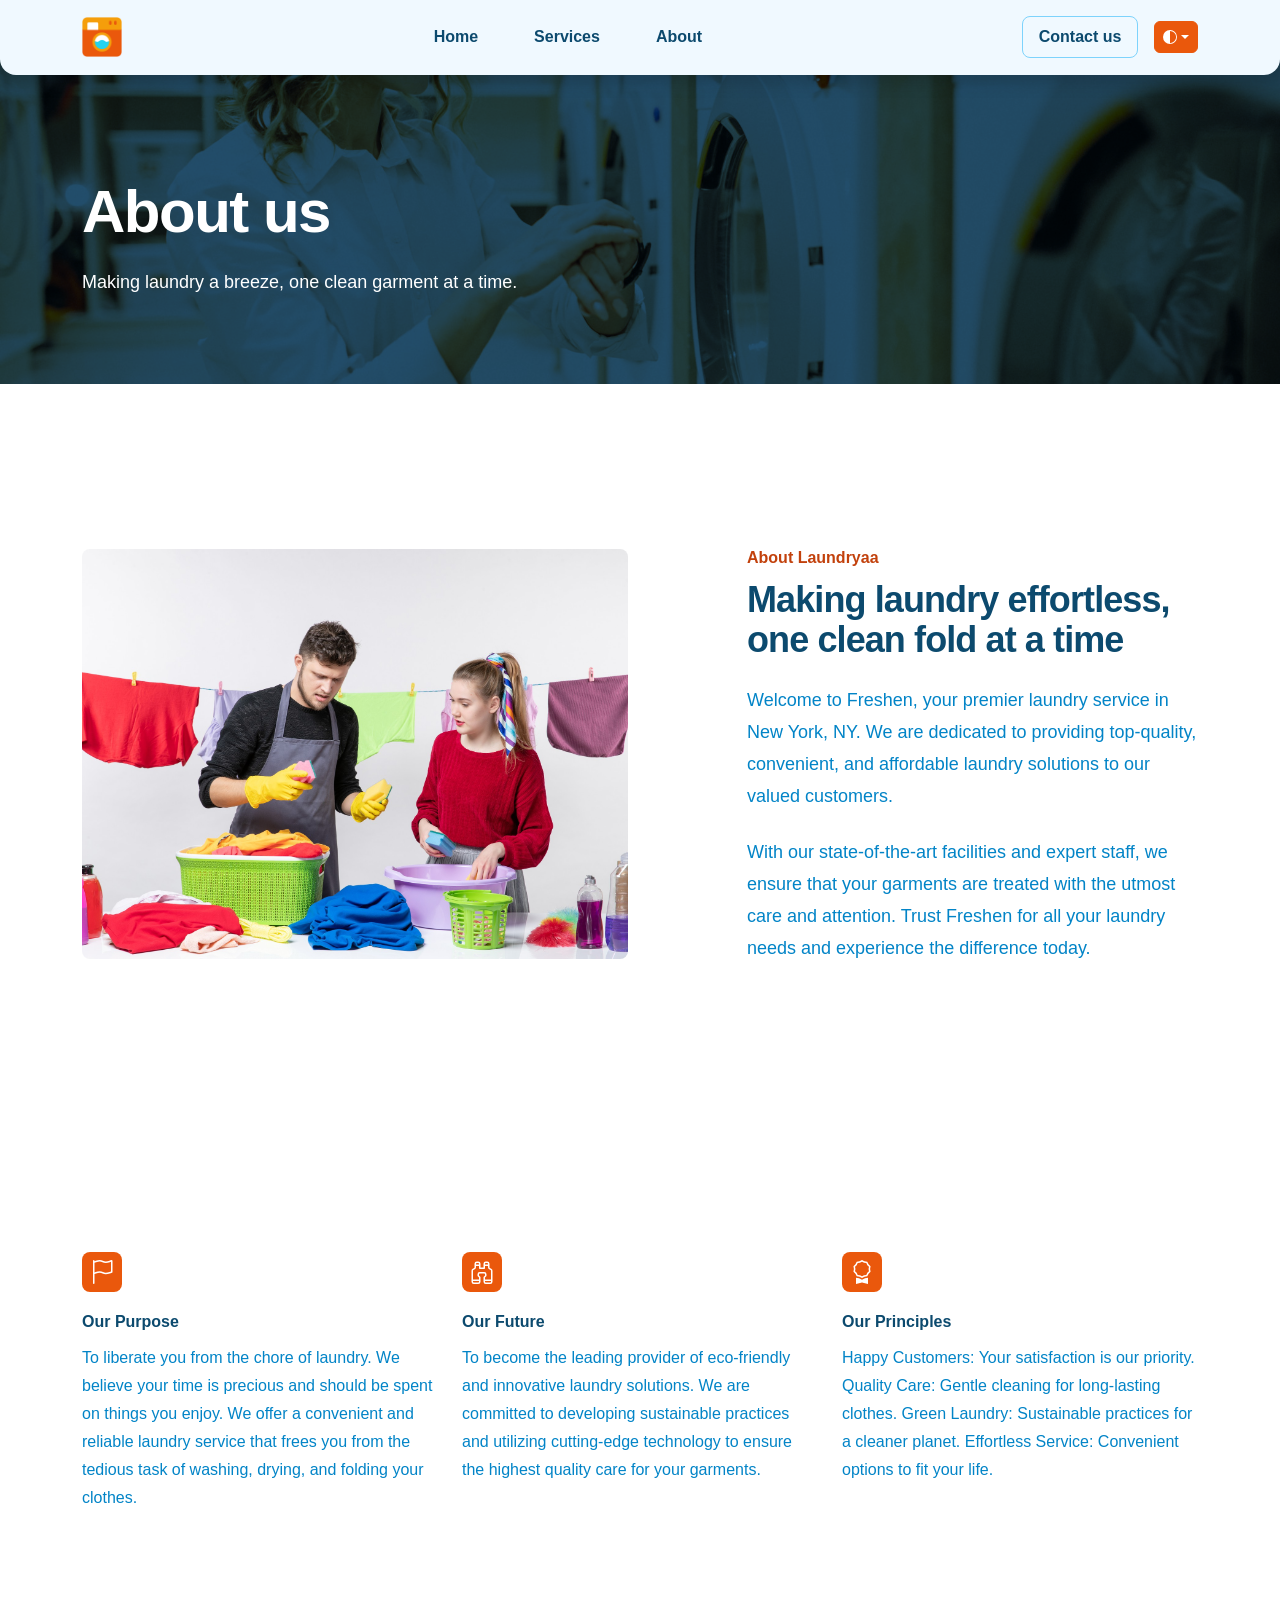
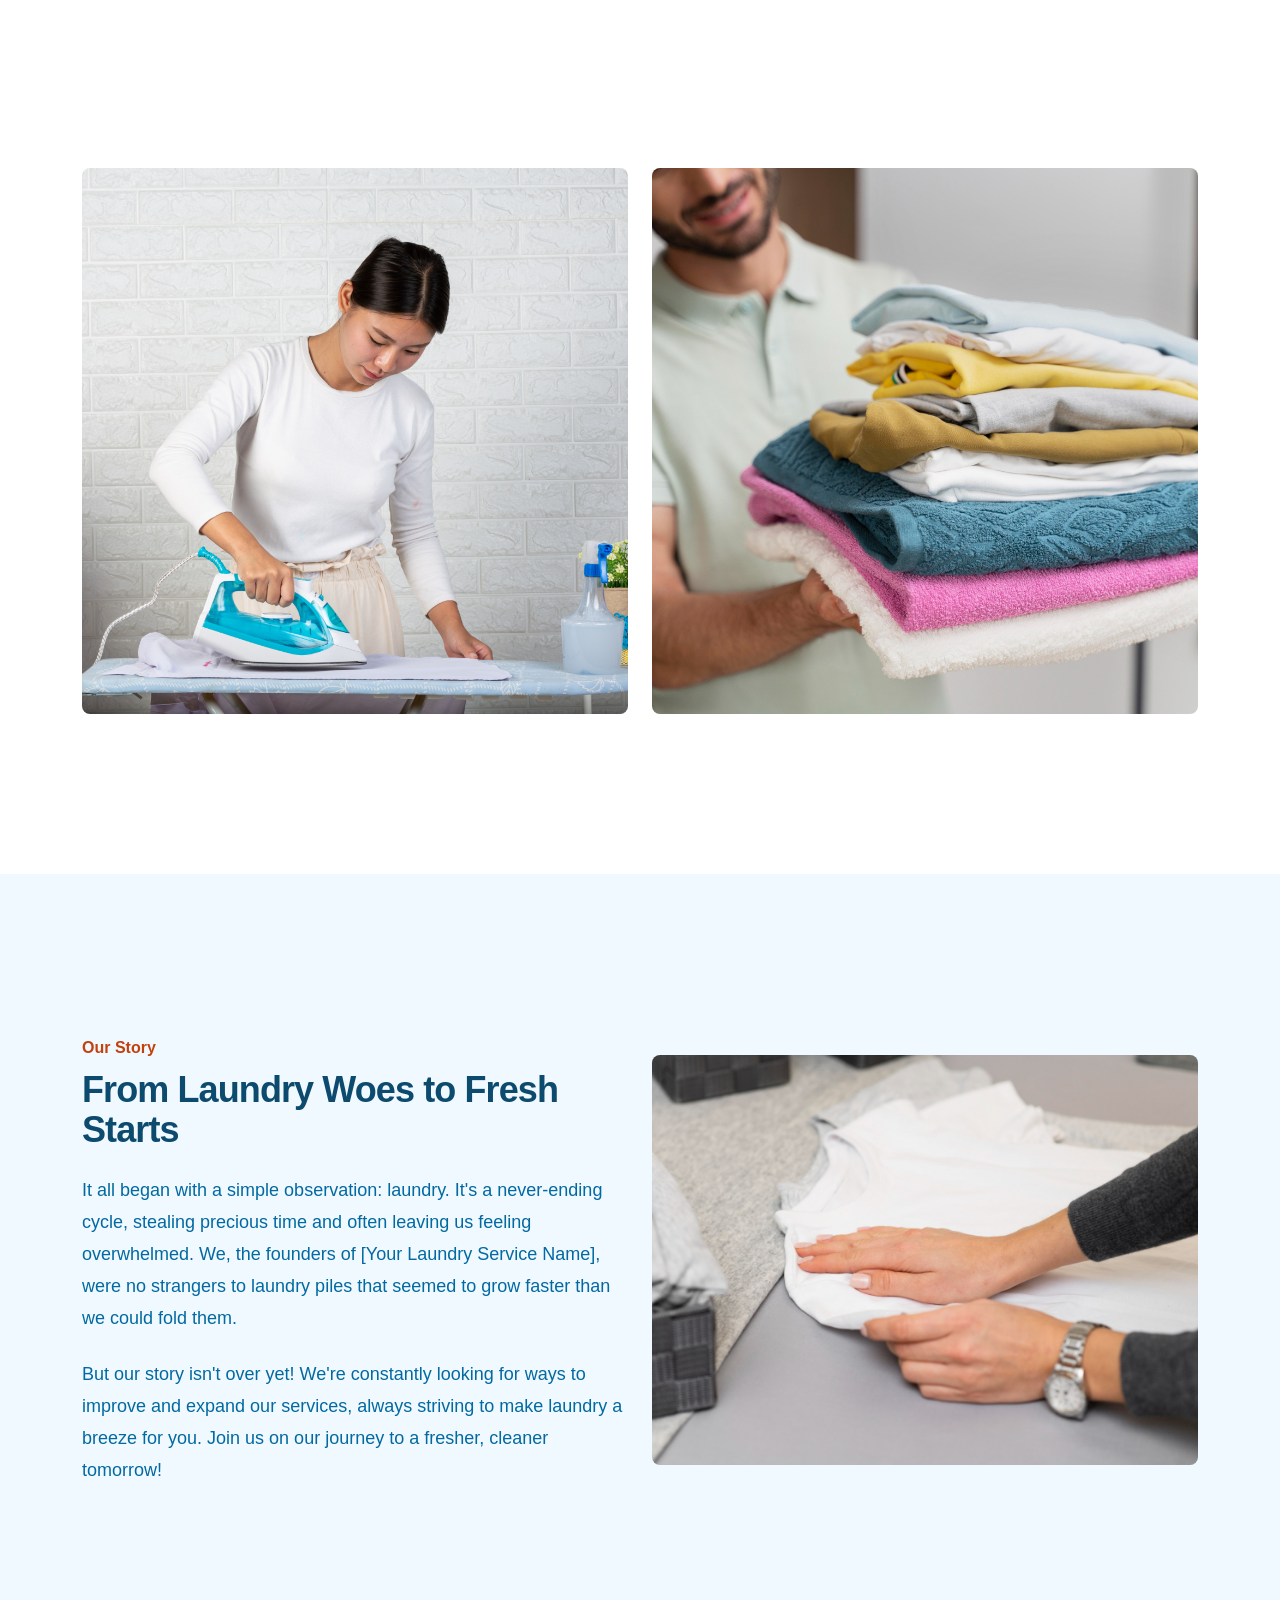
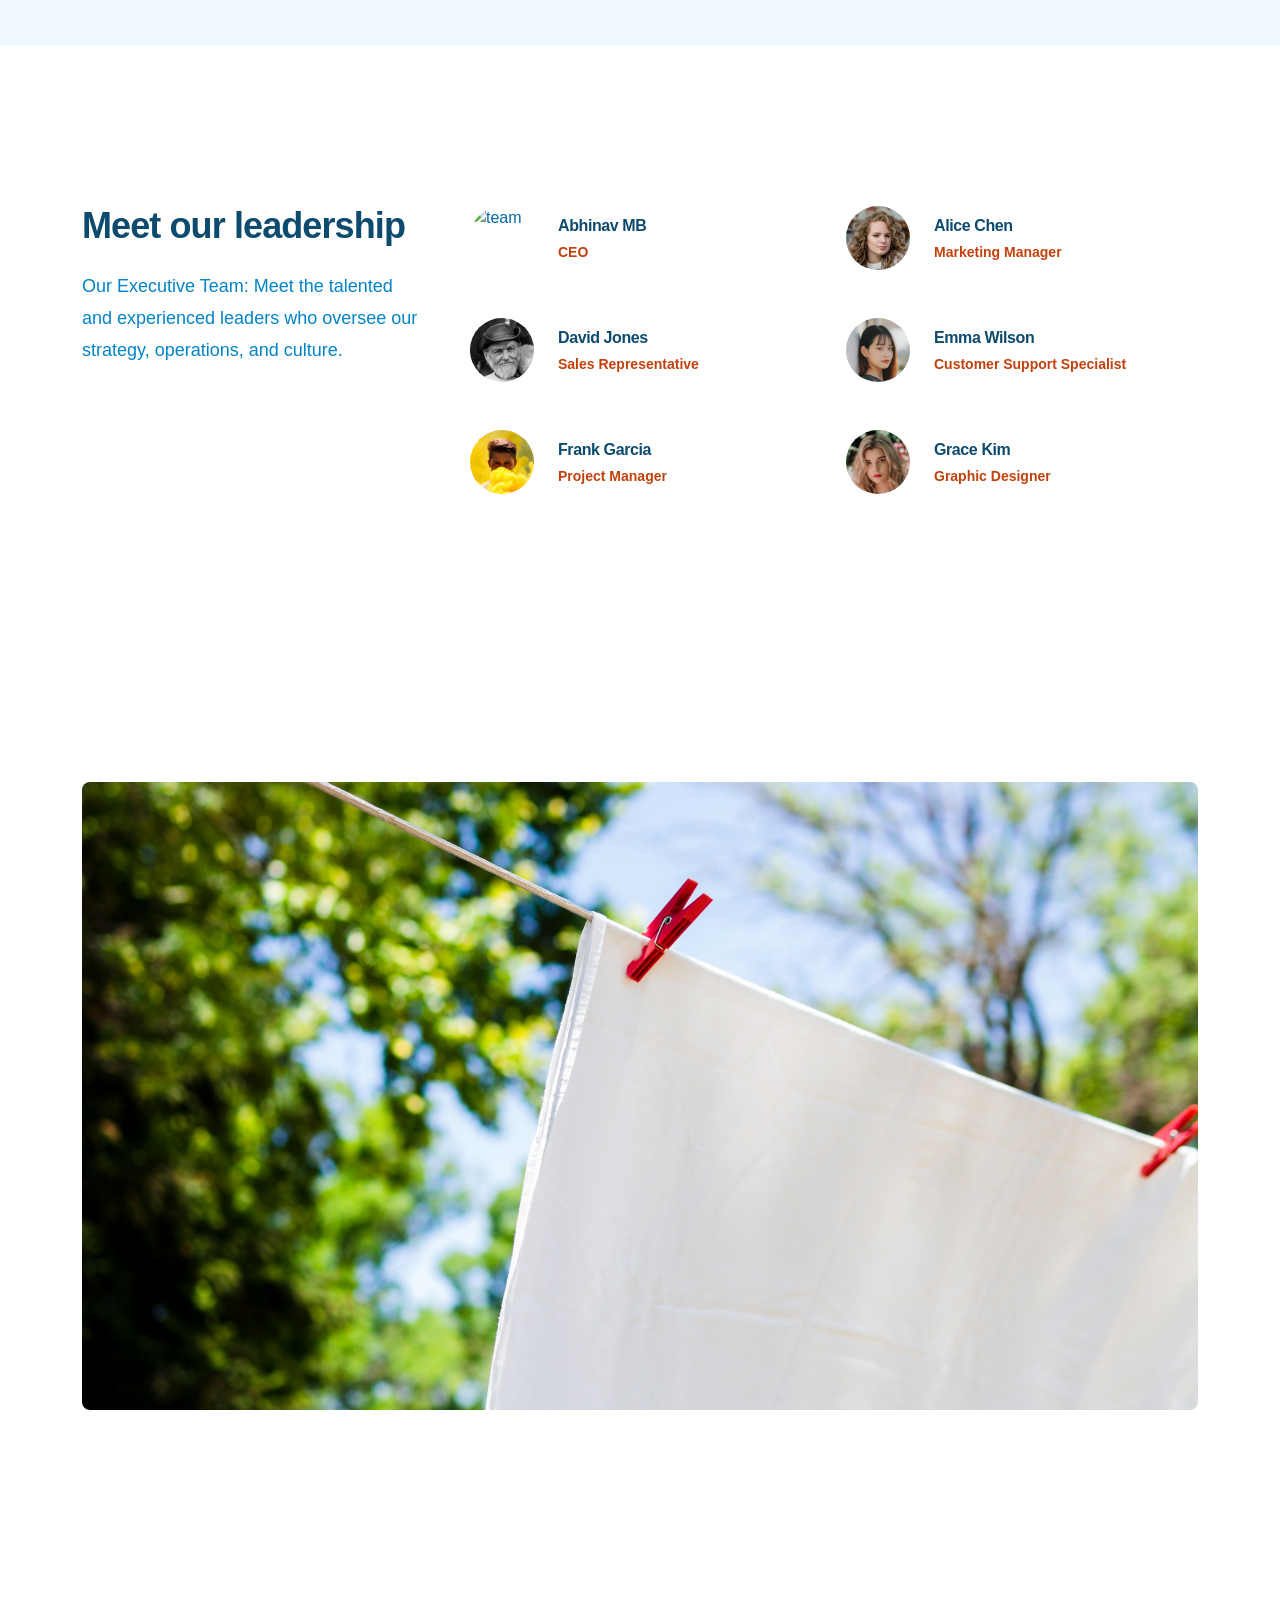
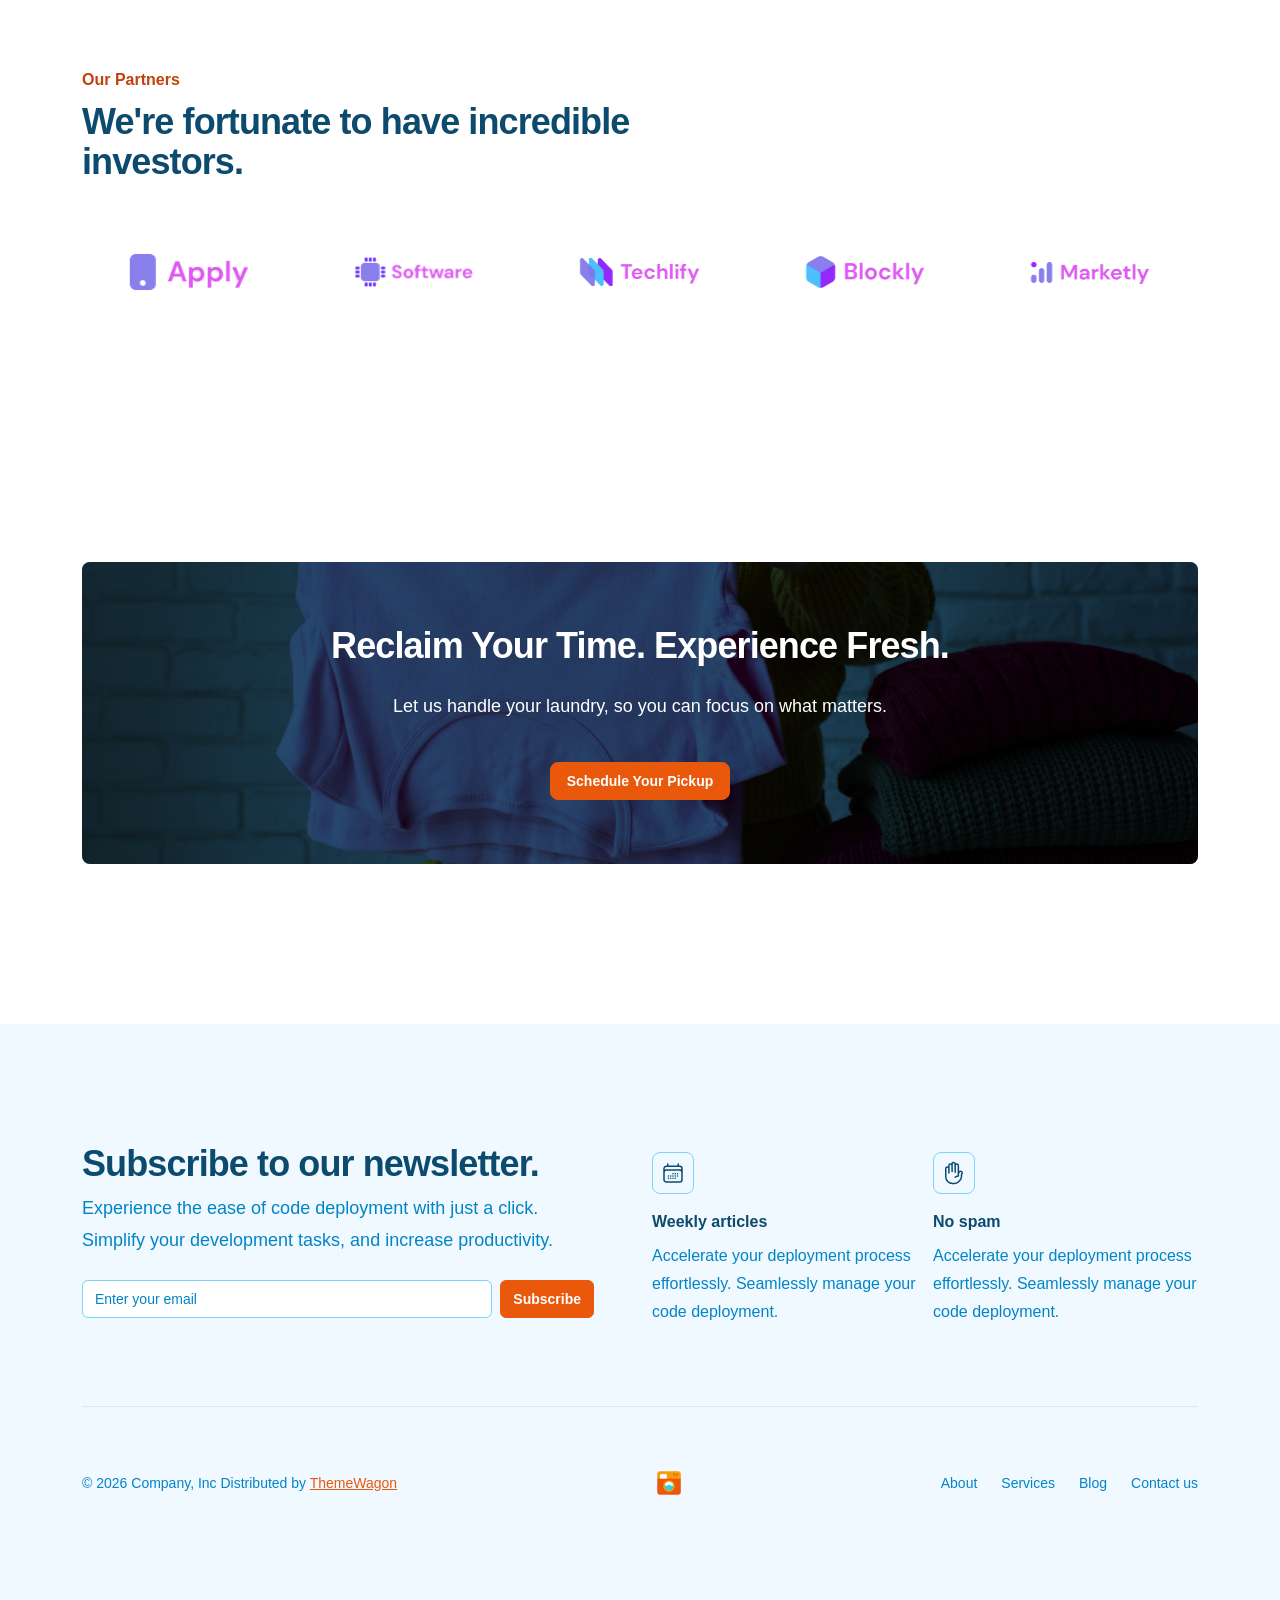
==== about.html @ f2976bae "initial commit" ====
<!doctype html>
<html lang="en" dir="ltr" data-bs-theme="auto">
<head>
     
    <!-- Include JavaScript for color modes -->
    <script src="./assets/js/color-modes.js"></script>

    <meta charset="utf-8">
    <meta name="viewport" content="width=device-width, initial-scale=1">

    <!-- Update the 'content' attribute to reflect the actual content description -->
    <meta name="description" content="your_description_goes_here">

    <!-- Modify the 'content' attribute to include appropriate keywords -->
    <meta name="keywords" content="your_keywords_goes_here">

    <meta name="author" content="tigmatemplate">
    <meta name="generator" content="Bootstrap">

    <!-- Change the text within the <title> tag to match the webpage's content -->
    <title> Laundryaa </title>

    <!-- 
        Set the website's favicon and Apple touch icon using the files in the assets/logo folder. You can change these files to your own icons by replacing them with the same names and sizes.

        Be careful if you change the site.webmanifest file, as you need to update the src attribute of the icons array to match the new path of your icon files. Otherwise, your icons may not display correctly on some devices. 
    -->
	<link rel="apple-touch-icon" sizes="180x180" href="./assets/logo/apple-touch-icon.png">
	<link rel="icon" type="image/png" sizes="32x32" href="./assets/logo/favicon-32x32.png">
	<link rel="icon" type="image/png" sizes="16x16" href="./assets/logo/favicon-16x16.png">
	<link rel="icon" type="image/x-icon" href="./assets/logo/favicon.ico">
	<link rel="manifest" href="./assets/logo/site.webmanifest">

    <!-- Stylesheets -->
    <link rel="stylesheet" href="./assets/libraries/glide/css/glide.core.min.css">
    <link rel="stylesheet" href="./assets/libraries/aos/aos.css">
    <link rel="stylesheet" href="./assets/css/main.min.css">
    <link rel="stylesheet" href="./assets/css/style.css">

    <!-- Open Graph Meta Tags for Social Sharing -->
    <!-- Update the 'title' and 'description' content below to enhance social sharing -->
    <meta property="og:title" content="your_title_goes_here">
    <meta property="og:description" content="your_description_goes_here">
    <!-- Update with actual absolute image URL like: https://example.com/main.jpg -->
    <meta property="og:image" content="your_absolute_image_url_goes_here">
    <!-- Update with the absolute URL of the content like: https://example.com/index.html -->
    <meta property="og:url" content="your_absolute_content_url_goes_here">
    <!-- Update with the type of object you’re sharing. (e.g., article, website, etc.) -->
    <meta property="og:type" content="website">
    <!-- Defines the content language -->
    <meta property="og:locale" content="en_US">

    
    <!-- X/Twitter Card Meta Tags for Social Sharing -->
    <meta name="twitter:card" content="summary_large_image">
    <!-- Update with your X/Twitter handle -->
    <meta name="twitter:site" content="@yourtwitterhandle"> 
    <!-- Update the 'title' and 'description' content below to enhance social sharing -->
    <meta name="twitter:title" content="your_title_goes_here"> 
    <meta name="twitter:description" content="your_description_goes_here">
    <!-- Update with actual absolute image URL like: https://example.com/main.jpg -->
    <meta name="twitter:image" content="your_absolute_image_url_goes_here"> 
    
    <!-- 
        The following line specifies the canonical URL for this page.
        Replace your_canonical_url_goes_here with the actual canonical URL if needed like: https://example.com/index.html
        Or just remove it!!!!
    -->
    <link rel="canonical" href="your_canonical_url_goes_here">

</head>
<body>


    <!-- loader-wrapper -->
    <div class="loader-wrapper">
        <div class="spinner-border text-primary p-5" role="status">
            <span class="visually-hidden">Loading...</span>
        </div>
    </div>



	<!-- header top -->
	<header class="navigation position-absolute w-100 bg-body-tertiary shadow border-bottom border-light border-opacity-10 rounded-bottom-3 rounded-bottom-sm-4">
	    <nav class="navbar navbar-expand-xl" aria-label="Offcanvas navbar large">
	        <div class="container py-1">
	            <a href="./index.html" class="navbar-brand">
	                <img src="./assets/logo/logo.png" height="40" alt="logo">
	            </a>

	            <div class="dropdown ms-3 order-last">
	                <svg xmlns="http://www.w3.org/2000/svg" class="d-none">
	                    <symbol id="check2" viewBox="0 0 16 16">
	                        <path d="M13.854 3.646a.5.5 0 0 1 0 .708l-7 7a.5.5 0 0 1-.708 0l-3.5-3.5a.5.5 0 1 1 .708-.708L6.5 10.293l6.646-6.647a.5.5 0 0 1 .708 0z"/>
	                    </symbol>
	                    <symbol id="circle-half" viewBox="0 0 16 16">
	                        <path d="M8 15A7 7 0 1 0 8 1v14zm0 1A8 8 0 1 1 8 0a8 8 0 0 1 0 16z"/>
	                    </symbol>
	                    <symbol id="moon-stars-fill" viewBox="0 0 16 16">
	                        <path d="M6 .278a.768.768 0 0 1 .08.858 7.208 7.208 0 0 0-.878 3.46c0 4.021 3.278 7.277 7.318 7.277.527 0 1.04-.055 1.533-.16a.787.787 0 0 1 .81.316.733.733 0 0 1-.031.893A8.349 8.349 0 0 1 8.344 16C3.734 16 0 12.286 0 7.71 0 4.266 2.114 1.312 5.124.06A.752.752 0 0 1 6 .278z"/>
	                        <path d="M10.794 3.148a.217.217 0 0 1 .412 0l.387 1.162c.173.518.579.924 1.097 1.097l1.162.387a.217.217 0 0 1 0 .412l-1.162.387a1.734 1.734 0 0 0-1.097 1.097l-.387 1.162a.217.217 0 0 1-.412 0l-.387-1.162A1.734 1.734 0 0 0 9.31 6.593l-1.162-.387a.217.217 0 0 1 0-.412l1.162-.387a1.734 1.734 0 0 0 1.097-1.097l.387-1.162zM13.863.099a.145.145 0 0 1 .274 0l.258.774c.115.346.386.617.732.732l.774.258a.145.145 0 0 1 0 .274l-.774.258a1.156 1.156 0 0 0-.732.732l-.258.774a.145.145 0 0 1-.274 0l-.258-.774a1.156 1.156 0 0 0-.732-.732l-.774-.258a.145.145 0 0 1 0-.274l.774-.258c.346-.115.617-.386.732-.732L13.863.1z"/>
	                    </symbol>
	                    <symbol id="sun-fill" viewBox="0 0 16 16">
	                        <path d="M8 12a4 4 0 1 0 0-8 4 4 0 0 0 0 8zM8 0a.5.5 0 0 1 .5.5v2a.5.5 0 0 1-1 0v-2A.5.5 0 0 1 8 0zm0 13a.5.5 0 0 1 .5.5v2a.5.5 0 0 1-1 0v-2A.5.5 0 0 1 8 13zm8-5a.5.5 0 0 1-.5.5h-2a.5.5 0 0 1 0-1h2a.5.5 0 0 1 .5.5zM3 8a.5.5 0 0 1-.5.5h-2a.5.5 0 0 1 0-1h2A.5.5 0 0 1 3 8zm10.657-5.657a.5.5 0 0 1 0 .707l-1.414 1.415a.5.5 0 1 1-.707-.708l1.414-1.414a.5.5 0 0 1 .707 0zm-9.193 9.193a.5.5 0 0 1 0 .707L3.05 13.657a.5.5 0 0 1-.707-.707l1.414-1.414a.5.5 0 0 1 .707 0zm9.193 2.121a.5.5 0 0 1-.707 0l-1.414-1.414a.5.5 0 0 1 .707-.707l1.414 1.414a.5.5 0 0 1 0 .707zM4.464 4.465a.5.5 0 0 1-.707 0L2.343 3.05a.5.5 0 1 1 .707-.707l1.414 1.414a.5.5 0 0 1 0 .708z"/>
	                    </symbol>
	                </svg>

	                <button class="btn btn-primary text-white btn-sm rounded dropdown-toggle d-flex align-items-center"
	                    id="bd-theme" type="button" aria-expanded="false" data-bs-toggle="dropdown"
	                    aria-label="Toggle theme (auto)">
	                    <svg fill="currentColor" class="bi my-1 theme-icon-active" width="1em" height="1em"><use href="#circle-half"></use></svg>
	                    <span class="visually-hidden" id="bd-theme-text">Toggle theme</span>
	                </button>

	                <ul class="p-1 dropdown-menu dropdown-menu-end dropdown-menu-hover end-0 rounded-3 shadow bg-body-tertiary"
	                    style="--bs-dropdown-min-width: 9rem;" aria-labelledby="bd-theme-text">

	                    <li style="color: var(--bs-tertiary-bg);">
	                        <svg xmlns="http://www.w3.org/2000/svg" width="20" height="20" fill="currentColor"
	                            class="mt-n1 d-inline-block position-absolute top-0 end-0 translate-middle" viewBox="0 0 16 16">
	                            <path class="carret-dropdown-path" d="m7.247 4.86-4.796 5.481c-.566.647-.106 1.659.753 1.659h9.592a1 1 0 0 0 .753-1.659l-4.796-5.48a1 1 0 0 0-1.506 0z"/>
	                        </svg>
	                    </li>

	                    <li>
	                        <button type="button" class="dropdown-item d-flex align-items-center rounded-1" data-bs-theme-value="light" aria-pressed="false">
	                            <svg fill="currentColor" class="bi me-2 theme-icon" width="1em" height="1em"><use href="#sun-fill"></use></svg>
	                            Light
	                            <svg fill="currentColor" class="bi ms-auto d-none active-check" width="1em" height="1em"><use href="#check2"></use></svg>
	                        </button>
	                    </li>

	                    <li>
	                        <button type="button" class="my-1 dropdown-item d-flex align-items-center rounded-1" data-bs-theme-value="dark" aria-pressed="false">
	                            <svg fill="currentColor" class="bi me-2 theme-icon" width="1em" height="1em"><use href="#moon-stars-fill"></use></svg>
	                            Dark
	                            <svg fill="currentColor" class="bi ms-auto d-none active-check" width="1em" height="1em"><use href="#check2"></use></svg>
	                        </button>
	                    </li>

	                    <li>
	                        <button type="button" class="dropdown-item d-flex align-items-center rounded-1 active" data-bs-theme-value="auto" aria-pressed="true">
	                            <svg fill="currentColor" class="bi me-2 theme-icon" width="1em" height="1em"><use href="#circle-half"></use></svg>
	                            Auto
	                            <svg fill="currentColor" class="bi ms-auto d-none active-check" width="1em" height="1em"><use href="#check2"></use></svg>
	                        </button>
	                    </li>
	                </ul>
	            </div>

	            <button class="navbar-toggler ms-auto" type="button" data-bs-toggle="offcanvas" data-bs-target="#offcanvasNavbar2" aria-controls="offcanvasNavbar2" aria-label="Toggle navigation">
	                <span class="navbar-toggler-icon"></span>
	            </button>

	            <div class="offcanvas offcanvas-end border-0 rounded-start-0 rounded-start-sm-4" tabindex="-1" id="offcanvasNavbar2" aria-labelledby="offcanvasNavbar2Label">
	                <div class="offcanvas-header" style="padding: 2rem 2rem 1.5rem 2rem;">
	                    <h5 class="offcanvas-title m-0" id="offcanvasNavbar2Label">
	                        <a class="navbar-brand" href="javascript:;">
	                            <img src="./assets/logo/logo.png" height="32" alt="logo">
	                        </a>
	                    </h5>
	                    <button type="button" class="btn-close text-body-emphasis" data-bs-dismiss="offcanvas" aria-label="Close"></button>
	                </div>

	                <div class="offcanvas-body">
	                    <ul class="navbar-nav align-items-xl-center flex-grow-1 column-gap-4 row-gap-4 row-gap-xl-2">
	                        <li class="nav-item ms-xl-auto">
	                            <a href="./home.html" class="px-3 text-body-emphasis bg-body-secondary-hover nav-link rounded-3 text-base leading-6 fw-semibold" aria-current="page">
	                                Home
	                            </a>
	                        </li>

	                        <li class="nav-item">
	                            <a href="./services.html" class="px-3 text-body-emphasis bg-body-secondary-hover nav-link rounded-3 text-base leading-6 fw-semibold">
	                                Services
	                            </a>
	                        </li>

	                        <li class="nav-item">
	                            <a href="./about.html" class="px-3 text-body-emphasis bg-body-secondary-hover nav-link rounded-3 text-base leading-6 fw-semibold">
	                                About
	                            </a>
	                        </li>

	                        

	                        <li class="nav-item ms-xl-auto">
	                            <a href="./contact.html" class="px-3 text-body-emphasis bg-body-secondary-hover border nav-link rounded-3 text-base leading-6 fw-semibold text-center">
	                                Contact us
	                            </a>
	                        </li>
	                    </ul>
	                </div>
	            </div>
	        </div>
	    </nav>
	</header>



	<!-- header body -->
	<div class="overflow-hidden py-9 py-xl-10 position-relative">
	   	<img src="./assets/img/bg/bg1.jpg" class="position-absolute z-n1 top-0 h-100 w-100 object-fit-cover" alt="Meeting">

	   	<div class="position-absolute z-n1 top-0 h-100 w-100 bg-dark"
	        style="opacity: 0.85; mix-blend-mode: multiply; filter: contrast(1.15) brightness(0.85);">
	    </div>

	    <div class="position-absolute z-0 top-0 h-100 w-100">
		    <div class="container h-100 d-flex align-items-center">
                <div class="max-w-2xl mx-auto mx-xl-0 text-center text-xl-start">
                    <h1 class="m-0 mt-7 text-white tracking-tight text-6xl fw-bold" data-aos-delay="0" data-aos="fade" data-aos-duration="3000">
                        About us
                    </h1>
                    <p class="m-0 mt-4 text-white text-lg leading-8" data-aos-delay="100" data-aos="fade" data-aos-duration="3000">
                        Making laundry a breeze, one clean garment at a time.
                    </p>
                </div>
		    </div>
	    </div>
	</div>	



	<!-- About Us -->
	<div class="overflow-hidden py-7 py-sm-8 py-xl-9">
		<div class="container">
			<div class="row gy-5 align-items-center justify-content-between">
				<div class="col-12 col-xl-5 order-first order-xl-last">
					<div class="mx-auto max-w-2xl">
						<h2 class="m-0 text-primary-emphasis text-base leading-7 fw-semibold">
							About Laundryaa
						</h2>
						<p class="m-0 mt-2 text-body-emphasis text-4xl tracking-tight fw-bold">
							Making laundry effortless, one clean fold at a time
						</p>
						<p class="m-0 mt-4 text-body-secondary text-lg leading-8">
							Welcome to Freshen, your premier laundry service in New York, NY. We are dedicated to providing top-quality, convenient, and affordable laundry solutions to our valued customers.
						</p>
						<p class="m-0 mt-4 text-body-secondary text-lg leading-8">
							With our state-of-the-art facilities and expert staff, we ensure that your garments are treated with the utmost care and attention. Trust Freshen for all your laundry needs and experience the difference today.
						</p>
					</div>
				</div>

				<div class="col-12 col-xl-6">
					<div class="mx-auto max-w-2xl">
                        <div class="ratio ratio-4x3" data-aos-delay="200" data-aos="fade" data-aos-duration="3000">
                            <img src="./assets/img/bg/bg5.jpg" class="object-fit-cover rounded-3" alt="presentation">
                        </div>
					</div>
				</div>
			</div>		
		</div>
	</div>



	<!-- Our purpose our future Our Principles -->
	<div class="overflow-hidden py-6 py-sm-7 py-xl-8">
		<div class="container">
			<div class="row gy-5 row-cols-1 row-cols-lg-3">
				<div class="col" data-aos-delay="0" data-aos="fade-left" data-aos-duration="3000">
					<div class="bg-primary rounded-3 d-inline-flex align-items-center justify-content-center"
	                     style="width: 2.5rem; height: 2.5rem;">
                        <svg xmlns="http://www.w3.org/2000/svg" width="1.5rem" height="1.5rem" fill="currentColor" class="text-white bi bi-flag" viewBox="0 0 16 16"> <path d="M14.778.085A.5.5 0 0 1 15 .5V8a.5.5 0 0 1-.314.464L14.5 8l.186.464-.003.001-.006.003-.023.009a12 12 0 0 1-.397.15c-.264.095-.631.223-1.047.35-.816.252-1.879.523-2.71.523-.847 0-1.548-.28-2.158-.525l-.028-.01C7.68 8.71 7.14 8.5 6.5 8.5c-.7 0-1.638.23-2.437.477A20 20 0 0 0 3 9.342V15.5a.5.5 0 0 1-1 0V.5a.5.5 0 0 1 1 0v.282c.226-.079.496-.17.79-.26C4.606.272 5.67 0 6.5 0c.84 0 1.524.277 2.121.519l.043.018C9.286.788 9.828 1 10.5 1c.7 0 1.638-.23 2.437-.477a20 20 0 0 0 1.349-.476l.019-.007.004-.002h.001M14 1.221c-.22.078-.48.167-.766.255-.81.252-1.872.523-2.734.523-.886 0-1.592-.286-2.203-.534l-.008-.003C7.662 1.21 7.139 1 6.5 1c-.669 0-1.606.229-2.415.478A21 21 0 0 0 3 1.845v6.433c.22-.078.48-.167.766-.255C4.576 7.77 5.638 7.5 6.5 7.5c.847 0 1.548.28 2.158.525l.028.01C9.32 8.29 9.86 8.5 10.5 8.5c.668 0 1.606-.229 2.415-.478A21 21 0 0 0 14 7.655V1.222z"/> </svg>
                    </div>

					<h3 class="m-0 mt-3 text-body-emphasis text-base leading-7 fw-semibold">
						Our Purpose
					</h3>
					<p class="m-0 mt-2 text-body-secondary text-base leading-7 max-w-lg">
						To liberate you from the chore of laundry. We believe your time is precious and should be spent on things you enjoy. We offer a convenient and reliable laundry service that frees you from the tedious task of washing, drying, and folding your clothes.
					</p>
				</div>

				<div class="col" data-aos-delay="100" data-aos="fade-left" data-aos-duration="3000">
					<div class="bg-primary rounded-3 d-inline-flex align-items-center justify-content-center"
	                     style="width: 2.5rem; height: 2.5rem;">
                        <svg xmlns="http://www.w3.org/2000/svg" width="1.5rem" height="1.5rem" fill="currentColor" class="text-white bi bi-binoculars" viewBox="0 0 16 16"> <path d="M3 2.5A1.5 1.5 0 0 1 4.5 1h1A1.5 1.5 0 0 1 7 2.5V5h2V2.5A1.5 1.5 0 0 1 10.5 1h1A1.5 1.5 0 0 1 13 2.5v2.382a.5.5 0 0 0 .276.447l.895.447A1.5 1.5 0 0 1 15 7.118V14.5a1.5 1.5 0 0 1-1.5 1.5h-3A1.5 1.5 0 0 1 9 14.5v-3a.5.5 0 0 1 .146-.354l.854-.853V9.5a.5.5 0 0 0-.5-.5h-3a.5.5 0 0 0-.5.5v.793l.854.853A.5.5 0 0 1 7 11.5v3A1.5 1.5 0 0 1 5.5 16h-3A1.5 1.5 0 0 1 1 14.5V7.118a1.5 1.5 0 0 1 .83-1.342l.894-.447A.5.5 0 0 0 3 4.882zM4.5 2a.5.5 0 0 0-.5.5V3h2v-.5a.5.5 0 0 0-.5-.5zM6 4H4v.882a1.5 1.5 0 0 1-.83 1.342l-.894.447A.5.5 0 0 0 2 7.118V13h4v-1.293l-.854-.853A.5.5 0 0 1 5 10.5v-1A1.5 1.5 0 0 1 6.5 8h3A1.5 1.5 0 0 1 11 9.5v1a.5.5 0 0 1-.146.354l-.854.853V13h4V7.118a.5.5 0 0 0-.276-.447l-.895-.447A1.5 1.5 0 0 1 12 4.882V4h-2v1.5a.5.5 0 0 1-.5.5h-3a.5.5 0 0 1-.5-.5zm4-1h2v-.5a.5.5 0 0 0-.5-.5h-1a.5.5 0 0 0-.5.5zm4 11h-4v.5a.5.5 0 0 0 .5.5h3a.5.5 0 0 0 .5-.5zm-8 0H2v.5a.5.5 0 0 0 .5.5h3a.5.5 0 0 0 .5-.5z"/> </svg>
                    </div>

					<h3 class="m-0 mt-3 text-body-emphasis text-base leading-7 fw-semibold">
						Our Future
					</h3>
					<p class="m-0 mt-2 text-body-secondary text-base leading-7 max-w-lg">
						To become the leading provider of eco-friendly and innovative laundry solutions. We are committed to developing sustainable practices and utilizing cutting-edge technology to ensure the highest quality care for your garments.
					</p>
				</div>

				<div class="col" data-aos-delay="200" data-aos="fade-left" data-aos-duration="3000">
					<div class="bg-primary rounded-3 d-inline-flex align-items-center justify-content-center"
	                     style="width: 2.5rem; height: 2.5rem;">
                        <svg xmlns="http://www.w3.org/2000/svg" width="1.5rem" height="1.5rem" fill="currentColor" class="text-white bi bi-award" viewBox="0 0 16 16"> <path d="M9.669.864 8 0 6.331.864l-1.858.282-.842 1.68-1.337 1.32L2.6 6l-.306 1.854 1.337 1.32.842 1.68 1.858.282L8 12l1.669-.864 1.858-.282.842-1.68 1.337-1.32L13.4 6l.306-1.854-1.337-1.32-.842-1.68zm1.196 1.193.684 1.365 1.086 1.072L12.387 6l.248 1.506-1.086 1.072-.684 1.365-1.51.229L8 10.874l-1.355-.702-1.51-.229-.684-1.365-1.086-1.072L3.614 6l-.25-1.506 1.087-1.072.684-1.365 1.51-.229L8 1.126l1.356.702z"/> <path d="M4 11.794V16l4-1 4 1v-4.206l-2.018.306L8 13.126 6.018 12.1z"/> </svg>
                    </div>

					<h3 class="m-0 mt-3 text-body-emphasis text-base leading-7 fw-semibold">
						Our Principles
					</h3>
					<p class="m-0 mt-2 text-body-secondary text-base leading-7 max-w-lg">
						Happy Customers: Your satisfaction is our priority.
						Quality Care: Gentle cleaning for long-lasting clothes.
						Green Laundry: Sustainable practices for a cleaner planet.
						Effortless Service: Convenient options to fit your life.
					</p>
				</div>
			</div>
		</div>
	</div>



 	<!-- 2 landscap images -->
 	<div class="overflow-hidden pt-6 pt-sm-7 pt-xl-8 pb-7 pb-sm-8 pb-xl-9">
		<div class="container">
			<div class="row gx-lg-4 row-cols-1 row-cols-lg-2">
				<div class="col">
                    <div class="ratio ratio-1x1" data-aos-delay="0" data-aos="fade" data-aos-duration="1000">
                        <img src="./assets/img/bg/bg3.jpg" class="object-fit-cover rounded-3" alt="presentation" loading="lazy">
                    </div>
				</div>

				<div class="col d-none d-lg-block">
                    <div class="ratio ratio-1x1" data-aos-delay="100" data-aos="fade" data-aos-duration="1000">
                        <img src="./assets/img/bg/bg4.jpg" class="object-fit-cover rounded-3" alt="presentation" loading="lazy">
                    </div>
				</div>
			</div>
		</div>
	</div>



	<!-- Our Story -->
	<div class="overflow-hidden py-7 py-sm-8 py-xl-9 bg-body-tertiary">
		<div class="container">
			<div class="row gy-5 justify-content-between align-items-center">
				<div class="col-12 col-xl-6 col-xxl-5">
					<div class="mx-auto mx-xl-0 max-w-2xl">
						<h2 class="m-0 text-primary-emphasis text-base leading-7 fw-semibold">
							Our Story
						</h2>
						<p class="m-0 mt-2 text-body-emphasis text-4xl tracking-tight fw-bold">
							From Laundry Woes to Fresh Starts
						</p>
						<p class="m-0 mt-4 text-body text-lg leading-8">
							It all began with a simple observation: laundry. It's a never-ending cycle, stealing precious time and often leaving us feeling overwhelmed. We, the founders of [Your Laundry Service Name], were no strangers to laundry piles that seemed to grow faster than we could fold them.
						</p>
						<p class="m-0 mt-4 text-body text-lg leading-8">
							But our story isn't over yet! We're constantly looking for ways to improve and expand our services, always striving to make laundry a breeze for you.
							Join us on our journey to a fresher, cleaner tomorrow!
						</p>
					</div>
				</div>
				<div class="col-12 col-xl-6">
					<div class="mx-auto mx-xl-0 max-w-2xl">
                        <div class="ratio ratio-4x3" data-aos-delay="0" data-aos="fade" data-aos-duration="3000">
                            <img src="./assets/img/bg/bg2.jpg" class="object-fit-cover rounded-3" alt="presentation" loading="lazy">
                        </div>
	                </div>
				</div>
			</div>
		</div>
	</div>


    <!-- Team -->
	<div class="overflow-hidden py-7 py-sm-8 py-xl-9">
	    <div class="container">
	        <div class="row gx-sm-5 gy-5">
	            <div class="col-12 col-xl-4">
	                <div class="max-w-2xl">
	                    <h2 class="m-0 text-body-emphasis tracking-tight text-4xl fw-bold">
	                        Meet our leadership
	                    </h2>
	                    <p class="m-0 mt-4 text-body-secondary text-lg leading-8">
	                        Our Executive Team: Meet the talented and experienced leaders who oversee our strategy, operations, and culture.
	                    </p>
	                </div>
	            </div>

	            <div class="col-12 col-xl-8">
	                <div class="row gx-sm-4 gy-5">
	                    <div class="col-12 col-md-6">
	                        <div class="d-flex align-items-center gap-4">
	                            <img class="rounded-circle" src="E:\photo_2025-03-26_13-16-00.jpg" width="64" height="64" alt="team" loading="lazy">
	                            <div>
	                                <h3 class="m-0 text-body-emphasis text-base leading-7 tracking-tight fw-semibold">
                                     Abhinav MB
                                    </h3>
	                                <p class="m-0 text-primary-emphasis text-sm leading-6 fw-semibold">
	                                    CEO
	                                </p>
	                            </div>
	                        </div>
	                    </div>

	                    <div class="col-12 col-md-6">
	                        <div class="d-flex align-items-center gap-4">
	                            <img class="rounded-circle" src="./assets/img/small-team/st2.jpg" width="64" height="64" alt="team" loading="lazy">
	                            <div>
	                                <h3 class="m-0 text-body-emphasis text-base leading-7 tracking-tight fw-semibold">
	                                    Alice Chen
	                                </h3>
	                                <p class="m-0 text-primary-emphasis text-sm leading-6 fw-semibold">
	                                    Marketing Manager
	                                </p>
	                            </div>
	                        </div>
	                    </div>

	                    <div class="col-12 col-md-6">
	                        <div class="d-flex align-items-center gap-4">
	                            <img class="rounded-circle" src="./assets/img/small-team/st3.jpg" width="64" height="64" alt="team" loading="lazy">
	                            <div>
	                                <h3 class="m-0 text-body-emphasis text-base leading-7 tracking-tight fw-semibold">
	                                    David Jones
	                                </h3>
	                                <p class="m-0 text-primary-emphasis text-sm leading-6 fw-semibold">
	                                    Sales Representative
	                                </p>
	                            </div>
	                        </div>
	                    </div>

	                    <div class="col-12 col-md-6">
	                        <div class="d-flex align-items-center gap-4">
	                            <img class="rounded-circle" src="./assets/img/small-team/st4.jpg" width="64" height="64" alt="team" loading="lazy">
	                            <div>
	                                <h3 class="m-0 text-body-emphasis text-base leading-7 tracking-tight fw-semibold">
	                                    Emma Wilson
	                                </h3>
	                                <p class="m-0 text-primary-emphasis text-sm leading-6 fw-semibold">
	                                    Customer Support Specialist
	                                </p>
	                            </div>
	                        </div>
	                    </div>

	                    <div class="col-12 col-md-6">
	                        <div class="d-flex align-items-center gap-4">
	                            <img class="rounded-circle" src="./assets/img/small-team/st5.jpg" width="64" height="64" alt="team" loading="lazy">
	                            <div>
	                                <h3 class="m-0 text-body-emphasis text-base leading-7 tracking-tight fw-semibold">
	                                    Frank Garcia
	                                </h3>
	                                <p class="m-0 text-primary-emphasis text-sm leading-6 fw-semibold">
	                                    Project Manager
	                                </p>
	                            </div>
	                        </div>
	                    </div>

	                    <div class="col-12 col-md-6">
	                        <div class="d-flex align-items-center gap-4">
	                            <img class="rounded-circle" src="./assets/img/small-team/st6.jpg" width="64" height="64" alt="team" loading="lazy">
	                            <div>
	                                <h3 class="m-0 text-body-emphasis text-base leading-7 tracking-tight fw-semibold">
	                                    Grace Kim
	                                </h3>
	                                <p class="m-0 text-primary-emphasis text-sm leading-6 fw-semibold">
	                                    Graphic Designer
	                                </p>
	                            </div>
	                        </div>
	                    </div>
	                </div>
	            </div>
	        </div>
	    </div>  
	</div>


	<!-- big centered image -->
	<div class="overflow-hidden py-6 py-sm-7 py-xl-8">
		<div class="container">
            <div class="ratio ratio-16x9">
                <img src="./assets/img/bg/bg8.jpg" class="object-fit-cover rounded-3" alt="presentation" loading="lazy">
            </div>
		</div>
	</div>



	<!-- Partners -->
	<div class="overflow-hidden py-6 py-sm-7 py-xl-8">
		<div class="container">
			<div class="max-w-2xl">
				<h2 class="m-0 text-primary-emphasis text-base leading-7 fw-semibold">
					Our Partners
				</h2>
				<div class="m-0 mt-2 text-body-emphasis text-4xl tracking-tight fw-bold">
					We're fortunate to have incredible investors.
				</div>
			</div>

			<div class="mt-4">
				<div class="glide glideHighLinear">
					<div class="glide__track" data-glide-el="track">
						<ul class="glide__slides align-items-center">
							<li class="glide__slide">
								<div class="p-5">
									<img src="./assets/img/partners/logo1.png" class="img-fluid" alt="partners">
								</div>
							</li>
							<li class="glide__slide">
								<div class="p-5">
									<img src="./assets/img/partners/logo2.png" class="img-fluid" alt="partners">
								</div>
							</li>
							<li class="glide__slide">
								<div class="p-5">
									<img src="./assets/img/partners/logo3.png" class="img-fluid" alt="partners">
								</div>
							</li>
							<li class="glide__slide">
								<div class="p-5">
									<img src="./assets/img/partners/logo4.png" class="img-fluid" alt="partners">
								</div>
							</li>
							<li class="glide__slide">
								<div class="p-5">
									<img src="./assets/img/partners/logo5.png" class="img-fluid" alt="partners">
								</div>
							</li>
							<li class="glide__slide">
								<div class="p-5">
									<img src="./assets/img/partners/logo6.png" class="img-fluid" alt="partners">
								</div>
							</li>
							<li class="glide__slide">
								<div class="p-5">
									<img src="./assets/img/partners/logo7.png" class="img-fluid" alt="partners">
								</div>
							</li>
							<li class="glide__slide">
								<div class="p-5">
									<img src="./assets/img/partners/logo8.png" class="img-fluid" alt="partners">
								</div>
							</li>
							<li class="glide__slide">
								<div class="p-5">
									<img src="./assets/img/partners/logo9.png" class="img-fluid" alt="partners">
								</div>
							</li>		
						</ul>
					</div>
				</div>
			</div>
		</div>
	</div>



	<!-- Call to action -->
	<div class="pb-9 pt-7">
		<div class="container">
			<div class="py-6 position-relative text-white rounded-3">
				<img src="./assets/img/bg/bg10.jpg" class="position-absolute z-n1 top-0 h-100 w-100 object-fit-cover rounded-3" loading="lazy" alt="Meeting">

			   	<div class="position-absolute z-n1 top-0 h-100 w-100 bg-dark rounded-3"
			        style="opacity: 0.85; mix-blend-mode: multiply; filter: contrast(1.15) brightness(0.85);">
			    </div>

				<div class="px-6">
					<div class="mx-auto max-w-2xl">
						<h2 class="m-0 tracking-tight text-4xl fw-bold text-center">
							Reclaim Your Time. Experience Fresh.
						</h2>
						<p class="m-0 mt-4 text-lg leading-8 text-center">
							Let us handle your laundry, so you can focus on what matters.
						</p>
						<div class="mt-4 pt-3 text-center">
							<a href="javascript:;" class="btn btn-lg btn-primary text-white text-sm fw-semibold">
								Schedule Your Pickup
							</a>
						</div>
					</div>
				</div>
			</div>
		</div>
	</div>



	<footer class="overflow-hidden py-6 py-sm-7 py-xl-8 bg-body-tertiary">
	    <div class="container">
	        <div class="row gy-5">
	            <div class="col-12 col-xl-6">
	                <div class="pb-3 max-w-lg position-relative">
	                    <form method="post" target="_blank" novalidate class="mc-embedded-subscribe-form">

	                        <h2 class="text-body-emphasis leading-6 text-4xl tracking-tight fw-bold">
	                            Subscribe to our newsletter.
	                        </h2>
	                        <p class="m-0 mt-3 text-body-secondary text-lg leading-8">
	                            Experience the ease of code deployment with just a click. Simplify your development tasks, and increase productivity.
	                        </p>

	                        <div class="mt-4 mb-2 d-flex flex-column flex-sm-row w-100 gap-2 js-form-inputs">
	                            <label for="emailSubscribe1" class="visually-hidden">Email address</label>
	                            <input type="email" name="EMAIL" id="emailSubscribe1" value="" class="form-control leading-6 text-sm max-w-xl" placeholder="Enter your email">
	                            <button type="submit" name="subscribe" class="btn btn-primary text-white fw-semibold text-sm">Subscribe</button>
	                        </div>

	                        <!-- This div is related to Mailchimp integration and handled by a function in our scripts.js file, so no need to worry about it. -->
	                        <div style="position: absolute; left: -5000px;" aria-hidden="true">
	                            <input type="text" class="js-validate-robot" name="b_a4752870f583bb49a02427b3c_143fa46c21" tabindex="-1" value="">
	                        </div>

	                        <!-- response -->
	                        <div class="js-subscribe-response"></div>

	                    </form>
	                </div>
	            </div>

	            <div class="col-12 col-xl-6">
	                <div class="row row-cols-1 row-cols-sm-2 gx-3 gy-5">
	                    <div class="d-flex flex-column align-items-start">
	                        <div class="p-2 bg-body-tertiary rounded-3 border">
	                            <svg class="text-body-emphasis" width="24" height="24" fill="none" viewBox="0 0 24 24" stroke-width="1.5" stroke="currentColor" aria-hidden="true">
	                                <path stroke-linecap="round" stroke-linejoin="round" d="M6.75 3v2.25M17.25 3v2.25M3 18.75V7.5a2.25 2.25 0 012.25-2.25h13.5A2.25 2.25 0 0121 7.5v11.25m-18 0A2.25 2.25 0 005.25 21h13.5A2.25 2.25 0 0021 18.75m-18 0v-7.5A2.25 2.25 0 015.25 9h13.5A2.25 2.25 0 0121 11.25v7.5m-9-6h.008v.008H12v-.008zM12 15h.008v.008H12V15zm0 2.25h.008v.008H12v-.008zM9.75 15h.008v.008H9.75V15zm0 2.25h.008v.008H9.75v-.008zM7.5 15h.008v.008H7.5V15zm0 2.25h.008v.008H7.5v-.008zm6.75-4.5h.008v.008h-.008v-.008zm0 2.25h.008v.008h-.008V15zm0 2.25h.008v.008h-.008v-.008zm2.25-4.5h.008v.008H16.5v-.008zm0 2.25h.008v.008H16.5V15z" />
	                            </svg>
	                        </div>
	                        <div class="m-0 mt-3 text-body-emphasis fw-semibold">
	                            Weekly articles
	                        </div>
	                        <div class="m-0 mt-2 text-body-secondary leading-7">
	                            Accelerate your deployment process effortlessly. Seamlessly manage your code deployment.
	                        </div>
	                    </div>

	                    <div class="d-flex flex-column align-items-start">
	                        <div class="p-2 bg-body-tertiary rounded-3 border">
	                            <svg class="text-body-emphasis" width="24" height="24" fill="none" viewBox="0 0 24 24" stroke-width="1.5" stroke="currentColor" aria-hidden="true">
	                                <path stroke-linecap="round" stroke-linejoin="round" d="M10.05 4.575a1.575 1.575 0 10-3.15 0v3m3.15-3v-1.5a1.575 1.575 0 013.15 0v1.5m-3.15 0l.075 5.925m3.075.75V4.575m0 0a1.575 1.575 0 013.15 0V15M6.9 7.575a1.575 1.575 0 10-3.15 0v8.175a6.75 6.75 0 006.75 6.75h2.018a5.25 5.25 0 003.712-1.538l1.732-1.732a5.25 5.25 0 001.538-3.712l.003-2.024a.668.668 0 01.198-.471 1.575 1.575 0 10-2.228-2.228 3.818 3.818 0 00-1.12 2.687M6.9 7.575V12m6.27 4.318A4.49 4.49 0 0116.35 15m.002 0h-.002" />
	                            </svg>
	                        </div>
	                        <div class="m-0 mt-3 text-body-emphasis fw-semibold">
	                            No spam
	                        </div>
	                        <div class="m-0 mt-2 text-body-secondary leading-7">
	                            Accelerate your deployment process effortlessly. Seamlessly manage your code deployment.
	                        </div>
	                    </div>
	                </div>
	            </div>
	        </div>
	    </div>

	    

	    <div class="container">
	    	<hr class="my-6 text-body-emphasis opacity-10">

	        <div class="d-flex flex-column flex-xl-row gap-5 justify-content-between align-items-xl-center">
	            <div class="order-first order-xl-last">
	                <ul class="nav row gy-4 gx-sm-4 row-cols-2 row-cols-sm-auto">
	                    <li class="nav-item">
	                        <a href="./about.html" class="p-0 text-body-secondary nav-link leading-6 text-sm"> About </a>
	                    </li>
	                    <li class="nav-item">
	                        <a href="./services.html" class="p-0 text-body-secondary nav-link leading-6 text-sm"> Services </a>
	                    </li>
	                    <li class="nav-item">
	                        <a href="./blog.html" class="p-0 text-body-secondary nav-link leading-6 text-sm"> Blog </a>
	                    </li>
	                    <li class="nav-item">
	                        <a href="./contact.html" class="p-0 text-body-secondary nav-link leading-6 text-sm"> Contact us </a>
	                    </li>
	                </ul>
	            </div>

	            <div class="">
	                <a href="./index.html" class="link-body-emphasis d-flex align-items-center text-decoration-none">
	                    <img src="./assets/logo/logo.png" height="24" alt="logo" loading="lazy">
	                </a>
	            </div>

	            <div class="order-last order-xl-first">
	                <p class="mb-0 text-body-secondary leading-6 text-sm">
	                    © 
	                    <span class="current-year"></span> 
	                    Company, Inc Distributed by <a href="https://themewagon.com">ThemeWagon</a>
	                </p>
	            </div>
	        </div>
	    </div>  
	</footer>



	<!-- Back to top button -->
	<button type="button" class="btn btn-primary btn-back-to-top rounded-circle justify-content-center align-items-center p-2 text-white">
		<svg xmlns="http://www.w3.org/2000/svg" width="20" height="20" fill="currentColor" class="bi bi-caret-up-fill" viewBox="0 0 16 16"> <path d="m7.247 4.86-4.796 5.481c-.566.647-.106 1.659.753 1.659h9.592a1 1 0 0 0 .753-1.659l-4.796-5.48a1 1 0 0 0-1.506 0z"/> </svg>
	</button>



	<!-- Bootstrap JavaScript: Bundle with Popper -->
	<script src="./assets/libraries/bootstrap/js/bootstrap.bundle.min.js"></script>
	<script src="./assets/libraries/glide/glide.min.js"></script>
	<script src="./assets/libraries/aos/aos.js"></script>
	<script src="./assets/js/scripts.js"></script>



</body>
</html>
---- assets/css/style.css ----
/*  
  -------------------------------------------
  -----      CSS for the font used      -----
  -------------------------------------------
*/

@import url('./font/inter.css');

body {
    font-family: 'Inter var', sans-serif;
    font-feature-settings: "cv02","cv03","cv04","cv11";
}



/*  
  ------------------------------------------- 
  -----      CSS for the preloader      -----
  -------------------------------------------
*/

.loader-wrapper {
    position: fixed !important;
    top: 0 !important;
    left: 0 !important;
    bottom: 0 !important;
    right: 0 !important;
    background-color: rgba(var(--bs-body-bg-rgb), 1) !important;
    display:flex;
    justify-content: center !important;
    align-items: center !important;
    z-index: 2000 !important;
}



/*  
  -------------------------------------------------------------------------------- 
  -----      CSS for the default styles for both directions RTL and LTR      -----
  --------------------------------------------------------------------------------
*/

.left-to-right {
    display: none !important;
}
.right-to-left {
    display: none !important;
}
[dir="ltr"] .left-to-right {
    display: inline !important;
}
[dir="rtl"] .right-to-left {
    display: inline !important;
}

[dir="rtl"] .rtl-flip {
    transform: scaleX(-1) !important;
}

[dir="rtl"] .breadcrumb-item + .breadcrumb-item::before {
    transform: scaleX(-1);
}



/*  
  -------------------------------------------  
  -----      CSS for the AOS's RTL      -----
  -------------------------------------------
*/

[dir="rtl"] [data-aos=fade-left] {
    transform: translate3d(-100px, 0, 0);
}
[dir="rtl"] [data-aos=fade-right] {
    transform: translate3d(100px, 0, 0); 
}

[dir="rtl"] [data-aos=fade-up-left] {
    transform: translate3d(-100px, 100px, 0); 
}
[dir="rtl"] [data-aos=fade-up-right] {
    transform: translate3d(100px, 100px, 0); 
}

[dir="rtl"] [data-aos=fade-down-left] {
    transform: translate3d(-100px,-100px,0); 
}
[dir="rtl"] [data-aos=fade-down-right] {
    transform: translate3d(100px, -100px, 0); 
}

[dir="rtl"] [data-aos=flip-right] {
    transform: perspective(2500px) rotateY(-100deg);
}
[dir="rtl"] [data-aos=flip-left] {
    transform: perspective(2500px) rotateY(100deg);
}
[dir="rtl"] [data-aos=flip-right].aos-animate {
    transform: perspective(2500px) rotateY(0);
}
[dir="rtl"] [data-aos=flip-left].aos-animate {
    transform: perspective(2500px) rotateY(0);
}

[dir="rtl"] [data-aos=slide-left] {
    transform: translate3d(-100%,0,0);
}
[dir="rtl"] [data-aos=slide-right] {
    transform: translate3d(100%,0,0);
}

[dir="rtl"] [data-aos=zoom-in-right] {
    transform: translate3d(100px,0,0) scale(.6);
}
[dir="rtl"] [data-aos=zoom-in-left] {
    transform: translate3d(-100px,0,0) scale(.6);
}

[dir="rtl"] [data-aos=zoom-out-right] {
    transform: translate3d(100px,0,0) scale(1.2);
}
[dir="rtl"] [data-aos=zoom-out-left] {
    transform: translate3d(-100px,0,0) scale(1.2);
}





/*  
  ----------------------------------------------------  
  -----      CSS for the button back to top      -----
  ----------------------------------------------------
*/

.btn-back-to-top {
    position: fixed;
    bottom: 20px;
    display: none;
    z-index: 10;
}

[dir="ltr"] .btn-back-to-top {
    right: 20px;
}

[dir="rtl"] .btn-back-to-top {
    left: 20px;
}



/*  
  ------------------------------------------------
  -----      CSS for the top navigation      -----
  ------------------------------------------------
*/

.navigation {
    z-index: 1030;
}



/*  
  -----------------------------------------------------  
  -----      CSS for the pulsing play button      -----
  -----------------------------------------------------
*/

.video-play-button {
    position: absolute;
    z-index: 10;
    top: 50%;
    box-sizing: content-box;
    display: block;
    width: calc(32px + 30px);
    height: calc(44px + 30px);
    border-radius: 50%;
    padding: 18px 20px 18px 28px;
}


[dir="ltr"] .video-play-button {
    left: 50%;
    transform: translateX(-50%) translateY(-50%);
}

[dir="rtl"] .video-play-button {
    right: 50%;
    transform: translateX(50%) translateY(-50%);
}

.video-play-button:before {
    content: "";
    position: absolute;
    z-index: 0;
    left: 50%;
    top: 50%;
    transform: translateX(-50%) translateY(-50%);
    display: block;
    width: calc(65px + 30px);
    height: calc(65px + 30px);
    background: var(--bs-primary);
    border-radius: 50%;
    animation: pulseBorder 1500ms ease-out infinite;
}

.video-play-button:after {
    content: "";
    position: absolute;
    z-index: 1;
    left: 50%;
    top: 50%;
    transform: translateX(-50%) translateY(-50%);
    display: block;
    width: calc(50px + 30px);
    height: calc(50px + 30px);
    background: var(--bs-primary);
    border-radius: 50%;
    transition: all 200ms;
}

.video-play-button:hover:after {
    background: rgba(var(--bs-primary-rgb), 0.8);
}

.video-play-button span {
    display: block;
    position: relative;
    z-index: 3;
    width: 0;
    height: 0;
    border-left: calc(16px + 5px) solid white;
    border-top: calc(11px + 5px) solid transparent;
    border-bottom: calc(11px + 5px) solid transparent;
}


@keyframes pulseBorder {
    0% {
        transform: translateX(-50%) translateY(-50%) translateZ(0) scale(1);
        opacity: 1;
    }

    100% {
        transform: translateX(-50%) translateY(-50%) translateZ(0) scale(1.5);
        opacity: 0;
    }
}
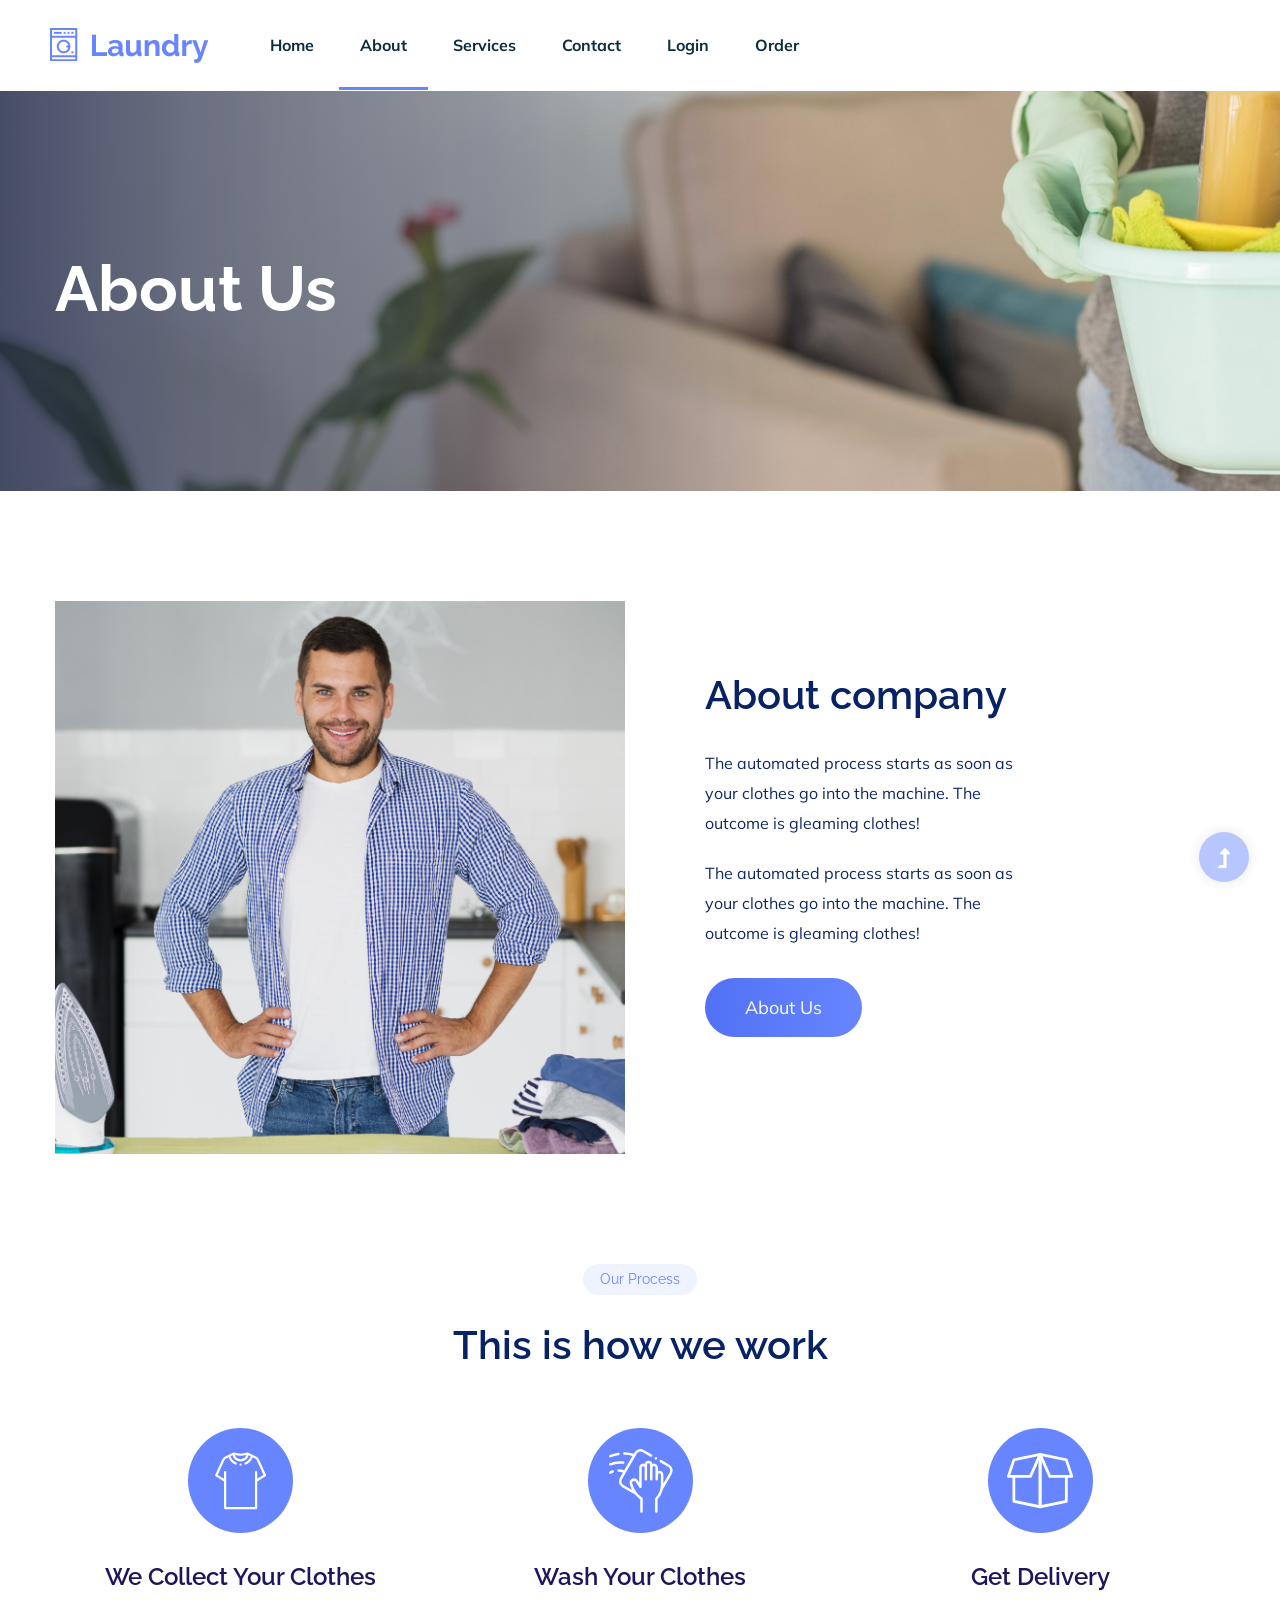
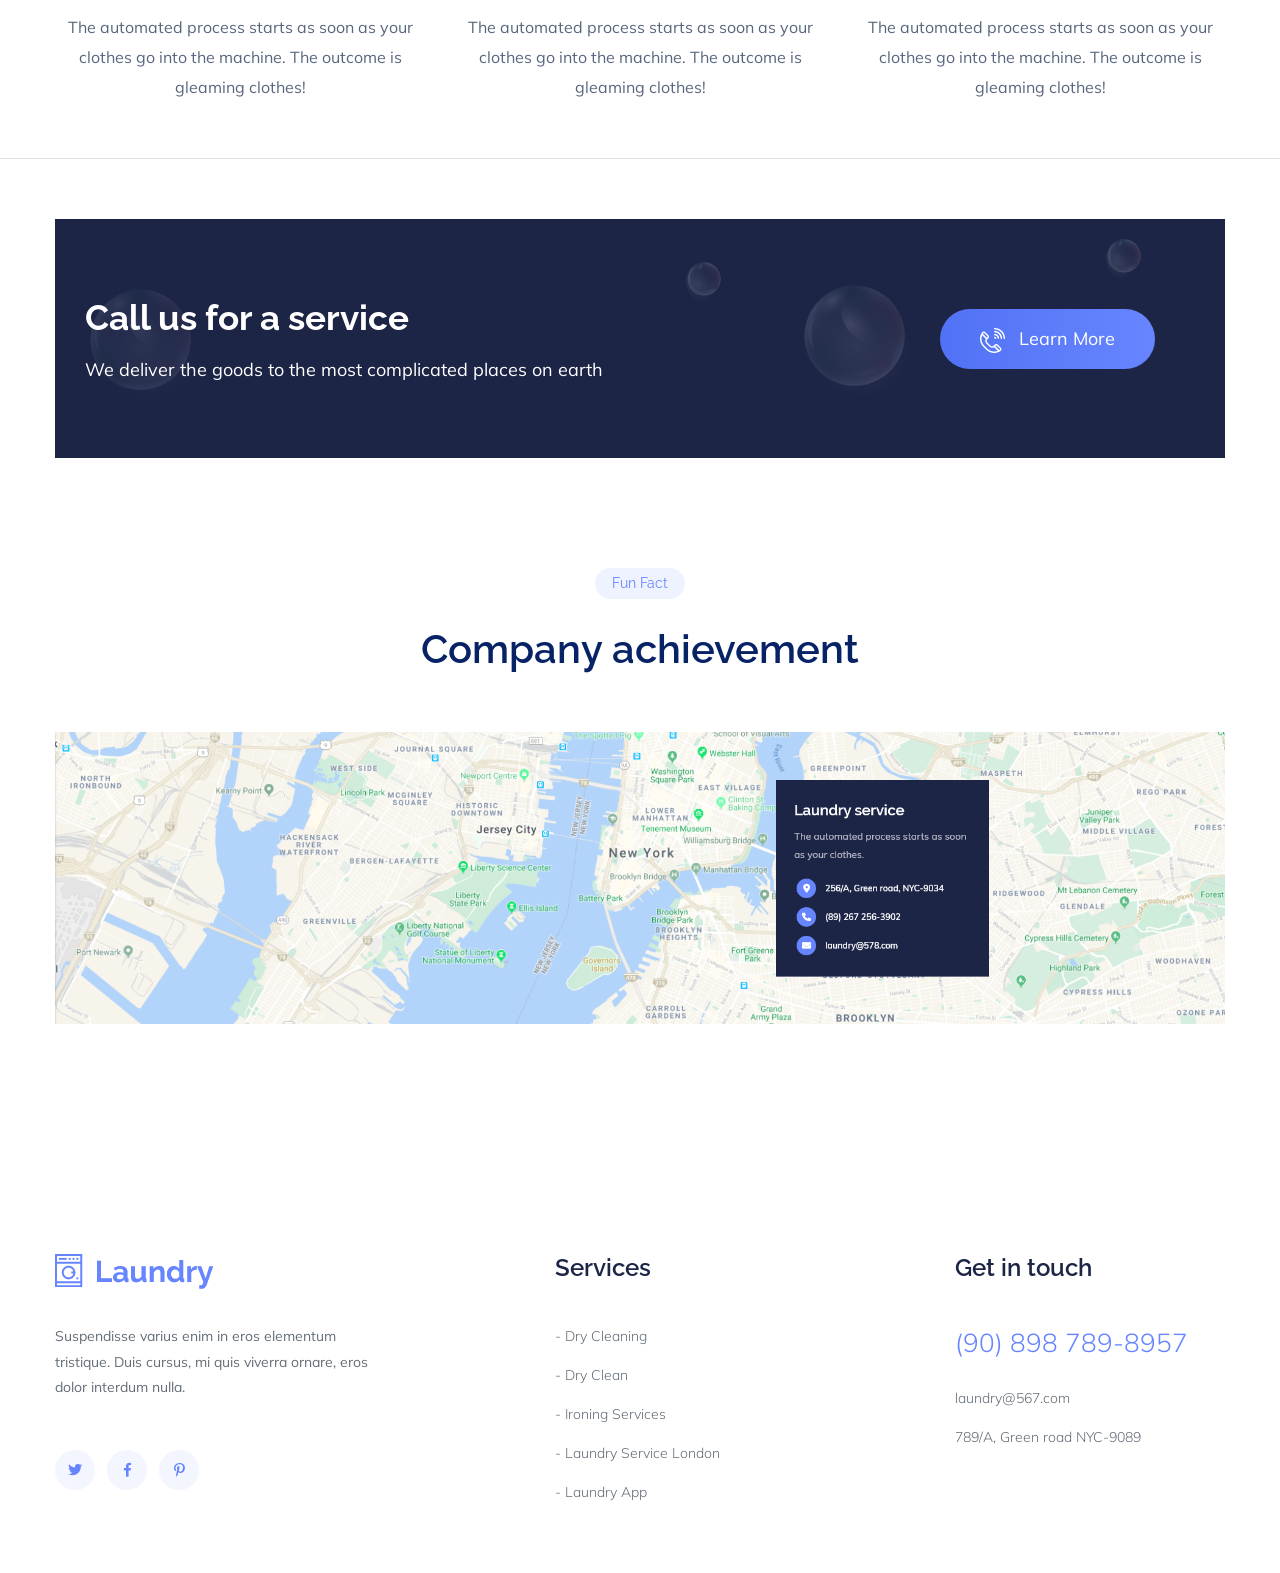
==== commit 98f74d95: "fullchanded" ====
--- a/about.html
+++ b/about.html
@@ -1,711 +1,315 @@
 <!doctype html>
-<html lang="en" dir="ltr" data-bs-theme="auto">
+<html class="no-js" lang="zxx">
 <head>
-     
-    <!-- Include JavaScript for color modes -->
-    <script src="./assets/js/color-modes.js"></script>
-
     <meta charset="utf-8">
+    <meta http-equiv="x-ua-compatible" content="ie=edge">
+    <title>Laundryl | Teamplate</title>
+    <meta name="description" content="">
     <meta name="viewport" content="width=device-width, initial-scale=1">
-
-    <!-- Update the 'content' attribute to reflect the actual content description -->
-    <meta name="description" content="your_description_goes_here">
-
-    <!-- Modify the 'content' attribute to include appropriate keywords -->
-    <meta name="keywords" content="your_keywords_goes_here">
-
-    <meta name="author" content="tigmatemplate">
-    <meta name="generator" content="Bootstrap">
-
-    <!-- Change the text within the <title> tag to match the webpage's content -->
-    <title> Laundryaa </title>
-
-    <!-- 
-        Set the website's favicon and Apple touch icon using the files in the assets/logo folder. You can change these files to your own icons by replacing them with the same names and sizes.
-
-        Be careful if you change the site.webmanifest file, as you need to update the src attribute of the icons array to match the new path of your icon files. Otherwise, your icons may not display correctly on some devices. 
-    -->
-	<link rel="apple-touch-icon" sizes="180x180" href="./assets/logo/apple-touch-icon.png">
-	<link rel="icon" type="image/png" sizes="32x32" href="./assets/logo/favicon-32x32.png">
-	<link rel="icon" type="image/png" sizes="16x16" href="./assets/logo/favicon-16x16.png">
-	<link rel="icon" type="image/x-icon" href="./assets/logo/favicon.ico">
-	<link rel="manifest" href="./assets/logo/site.webmanifest">
-
-    <!-- Stylesheets -->
-    <link rel="stylesheet" href="./assets/libraries/glide/css/glide.core.min.css">
-    <link rel="stylesheet" href="./assets/libraries/aos/aos.css">
-    <link rel="stylesheet" href="./assets/css/main.min.css">
-    <link rel="stylesheet" href="./assets/css/style.css">
-
-    <!-- Open Graph Meta Tags for Social Sharing -->
-    <!-- Update the 'title' and 'description' content below to enhance social sharing -->
-    <meta property="og:title" content="your_title_goes_here">
-    <meta property="og:description" content="your_description_goes_here">
-    <!-- Update with actual absolute image URL like: https://example.com/main.jpg -->
-    <meta property="og:image" content="your_absolute_image_url_goes_here">
-    <!-- Update with the absolute URL of the content like: https://example.com/index.html -->
-    <meta property="og:url" content="your_absolute_content_url_goes_here">
-    <!-- Update with the type of object you’re sharing. (e.g., article, website, etc.) -->
-    <meta property="og:type" content="website">
-    <!-- Defines the content language -->
-    <meta property="og:locale" content="en_US">
-
-    
-    <!-- X/Twitter Card Meta Tags for Social Sharing -->
-    <meta name="twitter:card" content="summary_large_image">
-    <!-- Update with your X/Twitter handle -->
-    <meta name="twitter:site" content="@yourtwitterhandle"> 
-    <!-- Update the 'title' and 'description' content below to enhance social sharing -->
-    <meta name="twitter:title" content="your_title_goes_here"> 
-    <meta name="twitter:description" content="your_description_goes_here">
-    <!-- Update with actual absolute image URL like: https://example.com/main.jpg -->
-    <meta name="twitter:image" content="your_absolute_image_url_goes_here"> 
-    
-    <!-- 
-        The following line specifies the canonical URL for this page.
-        Replace your_canonical_url_goes_here with the actual canonical URL if needed like: https://example.com/index.html
-        Or just remove it!!!!
-    -->
-    <link rel="canonical" href="your_canonical_url_goes_here">
-
+    <link rel="manifest" href="site.webmanifest">
+    <link rel="shortcut icon" type="image/x-icon" href="assets/img/favicon.ico">
+
+    <!-- CSS here -->
+    <link rel="stylesheet" href="assets/css/bootstrap.min.css">
+    <link rel="stylesheet" href="assets/css/owl.carousel.min.css">
+    <link rel="stylesheet" href="assets/css/slicknav.css">
+    <link rel="stylesheet" href="assets/css/flaticon.css">
+    <link rel="stylesheet" href="assets/css/progressbar_barfiller.css">
+    <link rel="stylesheet" href="assets/css/gijgo.css">
+    <link rel="stylesheet" href="assets/css/animate.min.css">
+    <link rel="stylesheet" href="assets/css/animated-headline.css">
+    <link rel="stylesheet" href="assets/css/magnific-popup.css">
+    <link rel="stylesheet" href="assets/css/fontawesome-all.min.css">
+    <link rel="stylesheet" href="assets/css/themify-icons.css">
+    <link rel="stylesheet" href="assets/css/slick.css">
+    <link rel="stylesheet" href="assets/css/nice-select.css">
+    <link rel="stylesheet" href="assets/css/style.css">
 </head>
 <body>
-
-
-    <!-- loader-wrapper -->
-    <div class="loader-wrapper">
-        <div class="spinner-border text-primary p-5" role="status">
-            <span class="visually-hidden">Loading...</span>
+    <!-- ? Preloader Start -->
+    <div id="preloader-active">
+        <div class="preloader d-flex align-items-center justify-content-center">
+            <div class="preloader-inner position-relative">
+                <div class="preloader-circle"></div>
+                <div class="preloader-img pere-text">
+                    <img src="assets/img/logo/loder.png" alt="">
+                </div>
+            </div>
         </div>
     </div>
-
-
-
-	<!-- header top -->
-	<header class="navigation position-absolute w-100 bg-body-tertiary shadow border-bottom border-light border-opacity-10 rounded-bottom-3 rounded-bottom-sm-4">
-	    <nav class="navbar navbar-expand-xl" aria-label="Offcanvas navbar large">
-	        <div class="container py-1">
-	            <a href="./index.html" class="navbar-brand">
-	                <img src="./assets/logo/logo.png" height="40" alt="logo">
-	            </a>
-
-	            <div class="dropdown ms-3 order-last">
-	                <svg xmlns="http://www.w3.org/2000/svg" class="d-none">
-	                    <symbol id="check2" viewBox="0 0 16 16">
-	                        <path d="M13.854 3.646a.5.5 0 0 1 0 .708l-7 7a.5.5 0 0 1-.708 0l-3.5-3.5a.5.5 0 1 1 .708-.708L6.5 10.293l6.646-6.647a.5.5 0 0 1 .708 0z"/>
-	                    </symbol>
-	                    <symbol id="circle-half" viewBox="0 0 16 16">
-	                        <path d="M8 15A7 7 0 1 0 8 1v14zm0 1A8 8 0 1 1 8 0a8 8 0 0 1 0 16z"/>
-	                    </symbol>
-	                    <symbol id="moon-stars-fill" viewBox="0 0 16 16">
-	                        <path d="M6 .278a.768.768 0 0 1 .08.858 7.208 7.208 0 0 0-.878 3.46c0 4.021 3.278 7.277 7.318 7.277.527 0 1.04-.055 1.533-.16a.787.787 0 0 1 .81.316.733.733 0 0 1-.031.893A8.349 8.349 0 0 1 8.344 16C3.734 16 0 12.286 0 7.71 0 4.266 2.114 1.312 5.124.06A.752.752 0 0 1 6 .278z"/>
-	                        <path d="M10.794 3.148a.217.217 0 0 1 .412 0l.387 1.162c.173.518.579.924 1.097 1.097l1.162.387a.217.217 0 0 1 0 .412l-1.162.387a1.734 1.734 0 0 0-1.097 1.097l-.387 1.162a.217.217 0 0 1-.412 0l-.387-1.162A1.734 1.734 0 0 0 9.31 6.593l-1.162-.387a.217.217 0 0 1 0-.412l1.162-.387a1.734 1.734 0 0 0 1.097-1.097l.387-1.162zM13.863.099a.145.145 0 0 1 .274 0l.258.774c.115.346.386.617.732.732l.774.258a.145.145 0 0 1 0 .274l-.774.258a1.156 1.156 0 0 0-.732.732l-.258.774a.145.145 0 0 1-.274 0l-.258-.774a1.156 1.156 0 0 0-.732-.732l-.774-.258a.145.145 0 0 1 0-.274l.774-.258c.346-.115.617-.386.732-.732L13.863.1z"/>
-	                    </symbol>
-	                    <symbol id="sun-fill" viewBox="0 0 16 16">
-	                        <path d="M8 12a4 4 0 1 0 0-8 4 4 0 0 0 0 8zM8 0a.5.5 0 0 1 .5.5v2a.5.5 0 0 1-1 0v-2A.5.5 0 0 1 8 0zm0 13a.5.5 0 0 1 .5.5v2a.5.5 0 0 1-1 0v-2A.5.5 0 0 1 8 13zm8-5a.5.5 0 0 1-.5.5h-2a.5.5 0 0 1 0-1h2a.5.5 0 0 1 .5.5zM3 8a.5.5 0 0 1-.5.5h-2a.5.5 0 0 1 0-1h2A.5.5 0 0 1 3 8zm10.657-5.657a.5.5 0 0 1 0 .707l-1.414 1.415a.5.5 0 1 1-.707-.708l1.414-1.414a.5.5 0 0 1 .707 0zm-9.193 9.193a.5.5 0 0 1 0 .707L3.05 13.657a.5.5 0 0 1-.707-.707l1.414-1.414a.5.5 0 0 1 .707 0zm9.193 2.121a.5.5 0 0 1-.707 0l-1.414-1.414a.5.5 0 0 1 .707-.707l1.414 1.414a.5.5 0 0 1 0 .707zM4.464 4.465a.5.5 0 0 1-.707 0L2.343 3.05a.5.5 0 1 1 .707-.707l1.414 1.414a.5.5 0 0 1 0 .708z"/>
-	                    </symbol>
-	                </svg>
-
-	                <button class="btn btn-primary text-white btn-sm rounded dropdown-toggle d-flex align-items-center"
-	                    id="bd-theme" type="button" aria-expanded="false" data-bs-toggle="dropdown"
-	                    aria-label="Toggle theme (auto)">
-	                    <svg fill="currentColor" class="bi my-1 theme-icon-active" width="1em" height="1em"><use href="#circle-half"></use></svg>
-	                    <span class="visually-hidden" id="bd-theme-text">Toggle theme</span>
-	                </button>
-
-	                <ul class="p-1 dropdown-menu dropdown-menu-end dropdown-menu-hover end-0 rounded-3 shadow bg-body-tertiary"
-	                    style="--bs-dropdown-min-width: 9rem;" aria-labelledby="bd-theme-text">
-
-	                    <li style="color: var(--bs-tertiary-bg);">
-	                        <svg xmlns="http://www.w3.org/2000/svg" width="20" height="20" fill="currentColor"
-	                            class="mt-n1 d-inline-block position-absolute top-0 end-0 translate-middle" viewBox="0 0 16 16">
-	                            <path class="carret-dropdown-path" d="m7.247 4.86-4.796 5.481c-.566.647-.106 1.659.753 1.659h9.592a1 1 0 0 0 .753-1.659l-4.796-5.48a1 1 0 0 0-1.506 0z"/>
-	                        </svg>
-	                    </li>
-
-	                    <li>
-	                        <button type="button" class="dropdown-item d-flex align-items-center rounded-1" data-bs-theme-value="light" aria-pressed="false">
-	                            <svg fill="currentColor" class="bi me-2 theme-icon" width="1em" height="1em"><use href="#sun-fill"></use></svg>
-	                            Light
-	                            <svg fill="currentColor" class="bi ms-auto d-none active-check" width="1em" height="1em"><use href="#check2"></use></svg>
-	                        </button>
-	                    </li>
-
-	                    <li>
-	                        <button type="button" class="my-1 dropdown-item d-flex align-items-center rounded-1" data-bs-theme-value="dark" aria-pressed="false">
-	                            <svg fill="currentColor" class="bi me-2 theme-icon" width="1em" height="1em"><use href="#moon-stars-fill"></use></svg>
-	                            Dark
-	                            <svg fill="currentColor" class="bi ms-auto d-none active-check" width="1em" height="1em"><use href="#check2"></use></svg>
-	                        </button>
-	                    </li>
-
-	                    <li>
-	                        <button type="button" class="dropdown-item d-flex align-items-center rounded-1 active" data-bs-theme-value="auto" aria-pressed="true">
-	                            <svg fill="currentColor" class="bi me-2 theme-icon" width="1em" height="1em"><use href="#circle-half"></use></svg>
-	                            Auto
-	                            <svg fill="currentColor" class="bi ms-auto d-none active-check" width="1em" height="1em"><use href="#check2"></use></svg>
-	                        </button>
-	                    </li>
-	                </ul>
-	            </div>
-
-	            <button class="navbar-toggler ms-auto" type="button" data-bs-toggle="offcanvas" data-bs-target="#offcanvasNavbar2" aria-controls="offcanvasNavbar2" aria-label="Toggle navigation">
-	                <span class="navbar-toggler-icon"></span>
-	            </button>
-
-	            <div class="offcanvas offcanvas-end border-0 rounded-start-0 rounded-start-sm-4" tabindex="-1" id="offcanvasNavbar2" aria-labelledby="offcanvasNavbar2Label">
-	                <div class="offcanvas-header" style="padding: 2rem 2rem 1.5rem 2rem;">
-	                    <h5 class="offcanvas-title m-0" id="offcanvasNavbar2Label">
-	                        <a class="navbar-brand" href="javascript:;">
-	                            <img src="./assets/logo/logo.png" height="32" alt="logo">
-	                        </a>
-	                    </h5>
-	                    <button type="button" class="btn-close text-body-emphasis" data-bs-dismiss="offcanvas" aria-label="Close"></button>
-	                </div>
-
-	                <div class="offcanvas-body">
-	                    <ul class="navbar-nav align-items-xl-center flex-grow-1 column-gap-4 row-gap-4 row-gap-xl-2">
-	                        <li class="nav-item ms-xl-auto">
-	                            <a href="./home.html" class="px-3 text-body-emphasis bg-body-secondary-hover nav-link rounded-3 text-base leading-6 fw-semibold" aria-current="page">
-	                                Home
-	                            </a>
-	                        </li>
-
-	                        <li class="nav-item">
-	                            <a href="./services.html" class="px-3 text-body-emphasis bg-body-secondary-hover nav-link rounded-3 text-base leading-6 fw-semibold">
-	                                Services
-	                            </a>
-	                        </li>
-
-	                        <li class="nav-item">
-	                            <a href="./about.html" class="px-3 text-body-emphasis bg-body-secondary-hover nav-link rounded-3 text-base leading-6 fw-semibold">
-	                                About
-	                            </a>
-	                        </li>
-
-	                        
-
-	                        <li class="nav-item ms-xl-auto">
-	                            <a href="./contact.html" class="px-3 text-body-emphasis bg-body-secondary-hover border nav-link rounded-3 text-base leading-6 fw-semibold text-center">
-	                                Contact us
-	                            </a>
-	                        </li>
-	                    </ul>
-	                </div>
-	            </div>
-	        </div>
-	    </nav>
-	</header>
-
-
-
-	<!-- header body -->
-	<div class="overflow-hidden py-9 py-xl-10 position-relative">
-	   	<img src="./assets/img/bg/bg1.jpg" class="position-absolute z-n1 top-0 h-100 w-100 object-fit-cover" alt="Meeting">
-
-	   	<div class="position-absolute z-n1 top-0 h-100 w-100 bg-dark"
-	        style="opacity: 0.85; mix-blend-mode: multiply; filter: contrast(1.15) brightness(0.85);">
-	    </div>
-
-	    <div class="position-absolute z-0 top-0 h-100 w-100">
-		    <div class="container h-100 d-flex align-items-center">
-                <div class="max-w-2xl mx-auto mx-xl-0 text-center text-xl-start">
-                    <h1 class="m-0 mt-7 text-white tracking-tight text-6xl fw-bold" data-aos-delay="0" data-aos="fade" data-aos-duration="3000">
-                        About us
-                    </h1>
-                    <p class="m-0 mt-4 text-white text-lg leading-8" data-aos-delay="100" data-aos="fade" data-aos-duration="3000">
-                        Making laundry a breeze, one clean garment at a time.
-                    </p>
-                </div>
-		    </div>
-	    </div>
-	</div>	
-
-
-
-	<!-- About Us -->
-	<div class="overflow-hidden py-7 py-sm-8 py-xl-9">
-		<div class="container">
-			<div class="row gy-5 align-items-center justify-content-between">
-				<div class="col-12 col-xl-5 order-first order-xl-last">
-					<div class="mx-auto max-w-2xl">
-						<h2 class="m-0 text-primary-emphasis text-base leading-7 fw-semibold">
-							About Laundryaa
-						</h2>
-						<p class="m-0 mt-2 text-body-emphasis text-4xl tracking-tight fw-bold">
-							Making laundry effortless, one clean fold at a time
-						</p>
-						<p class="m-0 mt-4 text-body-secondary text-lg leading-8">
-							Welcome to Freshen, your premier laundry service in New York, NY. We are dedicated to providing top-quality, convenient, and affordable laundry solutions to our valued customers.
-						</p>
-						<p class="m-0 mt-4 text-body-secondary text-lg leading-8">
-							With our state-of-the-art facilities and expert staff, we ensure that your garments are treated with the utmost care and attention. Trust Freshen for all your laundry needs and experience the difference today.
-						</p>
-					</div>
-				</div>
-
-				<div class="col-12 col-xl-6">
-					<div class="mx-auto max-w-2xl">
-                        <div class="ratio ratio-4x3" data-aos-delay="200" data-aos="fade" data-aos-duration="3000">
-                            <img src="./assets/img/bg/bg5.jpg" class="object-fit-cover rounded-3" alt="presentation">
-                        </div>
-					</div>
-				</div>
-			</div>		
-		</div>
-	</div>
-
-
-
-	<!-- Our purpose our future Our Principles -->
-	<div class="overflow-hidden py-6 py-sm-7 py-xl-8">
-		<div class="container">
-			<div class="row gy-5 row-cols-1 row-cols-lg-3">
-				<div class="col" data-aos-delay="0" data-aos="fade-left" data-aos-duration="3000">
-					<div class="bg-primary rounded-3 d-inline-flex align-items-center justify-content-center"
-	                     style="width: 2.5rem; height: 2.5rem;">
-                        <svg xmlns="http://www.w3.org/2000/svg" width="1.5rem" height="1.5rem" fill="currentColor" class="text-white bi bi-flag" viewBox="0 0 16 16"> <path d="M14.778.085A.5.5 0 0 1 15 .5V8a.5.5 0 0 1-.314.464L14.5 8l.186.464-.003.001-.006.003-.023.009a12 12 0 0 1-.397.15c-.264.095-.631.223-1.047.35-.816.252-1.879.523-2.71.523-.847 0-1.548-.28-2.158-.525l-.028-.01C7.68 8.71 7.14 8.5 6.5 8.5c-.7 0-1.638.23-2.437.477A20 20 0 0 0 3 9.342V15.5a.5.5 0 0 1-1 0V.5a.5.5 0 0 1 1 0v.282c.226-.079.496-.17.79-.26C4.606.272 5.67 0 6.5 0c.84 0 1.524.277 2.121.519l.043.018C9.286.788 9.828 1 10.5 1c.7 0 1.638-.23 2.437-.477a20 20 0 0 0 1.349-.476l.019-.007.004-.002h.001M14 1.221c-.22.078-.48.167-.766.255-.81.252-1.872.523-2.734.523-.886 0-1.592-.286-2.203-.534l-.008-.003C7.662 1.21 7.139 1 6.5 1c-.669 0-1.606.229-2.415.478A21 21 0 0 0 3 1.845v6.433c.22-.078.48-.167.766-.255C4.576 7.77 5.638 7.5 6.5 7.5c.847 0 1.548.28 2.158.525l.028.01C9.32 8.29 9.86 8.5 10.5 8.5c.668 0 1.606-.229 2.415-.478A21 21 0 0 0 14 7.655V1.222z"/> </svg>
-                    </div>
-
-					<h3 class="m-0 mt-3 text-body-emphasis text-base leading-7 fw-semibold">
-						Our Purpose
-					</h3>
-					<p class="m-0 mt-2 text-body-secondary text-base leading-7 max-w-lg">
-						To liberate you from the chore of laundry. We believe your time is precious and should be spent on things you enjoy. We offer a convenient and reliable laundry service that frees you from the tedious task of washing, drying, and folding your clothes.
-					</p>
-				</div>
-
-				<div class="col" data-aos-delay="100" data-aos="fade-left" data-aos-duration="3000">
-					<div class="bg-primary rounded-3 d-inline-flex align-items-center justify-content-center"
-	                     style="width: 2.5rem; height: 2.5rem;">
-                        <svg xmlns="http://www.w3.org/2000/svg" width="1.5rem" height="1.5rem" fill="currentColor" class="text-white bi bi-binoculars" viewBox="0 0 16 16"> <path d="M3 2.5A1.5 1.5 0 0 1 4.5 1h1A1.5 1.5 0 0 1 7 2.5V5h2V2.5A1.5 1.5 0 0 1 10.5 1h1A1.5 1.5 0 0 1 13 2.5v2.382a.5.5 0 0 0 .276.447l.895.447A1.5 1.5 0 0 1 15 7.118V14.5a1.5 1.5 0 0 1-1.5 1.5h-3A1.5 1.5 0 0 1 9 14.5v-3a.5.5 0 0 1 .146-.354l.854-.853V9.5a.5.5 0 0 0-.5-.5h-3a.5.5 0 0 0-.5.5v.793l.854.853A.5.5 0 0 1 7 11.5v3A1.5 1.5 0 0 1 5.5 16h-3A1.5 1.5 0 0 1 1 14.5V7.118a1.5 1.5 0 0 1 .83-1.342l.894-.447A.5.5 0 0 0 3 4.882zM4.5 2a.5.5 0 0 0-.5.5V3h2v-.5a.5.5 0 0 0-.5-.5zM6 4H4v.882a1.5 1.5 0 0 1-.83 1.342l-.894.447A.5.5 0 0 0 2 7.118V13h4v-1.293l-.854-.853A.5.5 0 0 1 5 10.5v-1A1.5 1.5 0 0 1 6.5 8h3A1.5 1.5 0 0 1 11 9.5v1a.5.5 0 0 1-.146.354l-.854.853V13h4V7.118a.5.5 0 0 0-.276-.447l-.895-.447A1.5 1.5 0 0 1 12 4.882V4h-2v1.5a.5.5 0 0 1-.5.5h-3a.5.5 0 0 1-.5-.5zm4-1h2v-.5a.5.5 0 0 0-.5-.5h-1a.5.5 0 0 0-.5.5zm4 11h-4v.5a.5.5 0 0 0 .5.5h3a.5.5 0 0 0 .5-.5zm-8 0H2v.5a.5.5 0 0 0 .5.5h3a.5.5 0 0 0 .5-.5z"/> </svg>
-                    </div>
-
-					<h3 class="m-0 mt-3 text-body-emphasis text-base leading-7 fw-semibold">
-						Our Future
-					</h3>
-					<p class="m-0 mt-2 text-body-secondary text-base leading-7 max-w-lg">
-						To become the leading provider of eco-friendly and innovative laundry solutions. We are committed to developing sustainable practices and utilizing cutting-edge technology to ensure the highest quality care for your garments.
-					</p>
-				</div>
-
-				<div class="col" data-aos-delay="200" data-aos="fade-left" data-aos-duration="3000">
-					<div class="bg-primary rounded-3 d-inline-flex align-items-center justify-content-center"
-	                     style="width: 2.5rem; height: 2.5rem;">
-                        <svg xmlns="http://www.w3.org/2000/svg" width="1.5rem" height="1.5rem" fill="currentColor" class="text-white bi bi-award" viewBox="0 0 16 16"> <path d="M9.669.864 8 0 6.331.864l-1.858.282-.842 1.68-1.337 1.32L2.6 6l-.306 1.854 1.337 1.32.842 1.68 1.858.282L8 12l1.669-.864 1.858-.282.842-1.68 1.337-1.32L13.4 6l.306-1.854-1.337-1.32-.842-1.68zm1.196 1.193.684 1.365 1.086 1.072L12.387 6l.248 1.506-1.086 1.072-.684 1.365-1.51.229L8 10.874l-1.355-.702-1.51-.229-.684-1.365-1.086-1.072L3.614 6l-.25-1.506 1.087-1.072.684-1.365 1.51-.229L8 1.126l1.356.702z"/> <path d="M4 11.794V16l4-1 4 1v-4.206l-2.018.306L8 13.126 6.018 12.1z"/> </svg>
-                    </div>
-
-					<h3 class="m-0 mt-3 text-body-emphasis text-base leading-7 fw-semibold">
-						Our Principles
-					</h3>
-					<p class="m-0 mt-2 text-body-secondary text-base leading-7 max-w-lg">
-						Happy Customers: Your satisfaction is our priority.
-						Quality Care: Gentle cleaning for long-lasting clothes.
-						Green Laundry: Sustainable practices for a cleaner planet.
-						Effortless Service: Convenient options to fit your life.
-					</p>
-				</div>
-			</div>
-		</div>
-	</div>
-
-
-
- 	<!-- 2 landscap images -->
- 	<div class="overflow-hidden pt-6 pt-sm-7 pt-xl-8 pb-7 pb-sm-8 pb-xl-9">
-		<div class="container">
-			<div class="row gx-lg-4 row-cols-1 row-cols-lg-2">
-				<div class="col">
-                    <div class="ratio ratio-1x1" data-aos-delay="0" data-aos="fade" data-aos-duration="1000">
-                        <img src="./assets/img/bg/bg3.jpg" class="object-fit-cover rounded-3" alt="presentation" loading="lazy">
-                    </div>
-				</div>
-
-				<div class="col d-none d-lg-block">
-                    <div class="ratio ratio-1x1" data-aos-delay="100" data-aos="fade" data-aos-duration="1000">
-                        <img src="./assets/img/bg/bg4.jpg" class="object-fit-cover rounded-3" alt="presentation" loading="lazy">
-                    </div>
-				</div>
-			</div>
-		</div>
-	</div>
-
-
-
-	<!-- Our Story -->
-	<div class="overflow-hidden py-7 py-sm-8 py-xl-9 bg-body-tertiary">
-		<div class="container">
-			<div class="row gy-5 justify-content-between align-items-center">
-				<div class="col-12 col-xl-6 col-xxl-5">
-					<div class="mx-auto mx-xl-0 max-w-2xl">
-						<h2 class="m-0 text-primary-emphasis text-base leading-7 fw-semibold">
-							Our Story
-						</h2>
-						<p class="m-0 mt-2 text-body-emphasis text-4xl tracking-tight fw-bold">
-							From Laundry Woes to Fresh Starts
-						</p>
-						<p class="m-0 mt-4 text-body text-lg leading-8">
-							It all began with a simple observation: laundry. It's a never-ending cycle, stealing precious time and often leaving us feeling overwhelmed. We, the founders of [Your Laundry Service Name], were no strangers to laundry piles that seemed to grow faster than we could fold them.
-						</p>
-						<p class="m-0 mt-4 text-body text-lg leading-8">
-							But our story isn't over yet! We're constantly looking for ways to improve and expand our services, always striving to make laundry a breeze for you.
-							Join us on our journey to a fresher, cleaner tomorrow!
-						</p>
-					</div>
-				</div>
-				<div class="col-12 col-xl-6">
-					<div class="mx-auto mx-xl-0 max-w-2xl">
-                        <div class="ratio ratio-4x3" data-aos-delay="0" data-aos="fade" data-aos-duration="3000">
-                            <img src="./assets/img/bg/bg2.jpg" class="object-fit-cover rounded-3" alt="presentation" loading="lazy">
-                        </div>
-	                </div>
-				</div>
-			</div>
-		</div>
-	</div>
-
-
-    <!-- Team -->
-	<div class="overflow-hidden py-7 py-sm-8 py-xl-9">
-	    <div class="container">
-	        <div class="row gx-sm-5 gy-5">
-	            <div class="col-12 col-xl-4">
-	                <div class="max-w-2xl">
-	                    <h2 class="m-0 text-body-emphasis tracking-tight text-4xl fw-bold">
-	                        Meet our leadership
-	                    </h2>
-	                    <p class="m-0 mt-4 text-body-secondary text-lg leading-8">
-	                        Our Executive Team: Meet the talented and experienced leaders who oversee our strategy, operations, and culture.
-	                    </p>
-	                </div>
-	            </div>
-
-	            <div class="col-12 col-xl-8">
-	                <div class="row gx-sm-4 gy-5">
-	                    <div class="col-12 col-md-6">
-	                        <div class="d-flex align-items-center gap-4">
-	                            <img class="rounded-circle" src="E:\photo_2025-03-26_13-16-00.jpg" width="64" height="64" alt="team" loading="lazy">
-	                            <div>
-	                                <h3 class="m-0 text-body-emphasis text-base leading-7 tracking-tight fw-semibold">
-                                     Abhinav MB
-                                    </h3>
-	                                <p class="m-0 text-primary-emphasis text-sm leading-6 fw-semibold">
-	                                    CEO
-	                                </p>
-	                            </div>
-	                        </div>
-	                    </div>
-
-	                    <div class="col-12 col-md-6">
-	                        <div class="d-flex align-items-center gap-4">
-	                            <img class="rounded-circle" src="./assets/img/small-team/st2.jpg" width="64" height="64" alt="team" loading="lazy">
-	                            <div>
-	                                <h3 class="m-0 text-body-emphasis text-base leading-7 tracking-tight fw-semibold">
-	                                    Alice Chen
-	                                </h3>
-	                                <p class="m-0 text-primary-emphasis text-sm leading-6 fw-semibold">
-	                                    Marketing Manager
-	                                </p>
-	                            </div>
-	                        </div>
-	                    </div>
-
-	                    <div class="col-12 col-md-6">
-	                        <div class="d-flex align-items-center gap-4">
-	                            <img class="rounded-circle" src="./assets/img/small-team/st3.jpg" width="64" height="64" alt="team" loading="lazy">
-	                            <div>
-	                                <h3 class="m-0 text-body-emphasis text-base leading-7 tracking-tight fw-semibold">
-	                                    David Jones
-	                                </h3>
-	                                <p class="m-0 text-primary-emphasis text-sm leading-6 fw-semibold">
-	                                    Sales Representative
-	                                </p>
-	                            </div>
-	                        </div>
-	                    </div>
-
-	                    <div class="col-12 col-md-6">
-	                        <div class="d-flex align-items-center gap-4">
-	                            <img class="rounded-circle" src="./assets/img/small-team/st4.jpg" width="64" height="64" alt="team" loading="lazy">
-	                            <div>
-	                                <h3 class="m-0 text-body-emphasis text-base leading-7 tracking-tight fw-semibold">
-	                                    Emma Wilson
-	                                </h3>
-	                                <p class="m-0 text-primary-emphasis text-sm leading-6 fw-semibold">
-	                                    Customer Support Specialist
-	                                </p>
-	                            </div>
-	                        </div>
-	                    </div>
-
-	                    <div class="col-12 col-md-6">
-	                        <div class="d-flex align-items-center gap-4">
-	                            <img class="rounded-circle" src="./assets/img/small-team/st5.jpg" width="64" height="64" alt="team" loading="lazy">
-	                            <div>
-	                                <h3 class="m-0 text-body-emphasis text-base leading-7 tracking-tight fw-semibold">
-	                                    Frank Garcia
-	                                </h3>
-	                                <p class="m-0 text-primary-emphasis text-sm leading-6 fw-semibold">
-	                                    Project Manager
-	                                </p>
-	                            </div>
-	                        </div>
-	                    </div>
-
-	                    <div class="col-12 col-md-6">
-	                        <div class="d-flex align-items-center gap-4">
-	                            <img class="rounded-circle" src="./assets/img/small-team/st6.jpg" width="64" height="64" alt="team" loading="lazy">
-	                            <div>
-	                                <h3 class="m-0 text-body-emphasis text-base leading-7 tracking-tight fw-semibold">
-	                                    Grace Kim
-	                                </h3>
-	                                <p class="m-0 text-primary-emphasis text-sm leading-6 fw-semibold">
-	                                    Graphic Designer
-	                                </p>
-	                            </div>
-	                        </div>
-	                    </div>
-	                </div>
-	            </div>
-	        </div>
-	    </div>  
-	</div>
-
-
-	<!-- big centered image -->
-	<div class="overflow-hidden py-6 py-sm-7 py-xl-8">
-		<div class="container">
-            <div class="ratio ratio-16x9">
-                <img src="./assets/img/bg/bg8.jpg" class="object-fit-cover rounded-3" alt="presentation" loading="lazy">
-            </div>
-		</div>
-	</div>
-
-
-
-	<!-- Partners -->
-	<div class="overflow-hidden py-6 py-sm-7 py-xl-8">
-		<div class="container">
-			<div class="max-w-2xl">
-				<h2 class="m-0 text-primary-emphasis text-base leading-7 fw-semibold">
-					Our Partners
-				</h2>
-				<div class="m-0 mt-2 text-body-emphasis text-4xl tracking-tight fw-bold">
-					We're fortunate to have incredible investors.
-				</div>
-			</div>
-
-			<div class="mt-4">
-				<div class="glide glideHighLinear">
-					<div class="glide__track" data-glide-el="track">
-						<ul class="glide__slides align-items-center">
-							<li class="glide__slide">
-								<div class="p-5">
-									<img src="./assets/img/partners/logo1.png" class="img-fluid" alt="partners">
-								</div>
-							</li>
-							<li class="glide__slide">
-								<div class="p-5">
-									<img src="./assets/img/partners/logo2.png" class="img-fluid" alt="partners">
-								</div>
-							</li>
-							<li class="glide__slide">
-								<div class="p-5">
-									<img src="./assets/img/partners/logo3.png" class="img-fluid" alt="partners">
-								</div>
-							</li>
-							<li class="glide__slide">
-								<div class="p-5">
-									<img src="./assets/img/partners/logo4.png" class="img-fluid" alt="partners">
-								</div>
-							</li>
-							<li class="glide__slide">
-								<div class="p-5">
-									<img src="./assets/img/partners/logo5.png" class="img-fluid" alt="partners">
-								</div>
-							</li>
-							<li class="glide__slide">
-								<div class="p-5">
-									<img src="./assets/img/partners/logo6.png" class="img-fluid" alt="partners">
-								</div>
-							</li>
-							<li class="glide__slide">
-								<div class="p-5">
-									<img src="./assets/img/partners/logo7.png" class="img-fluid" alt="partners">
-								</div>
-							</li>
-							<li class="glide__slide">
-								<div class="p-5">
-									<img src="./assets/img/partners/logo8.png" class="img-fluid" alt="partners">
-								</div>
-							</li>
-							<li class="glide__slide">
-								<div class="p-5">
-									<img src="./assets/img/partners/logo9.png" class="img-fluid" alt="partners">
-								</div>
-							</li>		
-						</ul>
-					</div>
-				</div>
-			</div>
-		</div>
-	</div>
-
-
-
-	<!-- Call to action -->
-	<div class="pb-9 pt-7">
-		<div class="container">
-			<div class="py-6 position-relative text-white rounded-3">
-				<img src="./assets/img/bg/bg10.jpg" class="position-absolute z-n1 top-0 h-100 w-100 object-fit-cover rounded-3" loading="lazy" alt="Meeting">
-
-			   	<div class="position-absolute z-n1 top-0 h-100 w-100 bg-dark rounded-3"
-			        style="opacity: 0.85; mix-blend-mode: multiply; filter: contrast(1.15) brightness(0.85);">
-			    </div>
-
-				<div class="px-6">
-					<div class="mx-auto max-w-2xl">
-						<h2 class="m-0 tracking-tight text-4xl fw-bold text-center">
-							Reclaim Your Time. Experience Fresh.
-						</h2>
-						<p class="m-0 mt-4 text-lg leading-8 text-center">
-							Let us handle your laundry, so you can focus on what matters.
-						</p>
-						<div class="mt-4 pt-3 text-center">
-							<a href="javascript:;" class="btn btn-lg btn-primary text-white text-sm fw-semibold">
-								Schedule Your Pickup
-							</a>
-						</div>
-					</div>
-				</div>
-			</div>
-		</div>
-	</div>
-
-
-
-	<footer class="overflow-hidden py-6 py-sm-7 py-xl-8 bg-body-tertiary">
-	    <div class="container">
-	        <div class="row gy-5">
-	            <div class="col-12 col-xl-6">
-	                <div class="pb-3 max-w-lg position-relative">
-	                    <form method="post" target="_blank" novalidate class="mc-embedded-subscribe-form">
-
-	                        <h2 class="text-body-emphasis leading-6 text-4xl tracking-tight fw-bold">
-	                            Subscribe to our newsletter.
-	                        </h2>
-	                        <p class="m-0 mt-3 text-body-secondary text-lg leading-8">
-	                            Experience the ease of code deployment with just a click. Simplify your development tasks, and increase productivity.
-	                        </p>
-
-	                        <div class="mt-4 mb-2 d-flex flex-column flex-sm-row w-100 gap-2 js-form-inputs">
-	                            <label for="emailSubscribe1" class="visually-hidden">Email address</label>
-	                            <input type="email" name="EMAIL" id="emailSubscribe1" value="" class="form-control leading-6 text-sm max-w-xl" placeholder="Enter your email">
-	                            <button type="submit" name="subscribe" class="btn btn-primary text-white fw-semibold text-sm">Subscribe</button>
-	                        </div>
-
-	                        <!-- This div is related to Mailchimp integration and handled by a function in our scripts.js file, so no need to worry about it. -->
-	                        <div style="position: absolute; left: -5000px;" aria-hidden="true">
-	                            <input type="text" class="js-validate-robot" name="b_a4752870f583bb49a02427b3c_143fa46c21" tabindex="-1" value="">
-	                        </div>
-
-	                        <!-- response -->
-	                        <div class="js-subscribe-response"></div>
-
-	                    </form>
-	                </div>
-	            </div>
-
-	            <div class="col-12 col-xl-6">
-	                <div class="row row-cols-1 row-cols-sm-2 gx-3 gy-5">
-	                    <div class="d-flex flex-column align-items-start">
-	                        <div class="p-2 bg-body-tertiary rounded-3 border">
-	                            <svg class="text-body-emphasis" width="24" height="24" fill="none" viewBox="0 0 24 24" stroke-width="1.5" stroke="currentColor" aria-hidden="true">
-	                                <path stroke-linecap="round" stroke-linejoin="round" d="M6.75 3v2.25M17.25 3v2.25M3 18.75V7.5a2.25 2.25 0 012.25-2.25h13.5A2.25 2.25 0 0121 7.5v11.25m-18 0A2.25 2.25 0 005.25 21h13.5A2.25 2.25 0 0021 18.75m-18 0v-7.5A2.25 2.25 0 015.25 9h13.5A2.25 2.25 0 0121 11.25v7.5m-9-6h.008v.008H12v-.008zM12 15h.008v.008H12V15zm0 2.25h.008v.008H12v-.008zM9.75 15h.008v.008H9.75V15zm0 2.25h.008v.008H9.75v-.008zM7.5 15h.008v.008H7.5V15zm0 2.25h.008v.008H7.5v-.008zm6.75-4.5h.008v.008h-.008v-.008zm0 2.25h.008v.008h-.008V15zm0 2.25h.008v.008h-.008v-.008zm2.25-4.5h.008v.008H16.5v-.008zm0 2.25h.008v.008H16.5V15z" />
-	                            </svg>
-	                        </div>
-	                        <div class="m-0 mt-3 text-body-emphasis fw-semibold">
-	                            Weekly articles
-	                        </div>
-	                        <div class="m-0 mt-2 text-body-secondary leading-7">
-	                            Accelerate your deployment process effortlessly. Seamlessly manage your code deployment.
-	                        </div>
-	                    </div>
-
-	                    <div class="d-flex flex-column align-items-start">
-	                        <div class="p-2 bg-body-tertiary rounded-3 border">
-	                            <svg class="text-body-emphasis" width="24" height="24" fill="none" viewBox="0 0 24 24" stroke-width="1.5" stroke="currentColor" aria-hidden="true">
-	                                <path stroke-linecap="round" stroke-linejoin="round" d="M10.05 4.575a1.575 1.575 0 10-3.15 0v3m3.15-3v-1.5a1.575 1.575 0 013.15 0v1.5m-3.15 0l.075 5.925m3.075.75V4.575m0 0a1.575 1.575 0 013.15 0V15M6.9 7.575a1.575 1.575 0 10-3.15 0v8.175a6.75 6.75 0 006.75 6.75h2.018a5.25 5.25 0 003.712-1.538l1.732-1.732a5.25 5.25 0 001.538-3.712l.003-2.024a.668.668 0 01.198-.471 1.575 1.575 0 10-2.228-2.228 3.818 3.818 0 00-1.12 2.687M6.9 7.575V12m6.27 4.318A4.49 4.49 0 0116.35 15m.002 0h-.002" />
-	                            </svg>
-	                        </div>
-	                        <div class="m-0 mt-3 text-body-emphasis fw-semibold">
-	                            No spam
-	                        </div>
-	                        <div class="m-0 mt-2 text-body-secondary leading-7">
-	                            Accelerate your deployment process effortlessly. Seamlessly manage your code deployment.
-	                        </div>
-	                    </div>
-	                </div>
-	            </div>
-	        </div>
-	    </div>
-
-	    
-
-	    <div class="container">
-	    	<hr class="my-6 text-body-emphasis opacity-10">
-
-	        <div class="d-flex flex-column flex-xl-row gap-5 justify-content-between align-items-xl-center">
-	            <div class="order-first order-xl-last">
-	                <ul class="nav row gy-4 gx-sm-4 row-cols-2 row-cols-sm-auto">
-	                    <li class="nav-item">
-	                        <a href="./about.html" class="p-0 text-body-secondary nav-link leading-6 text-sm"> About </a>
-	                    </li>
-	                    <li class="nav-item">
-	                        <a href="./services.html" class="p-0 text-body-secondary nav-link leading-6 text-sm"> Services </a>
-	                    </li>
-	                    <li class="nav-item">
-	                        <a href="./blog.html" class="p-0 text-body-secondary nav-link leading-6 text-sm"> Blog </a>
-	                    </li>
-	                    <li class="nav-item">
-	                        <a href="./contact.html" class="p-0 text-body-secondary nav-link leading-6 text-sm"> Contact us </a>
-	                    </li>
-	                </ul>
-	            </div>
-
-	            <div class="">
-	                <a href="./index.html" class="link-body-emphasis d-flex align-items-center text-decoration-none">
-	                    <img src="./assets/logo/logo.png" height="24" alt="logo" loading="lazy">
-	                </a>
-	            </div>
-
-	            <div class="order-last order-xl-first">
-	                <p class="mb-0 text-body-secondary leading-6 text-sm">
-	                    © 
-	                    <span class="current-year"></span> 
-	                    Company, Inc Distributed by <a href="https://themewagon.com">ThemeWagon</a>
-	                </p>
-	            </div>
-	        </div>
-	    </div>  
-	</footer>
-
-
-
-	<!-- Back to top button -->
-	<button type="button" class="btn btn-primary btn-back-to-top rounded-circle justify-content-center align-items-center p-2 text-white">
-		<svg xmlns="http://www.w3.org/2000/svg" width="20" height="20" fill="currentColor" class="bi bi-caret-up-fill" viewBox="0 0 16 16"> <path d="m7.247 4.86-4.796 5.481c-.566.647-.106 1.659.753 1.659h9.592a1 1 0 0 0 .753-1.659l-4.796-5.48a1 1 0 0 0-1.506 0z"/> </svg>
-	</button>
-
-
-
-	<!-- Bootstrap JavaScript: Bundle with Popper -->
-	<script src="./assets/libraries/bootstrap/js/bootstrap.bundle.min.js"></script>
-	<script src="./assets/libraries/glide/glide.min.js"></script>
-	<script src="./assets/libraries/aos/aos.js"></script>
-	<script src="./assets/js/scripts.js"></script>
-
-
+    <!-- Preloader Start -->
+    <header>
+        <!-- Header Start -->
+        <div class="header-area">
+            <div class="main-header header-sticky">
+                <!-- Logo -->
+                <div class="header-left">
+                    <div class="logo">
+                        <a href="home.html"><img src="assets/img/logo/logo.png" alt=""></a>
+                    </div>
+                    <div class="menu-wrapper  d-flex align-items-center">
+                        <!-- Main-menu -->
+                        <div class="main-menu d-none d-lg-block">
+                            <nav> 
+                                <ul id="navigation">                                                                                          
+                                    <li><a href="home.html">Home</a></li>
+                                    <li class="active"><a href="about.html">About</a></li>
+                                    <li><a href="services.html">Services</a></li>
+                                    <li><a href="contact.html">Contact</a></li>
+                                    <li><a href="newlongin.html">Login</a></li>
+                                    <li><a href="order.html">order</a></li>
+                                </ul>
+                            </nav>
+                        </div>
+                    </div>
+                </div> 
+                <!-- Mobile Menu -->
+                <div class="col-12">
+                    <div class="mobile_menu d-block d-lg-none"></div>
+                </div>
+            </div>
+        </div>
+        <!-- Header End -->
+    </header>
+    <main>
+        <!--? Hero Start -->
+        <div class="slider-area2 section-bg2 hero-overly" data-background="assets/img/hero/hero2.png">
+            <div class="slider-height2 d-flex align-items-center">
+                <div class="container">
+                    <div class="row">
+                        <div class="col-xl-12">
+                            <div class="hero-cap hero-cap2">
+                                <h2>About us</h2>
+                            </div>
+                        </div>
+                    </div>
+                </div>
+            </div>
+        </div>
+        <!-- Hero End -->
+        <!--? About Area  -->
+        <section class="about-area2 section-padding40">
+            <div class="container">
+                <div class="row align-items-center">
+                    <div class="col-lg-6 col-md-12">
+                        <!-- about-img -->
+                        <div class="about-img ">
+                            <img src="assets/img/gallery/about1.png" alt="">
+                        </div>
+                    </div>
+                    <div class="col-lg-4 col-md-12">
+                        <div class="about-caption mb-50">
+                            <!-- Section Tittle -->
+                            <div class="section-tittle mb-25">
+                                <h2>About company</h2>
+                            </div>
+                            <p class="mb-20">
+                                The automated process starts as soon as your clothes go into the machine. The outcome is gleaming clothes!
+                            </p>
+                            <p class="mb-30">The automated process starts as soon as your clothes go into the machine. The outcome is gleaming clothes!</p>
+
+                            <a href="about.html" class="btn">About Us</a>
+                        </div>
+                    </div>
+                </div>
+            </div>
+        </section>
+        <!-- About Area End -->
+        <!--? Services Area Start -->
+        <section class="services-area border-bottom pb-20 mb-60">
+            <div class="container">
+                <div class="row justify-content-center">
+                    <div class="col-xl-7 col-lg-8">
+                        <div class="section-tittle text-center mb-55">
+                            <span class="element">Our Process</span>
+                            <h2>This is how we work</h2>
+                        </div>
+                    </div>
+                </div>
+                <div class="row">
+                    <div class="col-lg-4 col-md-6 col-sm-6">
+                        <div class="single-cat text-center">
+                            <div class="cat-icon">
+                                <img src="assets/img/icon/services-icon1.svg" alt="">
+                            </div>
+                            <div class="cat-cap">
+                                <h5><a href="services.html">We collect your clothes</a></h5>
+                                <p>The automated process starts as soon as your clothes go into the machine. The outcome is gleaming clothes!</p>
+                            </div>
+                        </div>
+                    </div>
+                    <div class="col-lg-4 col-md-6 col-sm-6">
+                        <div class="single-cat text-center">
+                            <div class="cat-icon">
+                                <img src="assets/img/icon/services-icon2.svg" alt="">
+                            </div>
+                            <div class="cat-cap">
+                                <h5><a href="services.html">Wash your clothes</a></h5>
+                                <p>The automated process starts as soon as your clothes go into the machine. The outcome is gleaming clothes!</p>
+                            </div>
+                        </div>
+                    </div>
+                    <div class="col-lg-4 col-md-6 col-sm-6">
+                        <div class="single-cat text-center">
+                            <div class="cat-icon">
+                                <img src="assets/img/icon/services-icon3.svg" alt="">
+                            </div>
+                            <div class="cat-cap">
+                                <h5><a href="services.html">Get delivery</a></h5>
+                                <p>The automated process starts as soon as your clothes go into the machine. The outcome is gleaming clothes!</p>
+                            </div>
+                        </div>
+                    </div>
+                </div>
+            </div>
+        </section>
+        <!-- Services End -->
+        <!--? Want To work -->
+        <section class="container">
+            <section class="wantToWork-area" data-background="assets/img/gallery/section_bg01.png">
+                <div class="wants-wrapper w-padding2">
+                    <div class="row align-items-center justify-content-between">
+                        <div class="col-xl-8 col-lg-9 col-md-7">
+                            <div class="wantToWork-caption wantToWork-caption2">
+                                <h2>Call us for a service</h2>
+                                <p>We deliver the goods to the most complicated places on earth</p>
+                            </div>
+                        </div>
+                        <div class="col-xl-3 col-lg-3 col-md-5">
+                            <a href="#" class="btn wantToWork-btn"><img src="assets/img/icon/call2.png" alt=""> Learn More</a>
+                        </div>
+                    </div>
+                </div>
+            </section>
+        </section>
+       
+                    </div>
+                </div>
+            </div>
+        </section>
+        <!-- Testimonials_end -->
+        <!--? Company achievement Start -->
+        <section class="services-area section-padding40 fix">
+            <div class="container">
+                <div class="row justify-content-center">
+                    <div class="col-xl-7 col-lg-8">
+                        <div class="section-tittle text-center mb-55">
+                            <span class="element">Fun Fact</span>
+                            <h2>Company achievement</h2>
+                        </div>
+                    </div>
+                </div>
+    
+                    
+        <!--?  Map Area start  -->
+        <div class="Map-area">
+            <img src="assets/img/gallery/Map.png" alt="" class="w-100">
+        </div>
+        <!-- Map Area End -->
+    </main>
+    <footer>
+        <!-- Footer Start-->
+        <div class="footer-area footer-padding">
+            <div class="container">
+                <div class="row d-flex justify-content-between">
+                    <div class="col-xl-4 col-lg-4 col-md-4 col-sm-6">
+                     <div class="single-footer-caption mb-50">
+                       <div class="single-footer-caption mb-30">
+                        <!-- logo -->
+                        <div class="footer-logo mb-35">
+                            <a href="home.html"><img src="assets/img/logo/logo2_footer.png" alt=""></a>
+                        </div>
+                        <div class="footer-tittle">
+                            <div class="footer-pera">
+                                <p>Suspendisse varius enim in eros elementum tristique. Duis cursus, mi quis viverra ornare, eros dolor interdum nulla.</p>
+                            </div>
+                        </div>
+                        <!-- social -->
+                        <div class="footer-social">
+                            <a href="#"><i class="fab fa-twitter"></i></a>
+                            <a href="https://bit.ly/sai4ull"><i class="fab fa-facebook-f"></i></a>
+                            <a href="#"><i class="fab fa-pinterest-p"></i></a>
+                        </div>
+                    </div>
+                </div>
+            </div>
+            <div class="col-xl-3 col-lg-4 col-md-4 col-sm-6">
+                <div class="single-footer-caption mb-50">
+                    <div class="footer-tittle">
+                        <h4>Services </h4>
+                        <ul>
+                            <li><a href="#">- Dry Cleaning</a></li>
+                            <li><a href="#">- Dry Clean</a></li>
+                            <li><a href="#">- Ironing Services</a></li>
+                            <li><a href="#">- Laundry Service London</a></li>
+                            <li><a href="#">- Laundry App</a></li>
+                        </ul>
+                    </div>
+                </div>
+            </div>
+            <div class="col-xl-3 col-lg-4 col-md-4 col-sm-6">
+                <div class="single-footer-caption mb-50">
+                    <div class="footer-tittle">
+                        <h4>Get in touch</h4>
+                        <ul>
+                            <li class="number"><a href="#">(90) 898 789-8957</a></li>
+                            <li><a href="#">laundry@567.com</a></li>
+                            <li><a href="#">789/A, Green road NYC-9089</a></li>
+                        </ul>
+                    </div>
+                </div>
+            </div>
+        </div>
+    </div>
+
+</footer>
+<!-- Scroll Up -->
+<div id="back-top" >
+    <a title="Go to Top" href="#"> <i class="fas fa-level-up-alt"></i></a>
+</div>
+
+<!-- JS here -->
+
+<script src="./assets/js/vendor/modernizr-3.5.0.min.js"></script>
+<!-- Jquery, Popper, Bootstrap -->
+<script src="./assets/js/vendor/jquery-1.12.4.min.js"></script>
+<script src="./assets/js/popper.min.js"></script>
+<script src="./assets/js/bootstrap.min.js"></script>
+<!-- Jquery Mobile Menu -->
+<script src="./assets/js/jquery.slicknav.min.js"></script>
+
+<!-- Jquery Slick , Owl-Carousel Plugins -->
+<script src="./assets/js/owl.carousel.min.js"></script>
+<script src="./assets/js/slick.min.js"></script>
+<!-- One Page, Animated-HeadLin -->
+<script src="./assets/js/wow.min.js"></script>
+<script src="./assets/js/animated.headline.js"></script>
+<script src="./assets/js/jquery.magnific-popup.js"></script>
+
+<!-- Date Picker -->
+<script src="./assets/js/gijgo.min.js"></script>
+<!-- Nice-select, sticky -->
+<script src="./assets/js/jquery.nice-select.min.js"></script>
+<script src="./assets/js/jquery.sticky.js"></script>
+<!-- Progress -->
+<script src="./assets/js/jquery.barfiller.js"></script>
+
+<!-- counter , waypoint,Hover Direction -->
+<script src="./assets/js/jquery.counterup.min.js"></script>
+<script src="./assets/js/waypoints.min.js"></script>
+<script src="./assets/js/jquery.countdown.min.js"></script>
+<script src="./assets/js/hover-direction-snake.min.js"></script>
+
+<!-- contact js -->
+<script src="./assets/js/contact.js"></script>
+<script src="./assets/js/jquery.form.js"></script>
+<script src="./assets/js/jquery.validate.min.js"></script>
+<script src="./assets/js/mail-script.js"></script>
+<script src="./assets/js/jquery.ajaxchimp.min.js"></script>
+
+<!-- Jquery Plugins, main Jquery -->	
+<script src="./assets/js/plugins.js"></script>
+<script src="./assets/js/main.js"></script>
 
 </body>
 </html>
--- a/assets/css/progressbar_barfiller.css
+++ b/assets/css/progressbar_barfiller.css
@@ -0,0 +1,98 @@
+
+
+/* Custom Code skills */
+.single-skill{
+  display: flex;
+}
+
+.single-skill span {
+	color: #79838b;
+	font-size: 13px;
+	font-weight: 300;
+	letter-spacing: 0;
+	margin-bottom: 14px;
+	display: block;
+}
+.single-skill .bar-progress {
+	width: 100%;
+}
+.single-skill .bar-title {
+  width: 20%;
+  margin-bottom: 19px;
+}
+
+.skills-content {
+  padding-top: 200px;
+  padding-left: 70px;
+}
+
+.skills-shape-bg {
+  height: 651px;
+  width: 868px;
+  position: absolute;
+  content: "";
+  border: 2px solid #4d4d4d;
+  left: 40%;
+  top: 255px;
+}
+
+.skills-shape-bg::before {
+  position: absolute;
+  content: "";
+  height: 465px;
+  width: 300px;
+  border: 2px solid #4d4d4d;
+  left: -35%;
+  top: 50%;
+  transform: translateY(-50%);
+  border-right: 0;
+}
+
+
+
+/* Default */
+.barfiller {
+	width: 100%;
+	height: 10px;
+	background: #f6f9fc;
+  position: relative;
+  border-radius: 5px;
+}
+
+.barfiller .fill {
+  display: block;
+  position: relative;
+  width: 0px;
+  height: 100%;
+  background: #333;
+  z-index: 1;
+  border-radius: 5px;
+}
+
+.barfiller .tipWrap { display: none; }
+
+.barfiller .tip {
+  margin-top: -28px;
+  padding: 2px 4px;
+  font-size: 16px;
+  color: #09cc7f;
+  left: 0px;
+  position: absolute;
+  z-index: 2;
+  background: transparent;
+  font-weight: 800;
+}
+
+.barfiller .tip:after {
+  border: solid;
+  border-color: rgba(0,0,0,.8) transparent;
+  border-width: 6px 6px 0 6px;
+  content: "";
+  display: block;
+  position: absolute;
+  left: 9px;
+  top: 100%;
+  z-index: 9;
+  display: none;
+  
+}
--- a/assets/css/gijgo.css
+++ b/assets/css/gijgo.css
@@ -0,0 +1,2698 @@
+.gj-button {
+    background-color: #f5f5f5;
+    border: 1px solid #ddd;
+    color: #000;
+    border-radius: 3px;
+    padding: 6px 10px;
+    cursor: pointer;
+}
+
+.gj-unselectable {
+    -webkit-touch-callout: none;
+    -webkit-user-select: none;
+    -khtml-user-select: none;
+    -moz-user-select: none;
+    -ms-user-select: none;
+    user-select: none;
+}
+
+.gj-row {
+    display: -webkit-box;
+    display: -ms-flexbox;
+    display: flex;
+    -ms-flex-wrap: wrap;
+    flex-wrap: wrap;
+}
+
+.gj-margin-left-5 {
+    margin-left: 5px;
+}
+
+.gj-margin-left-10 {
+    margin-left: 10px;
+}
+
+.gj-width-full {
+    width: 100%;
+}
+
+.gj-cursor-pointer {
+    cursor: pointer;
+}
+
+.gj-text-align-center {
+    text-align: center;
+}
+
+.gj-font-size-16 {
+    font-size: 16px;
+}
+
+.gj-hidden {
+    display: none;
+}
+
+/** Material Design */
+.gj-button-md {
+    background: 0 0;
+    border: none;
+    border-radius: 2px;
+    color: rgba(0, 0, 0, 0.87);
+    position: relative;
+    height: 36px;
+    margin: 0;
+    min-width: 64px;
+    padding: 0 16px;
+    display: inline-block;
+    font-family: "Roboto","Helvetica","Arial",sans-serif;
+    font-size: 1rem;
+    font-weight: 500;
+    text-transform: uppercase;
+    letter-spacing: 0;
+    overflow: hidden;
+    will-change: box-shadow;
+    transition: box-shadow .2s cubic-bezier(.4,0,1,1),background-color .2s cubic-bezier(.4,0,.2,1),color .2s cubic-bezier(.4,0,.2,1);
+    outline: none;
+    cursor: pointer;
+    text-decoration: none;
+    text-align: center;
+    line-height: 36px;
+    vertical-align: middle;
+    overflow: hidden;
+    -webkit-user-select: none;
+    -moz-user-select: none;
+    -ms-user-select: none;
+    user-select: none;
+}
+
+.gj-button-md:hover {
+    background-color: rgba(158,158,158,.2);
+}
+
+.gj-button-md:disabled {
+    color: rgba(0,0,0,.26);
+    background: 0 0;
+}
+
+.gj-button-md .material-icons,
+.gj-button-md .gj-icon {
+    vertical-align: middle;
+    /*font-size: 1.3rem;
+    margin-right: 4px;*/
+}
+
+.gj-button-md.gj-button-md-icon {
+    width: 24px;
+    height: 31px;
+    min-width: 24px;
+    padding: 0px;
+    display: table;
+}
+
+.gj-button-md.gj-button-md-icon .material-icons,
+.gj-button-md.gj-button-md-icon .gj-icon {
+    display: table-cell;
+    margin-right: 0px;
+    width: 24px;
+    height: 24px;
+}
+
+.gj-button-md.active {
+    background-color: rgba(158,158,158,.4);
+}
+
+.gj-button-md-group {
+    position: relative;
+    display: inline-block;
+    vertical-align: middle;
+}
+.gj-textbox-md {
+	/* border: none; */
+	/* border-bottom: 1px solid rgba(0,0,0,.42); */
+	display: block;
+	font-family: "Helvetica","Arial",sans-serif;
+	font-size: 16px;
+	line-height: 16px;
+	/* padding: 4px 0px; */
+	margin: 0;
+	/* width: 100%; */
+	background: 0 0;
+	/* text-align: ; */
+	color: rgba(0,0,0,.87);
+	padding-left: 44px;
+	border: 1px solid #dca73a;
+	/* padding: 15px 15px; */
+	/* text-align: center; */
+	width: 177px;
+	height: 55px;
+	border-radius: 5px;
+}
+.gj-textbox-md:focus,
+.gj-textbox-md:active {
+    /* border-bottom: 2px solid rgba(0,0,0,.42); */
+    outline: none;
+}
+
+.gj-textbox-md::placeholder {
+    color: #8e8e8e;
+}
+
+.gj-textbox-md:-ms-input-placeholder {
+    color: #8e8e8e;
+}
+
+.gj-textbox-md::-ms-input-placeholder {
+    color: #8e8e8e;
+}
+
+.gj-md-spacer-24 {
+    min-width: 24px;
+    width: 24px;
+    display: inline-block;
+}
+
+.gj-md-spacer-32 {
+    min-width: 32px;
+    width: 32px;
+    display: inline-block;
+}
+
+.gj-modal {
+    position: fixed;
+    top: 0;
+    right: 0;
+    bottom: 0;
+    left: 0;
+    z-index: 1203;
+    display: none;
+    overflow: hidden;
+    -webkit-overflow-scrolling: touch;
+    outline: 0;
+    background-color: rgba(0, 0, 0, 0.54118);
+    transition: 200ms ease opacity;
+    will-change: opacity;
+}
+
+/* List */
+ul.gj-list li [data-role="wrapper"] {
+    display: table;
+    width: 100%;
+}
+
+ul.gj-list li [data-role="checkbox"] {
+    display: table-cell;
+    vertical-align:middle;
+    text-align:center;
+}
+
+ul.gj-list li [data-role="image"] {
+    display: table-cell;
+    vertical-align:middle;
+    text-align:center;
+}
+
+ul.gj-list li [data-role="display"] {
+    display: table-cell;
+    vertical-align:middle;
+    cursor: pointer;
+}
+
+ul.gj-list li [data-role="display"]:empty:before {
+  content: "\200b"; /* unicode zero width space character */
+}
+
+/* List - Bootstrap */
+ul.gj-list-bootstrap {
+    padding-left: 0px;
+    margin-bottom: 0px;
+}
+
+ul.gj-list-bootstrap li {
+    padding: 0px;
+}
+
+ul.gj-list-bootstrap li [data-role="wrapper"] {
+    padding: 0px 10px;
+}
+
+ul.gj-list-bootstrap li [data-role="checkbox"] {
+    width: 24px;
+    padding: 3px;
+}
+
+ul.gj-list-bootstrap li [data-role="image"] {
+    width: 24px;
+    height: 24px;
+}
+
+ul.gj-list-bootstrap li [data-role="display"] {
+    padding: 8px 0px 8px 4px;
+}
+
+.list-group-item.active ul li, .list-group-item.active:focus ul li, .list-group-item.active:hover ul li {
+    text-shadow: none;
+    color:initial;
+}
+
+/* List - Material Design */
+ul.gj-list-md {
+    padding: 0px;
+    list-style: none;
+    list-style-type: none;
+    line-height: 24px;
+    letter-spacing: 0;
+    color: #616161; /* Gray 700 */
+}
+
+ul.gj-list-md li {
+    display: list-item;
+    list-style-type: none;
+    padding: 0px;
+    min-height: unset;
+    box-sizing: border-box;
+    align-items: center;
+    cursor: default;
+    overflow: hidden;
+
+    font-family: "Roboto","Helvetica","Arial",sans-serif;
+    font-size: 16px;
+    font-weight: 400;
+    letter-spacing: .04em;
+    line-height: 1;
+    
+    -webkit-flex-direction: row;
+    -ms-flex-direction: row;
+    flex-direction: row;
+    -webkit-flex-wrap: nowrap;
+    -ms-flex-wrap: nowrap;
+    flex-wrap: nowrap;
+}
+
+ul.gj-list-md li [data-role="checkbox"] {
+    height: 24px;
+    width: 24px;
+}
+
+ul.gj-list-md li [data-role="image"] {
+    height: 24px;
+    width: 24px;
+}
+
+ul.gj-list-md li [data-role="display"] {
+    padding: 8px 0px 8px 5px;
+    order: 0;
+    flex-grow: 2;
+    text-decoration: none;
+    box-sizing: border-box;
+    align-items: center;
+    text-align: left;
+    color: rgba(0,0,0,.87);
+}
+
+ul.gj-list-md li.disabled>[data-role="wrapper"]>[data-role="display"] {
+    color: #9E9E9E; /* Gray 500 */
+}
+
+.gj-list-md-active {
+    background: #e0e0e0;
+    color: #3f51b5;
+}
+
+
+/* Picker */
+.gj-picker {
+    position: absolute;
+    z-index: 1203;
+    background-color: #fff;
+}
+
+.gj-picker .selected {
+    color: #fff;
+}
+
+/* Material Design */
+.gj-picker-md {
+    font-family: "Roboto","Helvetica","Arial",sans-serif;
+    font-size: 16px;
+    font-weight: 400;
+    letter-spacing: .04em;
+    line-height: 1;
+    color: rgba(0,0,0,.87);
+    border: 1px solid #E0E0E0;
+}
+
+.gj-modal .gj-picker-md {
+    border: 0px;
+}
+
+.gj-picker-md [role="header"] {
+    color: rgba(255, 255, 255, 0.54);
+    display: flex;
+    background: #2196f3;
+    align-items: baseline;
+    user-select: none;
+    justify-content: center;
+}
+
+.gj-picker-md [role="footer"] {
+    float: right;
+    padding: 10px;
+}
+
+.gj-picker-md [role="footer"] button.gj-button-md {
+    color: #2196f3;
+    font-weight: bold;
+    font-size: 13px;
+}
+
+/* Bootstrap */
+.gj-picker-bootstrap {
+    border-radius: 4px;
+    border: 1px solid #E0E0E0;
+}
+
+.gj-picker-bootstrap .selected {
+    color: #888;
+}
+
+.gj-picker-bootstrap [role="header"] {
+    background: #eee;
+    color: #AAA;
+}
+@font-face {
+    font-family: 'gijgo-material';
+    src: url('../fonts/gijgo-material.eot?235541');
+    src: url('../fonts/gijgo-material.eot?235541#iefix') format('embedded-opentype'), url('../fonts/gijgo-material.ttf?235541') format('truetype'), url('../fonts/gijgo-material.woff?235541') format('woff'), url('../fonts/gijgo-material.svg?235541#gijgo-material') format('svg');
+    font-weight: normal;
+    font-style: normal;
+}
+
+.gj-icon {
+    /* use !important to prevent issues with browser extensions that change fonts */
+    font-family: 'gijgo-material' !important;
+    font-size: 24px;
+    speak: none;
+    font-style: normal;
+    font-weight: normal;
+    font-variant: normal;
+    text-transform: none;
+    line-height: 1;
+    /* Enable Ligatures ================ */
+    letter-spacing: 0;
+    -webkit-font-feature-settings: "liga";
+    -moz-font-feature-settings: "liga=1";
+    -moz-font-feature-settings: "liga";
+    -ms-font-feature-settings: "liga" 1;
+    font-feature-settings: "liga";
+    -webkit-font-variant-ligatures: discretionary-ligatures;
+    font-variant-ligatures: discretionary-ligatures;
+    /* Better Font Rendering =========== */
+    -webkit-font-smoothing: antialiased;
+    -moz-osx-font-smoothing: grayscale;
+}
+
+.gj-icon.undo:before {
+    content: "\e900";
+}
+
+.gj-icon.vertical-align-top:before {
+    content: "\e901";
+}
+
+.gj-icon.vertical-align-center:before {
+    content: "\e902";
+}
+
+.gj-icon.vertical-align-bottom:before {
+    content: "\e903";
+}
+
+.gj-icon.arrow-dropup:before {
+    content: "\e904";
+}
+
+.gj-icon.clock:before {
+    content: "\e905";
+}
+
+.gj-icon.refresh:before {
+    content: "\e906";
+}
+
+.gj-icon.last-page:before {
+    content: "\e907";
+}
+
+.gj-icon.first-page:before {
+    content: "\e908";
+}
+
+.gj-icon.cancel:before {
+    content: "\e909";
+}
+
+.gj-icon.clear:before {
+    content: "\e90a";
+}
+
+.gj-icon.check-circle:before {
+    content: "\e90b";
+}
+
+.gj-icon.delete:before {
+    content: "\e90c";
+}
+
+.gj-icon.arrow-upward:before {
+    content: "\e90d";
+}
+
+.gj-icon.arrow-forward:before {
+    content: "\e90e";
+}
+
+.gj-icon.arrow-downward:before {
+    content: "\e90f";
+}
+
+.gj-icon.arrow-back:before {
+    content: "\e910";
+}
+
+.gj-icon.list-numbered:before {
+    content: "\e911";
+}
+
+.gj-icon.list-bulleted:before {
+    content: "\e912";
+}
+
+.gj-icon.indent-increase:before {
+    content: "\e913";
+}
+
+.gj-icon.indent-decrease:before {
+    content: "\e914";
+}
+
+.gj-icon.redo:before {
+    content: "\e915";
+}
+
+.gj-icon.align-right:before {
+    content: "\e916";
+}
+
+.gj-icon.align-left:before {
+    content: "\e917";
+}
+
+.gj-icon.align-justify:before {
+    content: "\e918";
+}
+
+.gj-icon.align-center:before {
+    content: "\e919";
+}
+
+.gj-icon.strikethrough:before {
+    content: "\e91a";
+}
+
+.gj-icon.italic:before {
+    content: "\e91b";
+}
+
+.gj-icon.underlined:before {
+    content: "\e91c";
+}
+
+.gj-icon.bold:before {
+    content: "\e91d";
+}
+
+.gj-icon.arrow-dropdown:before {
+    content: "\e91e";
+}
+
+.gj-icon.done:before {
+    content: "\e91f";
+}
+
+.gj-icon.pencil:before {
+    content: "\e920";
+}
+
+.gj-icon.minus:before {
+    content: "\e921";
+}
+
+.gj-icon.plus:before {
+    content: "\e922";
+}
+
+.gj-icon.chevron-up:before {
+    content: "\e923";
+}
+
+.gj-icon.chevron-right:before {
+    content: "\e924";
+}
+
+.gj-icon.chevron-down:before {
+    content: "\e925";
+}
+
+.gj-icon.chevron-left:before {
+    content: "\e926";
+}
+
+.gj-icon.event:before {
+    content: "\e927";
+}
+.gj-draggable {
+    cursor: move;
+}
+.gj-resizable-handle {
+    position: absolute;
+    font-size: 0.1px;
+    display: block;
+    -ms-touch-action: none;
+    touch-action: none;
+    z-index: 1203;
+}
+
+.gj-resizable-n {
+    cursor: n-resize;
+    height: 7px;
+    width: 100%;
+    top: -5px;
+    left: 0;
+}
+.gj-resizable-e {
+    cursor: e-resize;
+    width: 7px;
+    right: -5px;
+    top: 0;
+    height: 100%;
+}
+.gj-resizable-s {
+    cursor: s-resize;
+    height: 7px;
+    width: 100%;
+    bottom: -5px;
+    left: 0;
+}
+.gj-resizable-w {
+	cursor: w-resize;
+	width: 7px;
+	left: -5px;
+	top: 0;
+	height: 100%;
+}
+.gj-resizable-se {
+	cursor: se-resize;
+	width: 12px;
+	height: 12px;
+	right: 1px;
+	bottom: 1px;
+}
+.gj-resizable-sw {
+	cursor: sw-resize;
+	width: 9px;
+	height: 9px;
+	left: -5px;
+	bottom: -5px;
+}
+.gj-resizable-nw {
+	cursor: nw-resize;
+	width: 9px;
+	height: 9px;
+	left: -5px;
+	top: -5px;
+}
+.gj-resizable-ne {
+	cursor: ne-resize;
+	width: 9px;
+	height: 9px;
+	right: -5px;
+	top: -5px;
+}
+
+.gj-dialog-footer {
+    position: absolute;
+    bottom: 0px;
+    width: 100%;
+    margin-top: 0px;
+}
+
+.gj-dialog-scrollable [data-role="body"] {
+    overflow-x: hidden;
+    overflow-y: scroll;
+}
+
+/** Bootstrap 3 **/
+.gj-dialog-bootstrap {
+    overflow: hidden;
+    z-index: 1202;
+}
+
+.gj-dialog-bootstrap [data-role="title"] {
+    display: inline;
+}
+.gj-dialog-bootstrap [data-role="close"] {
+    line-height: 1.42857143;
+}
+
+/** Bootstrap 4 **/
+.gj-dialog-bootstrap4 {
+    overflow: hidden;
+    z-index: 1202;
+}
+
+.gj-dialog-bootstrap4 [data-role="title"] {
+    display: inline;
+}
+.gj-dialog-bootstrap4 [data-role="close"] {
+    line-height: 1.5;
+}
+
+/** Material Design **/
+.gj-dialog-md {
+    background-color: #FFF;
+    overflow: hidden;
+    border: none;
+    box-shadow: 0 11px 15px -7px rgba(0,0,0,.2), 0 24px 38px 3px rgba(0,0,0,.14), 0 9px 46px 8px rgba(0,0,0,.12);
+    box-sizing: border-box;
+    position: relative;
+    display: -webkit-box;
+    display: -webkit-flex;
+    display: -ms-flexbox;
+    display: flex;
+    -webkit-box-orient: vertical;
+    -webkit-box-direction: normal;
+    -webkit-flex-direction: column;
+    -ms-flex-direction: column;
+    flex-direction: column;
+    -webkit-background-clip: padding-box;
+    background-clip: padding-box;
+    outline: 0;
+    z-index: 1202;
+}
+
+.gj-dialog-md-header {
+    padding: 24px 24px 0px 24px;
+    font-family: "Roboto","Helvetica","Arial",sans-serif;
+}
+
+.gj-dialog-md-title {
+    margin: 0;
+    font-weight: 400;
+    display: inline;
+    line-height: 28px;
+    font-size: 20px;
+}
+
+.gj-dialog-md-close {
+    -webkit-appearance: none;
+    padding: 0;
+    cursor: pointer;
+    background: 0 0;
+    border: 0;
+    float: right;
+    line-height: 28px;
+    font-size: 28px;
+}
+
+.gj-dialog-md-body {
+    padding: 20px 24px 24px 24px;
+    color: rgba(0,0,0,.54);
+    font-family: "Helvetica","Arial",sans-serif;
+    font-size: 14px;
+    font-weight: 400;
+    line-height: 20px;
+}
+
+.gj-dialog-md-footer {
+    padding: 8px 8px 8px 24px;
+    display: -webkit-flex;
+    display: -ms-flexbox;
+    display: flex;
+    -webkit-flex-direction: row-reverse;
+    -ms-flex-direction: row-reverse;
+    flex-direction: row-reverse;
+    -webkit-flex-wrap: wrap;
+    -ms-flex-wrap: wrap;
+    flex-wrap: wrap;
+
+    box-sizing: border-box;
+}
+
+.gj-dialog-md-footer>*:first-child {
+    margin-right: 0;
+}
+
+.gj-dialog-md-footer>* {
+    margin-right: 8px;
+    height: 36px;
+}
+DIV.gj-grid-wrapper {
+    margin: auto;
+    position: relative;
+    clear:both;
+    z-index: 1;
+}
+
+TABLE.gj-grid {
+    margin: auto;    
+    border-collapse: collapse;
+    width: 100%;
+    table-layout: fixed;
+}
+
+TABLE.gj-grid THEAD TH [data-role="selectAll"] {
+    margin: auto;
+}
+
+TABLE.gj-grid THEAD TH [data-role="title"] {
+    display: inline-block;
+}
+
+TABLE.gj-grid THEAD TH [data-role="sorticon"] {
+    display: inline-block;
+}
+
+TABLE.gj-grid THEAD TH {
+    overflow: hidden;
+    text-overflow: ellipsis;
+}
+
+TABLE.gj-grid.autogrow-header-row THEAD TH {
+    overflow: auto;
+    text-overflow: initial;
+    white-space: pre-wrap;
+    -ms-word-break: break-word;
+    word-break: break-word;
+}
+
+TABLE.gj-grid > tbody > tr > td {
+    overflow: hidden;
+    position: relative;
+}
+
+table.gj-grid tbody div[data-role="display"] {
+    vertical-align: middle;
+    text-indent: 0;
+    white-space: pre-wrap;
+    -ms-word-break: break-word;
+    word-break: break-word;
+}
+
+table.gj-grid.fixed-body-rows tbody div[data-role="display"] {
+    overflow: hidden;
+    text-overflow: ellipsis;
+    white-space: nowrap;
+    -ms-word-break: initial;
+    word-break: initial;
+}
+
+table.gj-grid tfoot DIV[data-role="display"] {
+    vertical-align: middle;
+    text-indent: 0;
+    display: flex;
+}
+
+TABLE.gj-grid .fa {
+    padding: 2px;
+}
+
+TABLE.gj-grid > tbody > tr > td > div {
+    padding: 2px;
+    overflow: hidden;
+}
+
+DIV.gj-grid-wrapper DIV.gj-grid-loading-cover
+{
+    background: #BBBBBB;
+    opacity: 0.5;
+    position: absolute;
+    vertical-align: middle;
+}
+
+DIV.gj-grid-wrapper DIV.gj-grid-loading-text
+{
+    position: absolute;
+    font-weight: bold;
+}
+
+/* Bootstrap Theme */
+table.gj-grid-bootstrap thead th {
+    background-color: #f5f5f5;
+    vertical-align:middle;
+}
+
+table.gj-grid-bootstrap thead th [data-role="sorticon"] {
+    margin-left: 5px;
+}
+
+table.gj-grid-bootstrap thead th [data-role="sorticon"] i.gj-icon,
+table.gj-grid-bootstrap thead th [data-role="sorticon"] i.material-icons {
+    position: absolute;
+    font-size: 20px;
+    top: 15px;
+}
+
+table.gj-grid-bootstrap tbody tr td div[data-role="display"] {
+    padding: 0px;
+}
+
+.gj-grid-bootstrap-4 .gj-checkbox-bootstrap {
+    display: inline-block;
+    padding-top: 2px;
+}
+
+.gj-grid-bootstrap-4 tbody tr.active {
+    background-color: rgba(0,0,0,.075);
+}
+
+/* Material Design Theme */
+.gj-grid-md {
+    position: relative;
+    border: 1px solid #e0e0e0;
+    border-collapse: collapse;
+    white-space: nowrap;
+    font-size: 13px;
+    font-family: "Roboto","Helvetica","Arial",sans-serif;
+    background-color: #fff;
+}
+
+.gj-grid-md td:first-of-type, .gj-grid-md th:first-of-type {
+    padding-left: 24px;
+}
+
+.gj-grid-md th {
+    position: relative;
+    vertical-align: bottom;
+    font-weight: 700;
+    line-height: 31px;
+    letter-spacing: 0;
+    height: 56px;
+    font-size: 12px;
+    color: rgba(0,0,0,.54);
+    padding-bottom: 8px;
+    box-sizing: border-box;
+    padding: 12px 18px;
+    text-align: right;
+}
+
+.gj-grid-md td {
+    position: relative;
+    height: 48px;
+    border-top: 1px solid #e0e0e0;
+    border-bottom: 1px solid #e0e0e0;
+    padding: 12px 18px;
+    box-sizing: border-box;
+    text-align: left;
+    color: rgba(0,0,0,.87);
+}
+
+.gj-grid-md tbody tr {
+    position: relative;
+    height: 48px;
+    transition-duration: .28s;
+    transition-timing-function: cubic-bezier(.4,0,.2,1);
+    transition-property: background-color;
+}
+
+.gj-grid-md tbody tr:hover {
+    background-color: #EEEEEE; /* Gray 200 */
+}
+
+.gj-grid-md tbody tr.gj-grid-md-select {
+    background-color: #F5F5F5; /* Grey 100 */
+}
+
+
+table.gj-grid-md thead th [data-role="sorticon"] {
+    margin-left: 5px;
+}
+
+table.gj-grid-md thead th [data-role="sorticon"] i.gj-icon,
+table.gj-grid-md thead th [data-role="sorticon"] i.material-icons {
+    position: absolute;
+    font-size: 16px;
+    top: 19px;
+}
+
+table.gj-grid-md thead th.gj-grid-select-all {
+    padding-bottom: 3px;
+}
+/* Hide all prioritized columns by default */
+@media only all {
+	th.display-1120,
+	td.display-1120,
+	th.display-960,
+	td.display-960,
+	th.display-800,
+	td.display-800,
+	th.display-640,
+	td.display-640,
+	th.display-480,
+	td.display-480,
+	th.display-320,
+	td.display-320 {
+		display: none;
+	}
+}
+
+/* Show at 320px (20em x 16px) */
+@media screen and (min-width: 20em) {
+	TABLE.gj-grid-bootstrap th.display-320,
+	TABLE.gj-grid-bootstrap td.display-320 {
+		display: table-cell;
+	}
+}
+/* Show at 480px (30em x 16px) */
+@media screen and (min-width: 30em) {
+	TABLE.gj-grid-bootstrap th.display-480,
+	TABLE.gj-grid-bootstrap td.display-480 {
+		display: table-cell;
+	}
+}
+/* Show at 640px (40em x 16px) */
+@media screen and (min-width: 40em) {
+	TABLE.gj-grid-bootstrap th.display-640,
+	TABLE.gj-grid-bootstrap td.display-640 {
+		display: table-cell;
+	}
+}
+/* Show at 800px (50em x 16px) */
+@media screen and (min-width: 50em) {
+	TABLE.gj-grid-bootstrap th.display-800,
+	TABLE.gj-grid-bootstrap td.display-800 {
+		display: table-cell;
+	}
+}
+/* Show at 960px (60em x 16px) */
+@media screen and (min-width: 60em) {
+	TABLE.gj-grid-bootstrap th.display-960,
+	TABLE.gj-grid-bootstrap td.display-960 {
+		display: table-cell;
+	}
+}
+/* Show at 1,120px (70em x 16px) */
+@media screen and (min-width: 70em) {
+	TABLE.gj-grid-bootstrap th.display-1120,
+	TABLE.gj-grid-bootstrap td.display-1120 {
+		display: table-cell;
+	}
+}
+
+/* Material Design Theme */
+.gj-grid-md tfoot tr th {
+    padding-right: 14px;
+}
+
+.gj-grid-md tfoot tr[data-role="pager"] .gj-grid-mdl-pager-label {
+    padding-left: 5px;
+    padding-right: 5px;
+}
+
+.gj-grid-md tfoot tr[data-role="pager"] .gj-dropdown-md {
+    margin-left: 12px;
+}
+
+.gj-grid-md tfoot tr[data-role="pager"] .gj-dropdown-md [role="presenter"] {
+    font-size: 12px;
+    font-weight: bold;
+    color: rgba(0,0,0,.54);
+}
+
+.gj-grid-md tfoot tr[data-role="pager"] .gj-dropdown-md [role="presenter"] [role="display"] {
+    text-align: right;
+}
+
+.gj-grid-md tfoot tr[data-role="pager"] .gj-grid-md-limit-select {
+    margin-left: 10px;
+    font-size: 12px;
+    font-weight: bold;
+    color: rgba(0,0,0,.54);
+}
+
+/* Bootstrap */
+.gj-grid-bootstrap tfoot tr[data-role="pager"] th {
+    line-height: 30px;
+    background-color: #f5f5f5;
+}
+
+.gj-grid-bootstrap tfoot tr[data-role="pager"] th > div > div {
+    margin-right: 5px;
+}
+
+.gj-grid-bootstrap tfoot tr[data-role="pager"] th > div > button {
+    margin-right: 5px;
+}
+
+.gj-grid-bootstrap-4 tfoot tr[data-role="pager"] th > div button {
+    height: 34px;
+}
+
+.gj-grid-bootstrap-4 tfoot tr[data-role="pager"] th div .gj-dropdown-bootstrap-4 .gj-dropdown-expander-mi .gj-icon {
+    top: 5px;
+}
+
+.gj-grid-bootstrap-3 tfoot tr[data-role="pager"] th > div > input {
+    margin-right: 5px;
+    width: 40px;
+    text-align: right;
+    display: inline-block;
+    font-weight: bold;
+}
+
+.gj-grid-bootstrap-4 tfoot tr[data-role="pager"] th > div > div.input-group {
+    width: 40px;
+}
+
+.gj-grid-bootstrap-4 tfoot tr[data-role="pager"] th > div > div.input-group input {
+    text-align: right;
+    font-weight: bold;
+    height: 34px;
+    padding-top: 2px;
+    padding-bottom: 6px;
+}
+
+.gj-grid-bootstrap tfoot tr[data-role="pager"] th > div > select {
+    display: inline-block;
+    margin-right: 5px;
+    width: 60px;
+}
+
+.gj-grid-bootstrap tfoot tr[data-role="pager"] th .gj-dropdown-bootstrap .gj-list-bootstrap [data-role="display"] {
+    line-height: 14px;
+}
+
+.gj-grid-bootstrap tfoot tr[data-role="pager"] th .gj-dropdown-bootstrap [role="presenter"] [role="display"] {
+    font-weight: bold;
+}
+
+.gj-grid-bootstrap tfoot tr[data-role="pager"] th .gj-dropdown-bootstrap-3 [role="presenter"] {
+    padding: 2px 8px;
+}
+
+.gj-grid-bootstrap tfoot tr[data-role="pager"] th .gj-dropdown-bootstrap-4 [role="presenter"] {
+    padding: 1px 8px;
+}
+.gj-grid thead tr th div.gj-grid-column-resizer-wrapper {
+    position: relative;
+    width: 100%;
+    height: 0px; 
+    top: 0px; 
+    left: 0px; 
+    padding: 0px;
+}
+
+span.gj-grid-column-resizer {
+    position: absolute;
+    right: 0px;
+    width: 10px;
+    top: -100px;
+    height: 300px;
+    z-index: 1203;
+    cursor: e-resize;
+}
+
+.gj-grid-resize-cursor {
+    cursor: e-resize;
+}
+.gj-grid-md tbody tr.gj-grid-top-border td {
+  border-top: 2px solid #777;
+}
+.gj-grid-md tbody tr.gj-grid-bottom-border td {
+  border-bottom: 2px solid #777;
+}
+
+.gj-grid-bootstrap tbody tr.gj-grid-top-border td {
+  border-top: 2px solid #777;
+}
+.gj-grid-bootstrap tbody tr.gj-grid-bottom-border td {
+  border-bottom: 2px solid #777;
+}
+.gj-grid-md thead tr th.gj-grid-left-border,
+.gj-grid-md tbody tr td.gj-grid-left-border
+{
+    border-left: 3px solid #777;
+}
+.gj-grid-md thead tr th.gj-grid-right-border,
+.gj-grid-md tbody tr td.gj-grid-right-border
+{
+    border-right: 3px solid #777;
+}
+
+.gj-grid-bootstrap thead tr th.gj-grid-left-border,
+.gj-grid-bootstrap tbody tr td.gj-grid-left-border
+{
+    border-left: 5px solid #ddd;
+}
+.gj-grid-bootstrap thead tr th.gj-grid-right-border,
+.gj-grid-bootstrap tbody tr td.gj-grid-right-border
+{
+    border-right: 5px solid #ddd;
+}
+.gj-dirty {
+    position: absolute;
+    top: 0px;
+    left: 0px;
+    border-style: solid;
+    border-width: 3px;
+    border-color: #f00 transparent transparent #f00;
+    padding: 0;
+    overflow: hidden;
+    vertical-align: top;
+}
+
+/* Material Design */
+.gj-grid-md tbody tr td.gj-grid-management-column {
+    padding: 3px;
+}
+
+.gj-grid-md tbody tr td[data-mode="edit"] {
+    padding: 0px 18px;
+}
+
+.gj-grid-md tbody .gj-dropdown-md [role="presenter"] [role="display"] {
+    padding: 0px;
+}
+
+/* Bootstrap */
+.gj-grid-bootstrap tbody tr td[data-mode="edit"] {
+    padding: 0px;
+}
+
+.gj-grid-bootstrap tbody tr td[data-mode="edit"] [data-role="edit"] {
+    padding: 0px;
+}
+
+/* Bootstrap 3 */
+.gj-grid-bootstrap-3 tbody tr td.gj-grid-management-column {
+    padding: 3px;
+}
+
+.gj-grid-bootstrap-3 tbody tr td[data-mode="edit"] {
+    height: 38px;
+}
+
+.gj-grid-bootstrap-3 tbody tr td[data-mode="edit"] [data-role="edit"] input[type="text"] {
+    height: 37px;
+    padding: 8px;
+}
+
+.gj-grid-bootstrap-3 tbody tr td[data-mode="edit"] .gj-dropdown-bootstrap [role="presenter"] {
+    border: 0px;
+    border-radius: 0px;
+    height: 37px;
+    padding-left: 8px;
+}
+
+.gj-grid-bootstrap-3 tbody tr td[data-mode="edit"] .gj-datepicker-bootstrap {
+    height: 37px;
+}
+
+.gj-grid-bootstrap-3 tbody tr td[data-mode="edit"] .gj-datepicker-bootstrap [role="input"] {
+    height: 37px;
+    border:0px;
+    border-radius: 0px;
+}
+
+.gj-grid-bootstrap-3 tbody tr td[data-mode="edit"] .gj-datepicker-bootstrap [role="right-icon"] {
+    border:0px;
+    border-radius: 0px;
+}
+
+.gj-grid-bootstrap-3 tbody tr td[data-mode="edit"] .gj-checkbox-bootstrap {
+    display: inline-block;
+    padding-top: 10px;
+    height: 32px;
+}
+
+/* Bootstrap 4 */
+.gj-grid-bootstrap-4 tbody tr td.gj-grid-management-column {
+    padding: 6px;
+}
+
+.gj-grid-bootstrap-4 tbody tr td[data-mode="edit"] [data-role="edit"] input[type="text"] {
+    height: 48px;
+    padding-left: 12px;
+}
+
+.gj-grid-bootstrap-4 tbody tr td[data-mode="edit"] .gj-dropdown-bootstrap [role="presenter"] {
+    border: 0px;
+    border-radius: 0px;
+    height: 48px;
+    padding-left: 12px;
+    font-family: -apple-system,system-ui,BlinkMacSystemFont,"Segoe UI",Roboto,"Helvetica Neue",Arial,sans-serif;
+}
+
+.gj-grid-bootstrap-4 tbody tr td[data-mode="edit"] .gj-dropdown-bootstrap-4 [role="expander"].gj-dropdown-expander-mi .gj-icon,
+.gj-grid-bootstrap-4 tbody tr td[data-mode="edit"] .gj-dropdown-bootstrap-4 [role="expander"].gj-dropdown-expander-mi .material-icons {
+    top: 13px;
+}
+
+.gj-grid-bootstrap-4 tbody tr td[data-mode="edit"] .gj-datepicker-bootstrap {
+    height: 48px;
+}
+
+.gj-grid-bootstrap-4 tbody tr td[data-mode="edit"] .gj-datepicker-bootstrap [role="input"] {
+    height: 48px;
+    border:0px;
+    border-radius: 0px;
+}
+
+.gj-grid-bootstrap-4 tbody tr td[data-mode="edit"] .gj-datepicker-bootstrap [role="right-icon"] {
+    background-color: #fff;
+}
+
+.gj-grid-bootstrap-4 tbody tr td[data-mode="edit"] .gj-datepicker-bootstrap [role="right-icon"] button {
+    border: 0px;
+    border-radius: 0px;
+    width: 43px;
+    position: relative;
+}
+
+.gj-grid-bootstrap-4 tbody tr td[data-mode="edit"] .gj-datepicker-bootstrap [role="right-icon"] .gj-icon,
+.gj-grid-bootstrap-4 tbody tr td[data-mode="edit"] .gj-datepicker-bootstrap [role="right-icon"] .material-icons {
+    top: 13px;
+    left: 10px;
+    font-size: 24px;
+}
+
+.gj-grid-bootstrap-4 tbody tr td[data-mode="edit"] .gj-checkbox-bootstrap {
+    display: inline-block;
+    padding-top: 15px;
+    height: 42px;
+}
+.gj-grid-md thead tr[data-role="filter"] th {
+    border-top: 1px solid #e0e0e0;
+}
+
+div.gj-grid-wrapper div.gj-grid-bootstrap-toolbar {
+    background-color: #f5f5f5;
+    padding: 8px;
+    font-weight: bold;
+    border: 1px solid #ddd;
+}
+
+div.gj-grid-wrapper div.gj-grid-bootstrap-4-toolbar {
+    background-color: #f5f5f5;
+    padding: 12px;
+    font-weight: bold;
+    border: 1px solid #ddd;
+}
+
+div.gj-grid-wrapper div.gj-grid-md-toolbar {
+    font-weight: bold;
+    font-size: 24px;
+    font-family: "Helvetica","Arial",sans-serif;
+    background-color: rgb(255, 255, 255);
+    
+    border-top: 1px solid #e0e0e0;
+    border-left: 1px solid #e0e0e0;
+    border-right: 1px solid #e0e0e0;
+    border-bottom: 0px;
+    border-collapse: collapse;
+
+    padding: 0 18px 0px 18px;
+    line-height: 56px;
+}
+table.gj-grid-scrollable tbody {
+    overflow-y: auto;
+    overflow-x: hidden;
+    display: block;
+}
+
+/* Material Design */
+table.gj-grid-md.gj-grid-scrollable {
+    border-bottom: 0px;
+}
+
+table.gj-grid-md.gj-grid-scrollable tbody {
+    border-right: 1px solid #e0e0e0;
+    border-bottom: 1px solid #e0e0e0;
+}
+
+table.gj-grid-md.gj-grid-scrollable tfoot {
+    border-bottom: 1px solid #e0e0e0;
+}
+
+/* Bootstrap 3 */
+table.gj-grid-bootstrap.gj-grid-scrollable {
+    border-bottom: 0px;
+}
+
+table.gj-grid-bootstrap.gj-grid-scrollable tbody {
+    border-right: 1px solid #ddd;
+    border-bottom: 1px solid #ddd;
+}
+
+table.gj-grid-bootstrap.gj-grid-scrollable tbody tr[data-role="row"]:first-child td {
+    border-top: 0px;
+}
+
+table.gj-grid-bootstrap.gj-grid-scrollable tbody tr[data-role="row"] td:first-child {
+    border-left: 0px;
+}
+
+table.gj-grid-bootstrap.gj-grid-scrollable tbody tr[data-role="row"] td:last-child {
+    border-right: 0px;
+}
+
+table.gj-grid-bootstrap.gj-grid-scrollable tfoot {
+    border-bottom: 1px solid #ddd;
+}
+
+ul.gj-list li [data-role="spacer"] {
+    display: table-cell;
+}
+
+ul.gj-list li [data-role="expander"] {
+    display: table-cell;
+    vertical-align:middle;
+    text-align:center;
+    cursor: pointer;
+}
+
+[data-type="tree"] ul li [data-role="expander"].gj-tree-material-icons-expander {
+    width: 24px;
+}
+
+[data-type="tree"] ul li [data-role="expander"].gj-tree-font-awesome-expander {
+    width: 24px;
+}
+
+[data-type="tree"] ul li [data-role="expander"].gj-tree-glyphicons-expander {
+    width: 24px;
+}
+
+[data-type="tree"] ul li [data-role="expander"].gj-tree-glyphicons-expander .glyphicon {
+    top: 4px;
+    height: 24px;
+}
+
+/* Bootstrap Theme */
+.gj-tree-bootstrap-3 ul.gj-list-bootstrap li {
+    border: 0px;
+    border-radius: 0px;
+    color: #333;
+}
+
+.gj-tree-bootstrap-3 ul.gj-list-bootstrap li.active {
+    color: #fff;
+}
+
+.gj-tree-bootstrap-3 ul.gj-list-bootstrap li.disabled {
+    color: #777;
+    background-color: #eee;
+}
+
+.gj-tree-bootstrap-4 ul.gj-list-bootstrap li {
+    border: 0px;
+    border-radius: 0px;
+    color: #212529;
+}
+
+.gj-tree-bootstrap-4 ul.gj-list-bootstrap li.active {
+    color: #fff;
+}
+
+.gj-tree-bootstrap-4 ul.gj-list-bootstrap li.disabled {
+    color: #868e96;
+}
+
+.gj-tree-bootstrap-4 ul.gj-list-bootstrap li ul.gj-list-bootstrap {
+    width: 100%;
+}
+
+.gj-tree-bootstrap-border ul.gj-list-bootstrap li {
+    border: 1px solid #ddd;
+}
+
+.gj-tree-bootstrap-border ul.gj-list-bootstrap li ul.gj-list-bootstrap li {
+    border-left: 0px;
+    border-right: 0px;
+}
+
+.gj-tree-bootstrap-border ul.gj-list-bootstrap li:first-child {
+    border-top-left-radius: 4px;
+    border-top-right-radius: 4px;
+}
+
+.gj-tree-bootstrap-border ul.gj-list-bootstrap li:last-child {
+    border-bottom-left-radius: 4px;
+    border-bottom-right-radius: 4px;
+}
+
+.gj-tree-bootstrap-border ul.gj-list-bootstrap li ul.gj-list-bootstrap li:first-child {
+    border-top-left-radius: 0px;
+    border-top-right-radius: 0px;
+}
+
+.gj-tree-bootstrap-border ul.gj-list-bootstrap li ul.gj-list-bootstrap li:last-child {
+    border-bottom: 0px;
+    border-bottom-left-radius: 0px;
+    border-bottom-right-radius: 0px;
+}
+
+ul.gj-list-bootstrap li [data-role="expander"].gj-tree-material-icons-expander {
+    padding-top: 8px;
+    padding-bottom: 4px;
+}
+
+ul.gj-list-bootstrap li [data-role="expander"].gj-tree-material-icons-expander .gj-icon {
+    width: 24px;
+    height: 24px;
+}
+
+/* Material Design Theme */
+ul.gj-list-md li.disabled > [data-role="wrapper"] > [data-role="expander"] {
+    color: #9E9E9E; /* Gray 500 */
+}
+
+.gj-tree-md-border ul.gj-list-md li {
+    border: 1px solid #616161; /* Gray 700 */
+    margin-bottom: -1px;
+}
+
+.gj-tree-md-border ul.gj-list-md li ul.gj-list-md li {
+    border-left: 0px;
+    border-right: 0px;
+}
+
+.gj-tree-md-border ul.gj-list-md li ul.gj-list-md li:last-child {
+    border-bottom: 0px;
+}
+.gj-tree-drop-above {    
+    border-top: 1px solid #000;
+}
+
+.gj-tree-drop-below {
+    border-bottom: 1px solid #000;
+}
+
+.gj-tree-bootstrap-3 ul.gj-list-bootstrap li [data-role="wrapper"].drop-above {
+    border-top: 2px solid #000;
+}
+
+.gj-tree-bootstrap-3 ul.gj-list-bootstrap li [data-role="wrapper"].drop-below {
+    border-bottom: 2px solid #000;
+}
+
+.gj-tree-bootstrap-4 ul.gj-list-bootstrap li [data-role="wrapper"].drop-above {
+    border-top: 2px solid #000;
+}
+
+.gj-tree-bootstrap-4 ul.gj-list-bootstrap li [data-role="wrapper"].drop-below {
+    border-bottom: 2px solid #000;
+}
+
+.gj-tree-drag-el {
+    padding: 0px;
+    margin: 0px;
+    z-index: 1203;
+}
+
+.gj-tree-drag-el li {
+    padding: 0px;
+    margin: 0px;
+}
+
+.gj-tree-drag-el [data-role="wrapper"] {
+    cursor: move;
+    display: table;
+}
+
+.gj-tree-drag-el [data-role="indicator"] {
+    width: 14px;
+    padding: 0px 3px;
+    display: table-cell;
+    vertical-align: middle;
+    text-align: center;
+}
+
+.gj-tree-bootstrap-drag-el li.list-group-item {
+    border: 0px;
+    background: unset;
+}
+
+.gj-tree-bootstrap-drag-el [data-role="indicator"] {
+    width: 24px;
+    height: 24px;
+    padding: 0px;
+}
+
+.gj-tree-md-drag-el [data-role="indicator"] {
+    width: 24px;
+    height: 24px;
+    padding: 0px;
+}
+/* Bootstrap */
+.gj-checkbox-bootstrap {
+    min-width: 0;
+    font-size: 0;
+    font-weight: normal;
+    margin: 0px;
+    text-align: center;
+    width: 18px;
+    height: 18px;
+    position: relative;
+    display: inline;
+}
+
+.gj-checkbox-bootstrap input[type="checkbox"] {
+    display: none;
+    margin-bottom: -12px;
+}
+
+.gj-checkbox-bootstrap span {
+    background: #fff;
+    display: block;
+    content: " ";
+    width: 18px;
+    height: 18px;
+    line-height: 11px;
+    font-size: 11px;
+    padding: 2px;
+    color: #555555;
+    border: 1px solid #CCCCCC;
+    border-radius: 3px;
+    transition: box-shadow 0.2s linear, border-color 0.2s linear;
+    cursor: pointer;
+    margin: auto;
+}
+
+.gj-checkbox-bootstrap input[type="checkbox"]:focus + span:before {
+    outline: 0;
+    box-shadow: 0 0 0 0 #66afe9, 0 0 6px rgba(102, 175, 233, .6);
+    border-color: #66afe9;
+}
+
+.gj-checkbox-bootstrap input[type="checkbox"][disabled] + span {
+    opacity: 0.6;
+    cursor: not-allowed;
+}
+
+/* Bootstrap 4 */
+.gj-checkbox-bootstrap.gj-checkbox-bootstrap-4 span {
+    line-height: 16px;
+    padding: 0px;
+}
+
+.gj-checkbox-bootstrap-4.gj-checkbox-material-icons input[type="checkbox"]:checked + span:after {
+    font-size: 16px;
+}
+
+.gj-checkbox-bootstrap-4.gj-checkbox-material-icons input[type="checkbox"]:indeterminate + span:after {
+    font-size: 16px;
+}
+
+/* Material Design */
+.gj-checkbox-md {
+    min-width: 0;
+    font-size: 0;
+    font-weight: normal;
+    margin: 0px;
+    text-align: center;
+    width: 16px;
+    height: 16px;
+    position: relative;
+}
+
+.gj-checkbox-md input[type="checkbox"] {
+    display: none;
+    margin-bottom: -12px;
+}
+
+.gj-checkbox-md span {
+    display: inline-block;
+    box-sizing: border-box;
+    width: 16px;
+    height: 16px;
+    margin: 0;
+    cursor: pointer;
+    overflow: hidden;
+    border: 2px solid #616161; /* Gray 700 */
+    border-radius: 2px;
+    z-index: 2;
+}
+
+.gj-checkbox-md input[type="checkbox"]:checked + span {
+    border: 2px solid #536DFE; /* Indigo A200 */
+}
+
+.gj-checkbox-md input[type="checkbox"]:checked + span:after {
+    color: #FFF;
+    background-color: #536DFE; /* Indigo A200 */
+    position: absolute;
+    left: 1px;
+    top: -15px;
+}
+
+.gj-checkbox-md input[type="checkbox"]:indeterminate + span {
+    border: 2px solid #616161; /* Gray 700 */
+}
+
+.gj-checkbox-md input[type="checkbox"]:indeterminate + span:after {    
+    color: #616161;/*color: rgba(0, 0, 0, 1);*/
+    position: absolute;
+    left: 1px;
+    top: -15px;
+}
+
+.gj-checkbox-md input[type="checkbox"][disabled] + span {
+    border: 2px solid #9E9E9E;
+}
+
+.gj-checkbox-md input[type="checkbox"][disabled] + span:after {
+    background-color: #9E9E9E;
+}
+
+.gj-checkbox-md input[type="checkbox"][disabled]:indeterminate + span:after {
+    color: #FFFFFF;
+}
+
+/* Material Icons */
+.gj-checkbox-material-icons input[type="checkbox"]:checked + span:after {
+    content: "\e91f";
+    font-size: 14px;
+    font-weight: bold;
+    white-space: pre;
+}
+
+.gj-checkbox-material-icons input[type="checkbox"]:indeterminate + span:after {
+    content: "\e921";
+    font-size: 14px;
+    font-weight: bold;
+    white-space: pre;
+}
+
+/* Glyphicons */
+.gj-checkbox-glyphicons input[type="checkbox"]:checked + span:after {
+    display: inline-block;
+    font-family: 'Glyphicons Halflings';
+    content: "\e013 ";
+}
+
+.gj-checkbox-glyphicons input[type="checkbox"]:indeterminate + span:after {
+    display: inline-block;
+    font-family: 'Glyphicons Halflings';
+    content: "\2212 ";
+    padding-right: 1px;
+}
+
+/* fontawesome */
+.gj-checkbox-fontawesome .fa {
+    font-size: 14px;
+}
+.gj-checkbox-bootstrap.gj-checkbox-fontawesome .fa {
+    line-height: 18px;
+}
+
+.gj-checkbox-fontawesome input[type="checkbox"]:checked + span:before {
+    content: "\f00c ";
+}
+
+.gj-checkbox-fontawesome input[type="checkbox"]:indeterminate + span:before {
+    content: "\f068 ";
+}
+.gj-editor [role="body"] {
+    overflow: auto;
+    outline: 0px solid transparent;
+    box-sizing: border-box;
+}
+
+/* Material Design */
+.gj-editor-md {
+    padding: 7px;
+    font-family: "Roboto","Helvetica","Arial",sans-serif;
+    font-size: 14px;
+    font-weight: 500;
+    letter-spacing: 0;
+    border: 1px solid rgba(158,158,158,.2);
+}
+
+.gj-editor-md [role="toolbar"] {
+    margin-bottom: 7px;
+}
+
+.gj-editor-md [role="toolbar"] .gj-button-md {
+    min-width: 54px;
+    margin-right: 5px;
+}
+
+.gj-editor-md [role="toolbar"] .gj-button-md .gj-icon {
+    width: 24px;
+    height: 24px;
+}
+
+.gj-editor-md [role="body"] {
+    border: 1px solid rgba(158,158,158,.2);
+}
+
+.gj-editor-md p {
+    margin: 0;
+    padding: 0;
+}
+
+.gj-editor-md blockquote {
+    font-size: 14px;
+}
+
+/* Bootstrap */
+.gj-editor-bootstrap {
+    padding: 7px;
+    border: 1px solid #eceeef;
+}
+
+.gj-editor-bootstrap [role="toolbar"] {
+    margin-bottom: 7px;
+}
+
+.gj-editor-bootstrap [role="toolbar"] .btn-group {
+    margin-right: 10px;
+}
+
+.gj-editor-bootstrap [role="toolbar"] button {
+    height: 36px;
+}
+
+.gj-editor-bootstrap [role="body"] {
+    border: 1px solid #eceeef;
+}
+
+.gj-editor-bootstrap p {
+    margin: 0;
+    padding: 0;
+}
+
+.gj-editor-bootstrap blockquote {
+    font-size: 14px;
+}
+.gj-dropdown {
+    position: relative;
+    border-collapse: separate;
+}
+
+.gj-dropdown [role="presenter"] {
+    display: table;
+    cursor: pointer;
+    outline: none;
+    position: relative;
+}
+
+.gj-dropdown [role="presenter"] [role="display"] {
+    display: table-cell;
+    text-align: left;
+    width: 100%;
+}
+
+.gj-dropdown [role="presenter"] [role="expander"] {
+    display: table-cell;
+    vertical-align:middle;
+    text-align:center;
+    width: 24px;
+    height: 24px;
+}
+
+/* Material Design */
+.gj-dropdown-md [role="presenter"] {
+    font-family: "Roboto","Helvetica","Arial",sans-serif;
+    font-size: 16px;
+    font-weight: 400;
+    letter-spacing: .04em;
+    line-height: 1;
+    color: rgba(0,0,0,.87);
+    padding: 0px;
+    border: 0px;
+    border-bottom: 1px solid rgba(0,0,0,.42);
+    background: transparent;
+}
+
+.gj-dropdown-md [role="presenter"]:focus,
+.gj-dropdown-md [role="presenter"]:active {
+    border-bottom: 2px solid rgba(0,0,0,.42);
+}
+
+.gj-dropdown-md [role="presenter"] [role="display"] {
+    padding: 4px 0px;
+    line-height: 18px;
+}
+
+.gj-dropdown-md [role="presenter"] [role="display"] .placeholder {
+    color: #8e8e8e;
+}
+
+.gj-dropdown-list-md {
+    position: absolute;
+    top: 0px;
+    left: 0px;
+    background-color: #f5f5f5;
+    color: #000;
+    margin: 0px;
+    z-index: 1203;
+}
+
+.gj-dropdown-list-md li:hover, .gj-dropdown-list-md li.active {
+    background-color: #eee;
+}
+
+/* Bootstrap */
+.gj-dropdown-bootstrap [role="presenter"] [role="display"] {
+    padding-right: 5px;
+}
+
+.gj-dropdown-bootstrap [role="presenter"] [role="expander"] {
+    padding-left: 5px;
+}
+
+.gj-dropdown-bootstrap [role="presenter"] [role="expander"].gj-dropdown-expander-mi {
+    width: 24px;
+}
+
+.gj-dropdown-bootstrap-3 [role="presenter"] [role="display"] {
+    line-height: 20px;
+}
+
+.gj-dropdown-bootstrap-3 [role="presenter"] [role="display"] .placeholder {
+    color: #9999b3;
+}
+
+.gj-dropdown-bootstrap-3 [role="presenter"] [role="expander"] {
+    width: 20px;
+    height: 20px;
+}
+
+.gj-dropdown-bootstrap-3 [role="presenter"] [role="expander"].gj-dropdown-expander-mi .gj-icon,
+.gj-dropdown-bootstrap-3 [role="presenter"] [role="expander"].gj-dropdown-expander-mi .material-icons {
+    top: 5px;
+    right: 10px;
+    position: absolute;
+}
+
+.gj-dropdown-bootstrap-4 [role="presenter"] {
+    border: 1px solid #ced4da;
+}
+
+.gj-dropdown-bootstrap-4 [role="presenter"] [role="display"] {
+    line-height: 24px;
+}
+
+.gj-dropdown-bootstrap-4 [role="presenter"] [role="expander"].gj-dropdown-expander-mi .gj-icon,
+.gj-dropdown-bootstrap-4 [role="presenter"] [role="expander"].gj-dropdown-expander-mi .material-icons {
+    top: 7px;
+    right: 10px;
+    position: absolute;
+}
+
+.gj-dropdown-list-bootstrap {
+    position: absolute;
+    top: 32px;
+    left: 0px;
+    margin: 0px;
+    z-index: 1203;
+}
+.gj-datepicker [role="input"]::-ms-clear {
+    display: none;
+}
+
+.gj-datepicker [role="right-icon"] {
+    cursor: pointer;
+}
+
+.gj-picker div[role="navigator"] {
+    display: -webkit-box;
+    display: -ms-flexbox;
+    display: flex;
+    -ms-flex-wrap: wrap;
+    flex-wrap: wrap;
+}
+
+.gj-picker div[role="navigator"] div {
+    cursor: pointer;
+    position: relative;
+    flex-basis: 0;
+    -webkit-box-flex: 1;
+    -ms-flex-positive: 1;
+    flex-grow: 1;
+    max-width: 100%;
+}
+
+.gj-picker div[role="navigator"] div[role="period"] {
+    width: 100%;
+    text-align: center;
+}
+
+/* Material Design */
+.gj-datepicker-md {
+	font-family: "Roboto","Helvetica","Arial",sans-serif;
+	font-size: 16px;
+	font-weight: 400;
+	letter-spacing: .04em;
+	line-height: 1;
+	color: #9d9d9d;
+    position: relative;
+    /* background-image: url(../img/logo/date-picker-icon.png); */
+}
+.gj-datepicker-md [role="right-icon"] {
+	position: absolute;
+	left: 13px;
+	top: 16px;
+	font-size: 24px;
+}
+
+.gj-datepicker-md.small .gj-textbox-md {
+    font-size: 14px;
+}
+
+.gj-datepicker-md.small .gj-icon {
+    font-size: 22px;
+}
+
+.gj-datepicker-md.large .gj-textbox-md {
+    font-size: 18px;
+}
+
+.gj-datepicker-md.large .gj-icon {
+    font-size: 28px;
+}
+
+.gj-picker-md.datepicker [role="header"] {
+    padding: 20px 20px;
+    display: block;
+}
+
+.gj-picker-md.datepicker [role="header"] [role="year"] {
+    font-size: 17px;
+    padding-bottom: 5px;
+    cursor: pointer;
+}
+
+.gj-picker-md.datepicker [role="header"] [role="date"] {
+    font-size: 36px;
+    cursor: pointer;
+}
+
+.gj-picker-md div[role="navigator"] {
+    height: 42px;
+    line-height: 42px;
+}
+
+.gj-picker div[role="navigator"] div[role="period"] {
+    font-weight: bold;
+    font-size: 15px;
+}
+
+.gj-picker-md div[role="navigator"] div:first-child {
+    max-width: 42px;
+}
+
+.gj-picker-md div[role="navigator"] div:last-child {
+    max-width: 42px;
+}
+
+.gj-picker-md div[role="navigator"] div i.gj-icon,
+.gj-picker-md div[role="navigator"] div i.material-icons {
+    position: absolute;
+    top: 8px;
+}
+
+.gj-picker-md div[role="navigator"] div:first-child i.gj-icon,
+.gj-picker-md div[role="navigator"] div:first-child i.material-icons {
+    left: 10px;
+}
+
+.gj-picker-md div[role="navigator"] div:last-child i.gj-icon,
+.gj-picker-md div[role="navigator"] div:last-child i.material-icons {
+    right: 11px;
+}
+
+.gj-picker-md table thead {
+    color: #9E9E9E; /* Gray 500 */
+}
+
+.gj-picker-md table tr th div,
+.gj-picker-md table tr td div {
+    display: block;
+    width: 40px;
+    height: 40px;
+    line-height: 40px;
+    font-size: 13px;
+    text-align: center;
+    vertical-align: middle;
+}
+
+[type="year"].gj-picker-md table tr td div,
+[type="decade"].gj-picker-md table tr td div,
+[type="century"].gj-picker-md table tr td div {
+    width: 73px;
+    height: 73px;
+    line-height: 73px;
+    cursor: pointer;
+}
+
+.gj-picker-md table tr td.gj-cursor-pointer div:hover {
+    background: #EEEEEE;
+    border-radius: 50%;
+    color: rgba(0,0,0,.87);
+}
+
+.gj-picker-md table tr td.other-month div,
+.gj-picker-md table tr td.disabled div {
+    color: #BDBDBD; /* Gray 400 */
+}
+
+.gj-picker-md table tr td.focused div {
+    background: #E0E0E0; /* Gray 300 */
+    border-radius: 50%;
+}
+
+.gj-picker-md table tr td.today div {
+    color: #1976D2;
+}
+
+.gj-picker-md table tr td.selected.gj-cursor-pointer div {
+    color: #FFFFFF;
+    background: #1976D2; /* Blue 700 */
+    border-radius: 50%;
+}
+
+.gj-picker-md table tr td.calendar-week div {
+    font-weight: bold;
+}
+
+/* Bootstrap */
+.gj-datepicker-bootstrap :focus,
+.gj-datepicker-bootstrap :active {
+    box-shadow: none;
+}
+
+.gj-picker-bootstrap {
+    border: 1px solid rgba(0,0,0,0.15);
+    border-radius: 4px;
+    padding: 4px;
+}
+
+.gj-modal .gj-picker-bootstrap {
+    padding: 0px;
+}
+
+.gj-picker-bootstrap.datepicker [role="header"] {
+    padding: 10px 20px;
+    display: block;
+}
+
+.gj-picker-bootstrap.datepicker [role="header"] [role="year"] {
+    font-size: 15px;
+    cursor: pointer;
+}
+
+.gj-picker-bootstrap [role="header"] [role="date"] {
+    font-size: 24px;
+    cursor: pointer;
+}
+
+.gj-modal .gj-picker-bootstrap.datepicker [role="body"] {
+    padding: 15px;
+}
+
+.gj-picker-bootstrap div[role="navigator"] {
+    height: 30px;
+    line-height: 30px;
+    text-align: center;
+}
+
+.gj-picker-bootstrap div[role="navigator"] div:first-child {
+    max-width: 30px;
+}
+
+.gj-picker-bootstrap div[role="navigator"] div:last-child {
+    max-width: 30px;
+}
+
+.gj-picker-bootstrap table tr td div,
+.gj-picker-bootstrap table tr th div {
+    display: block;
+    width: 30px;
+    height: 30px;
+    line-height: 30px;
+    text-align: center;
+    vertical-align: middle;
+}
+
+[type="year"].gj-picker-bootstrap table tr td div,
+[type="decade"].gj-picker-bootstrap table tr td div,
+[type="century"].gj-picker-bootstrap table tr td div {
+    width: 53px;
+    height: 53px;
+    line-height: 53px;
+    cursor: pointer;
+}
+
+.gj-picker-bootstrap table tr th div i,
+.gj-picker-bootstrap table tr th div span {
+    line-height: 30px;
+}
+
+.gj-picker-bootstrap div[role="navigator"] .gj-icon,
+.gj-picker-bootstrap div[role="navigator"] .material-icons {
+    margin: 3px;
+}
+
+.gj-picker-bootstrap table tr td.focused div,
+.gj-picker-bootstrap table tr td.gj-cursor-pointer div:hover {
+    background: #EEEEEE;
+    border-radius: 4px;
+    color: #212529;
+}
+
+.gj-picker-bootstrap table tr td.today div {
+    color: #204d74;
+    font-weight: bold;
+}
+
+.gj-picker-bootstrap table tr td.selected.gj-cursor-pointer div {
+    color: #fff;
+    background-color: #204d74;
+    border-color: #122b40;
+    border-radius: 4px;
+}
+
+.gj-picker-bootstrap table tr td.other-month div,
+.gj-picker-bootstrap table tr td.disabled div {
+    color: #777;
+}
+
+/* Bootstrap 3 */
+.gj-datepicker-bootstrap span[role="right-icon"].input-group-addon {
+    border-top-left-radius: 0px;
+    border-bottom-left-radius: 0px;
+    border-top-right-radius: 4px;
+    border-bottom-right-radius: 4px;
+    border-left: 0px;
+    position: relative;
+    /*width: 38px;*/
+}
+
+.gj-datepicker-bootstrap span[role="right-icon"].input-group-addon .gj-icon,
+.gj-datepicker-bootstrap span[role="right-icon"].input-group-addon .material-icons {
+    position: absolute;
+    top: 7px;
+    left: 7px;
+}
+
+/* Bootstrap 4 */
+.gj-datepicker-bootstrap [role="right-icon"] button {
+    width: 38px;
+    position: relative;
+    border: 1px solid #ced4da;
+}
+
+.gj-datepicker-bootstrap [role="right-icon"] button:hover {
+    color: #6c757d;
+    background-color: transparent;
+}
+
+.gj-datepicker-bootstrap.input-group-sm [role="right-icon"] button {
+    width: 30px;
+}
+
+.gj-datepicker-bootstrap.input-group-lg [role="right-icon"] button {
+    width: 48px;
+}
+
+.gj-datepicker-bootstrap [role="right-icon"] button .gj-icon,
+.gj-datepicker-bootstrap [role="right-icon"] button .material-icons {
+    position: absolute;
+    font-size: 21px;
+    top: 9px;
+    left: 9px;
+}
+
+.gj-datepicker-bootstrap.input-group-sm [role="right-icon"] button .gj-icon,
+.gj-datepicker-bootstrap.input-group-sm [role="right-icon"] button .material-icons {
+    top: 6px;
+    left: 6px;
+    font-size: 19px;
+}
+
+.gj-datepicker-bootstrap.input-group-lg [role="right-icon"] button .gj-icon,
+.gj-datepicker-bootstrap.input-group-lg [role="right-icon"] button .material-icons {
+    font-size: 27px;
+    top: 10px;
+    left: 10px;
+}
+.gj-timepicker [role="input"]::-ms-clear {
+    display: none;
+}
+
+.gj-timepicker [role="right-icon"] {
+    cursor: pointer;
+}
+
+.gj-picker.timepicker [role="header"] {
+    font-size: 58px;
+    padding: 20px 0;
+    line-height: 58px;
+
+    display: flex;
+    align-items: baseline;
+    user-select: none;
+    justify-content: center;
+}
+
+.gj-picker.timepicker [role="header"] div {
+    cursor: pointer;
+    width: 66px;
+    text-align: right;
+}
+
+.gj-picker [role="header"] [role="mode"] {
+    position: relative;
+    width: 0px;
+}
+
+.gj-picker [role="header"] [role="mode"] span {
+    position: absolute;
+    left: 7px;
+    line-height: 18px;
+    font-size: 18px;
+}
+
+.gj-picker [role="header"] [role="mode"] span[role="am"] {
+    top: 7px;
+}
+
+.gj-picker [role="header"] [role="mode"] span[role="pm"] {
+    bottom: 7px;
+}
+
+.gj-picker [role="body"] [role="dial"] {
+    width: 256px;
+    color: rgba(0, 0, 0, 0.87);
+    height: 256px;
+    position: relative;
+    background: #eeeeee;
+    border-radius: 50%;
+    margin: 10px;
+}
+
+.gj-picker [role="body"] [role="hour"] {
+    top: calc(50% - 16px);
+    left: calc(50% - 16px);
+    width: 32px;
+    height: 32px;
+    cursor: pointer;
+    position: absolute;
+    font-size: 14px;
+    text-align: center;
+    line-height: 32px;
+    user-select: none;
+    pointer-events: none;
+}
+
+.gj-picker [role="body"] [role="hour"].selected {
+    color: rgba(255, 255, 255, 1);
+}
+
+.gj-picker [role="body"] [role="arrow"] {
+    top: calc(50% - 1px);
+    left: 50%;
+    width: calc(50% - 20px);
+    height: 2px;
+    position: absolute;
+    pointer-events: none;
+    transform-origin: left center;
+    transition: all 250ms cubic-bezier(0.4, 0, 0.2, 1);
+    width: calc(50% - 52px);
+}
+
+.gj-picker .arrow-begin {
+    top: -3px;
+    left: -4px;
+    width: 8px;
+    height: 8px;
+    position: absolute;
+    border-radius: 50%;
+}
+
+.gj-picker .arrow-end {
+    top: -15px;
+    right: -16px;
+    width: 0;
+    height: 0;
+    position: absolute;
+    box-sizing: content-box;
+    border-width: 16px;
+    border-radius: 50%;
+}
+
+/* Material Design */
+.gj-timepicker-md {
+    font-family: "Roboto","Helvetica","Arial",sans-serif;
+    font-size: 16px;
+    font-weight: 400;
+    letter-spacing: .04em;
+    line-height: 1;
+    color: rgba(0,0,0,.87);
+    position: relative;
+}
+
+.gj-timepicker-md.small .gj-textbox-md {
+    font-size: 14px;
+}
+
+.gj-timepicker-md.small .gj-icon {
+    font-size: 22px;
+}
+
+.gj-timepicker-md.large .gj-textbox-md {
+    font-size: 18px;
+}
+
+.gj-timepicker-md.large .gj-icon {
+    font-size: 28px;
+}
+
+.gj-timepicker-md [role="right-icon"] {
+    cursor: pointer;
+    position: absolute;
+    right: 0px;
+    top: 0px;
+    font-size: 24px;
+}
+
+.gj-picker-md .arrow-begin {
+    background-color: #2196f3;
+}
+.gj-picker-md .arrow-end {
+    border: 16px solid #2196f3;
+}
+
+.gj-picker-md [role="body"] [role="arrow"] {
+    background-color: #2196f3;
+}
+
+/* Bootstrap */
+.gj-timepicker-bootstrap :focus,
+.gj-timepicker-bootstrap :active {
+    box-shadow: none;
+}
+
+.gj-picker-bootstrap [role="body"] [role="arrow"] {
+    background-color: #888;
+}
+
+.gj-picker-bootstrap .arrow-begin {
+    background-color: #888;
+}
+
+.gj-picker-bootstrap .arrow-end {
+    border: 16px solid #888;
+}
+
+/* Bootstrap 3 */
+.gj-timepicker-bootstrap .input-group-addon {
+    border-top-left-radius: 0px;
+    border-bottom-left-radius: 0px;
+    border-top-right-radius: 4px;
+    border-bottom-right-radius: 4px;
+    border-left: 0px;
+    position: relative;
+    width: 38px;
+}
+
+.gj-timepicker-bootstrap.input-group-sm .input-group-addon {
+    width: 30px;
+}
+
+.gj-timepicker-bootstrap.input-group-lg .input-group-addon {
+    width: 46px;
+}
+
+.gj-timepicker-bootstrap .input-group-addon .gj-icon,
+.gj-timepicker-bootstrap .input-group-addon .material-icons {
+    position: absolute;
+    font-size: 21px;
+    top: 6px;
+    left: 8px;
+}
+
+.gj-timepicker-bootstrap.input-group-sm .input-group-addon .gj-icon,
+.gj-timepicker-bootstrap.input-group-sm .input-group-addon .material-icons {
+    font-size: 19px;
+    top: 5px;
+    left: 5px;
+}
+
+.gj-timepicker-bootstrap.input-group-lg .input-group-addon .gj-icon,
+.gj-timepicker-bootstrap.input-group-lg .input-group-addon .material-icons {
+    font-size: 27px;
+    top: 10px;
+    left: 10px;
+}
+
+/* Bootstrap 4 */
+.gj-timepicker-bootstrap [role="right-icon"] button {
+    width: 38px;
+    position: relative;
+}
+
+.gj-timepicker-bootstrap.input-group-sm [role="right-icon"] button {
+    width: 30px;
+}
+
+.gj-timepicker-bootstrap.input-group-lg [role="right-icon"] button {
+    width: 48px;
+}
+
+.gj-timepicker-bootstrap [role="right-icon"] button .gj-icon,
+.gj-timepicker-bootstrap [role="right-icon"] button .material-icons {
+    position: absolute;
+    font-size: 21px;
+    top: 7px;
+    left: 9px;
+}
+
+.gj-timepicker-bootstrap.input-group-sm [role="right-icon"] button .gj-icon,
+.gj-timepicker-bootstrap.input-group-sm [role="right-icon"] button .material-icons {
+    top: 4px;
+    left: 6px;
+    font-size: 19px;
+}
+
+.gj-timepicker-bootstrap.input-group-lg [role="right-icon"] button .gj-icon,
+.gj-timepicker-bootstrap.input-group-lg [role="right-icon"] button .material-icons {
+    font-size: 27px;
+    top: 8px;
+    left: 10px;
+}
+.gj-picker.datetimepicker [role="header"] [role="date"] {
+    padding-bottom: 5px;
+    text-align: center;
+    cursor: pointer;
+}
+
+.gj-picker [role="switch"] {
+    align-items: baseline;
+    user-select: none;
+    position: relative;
+}
+
+.gj-picker [role="switch"] [role="calendarMode"] {
+    cursor: pointer;
+    position: absolute;
+    bottom: 2px;
+    left: 0px;
+}
+
+.gj-picker [role="switch"] [role="time"] {
+    width: 100%;
+    text-align: center;
+}
+
+.gj-picker [role="switch"] [role="time"] div {
+    display: inline;
+    cursor: pointer;
+}
+
+.gj-picker [role="switch"] [role="calendarMode"] {
+    cursor: pointer;
+}
+
+.gj-picker [role="switch"] [role="clockMode"] {
+    position: absolute;
+    right: 0px;
+    bottom: 3px;
+    cursor: pointer;
+}
+
+/* Material Design */
+.gj-picker-md.datetimepicker [role="header"] {
+    font-size: 36px;
+    padding: 10px 20px;
+    display: block;
+}
+
+.gj-picker-md [role="switch"] {
+    color: rgba(255, 255, 255, 0.54);
+    background: #2196f3;
+    font-size: 32px;
+}
+
+/* Bootstrap */
+.gj-picker-bootstrap.datetimepicker [role="header"] {
+    font-size: 36px;
+    padding: 10px 20px;
+    display: block;
+}
+
+.gj-picker-bootstrap.datetimepicker [role="header"] [role="time"] {
+    font-size: 22px;
+}
+
+.gj-slider {
+    position: relative;
+    padding: 8px 6px;
+}
+
+.gj-slider [role="track"] {
+    width: 100%;
+}
+
+.gj-slider [role="progress"] {
+    position: absolute;
+    z-index: 1203;
+}
+
+.gj-slider [role="handle"] {
+    position: absolute;
+}
+
+.gj-slider-md [role="track"] {
+    display: -webkit-box;
+    display: -ms-flexbox;
+    display: flex;
+    -webkit-box-orient: vertical;
+    -webkit-box-direction: normal;
+    -ms-flex-direction: column;
+    flex-direction: column;
+    -webkit-box-pack: center;
+    -ms-flex-pack: center;
+    justify-content: center;
+    color: #fff;
+    text-align: center;
+    background-color: #e9ecef;
+    height: 2px;
+    background-color: rgba(0,0,0,.26);
+}
+
+.gj-slider-md [role="progress"] {
+    display: -webkit-box;
+    display: -ms-flexbox;
+    display: flex;
+    -webkit-box-orient: vertical;
+    -webkit-box-direction: normal;
+    -ms-flex-direction: column;
+    flex-direction: column;
+    -webkit-box-pack: center;
+    -ms-flex-pack: center;
+    justify-content: center;
+    color: #fff;
+    text-align: center;
+    height: 2px;
+    background-color: #536DFE; /* Indigo A200 */
+    top: 8px;
+    left: 6px;
+}
+
+.gj-slider-md [role="handle"] {
+    top: 3px;
+    left: 0px;
+    width: 12px;
+    height: 12px;
+    background-color: #536DFE; /* Indigo A200 */
+    filter: progid:DXImageTransform.Microsoft.gradient(startColorstr='#ff337ab7', endColorstr='#ff2e6da4', GradientType=0);
+    filter: none;
+    -webkit-box-shadow: inset 0 1px 0 rgba(255,255,255,.2), 0 1px 2px rgba(0,0,0,.05);
+    box-shadow: inset 0 1px 0 rgba(255,255,255,.2), 0 1px 2px rgba(0,0,0,.05);
+    border: 0px solid transparent;
+    border-radius: 50%;
+    cursor: pointer;
+    z-index: 1204;
+}
+
+/* Bootstrap */
+.gj-slider-bootstrap [role="track"] {
+    border-radius: 4px;
+    height: 10px;
+}
+
+.gj-slider-bootstrap [role="progress"] {
+    height: 10px;
+    border-radius: 4px;
+    top: 8px;
+    left: 6px;
+    transition: none;
+}
+
+.gj-slider-bootstrap [role="handle"] {
+    top: 2px;
+    left: 0px;
+    width: 20px;
+    height: 20px;
+    filter: progid:DXImageTransform.Microsoft.gradient(startColorstr='#ff337ab7', endColorstr='#ff2e6da4', GradientType=0);
+    filter: none;
+    -webkit-box-shadow: inset 0 1px 0 rgba(255,255,255,.2), 0 1px 2px rgba(0,0,0,.05);
+    box-shadow: inset 0 1px 0 rgba(255,255,255,.2), 0 1px 2px rgba(0,0,0,.05);
+    border: 0px solid transparent;
+    border-radius: 50%;
+    cursor: pointer;
+    z-index: 1204;
+}
+
+.gj-slider-bootstrap-3 [role="handle"] {
+    background-color: #337ab7;
+    background-image: -webkit-linear-gradient(top, #337ab7 0%, #2e6da4 100%);
+    background-image: -o-linear-gradient(top, #337ab7 0%, #2e6da4 100%);
+    background-image: linear-gradient(to bottom, #337ab7 0%, #2e6da4 100%);
+    background-repeat: repeat-x;
+}
+
+.gj-slider-bootstrap-4 [role="handle"] {
+    background-color: #007bff;
+    background-image: -webkit-linear-gradient(top, #007bff 0%, #2e6da4 100%);
+    background-image: -o-linear-gradient(top, #007bff 0%, #2e6da4 100%);
+    background-image: linear-gradient(to bottom, #007bff 0%, #2e6da4 100%);
+    background-repeat: repeat-x;
+}
+
+
+.gj-colorpicker [role="right-icon"] {
+    cursor: pointer;
+}
+
+
+/* Material Design */
+.gj-colorpicker-md {
+    font-family: "Roboto","Helvetica","Arial",sans-serif;
+    font-size: 16px;
+    font-weight: 400;
+    letter-spacing: .04em;
+    line-height: 1;
+    color: rgba(0,0,0,.87);
+    position: relative;
+}
+
+.gj-colorpicker-md [role="right-icon"] {
+    position: absolute;
+    right: 0px;
+    top: 0px;
+    font-size: 24px;
+}
--- a/assets/css/animated-headline.css
+++ b/assets/css/animated-headline.css
@@ -0,0 +1,1264 @@
+/* -------------------------------- 
+
+Primary style
+
+-------------------------------- */
+*, *::after, *::before {
+  -webkit-box-sizing: border-box;
+  -moz-box-sizing: border-box;
+  box-sizing: border-box;
+}
+
+html * {
+  -webkit-font-smoothing: antialiased;
+  -moz-osx-font-smoothing: grayscale;
+}
+
+html {
+  font-size: 62.5%;
+}
+
+
+a {
+  text-decoration: none;
+}
+
+.cd-title {
+  position: relative;
+  height: 160px;
+  line-height: 230px;
+  text-align: center;
+}
+.cd-title h1 {
+  font-size: 2.4rem;
+  font-weight: 700;
+}
+@media only screen and (min-width: 768px) {
+  .cd-title {
+    line-height: 250px;
+  }
+}
+@media only screen and (min-width: 1170px) {
+  .cd-title {
+    height: 200px;
+    line-height: 300px;
+  }
+  .cd-title h1 {
+    font-size: 3rem;
+  }
+}
+
+.cd-intro {
+  width: 90%;
+  max-width: 768px;
+  text-align: center;
+}
+
+.cd-intro {
+  margin: 4em auto;
+}
+@media only screen and (min-width: 768px) {
+  .cd-intro {
+    margin: 5em auto;
+  }
+}
+@media only screen and (min-width: 1170px) {
+  .cd-intro {
+    margin: 6em auto;
+  }
+}
+
+.cd-headline {
+  font-size: 3rem;
+  line-height: 1.2;
+}
+@media only screen and (min-width: 768px) {
+  .cd-headline {
+    font-size: 4.4rem;
+    font-weight: 300;
+  }
+}
+@media only screen and (min-width: 1170px) {
+  .cd-headline {
+    font-size: 6rem;
+  }
+}
+
+.cd-words-wrapper {
+  display: inline-block;
+  position: relative;
+  text-align: left;
+}
+.cd-words-wrapper b {
+  display: inline-block;
+  position: absolute;
+  white-space: nowrap;
+  left: 0;
+  top: 0;
+}
+.cd-words-wrapper b.is-visible {
+  position: relative;
+}
+.no-js .cd-words-wrapper b {
+  opacity: 0;
+}
+.no-js .cd-words-wrapper b.is-visible {
+  opacity: 1;
+}
+
+/* -------------------------------- 
+
+xrotate-1 
+
+-------------------------------- */
+.cd-headline.rotate-1 .cd-words-wrapper {
+  -webkit-perspective: 300px;
+  -moz-perspective: 300px;
+  perspective: 300px;
+}
+.cd-headline.rotate-1 b {
+  opacity: 0;
+  -webkit-transform-origin: 50% 100%;
+  -moz-transform-origin: 50% 100%;
+  -ms-transform-origin: 50% 100%;
+  -o-transform-origin: 50% 100%;
+  transform-origin: 50% 100%;
+  -webkit-transform: rotateX(180deg);
+  -moz-transform: rotateX(180deg);
+  -ms-transform: rotateX(180deg);
+  -o-transform: rotateX(180deg);
+  transform: rotateX(180deg);
+}
+.cd-headline.rotate-1 b.is-visible {
+  opacity: 1;
+  -webkit-transform: rotateX(0deg);
+  -moz-transform: rotateX(0deg);
+  -ms-transform: rotateX(0deg);
+  -o-transform: rotateX(0deg);
+  transform: rotateX(0deg);
+  -webkit-animation: cd-rotate-1-in 1.2s;
+  -moz-animation: cd-rotate-1-in 1.2s;
+  animation: cd-rotate-1-in 1.2s;
+}
+.cd-headline.rotate-1 b.is-hidden {
+  -webkit-transform: rotateX(180deg);
+  -moz-transform: rotateX(180deg);
+  -ms-transform: rotateX(180deg);
+  -o-transform: rotateX(180deg);
+  transform: rotateX(180deg);
+  -webkit-animation: cd-rotate-1-out 1.2s;
+  -moz-animation: cd-rotate-1-out 1.2s;
+  animation: cd-rotate-1-out 1.2s;
+}
+
+@-webkit-keyframes cd-rotate-1-in {
+  0% {
+    -webkit-transform: rotateX(180deg);
+    opacity: 0;
+  }
+  35% {
+    -webkit-transform: rotateX(120deg);
+    opacity: 0;
+  }
+  65% {
+    opacity: 0;
+  }
+  100% {
+    -webkit-transform: rotateX(360deg);
+    opacity: 1;
+  }
+}
+@-moz-keyframes cd-rotate-1-in {
+  0% {
+    -moz-transform: rotateX(180deg);
+    opacity: 0;
+  }
+  35% {
+    -moz-transform: rotateX(120deg);
+    opacity: 0;
+  }
+  65% {
+    opacity: 0;
+  }
+  100% {
+    -moz-transform: rotateX(360deg);
+    opacity: 1;
+  }
+}
+@keyframes cd-rotate-1-in {
+  0% {
+    -webkit-transform: rotateX(180deg);
+    -moz-transform: rotateX(180deg);
+    -ms-transform: rotateX(180deg);
+    -o-transform: rotateX(180deg);
+    transform: rotateX(180deg);
+    opacity: 0;
+  }
+  35% {
+    -webkit-transform: rotateX(120deg);
+    -moz-transform: rotateX(120deg);
+    -ms-transform: rotateX(120deg);
+    -o-transform: rotateX(120deg);
+    transform: rotateX(120deg);
+    opacity: 0;
+  }
+  65% {
+    opacity: 0;
+  }
+  100% {
+    -webkit-transform: rotateX(360deg);
+    -moz-transform: rotateX(360deg);
+    -ms-transform: rotateX(360deg);
+    -o-transform: rotateX(360deg);
+    transform: rotateX(360deg);
+    opacity: 1;
+  }
+}
+@-webkit-keyframes cd-rotate-1-out {
+  0% {
+    -webkit-transform: rotateX(0deg);
+    opacity: 1;
+  }
+  35% {
+    -webkit-transform: rotateX(-40deg);
+    opacity: 1;
+  }
+  65% {
+    opacity: 0;
+  }
+  100% {
+    -webkit-transform: rotateX(180deg);
+    opacity: 0;
+  }
+}
+@-moz-keyframes cd-rotate-1-out {
+  0% {
+    -moz-transform: rotateX(0deg);
+    opacity: 1;
+  }
+  35% {
+    -moz-transform: rotateX(-40deg);
+    opacity: 1;
+  }
+  65% {
+    opacity: 0;
+  }
+  100% {
+    -moz-transform: rotateX(180deg);
+    opacity: 0;
+  }
+}
+@keyframes cd-rotate-1-out {
+  0% {
+    -webkit-transform: rotateX(0deg);
+    -moz-transform: rotateX(0deg);
+    -ms-transform: rotateX(0deg);
+    -o-transform: rotateX(0deg);
+    transform: rotateX(0deg);
+    opacity: 1;
+  }
+  35% {
+    -webkit-transform: rotateX(-40deg);
+    -moz-transform: rotateX(-40deg);
+    -ms-transform: rotateX(-40deg);
+    -o-transform: rotateX(-40deg);
+    transform: rotateX(-40deg);
+    opacity: 1;
+  }
+  65% {
+    opacity: 0;
+  }
+  100% {
+    -webkit-transform: rotateX(180deg);
+    -moz-transform: rotateX(180deg);
+    -ms-transform: rotateX(180deg);
+    -o-transform: rotateX(180deg);
+    transform: rotateX(180deg);
+    opacity: 0;
+  }
+}
+/* -------------------------------- 
+
+xtype 
+
+-------------------------------- */
+.cd-headline.type .cd-words-wrapper {
+  vertical-align: top;
+  overflow: hidden;
+}
+.cd-headline.type .cd-words-wrapper::after {
+  /* vertical bar */
+  content: '';
+  position: absolute;
+  right: 0;
+  top: 50%;
+  bottom: auto;
+  -webkit-transform: translateY(-50%);
+  -moz-transform: translateY(-50%);
+  -ms-transform: translateY(-50%);
+  -o-transform: translateY(-50%);
+  transform: translateY(-50%);
+  height: 90%;
+  width: 1px;
+  background-color: #aebcb9;
+}
+.cd-headline.type .cd-words-wrapper.waiting::after {
+  -webkit-animation: cd-pulse 1s infinite;
+  -moz-animation: cd-pulse 1s infinite;
+  animation: cd-pulse 1s infinite;
+}
+.cd-headline.type .cd-words-wrapper.selected {
+  background-color: #aebcb9;
+}
+.cd-headline.type .cd-words-wrapper.selected::after {
+  visibility: hidden;
+}
+.cd-headline.type .cd-words-wrapper.selected b {
+  color: #0d0d0d;
+}
+.cd-headline.type b {
+  visibility: hidden;
+}
+.cd-headline.type b.is-visible {
+  visibility: visible;
+}
+.cd-headline.type i {
+  position: absolute;
+  visibility: hidden;
+}
+.cd-headline.type i.in {
+  position: relative;
+  visibility: visible;
+}
+
+@-webkit-keyframes cd-pulse {
+  0% {
+    -webkit-transform: translateY(-50%) scale(1);
+    opacity: 1;
+  }
+  40% {
+    -webkit-transform: translateY(-50%) scale(0.9);
+    opacity: 0;
+  }
+  100% {
+    -webkit-transform: translateY(-50%) scale(0);
+    opacity: 0;
+  }
+}
+@-moz-keyframes cd-pulse {
+  0% {
+    -moz-transform: translateY(-50%) scale(1);
+    opacity: 1;
+  }
+  40% {
+    -moz-transform: translateY(-50%) scale(0.9);
+    opacity: 0;
+  }
+  100% {
+    -moz-transform: translateY(-50%) scale(0);
+    opacity: 0;
+  }
+}
+@keyframes cd-pulse {
+  0% {
+    -webkit-transform: translateY(-50%) scale(1);
+    -moz-transform: translateY(-50%) scale(1);
+    -ms-transform: translateY(-50%) scale(1);
+    -o-transform: translateY(-50%) scale(1);
+    transform: translateY(-50%) scale(1);
+    opacity: 1;
+  }
+  40% {
+    -webkit-transform: translateY(-50%) scale(0.9);
+    -moz-transform: translateY(-50%) scale(0.9);
+    -ms-transform: translateY(-50%) scale(0.9);
+    -o-transform: translateY(-50%) scale(0.9);
+    transform: translateY(-50%) scale(0.9);
+    opacity: 0;
+  }
+  100% {
+    -webkit-transform: translateY(-50%) scale(0);
+    -moz-transform: translateY(-50%) scale(0);
+    -ms-transform: translateY(-50%) scale(0);
+    -o-transform: translateY(-50%) scale(0);
+    transform: translateY(-50%) scale(0);
+    opacity: 0;
+  }
+}
+/* -------------------------------- 
+
+xrotate-2 
+
+-------------------------------- */
+.cd-headline.rotate-2 .cd-words-wrapper {
+  -webkit-perspective: 300px;
+  -moz-perspective: 300px;
+  perspective: 300px;
+}
+.cd-headline.rotate-2 i, .cd-headline.rotate-2 em {
+  display: inline-block;
+  -webkit-backface-visibility: hidden;
+  backface-visibility: hidden;
+}
+.cd-headline.rotate-2 b {
+  opacity: 0;
+}
+.cd-headline.rotate-2 i {
+  -webkit-transform-style: preserve-3d;
+  -moz-transform-style: preserve-3d;
+  -ms-transform-style: preserve-3d;
+  -o-transform-style: preserve-3d;
+  transform-style: preserve-3d;
+  -webkit-transform: translateZ(-20px) rotateX(90deg);
+  -moz-transform: translateZ(-20px) rotateX(90deg);
+  -ms-transform: translateZ(-20px) rotateX(90deg);
+  -o-transform: translateZ(-20px) rotateX(90deg);
+  transform: translateZ(-20px) rotateX(90deg);
+  opacity: 0;
+}
+.is-visible .cd-headline.rotate-2 i {
+  opacity: 1;
+}
+.cd-headline.rotate-2 i.in {
+  -webkit-animation: cd-rotate-2-in 0.4s forwards;
+  -moz-animation: cd-rotate-2-in 0.4s forwards;
+  animation: cd-rotate-2-in 0.4s forwards;
+}
+.cd-headline.rotate-2 i.out {
+  -webkit-animation: cd-rotate-2-out 0.4s forwards;
+  -moz-animation: cd-rotate-2-out 0.4s forwards;
+  animation: cd-rotate-2-out 0.4s forwards;
+}
+.cd-headline.rotate-2 em {
+  -webkit-transform: translateZ(20px);
+  -moz-transform: translateZ(20px);
+  -ms-transform: translateZ(20px);
+  -o-transform: translateZ(20px);
+  transform: translateZ(20px);
+}
+
+.no-csstransitions .cd-headline.rotate-2 i {
+  -webkit-transform: rotateX(0deg);
+  -moz-transform: rotateX(0deg);
+  -ms-transform: rotateX(0deg);
+  -o-transform: rotateX(0deg);
+  transform: rotateX(0deg);
+  opacity: 0;
+}
+.no-csstransitions .cd-headline.rotate-2 i em {
+  -webkit-transform: scale(1);
+  -moz-transform: scale(1);
+  -ms-transform: scale(1);
+  -o-transform: scale(1);
+  transform: scale(1);
+}
+
+.no-csstransitions .cd-headline.rotate-2 .is-visible i {
+  opacity: 1;
+}
+
+@-webkit-keyframes cd-rotate-2-in {
+  0% {
+    opacity: 0;
+    -webkit-transform: translateZ(-20px) rotateX(90deg);
+  }
+  60% {
+    opacity: 1;
+    -webkit-transform: translateZ(-20px) rotateX(-10deg);
+  }
+  100% {
+    opacity: 1;
+    -webkit-transform: translateZ(-20px) rotateX(0deg);
+  }
+}
+@-moz-keyframes cd-rotate-2-in {
+  0% {
+    opacity: 0;
+    -moz-transform: translateZ(-20px) rotateX(90deg);
+  }
+  60% {
+    opacity: 1;
+    -moz-transform: translateZ(-20px) rotateX(-10deg);
+  }
+  100% {
+    opacity: 1;
+    -moz-transform: translateZ(-20px) rotateX(0deg);
+  }
+}
+@keyframes cd-rotate-2-in {
+  0% {
+    opacity: 0;
+    -webkit-transform: translateZ(-20px) rotateX(90deg);
+    -moz-transform: translateZ(-20px) rotateX(90deg);
+    -ms-transform: translateZ(-20px) rotateX(90deg);
+    -o-transform: translateZ(-20px) rotateX(90deg);
+    transform: translateZ(-20px) rotateX(90deg);
+  }
+  60% {
+    opacity: 1;
+    -webkit-transform: translateZ(-20px) rotateX(-10deg);
+    -moz-transform: translateZ(-20px) rotateX(-10deg);
+    -ms-transform: translateZ(-20px) rotateX(-10deg);
+    -o-transform: translateZ(-20px) rotateX(-10deg);
+    transform: translateZ(-20px) rotateX(-10deg);
+  }
+  100% {
+    opacity: 1;
+    -webkit-transform: translateZ(-20px) rotateX(0deg);
+    -moz-transform: translateZ(-20px) rotateX(0deg);
+    -ms-transform: translateZ(-20px) rotateX(0deg);
+    -o-transform: translateZ(-20px) rotateX(0deg);
+    transform: translateZ(-20px) rotateX(0deg);
+  }
+}
+@-webkit-keyframes cd-rotate-2-out {
+  0% {
+    opacity: 1;
+    -webkit-transform: translateZ(-20px) rotateX(0);
+  }
+  60% {
+    opacity: 0;
+    -webkit-transform: translateZ(-20px) rotateX(-100deg);
+  }
+  100% {
+    opacity: 0;
+    -webkit-transform: translateZ(-20px) rotateX(-90deg);
+  }
+}
+@-moz-keyframes cd-rotate-2-out {
+  0% {
+    opacity: 1;
+    -moz-transform: translateZ(-20px) rotateX(0);
+  }
+  60% {
+    opacity: 0;
+    -moz-transform: translateZ(-20px) rotateX(-100deg);
+  }
+  100% {
+    opacity: 0;
+    -moz-transform: translateZ(-20px) rotateX(-90deg);
+  }
+}
+@keyframes cd-rotate-2-out {
+  0% {
+    opacity: 1;
+    -webkit-transform: translateZ(-20px) rotateX(0);
+    -moz-transform: translateZ(-20px) rotateX(0);
+    -ms-transform: translateZ(-20px) rotateX(0);
+    -o-transform: translateZ(-20px) rotateX(0);
+    transform: translateZ(-20px) rotateX(0);
+  }
+  60% {
+    opacity: 0;
+    -webkit-transform: translateZ(-20px) rotateX(-100deg);
+    -moz-transform: translateZ(-20px) rotateX(-100deg);
+    -ms-transform: translateZ(-20px) rotateX(-100deg);
+    -o-transform: translateZ(-20px) rotateX(-100deg);
+    transform: translateZ(-20px) rotateX(-100deg);
+  }
+  100% {
+    opacity: 0;
+    -webkit-transform: translateZ(-20px) rotateX(-90deg);
+    -moz-transform: translateZ(-20px) rotateX(-90deg);
+    -ms-transform: translateZ(-20px) rotateX(-90deg);
+    -o-transform: translateZ(-20px) rotateX(-90deg);
+    transform: translateZ(-20px) rotateX(-90deg);
+  }
+}
+/* -------------------------------- 
+
+xloading-bar 
+
+-------------------------------- */
+.cd-headline.loading-bar span {
+  display: inline-block;
+  padding: .2em 0;
+}
+.cd-headline.loading-bar .cd-words-wrapper {
+  overflow: hidden;
+  vertical-align: top;
+}
+.cd-headline.loading-bar .cd-words-wrapper::after {
+  /* loading bar */
+  content: '';
+  position: absolute;
+  left: 0;
+  bottom: 0;
+  height: 3px;
+  width: 0;
+  background: #0096a7;
+  z-index: 2;
+  -webkit-transition: width 0.3s -0.1s;
+  -moz-transition: width 0.3s -0.1s;
+  transition: width 0.3s -0.1s;
+}
+.cd-headline.loading-bar .cd-words-wrapper.is-loading::after {
+  width: 100%;
+  -webkit-transition: width 3s;
+  -moz-transition: width 3s;
+  transition: width 3s;
+}
+.cd-headline.loading-bar b {
+  top: .2em;
+  opacity: 0;
+  -webkit-transition: opacity 0.3s;
+  -moz-transition: opacity 0.3s;
+  transition: opacity 0.3s;
+}
+.cd-headline.loading-bar b.is-visible {
+  opacity: 1;
+  top: 0;
+}
+
+/* -------------------------------- 
+
+xslide 
+
+-------------------------------- */
+.cd-headline.slide span {
+  display: inline-block;
+  padding: .2em 0;
+}
+.cd-headline.slide .cd-words-wrapper {
+  overflow: hidden;
+  vertical-align: top;
+}
+.cd-headline.slide b {
+  opacity: 0;
+  top: .2em;
+}
+.cd-headline.slide b.is-visible {
+  top: 0;
+  opacity: 1;
+  -webkit-animation: slide-in 0.6s;
+  -moz-animation: slide-in 0.6s;
+  animation: slide-in 0.6s;
+}
+.cd-headline.slide b.is-hidden {
+  -webkit-animation: slide-out 0.6s;
+  -moz-animation: slide-out 0.6s;
+  animation: slide-out 0.6s;
+}
+
+@-webkit-keyframes slide-in {
+  0% {
+    opacity: 0;
+    -webkit-transform: translateY(-100%);
+  }
+  60% {
+    opacity: 1;
+    -webkit-transform: translateY(20%);
+  }
+  100% {
+    opacity: 1;
+    -webkit-transform: translateY(0);
+  }
+}
+@-moz-keyframes slide-in {
+  0% {
+    opacity: 0;
+    -moz-transform: translateY(-100%);
+  }
+  60% {
+    opacity: 1;
+    -moz-transform: translateY(20%);
+  }
+  100% {
+    opacity: 1;
+    -moz-transform: translateY(0);
+  }
+}
+@keyframes slide-in {
+  0% {
+    opacity: 0;
+    -webkit-transform: translateY(-100%);
+    -moz-transform: translateY(-100%);
+    -ms-transform: translateY(-100%);
+    -o-transform: translateY(-100%);
+    transform: translateY(-100%);
+  }
+  60% {
+    opacity: 1;
+    -webkit-transform: translateY(20%);
+    -moz-transform: translateY(20%);
+    -ms-transform: translateY(20%);
+    -o-transform: translateY(20%);
+    transform: translateY(20%);
+  }
+  100% {
+    opacity: 1;
+    -webkit-transform: translateY(0);
+    -moz-transform: translateY(0);
+    -ms-transform: translateY(0);
+    -o-transform: translateY(0);
+    transform: translateY(0);
+  }
+}
+@-webkit-keyframes slide-out {
+  0% {
+    opacity: 1;
+    -webkit-transform: translateY(0);
+  }
+  60% {
+    opacity: 0;
+    -webkit-transform: translateY(120%);
+  }
+  100% {
+    opacity: 0;
+    -webkit-transform: translateY(100%);
+  }
+}
+@-moz-keyframes slide-out {
+  0% {
+    opacity: 1;
+    -moz-transform: translateY(0);
+  }
+  60% {
+    opacity: 0;
+    -moz-transform: translateY(120%);
+  }
+  100% {
+    opacity: 0;
+    -moz-transform: translateY(100%);
+  }
+}
+@keyframes slide-out {
+  0% {
+    opacity: 1;
+    -webkit-transform: translateY(0);
+    -moz-transform: translateY(0);
+    -ms-transform: translateY(0);
+    -o-transform: translateY(0);
+    transform: translateY(0);
+  }
+  60% {
+    opacity: 0;
+    -webkit-transform: translateY(120%);
+    -moz-transform: translateY(120%);
+    -ms-transform: translateY(120%);
+    -o-transform: translateY(120%);
+    transform: translateY(120%);
+  }
+  100% {
+    opacity: 0;
+    -webkit-transform: translateY(100%);
+    -moz-transform: translateY(100%);
+    -ms-transform: translateY(100%);
+    -o-transform: translateY(100%);
+    transform: translateY(100%);
+  }
+}
+/* -------------------------------- 
+
+xclip 
+
+-------------------------------- */
+.cd-headline.clip span {
+  display: inline-block;
+  padding: .2em 0;
+}
+.cd-headline.clip .cd-words-wrapper {
+  overflow: hidden;
+  vertical-align: top;
+}
+.cd-headline.clip .cd-words-wrapper::after {
+  /* line */
+  content: '';
+  position: absolute;
+  top: 0;
+  right: 0;
+  width: 2px;
+  height: 100%;
+  background-color: #aebcb9;
+}
+.cd-headline.clip b {
+  opacity: 0;
+}
+.cd-headline.clip b.is-visible {
+  opacity: 1;
+}
+
+/* -------------------------------- 
+
+xzoom 
+
+-------------------------------- */
+.cd-headline.zoom .cd-words-wrapper {
+  -webkit-perspective: 300px;
+  -moz-perspective: 300px;
+  perspective: 300px;
+}
+.cd-headline.zoom b {
+  opacity: 0;
+}
+.cd-headline.zoom b.is-visible {
+  opacity: 1;
+  -webkit-animation: zoom-in 0.8s;
+  -moz-animation: zoom-in 0.8s;
+  animation: zoom-in 0.8s;
+}
+.cd-headline.zoom b.is-hidden {
+  -webkit-animation: zoom-out 0.8s;
+  -moz-animation: zoom-out 0.8s;
+  animation: zoom-out 0.8s;
+}
+
+@-webkit-keyframes zoom-in {
+  0% {
+    opacity: 0;
+    -webkit-transform: translateZ(100px);
+  }
+  100% {
+    opacity: 1;
+    -webkit-transform: translateZ(0);
+  }
+}
+@-moz-keyframes zoom-in {
+  0% {
+    opacity: 0;
+    -moz-transform: translateZ(100px);
+  }
+  100% {
+    opacity: 1;
+    -moz-transform: translateZ(0);
+  }
+}
+@keyframes zoom-in {
+  0% {
+    opacity: 0;
+    -webkit-transform: translateZ(100px);
+    -moz-transform: translateZ(100px);
+    -ms-transform: translateZ(100px);
+    -o-transform: translateZ(100px);
+    transform: translateZ(100px);
+  }
+  100% {
+    opacity: 1;
+    -webkit-transform: translateZ(0);
+    -moz-transform: translateZ(0);
+    -ms-transform: translateZ(0);
+    -o-transform: translateZ(0);
+    transform: translateZ(0);
+  }
+}
+@-webkit-keyframes zoom-out {
+  0% {
+    opacity: 1;
+    -webkit-transform: translateZ(0);
+  }
+  100% {
+    opacity: 0;
+    -webkit-transform: translateZ(-100px);
+  }
+}
+@-moz-keyframes zoom-out {
+  0% {
+    opacity: 1;
+    -moz-transform: translateZ(0);
+  }
+  100% {
+    opacity: 0;
+    -moz-transform: translateZ(-100px);
+  }
+}
+@keyframes zoom-out {
+  0% {
+    opacity: 1;
+    -webkit-transform: translateZ(0);
+    -moz-transform: translateZ(0);
+    -ms-transform: translateZ(0);
+    -o-transform: translateZ(0);
+    transform: translateZ(0);
+  }
+  100% {
+    opacity: 0;
+    -webkit-transform: translateZ(-100px);
+    -moz-transform: translateZ(-100px);
+    -ms-transform: translateZ(-100px);
+    -o-transform: translateZ(-100px);
+    transform: translateZ(-100px);
+  }
+}
+/* -------------------------------- 
+
+xrotate-3 
+
+-------------------------------- */
+.cd-headline.rotate-3 .cd-words-wrapper {
+  -webkit-perspective: 300px;
+  -moz-perspective: 300px;
+  perspective: 300px;
+}
+.cd-headline.rotate-3 b {
+  opacity: 0;
+}
+.cd-headline.rotate-3 i {
+  display: inline-block;
+  -webkit-transform: rotateY(180deg);
+  -moz-transform: rotateY(180deg);
+  -ms-transform: rotateY(180deg);
+  -o-transform: rotateY(180deg);
+  transform: rotateY(180deg);
+  -webkit-backface-visibility: hidden;
+  backface-visibility: hidden;
+}
+.is-visible .cd-headline.rotate-3 i {
+  -webkit-transform: rotateY(0deg);
+  -moz-transform: rotateY(0deg);
+  -ms-transform: rotateY(0deg);
+  -o-transform: rotateY(0deg);
+  transform: rotateY(0deg);
+}
+.cd-headline.rotate-3 i.in {
+  -webkit-animation: cd-rotate-3-in 0.6s forwards;
+  -moz-animation: cd-rotate-3-in 0.6s forwards;
+  animation: cd-rotate-3-in 0.6s forwards;
+}
+.cd-headline.rotate-3 i.out {
+  -webkit-animation: cd-rotate-3-out 0.6s forwards;
+  -moz-animation: cd-rotate-3-out 0.6s forwards;
+  animation: cd-rotate-3-out 0.6s forwards;
+}
+
+.no-csstransitions .cd-headline.rotate-3 i {
+  -webkit-transform: rotateY(0deg);
+  -moz-transform: rotateY(0deg);
+  -ms-transform: rotateY(0deg);
+  -o-transform: rotateY(0deg);
+  transform: rotateY(0deg);
+  opacity: 0;
+}
+
+.no-csstransitions .cd-headline.rotate-3 .is-visible i {
+  opacity: 1;
+}
+
+@-webkit-keyframes cd-rotate-3-in {
+  0% {
+    -webkit-transform: rotateY(180deg);
+  }
+  100% {
+    -webkit-transform: rotateY(0deg);
+  }
+}
+@-moz-keyframes cd-rotate-3-in {
+  0% {
+    -moz-transform: rotateY(180deg);
+  }
+  100% {
+    -moz-transform: rotateY(0deg);
+  }
+}
+@keyframes cd-rotate-3-in {
+  0% {
+    -webkit-transform: rotateY(180deg);
+    -moz-transform: rotateY(180deg);
+    -ms-transform: rotateY(180deg);
+    -o-transform: rotateY(180deg);
+    transform: rotateY(180deg);
+  }
+  100% {
+    -webkit-transform: rotateY(0deg);
+    -moz-transform: rotateY(0deg);
+    -ms-transform: rotateY(0deg);
+    -o-transform: rotateY(0deg);
+    transform: rotateY(0deg);
+  }
+}
+@-webkit-keyframes cd-rotate-3-out {
+  0% {
+    -webkit-transform: rotateY(0);
+  }
+  100% {
+    -webkit-transform: rotateY(-180deg);
+  }
+}
+@-moz-keyframes cd-rotate-3-out {
+  0% {
+    -moz-transform: rotateY(0);
+  }
+  100% {
+    -moz-transform: rotateY(-180deg);
+  }
+}
+@keyframes cd-rotate-3-out {
+  0% {
+    -webkit-transform: rotateY(0);
+    -moz-transform: rotateY(0);
+    -ms-transform: rotateY(0);
+    -o-transform: rotateY(0);
+    transform: rotateY(0);
+  }
+  100% {
+    -webkit-transform: rotateY(-180deg);
+    -moz-transform: rotateY(-180deg);
+    -ms-transform: rotateY(-180deg);
+    -o-transform: rotateY(-180deg);
+    transform: rotateY(-180deg);
+  }
+}
+/* -------------------------------- 
+
+xscale 
+
+-------------------------------- */
+.cd-headline.scale b {
+  opacity: 0;
+}
+.cd-headline.scale i {
+  display: inline-block;
+  opacity: 0;
+  -webkit-transform: scale(0);
+  -moz-transform: scale(0);
+  -ms-transform: scale(0);
+  -o-transform: scale(0);
+  transform: scale(0);
+  font-style: normal;
+}
+.is-visible .cd-headline.scale i {
+  opacity: 1;
+}
+.cd-headline.scale i.in {
+  -webkit-animation: scale-up 0.6s forwards;
+  -moz-animation: scale-up 0.6s forwards;
+  animation: scale-up 0.6s forwards;
+}
+.cd-headline.scale i.out {
+  -webkit-animation: scale-down 0.6s forwards;
+  -moz-animation: scale-down 0.6s forwards;
+  animation: scale-down 0.6s forwards;
+}
+
+.no-csstransitions .cd-headline.scale i {
+  -webkit-transform: scale(1);
+  -moz-transform: scale(1);
+  -ms-transform: scale(1);
+  -o-transform: scale(1);
+  transform: scale(1);
+  opacity: 0;
+}
+
+.no-csstransitions .cd-headline.scale .is-visible i {
+  opacity: 1;
+}
+
+@-webkit-keyframes scale-up {
+  0% {
+    -webkit-transform: scale(0);
+    opacity: 0;
+  }
+  60% {
+    -webkit-transform: scale(1.2);
+    opacity: 1;
+  }
+  100% {
+    -webkit-transform: scale(1);
+    opacity: 1;
+  }
+}
+@-moz-keyframes scale-up {
+  0% {
+    -moz-transform: scale(0);
+    opacity: 0;
+  }
+  60% {
+    -moz-transform: scale(1.2);
+    opacity: 1;
+  }
+  100% {
+    -moz-transform: scale(1);
+    opacity: 1;
+  }
+}
+@keyframes scale-up {
+  0% {
+    -webkit-transform: scale(0);
+    -moz-transform: scale(0);
+    -ms-transform: scale(0);
+    -o-transform: scale(0);
+    transform: scale(0);
+    opacity: 0;
+  }
+  60% {
+    -webkit-transform: scale(1.2);
+    -moz-transform: scale(1.2);
+    -ms-transform: scale(1.2);
+    -o-transform: scale(1.2);
+    transform: scale(1.2);
+    opacity: 1;
+  }
+  100% {
+    -webkit-transform: scale(1);
+    -moz-transform: scale(1);
+    -ms-transform: scale(1);
+    -o-transform: scale(1);
+    transform: scale(1);
+    opacity: 1;
+  }
+}
+@-webkit-keyframes scale-down {
+  0% {
+    -webkit-transform: scale(1);
+    opacity: 1;
+  }
+  60% {
+    -webkit-transform: scale(0);
+    opacity: 0;
+  }
+}
+@-moz-keyframes scale-down {
+  0% {
+    -moz-transform: scale(1);
+    opacity: 1;
+  }
+  60% {
+    -moz-transform: scale(0);
+    opacity: 0;
+  }
+}
+@keyframes scale-down {
+  0% {
+    -webkit-transform: scale(1);
+    -moz-transform: scale(1);
+    -ms-transform: scale(1);
+    -o-transform: scale(1);
+    transform: scale(1);
+    opacity: 1;
+  }
+  60% {
+    -webkit-transform: scale(0);
+    -moz-transform: scale(0);
+    -ms-transform: scale(0);
+    -o-transform: scale(0);
+    transform: scale(0);
+    opacity: 0;
+  }
+}
+/* -------------------------------- 
+
+xpush 
+
+-------------------------------- */
+.cd-headline.push b {
+  opacity: 0;
+}
+.cd-headline.push b.is-visible {
+  opacity: 1;
+  -webkit-animation: push-in 0.6s;
+  -moz-animation: push-in 0.6s;
+  animation: push-in 0.6s;
+}
+.cd-headline.push b.is-hidden {
+  -webkit-animation: push-out 0.6s;
+  -moz-animation: push-out 0.6s;
+  animation: push-out 0.6s;
+}
+
+@-webkit-keyframes push-in {
+  0% {
+    opacity: 0;
+    -webkit-transform: translateX(-100%);
+  }
+  60% {
+    opacity: 1;
+    -webkit-transform: translateX(10%);
+  }
+  100% {
+    opacity: 1;
+    -webkit-transform: translateX(0);
+  }
+}
+@-moz-keyframes push-in {
+  0% {
+    opacity: 0;
+    -moz-transform: translateX(-100%);
+  }
+  60% {
+    opacity: 1;
+    -moz-transform: translateX(10%);
+  }
+  100% {
+    opacity: 1;
+    -moz-transform: translateX(0);
+  }
+}
+@keyframes push-in {
+  0% {
+    opacity: 0;
+    -webkit-transform: translateX(-100%);
+    -moz-transform: translateX(-100%);
+    -ms-transform: translateX(-100%);
+    -o-transform: translateX(-100%);
+    transform: translateX(-100%);
+  }
+  60% {
+    opacity: 1;
+    -webkit-transform: translateX(10%);
+    -moz-transform: translateX(10%);
+    -ms-transform: translateX(10%);
+    -o-transform: translateX(10%);
+    transform: translateX(10%);
+  }
+  100% {
+    opacity: 1;
+    -webkit-transform: translateX(0);
+    -moz-transform: translateX(0);
+    -ms-transform: translateX(0);
+    -o-transform: translateX(0);
+    transform: translateX(0);
+  }
+}
+@-webkit-keyframes push-out {
+  0% {
+    opacity: 1;
+    -webkit-transform: translateX(0);
+  }
+  60% {
+    opacity: 0;
+    -webkit-transform: translateX(110%);
+  }
+  100% {
+    opacity: 0;
+    -webkit-transform: translateX(100%);
+  }
+}
+@-moz-keyframes push-out {
+  0% {
+    opacity: 1;
+    -moz-transform: translateX(0);
+  }
+  60% {
+    opacity: 0;
+    -moz-transform: translateX(110%);
+  }
+  100% {
+    opacity: 0;
+    -moz-transform: translateX(100%);
+  }
+}
+@keyframes push-out {
+  0% {
+    opacity: 1;
+    -webkit-transform: translateX(0);
+    -moz-transform: translateX(0);
+    -ms-transform: translateX(0);
+    -o-transform: translateX(0);
+    transform: translateX(0);
+  }
+  60% {
+    opacity: 0;
+    -webkit-transform: translateX(110%);
+    -moz-transform: translateX(110%);
+    -ms-transform: translateX(110%);
+    -o-transform: translateX(110%);
+    transform: translateX(110%);
+  }
+  100% {
+    opacity: 0;
+    -webkit-transform: translateX(100%);
+    -moz-transform: translateX(100%);
+    -ms-transform: translateX(100%);
+    -o-transform: translateX(100%);
+    transform: translateX(100%);
+  }
+}
--- a/assets/css/style.css
+++ b/assets/css/style.css
@@ -1,255 +1 @@
-/*  
-  -------------------------------------------
-  -----      CSS for the font used      -----
-  -------------------------------------------
-*/
-
-@import url('./font/inter.css');
-
-body {
-    font-family: 'Inter var', sans-serif;
-    font-feature-settings: "cv02","cv03","cv04","cv11";
-}
-
-
-
-/*  
-  ------------------------------------------- 
-  -----      CSS for the preloader      -----
-  -------------------------------------------
-*/
-
-.loader-wrapper {
-    position: fixed !important;
-    top: 0 !important;
-    left: 0 !important;
-    bottom: 0 !important;
-    right: 0 !important;
-    background-color: rgba(var(--bs-body-bg-rgb), 1) !important;
-    display:flex;
-    justify-content: center !important;
-    align-items: center !important;
-    z-index: 2000 !important;
-}
-
-
-
-/*  
-  -------------------------------------------------------------------------------- 
-  -----      CSS for the default styles for both directions RTL and LTR      -----
-  --------------------------------------------------------------------------------
-*/
-
-.left-to-right {
-    display: none !important;
-}
-.right-to-left {
-    display: none !important;
-}
-[dir="ltr"] .left-to-right {
-    display: inline !important;
-}
-[dir="rtl"] .right-to-left {
-    display: inline !important;
-}
-
-[dir="rtl"] .rtl-flip {
-    transform: scaleX(-1) !important;
-}
-
-[dir="rtl"] .breadcrumb-item + .breadcrumb-item::before {
-    transform: scaleX(-1);
-}
-
-
-
-/*  
-  -------------------------------------------  
-  -----      CSS for the AOS's RTL      -----
-  -------------------------------------------
-*/
-
-[dir="rtl"] [data-aos=fade-left] {
-    transform: translate3d(-100px, 0, 0);
-}
-[dir="rtl"] [data-aos=fade-right] {
-    transform: translate3d(100px, 0, 0); 
-}
-
-[dir="rtl"] [data-aos=fade-up-left] {
-    transform: translate3d(-100px, 100px, 0); 
-}
-[dir="rtl"] [data-aos=fade-up-right] {
-    transform: translate3d(100px, 100px, 0); 
-}
-
-[dir="rtl"] [data-aos=fade-down-left] {
-    transform: translate3d(-100px,-100px,0); 
-}
-[dir="rtl"] [data-aos=fade-down-right] {
-    transform: translate3d(100px, -100px, 0); 
-}
-
-[dir="rtl"] [data-aos=flip-right] {
-    transform: perspective(2500px) rotateY(-100deg);
-}
-[dir="rtl"] [data-aos=flip-left] {
-    transform: perspective(2500px) rotateY(100deg);
-}
-[dir="rtl"] [data-aos=flip-right].aos-animate {
-    transform: perspective(2500px) rotateY(0);
-}
-[dir="rtl"] [data-aos=flip-left].aos-animate {
-    transform: perspective(2500px) rotateY(0);
-}
-
-[dir="rtl"] [data-aos=slide-left] {
-    transform: translate3d(-100%,0,0);
-}
-[dir="rtl"] [data-aos=slide-right] {
-    transform: translate3d(100%,0,0);
-}
-
-[dir="rtl"] [data-aos=zoom-in-right] {
-    transform: translate3d(100px,0,0) scale(.6);
-}
-[dir="rtl"] [data-aos=zoom-in-left] {
-    transform: translate3d(-100px,0,0) scale(.6);
-}
-
-[dir="rtl"] [data-aos=zoom-out-right] {
-    transform: translate3d(100px,0,0) scale(1.2);
-}
-[dir="rtl"] [data-aos=zoom-out-left] {
-    transform: translate3d(-100px,0,0) scale(1.2);
-}
-
-
-
-
-
-/*  
-  ----------------------------------------------------  
-  -----      CSS for the button back to top      -----
-  ----------------------------------------------------
-*/
-
-.btn-back-to-top {
-    position: fixed;
-    bottom: 20px;
-    display: none;
-    z-index: 10;
-}
-
-[dir="ltr"] .btn-back-to-top {
-    right: 20px;
-}
-
-[dir="rtl"] .btn-back-to-top {
-    left: 20px;
-}
-
-
-
-/*  
-  ------------------------------------------------
-  -----      CSS for the top navigation      -----
-  ------------------------------------------------
-*/
-
-.navigation {
-    z-index: 1030;
-}
-
-
-
-/*  
-  -----------------------------------------------------  
-  -----      CSS for the pulsing play button      -----
-  -----------------------------------------------------
-*/
-
-.video-play-button {
-    position: absolute;
-    z-index: 10;
-    top: 50%;
-    box-sizing: content-box;
-    display: block;
-    width: calc(32px + 30px);
-    height: calc(44px + 30px);
-    border-radius: 50%;
-    padding: 18px 20px 18px 28px;
-}
-
-
-[dir="ltr"] .video-play-button {
-    left: 50%;
-    transform: translateX(-50%) translateY(-50%);
-}
-
-[dir="rtl"] .video-play-button {
-    right: 50%;
-    transform: translateX(50%) translateY(-50%);
-}
-
-.video-play-button:before {
-    content: "";
-    position: absolute;
-    z-index: 0;
-    left: 50%;
-    top: 50%;
-    transform: translateX(-50%) translateY(-50%);
-    display: block;
-    width: calc(65px + 30px);
-    height: calc(65px + 30px);
-    background: var(--bs-primary);
-    border-radius: 50%;
-    animation: pulseBorder 1500ms ease-out infinite;
-}
-
-.video-play-button:after {
-    content: "";
-    position: absolute;
-    z-index: 1;
-    left: 50%;
-    top: 50%;
-    transform: translateX(-50%) translateY(-50%);
-    display: block;
-    width: calc(50px + 30px);
-    height: calc(50px + 30px);
-    background: var(--bs-primary);
-    border-radius: 50%;
-    transition: all 200ms;
-}
-
-.video-play-button:hover:after {
-    background: rgba(var(--bs-primary-rgb), 0.8);
-}
-
-.video-play-button span {
-    display: block;
-    position: relative;
-    z-index: 3;
-    width: 0;
-    height: 0;
-    border-left: calc(16px + 5px) solid white;
-    border-top: calc(11px + 5px) solid transparent;
-    border-bottom: calc(11px + 5px) solid transparent;
-}
-
-
-@keyframes pulseBorder {
-    0% {
-        transform: translateX(-50%) translateY(-50%) translateZ(0) scale(1);
-        opacity: 1;
-    }
-
-    100% {
-        transform: translateX(-50%) translateY(-50%) translateZ(0) scale(1.5);
-        opacity: 0;
-    }
-}
-
-
-
-
+@import url("https://fonts.googleapis.com/css2?family=Muli:wght@300;400;500;600;700;800&family=Raleway:wght@400;500;600;700;800;900&display=swap");.white-bg{background:#ffffff}.gray-bg{background:#F5F9FB}.gray-bg{background:#f7f7fd}.white-bg{background:#fff}.black-bg{background:#16161a}.theme-bg{background:#6785FF}.brand-bg{background:#f1f4fa}.testimonial-bg{background:#f9fafc}.white-color{color:#fff}.black-color{color:#16161a}.theme-color{color:#6785FF}.boxed-btn{background:#fff;color:#6785FF !important;display:inline-block;padding:18px 44px;font-family:"Raleway",sans-serif;font-size:14px;font-weight:400;border:0;border:1px solid #6785FF;letter-spacing:3px;text-align:center;color:#6785FF;text-transform:uppercase;cursor:pointer}.boxed-btn:hover{background:#6785FF;color:#fff !important;border:1px solid #6785FF}.boxed-btn:focus{outline:none}.boxed-btn.large-width{width:220px}[data-overlay]{position:relative;background-size:cover;background-repeat:no-repeat;background-position:center center}[data-overlay]::before{position:absolute;left:0;top:0;right:0;bottom:0;content:""}[data-opacity="1"]::before{opacity:0.1}[data-opacity="2"]::before{opacity:0.2}[data-opacity="3"]::before{opacity:0.3}[data-opacity="4"]::before{opacity:0.4}[data-opacity="5"]::before{opacity:0.5}[data-opacity="6"]::before{opacity:0.6}[data-opacity="7"]::before{opacity:0.7}[data-opacity="8"]::before{opacity:0.8}[data-opacity="9"]::before{opacity:0.9}body{font-family:"Muli",sans-serif;font-weight:normal;font-style:normal;font-size:16px}h1,h2,h3,h4,h5,h6{font-family:"Raleway",sans-serif;color:#072366;margin-top:0px;font-style:normal;font-weight:500;text-transform:normal}p{font-family:"Muli",sans-serif;color:#10285d;font-size:16px;line-height:30px;margin-bottom:15px;font-weight:normal}.bg-img-1{background-image:url(../img/slider/slider-img-1.jpg)}.bg-img-2{background-image:url(../img/background-img/bg-img-2.jpg)}.cta-bg-1{background-image:url(../img/background-img/bg-img-3.jpg)}.img{max-width:100%;-webkit-transition:.3s;-moz-transition:.3s;-o-transition:.3s;transition:.3s}.f-left{float:left}.f-right{float:right}.fix{overflow:hidden}.clear{clear:both}a,.button{-webkit-transition:.3s;-moz-transition:.3s;-o-transition:.3s;transition:.3s}a:focus,.button:focus{text-decoration:none;outline:none}a{color:#635c5c}a:hover{color:#fff}a:focus,a:hover,.portfolio-cat a:hover,.footer -menu li a:hover{text-decoration:none}a,button{color:#fff;outline:medium none}button:focus,input:focus,input:focus,textarea,textarea:focus{outline:0}.uppercase{text-transform:uppercase}input:focus::-moz-placeholder{opacity:0;-webkit-transition:.4s;-o-transition:.4s;transition:.4s}.capitalize{text-transform:capitalize}h1 a,h2 a,h3 a,h4 a,h5 a,h6 a{color:inherit}ul{margin:0px;padding:0px}li{list-style:none}hr{border-bottom:1px solid #eceff8;border-top:0 none;margin:30px 0;padding:0}.theme-overlay{position:relative}.theme-overlay::before{background:#1696e7 none repeat scroll 0 0;content:"";height:100%;left:0;opacity:0.6;position:absolute;top:0;width:100%}.overlay2{position:relative;z-index:0}.overlay2::before{position:absolute;content:"";top:0;left:0;width:100%;height:100%;z-index:-1}.overlay2{position:relative;z-index:0}.overlay2::before{position:absolute;content:"";background-color:#2E2200;top:0;left:0;width:100%;height:100%;z-index:-1;opacity:0.5}.section-padding{padding-top:120px;padding-bottom:120px}.separator{border-top:1px solid #f2f2f2}.mb-90{margin-bottom:90px}@media (max-width: 767px){.mb-90{margin-bottom:30px}}@media (min-width: 768px) and (max-width: 991px){.mb-90{margin-bottom:45px}}.owl-carousel .owl-nav div{background:rgba(255,255,255,0.8) none repeat scroll 0 0;height:40px;left:20px;line-height:40px;font-size:22px;color:#646464;opacity:1;visibility:visible;position:absolute;text-align:center;top:50%;transform:translateY(-50%);transition:all 0.3s ease 0s;width:40px}.owl-carousel .owl-nav div.owl-next{left:auto;right:-30px}.owl-carousel .owl-nav div.owl-next i{position:relative;right:0;top:1px}.owl-carousel .owl-nav div.owl-prev i{position:relative;right:1px;top:0px}.owl-carousel:hover .owl-nav div{opacity:1;visibility:visible}.owl-carousel:hover .owl-nav div:hover{color:#fff;background:#ff3500}.btn{border:none;padding:16px 40px;text-transform:capitalize;border-radius:30px;cursor:pointer;color:#fff;display:inline-block;font-size:18px;background-size:200%;transition:0.6s;background-image:linear-gradient(to left, #6785FF, #5172f5, #6785FF);background-position:right}.btn i{color:#ffffff;font-size:13px;font-weight:500;position:relative;left:26px;-webkit-transition:.4s;-moz-transition:.4s;-o-transition:.4s;transition:.4s}.btn:hover{background-position:left}.btn2{padding:15px 65px 20px 31px;text-transform:capitalize;border-radius:0px;cursor:pointer;color:#6785FF;display:inline-block;font-size:16px;border:1px solid #6785FF;background:none}.btn2 i{color:#6785FF;font-size:13px;font-weight:500;position:relative;left:26px;-webkit-transition:.4s;-moz-transition:.4s;-o-transition:.4s;transition:.4s}.btn2:hover i{left:30px}.btn2:hover{color:#6785FF}.header-btn1{color:#6785FF;padding:32px 41px;font-size:20px;font-weight:600}@media only screen and (min-width: 1200px) and (max-width: 1600px){.header-btn1{padding:32px 17px}}@media only screen and (min-width: 992px) and (max-width: 1199px){.header-btn1{padding:32px 9px}}.header-btn1 img{padding-right:12px;margin-right:8px;border-right:2px solid #eee;line-height:1}.header-btn1:hover{color:#6785FF}.header-btn2{background:#6785FF;padding:37px 41px 34px 41px;font-size:16px;font-weight:600;line-height:1;margin:0}@media only screen and (min-width: 1200px) and (max-width: 1600px){.header-btn2{padding:37px 25px 34px 25px}}@media only screen and (min-width: 992px) and (max-width: 1199px){.header-btn2{padding:37px 16px 34px 16px}}.btn.focus,.btn:focus{outline:0;box-shadow:none}.btn.focus,.btn:focus{outline:0;box-shadow:none}.about-btn{padding:18px 43px}.header-btn{padding:18px 43px}.hero-btn{padding:16px 40px}.white-btn{padding:30px 39px;background:#fff;color:#072366 !important}.white-btn::before{background:#6785FF;color:#fff !important}.black-btn{padding:14px 35px;background:#000;display:inline-block}.black-btn::before{background:#331391}.borders-btn{padding:14px 35px;background:none;border:1px solid #ff2656;border-radius:0 10px;display:inline-block;color:#ff2656}.borders-btn::before{background:#331391}.cal-btn i{color:#09cc7f !important;font-size:31px;font-weight:300;margin-right:10px}.cal-btn>p{color:#072366 !important;font-weight:700;font-size:16px;display:inline-block;margin:0 !important;position:relative;top:-7px}.submit-btn2{background:#6785FF;width:100%;height:60px;padding:10px 20px;border:0;color:#fff;text-transform:capitalize;cursor:pointer;font-size:16px;border-radius:0px}.border-btn{border:1px solid #ff5600;color:#464d65;background:none;border-radius:5px;text-transform:capitalize;padding:19px 47px;-moz-user-select:none;cursor:pointer;display:inline-block;font-size:14px;font-weight:500;letter-spacing:1px;margin-bottom:0;position:relative;transition:color 0.4s linear;position:relative;overflow:hidden;margin:0}@media (max-width: 575px){.border-btn{display:none}}.border-btn::before{border:1px solid transparent;content:"";position:absolute;left:0;top:0;width:101%;height:101%;background:#6785FF;z-index:-1;transition:transform 0.5s;transition-timing-function:ease;transform-origin:0 0;transition-timing-function:cubic-bezier(0.5, 1.6, 0.4, 0.7);transform:scaleY(0);border-radius:0}.border-btn:hover::before{transform:scaleY(1);border:1px solid transparent}.section-over1{position:relative;z-index:1}.section-over1::before{position:absolute;content:"";background-color:rgba(6,7,6,0.6);width:100%;height:100%;left:0;top:0;bottom:0;right:0;z-index:-1;background-repeat:no-repeat}.breadcrumb>.active{color:#888}#scrollUp,#back-top{background:#6785FF;height:50px;width:50px;right:31px;bottom:18px;position:fixed;color:#fff;font-size:20px;text-align:center;border-radius:50%;line-height:48px;border:2px solid transparent;box-shadow:0 0 10px 3px rgba(108,98,98,0.2)}@media (max-width: 575px){#scrollUp,#back-top{right:16px}}#scrollUp a i,#back-top a i{display:block;line-height:50px}#scrollUp:hover{color:#fff}.sticky-bar{left:0;margin:auto;position:fixed;top:0;width:100%;-webkit-box-shadow:0 10px 15px rgba(25,25,25,0.1);box-shadow:0 10px 15px rgba(25,25,25,0.1);z-index:9999;-webkit-animation:300ms ease-in-out 0s normal none 1 running fadeInDown;animation:300ms ease-in-out 0s normal none 1 running fadeInDown;-webkit-box-shadow:0 10px 15px rgba(25,25,25,0.1);background:#fff}.mt-5{margin-top:5px}.mt-10{margin-top:10px}.mt-15{margin-top:15px}.mt-20{margin-top:20px}.mt-25{margin-top:25px}.mt-30{margin-top:30px}.mt-35{margin-top:35px}.mt-40{margin-top:40px}.mt-45{margin-top:45px}.mt-50{margin-top:50px}.mt-55{margin-top:55px}.mt-60{margin-top:60px}.mt-65{margin-top:65px}.mt-70{margin-top:70px}.mt-75{margin-top:75px}.mt-80{margin-top:80px}.mt-85{margin-top:85px}.mt-90{margin-top:90px}.mt-95{margin-top:95px}.mt-100{margin-top:100px}.mt-105{margin-top:105px}.mt-110{margin-top:110px}.mt-115{margin-top:115px}.mt-120{margin-top:120px}.mt-125{margin-top:125px}.mt-130{margin-top:130px}.mt-135{margin-top:135px}.mt-140{margin-top:140px}.mt-145{margin-top:145px}.mt-150{margin-top:150px}.mt-155{margin-top:155px}.mt-160{margin-top:160px}.mt-165{margin-top:165px}.mt-170{margin-top:170px}.mt-175{margin-top:175px}.mt-180{margin-top:180px}.mt-185{margin-top:185px}.mt-190{margin-top:190px}.mt-195{margin-top:195px}.mt-200{margin-top:200px}.mb-5{margin-bottom:5px}.mb-10{margin-bottom:10px}.mb-15{margin-bottom:15px}.mb-20{margin-bottom:20px}.mb-25{margin-bottom:25px}.mb-30{margin-bottom:30px}.mb-35{margin-bottom:35px}.mb-40{margin-bottom:40px}.mb-45{margin-bottom:45px}.mb-50{margin-bottom:50px}.mb-55{margin-bottom:55px}.mb-60{margin-bottom:60px}.mb-65{margin-bottom:65px}.mb-70{margin-bottom:70px}.mb-75{margin-bottom:75px}.mb-80{margin-bottom:80px}.mb-85{margin-bottom:85px}.mb-90{margin-bottom:90px}.mb-95{margin-bottom:95px}.mb-100{margin-bottom:100px}.mb-105{margin-bottom:105px}.mb-110{margin-bottom:110px}.mb-115{margin-bottom:115px}.mb-120{margin-bottom:120px}.mb-125{margin-bottom:125px}.mb-130{margin-bottom:130px}.mb-135{margin-bottom:135px}.mb-140{margin-bottom:140px}.mb-145{margin-bottom:145px}.mb-150{margin-bottom:150px}.mb-155{margin-bottom:155px}.mb-160{margin-bottom:160px}.mb-165{margin-bottom:165px}.mb-170{margin-bottom:170px}.mb-175{margin-bottom:175px}.mb-180{margin-bottom:180px}.mb-185{margin-bottom:185px}.mb-190{margin-bottom:190px}.mb-195{margin-bottom:195px}.mb-200{margin-bottom:200px}.ml-5{margin-left:5px}.ml-10{margin-left:10px}.ml-15{margin-left:15px}.ml-20{margin-left:20px}.ml-25{margin-left:25px}.ml-30{margin-left:30px}.ml-35{margin-left:35px}.ml-40{margin-left:40px}.ml-45{margin-left:45px}.ml-50{margin-left:50px}.ml-55{margin-left:55px}.ml-60{margin-left:60px}.ml-65{margin-left:65px}.ml-70{margin-left:70px}.ml-75{margin-left:75px}.ml-80{margin-left:80px}.ml-85{margin-left:85px}.ml-90{margin-left:90px}.ml-95{margin-left:95px}.ml-100{margin-left:100px}.ml-105{margin-left:105px}.ml-110{margin-left:110px}.ml-115{margin-left:115px}.ml-120{margin-left:120px}.ml-125{margin-left:125px}.ml-130{margin-left:130px}.ml-135{margin-left:135px}.ml-140{margin-left:140px}.ml-145{margin-left:145px}.ml-150{margin-left:150px}.ml-155{margin-left:155px}.ml-160{margin-left:160px}.ml-165{margin-left:165px}.ml-170{margin-left:170px}.ml-175{margin-left:175px}.ml-180{margin-left:180px}.ml-185{margin-left:185px}.ml-190{margin-left:190px}.ml-195{margin-left:195px}.ml-200{margin-left:200px}.mr-5{margin-right:5px}.mr-10{margin-right:10px}.mr-15{margin-right:15px}.mr-20{margin-right:20px}.mr-25{margin-right:25px}.mr-30{margin-right:30px}.mr-35{margin-right:35px}.mr-40{margin-right:40px}.mr-45{margin-right:45px}.mr-50{margin-right:50px}.mr-55{margin-right:55px}.mr-60{margin-right:60px}.mr-65{margin-right:65px}.mr-70{margin-right:70px}.mr-75{margin-right:75px}.mr-80{margin-right:80px}.mr-85{margin-right:85px}.mr-90{margin-right:90px}.mr-95{margin-right:95px}.mr-100{margin-right:100px}.mr-105{margin-right:105px}.mr-110{margin-right:110px}.mr-115{margin-right:115px}.mr-120{margin-right:120px}.mr-125{margin-right:125px}.mr-130{margin-right:130px}.mr-135{margin-right:135px}.mr-140{margin-right:140px}.mr-145{margin-right:145px}.mr-150{margin-right:150px}.mr-155{margin-right:155px}.mr-160{margin-right:160px}.mr-165{margin-right:165px}.mr-170{margin-right:170px}.mr-175{margin-right:175px}.mr-180{margin-right:180px}.mr-185{margin-right:185px}.mr-190{margin-right:190px}.mr-195{margin-right:195px}.mr-200{margin-right:200px}.pt-5{padding-top:5px}.pt-10{padding-top:10px}.pt-15{padding-top:15px}.pt-20{padding-top:20px}.pt-25{padding-top:25px}.pt-30{padding-top:30px}.pt-35{padding-top:35px}.pt-40{padding-top:40px}.pt-45{padding-top:45px}.pt-50{padding-top:50px}.pt-55{padding-top:55px}.pt-60{padding-top:60px}.pt-65{padding-top:65px}.pt-70{padding-top:70px}.pt-75{padding-top:75px}.pt-80{padding-top:80px}.pt-85{padding-top:85px}.pt-90{padding-top:90px}.pt-95{padding-top:95px}.pt-100{padding-top:100px}.pt-105{padding-top:105px}.pt-110{padding-top:110px}.pt-115{padding-top:115px}.pt-120{padding-top:120px}.pt-125{padding-top:125px}.pt-130{padding-top:130px}.pt-135{padding-top:135px}.pt-140{padding-top:140px}.pt-145{padding-top:145px}.pt-150{padding-top:150px}.pt-155{padding-top:155px}.pt-160{padding-top:160px}.pt-165{padding-top:165px}.pt-170{padding-top:170px}.pt-175{padding-top:175px}.pt-180{padding-top:180px}.pt-185{padding-top:185px}.pt-190{padding-top:190px}.pt-195{padding-top:195px}.pt-200{padding-top:200px}.pt-260{padding-top:260px}.pb-5{padding-bottom:5px}.pb-10{padding-bottom:10px}.pb-15{padding-bottom:15px}.pb-20{padding-bottom:20px}.pb-25{padding-bottom:25px}.pb-30{padding-bottom:30px}.pb-35{padding-bottom:35px}.pb-40{padding-bottom:40px}.pb-45{padding-bottom:45px}.pb-50{padding-bottom:50px}.pb-55{padding-bottom:55px}.pb-60{padding-bottom:60px}.pb-65{padding-bottom:65px}.pb-70{padding-bottom:70px}.pb-75{padding-bottom:75px}.pb-80{padding-bottom:80px}.pb-85{padding-bottom:85px}.pb-90{padding-bottom:90px}.pb-95{padding-bottom:95px}.pb-100{padding-bottom:100px}.pb-105{padding-bottom:105px}.pb-110{padding-bottom:110px}.pb-115{padding-bottom:115px}.pb-120{padding-bottom:120px}.pb-125{padding-bottom:125px}.pb-130{padding-bottom:130px}.pb-135{padding-bottom:135px}.pb-140{padding-bottom:140px}.pb-145{padding-bottom:145px}.pb-150{padding-bottom:150px}.pb-155{padding-bottom:155px}.pb-160{padding-bottom:160px}.pb-165{padding-bottom:165px}.pb-170{padding-bottom:170px}.pb-175{padding-bottom:175px}.pb-180{padding-bottom:180px}.pb-185{padding-bottom:185px}.pb-190{padding-bottom:190px}.pb-195{padding-bottom:195px}.pb-200{padding-bottom:200px}.pl-5{padding-left:5px}.pl-10{padding-left:10px}.pl-15{padding-left:15px}.pl-20{padding-left:20px}.pl-25{padding-left:25px}.pl-30{padding-left:30px}.pl-35{padding-left:35px}.pl-40{padding-left:40px}.pl-45{padding-left:45px}.pl-50{padding-left:50px}.pl-55{padding-left:55px}.pl-60{padding-left:60px}.pl-65{padding-left:65px}.pl-70{padding-left:70px}.pl-75{padding-left:75px}.pl-80{padding-left:80px}.pl-85{padding-left:85px}.pl-90{padding-left:90px}.pl-95{padding-left:95px}.pl-100{padding-left:100px}.pl-105{padding-left:105px}.pl-110{padding-left:110px}.pl-115{padding-left:115px}.pl-120{padding-left:120px}.pl-125{padding-left:125px}.pl-130{padding-left:130px}.pl-135{padding-left:135px}.pl-140{padding-left:140px}.pl-145{padding-left:145px}.pl-150{padding-left:150px}.pl-155{padding-left:155px}.pl-160{padding-left:160px}.pl-165{padding-left:165px}.pl-170{padding-left:170px}.pl-175{padding-left:175px}.pl-180{padding-left:180px}.pl-185{padding-left:185px}.pl-190{padding-left:190px}.pl-195{padding-left:195px}.pl-200{padding-left:200px}.pr-5{padding-right:5px}.pr-10{padding-right:10px}.pr-15{padding-right:15px}.pr-20{padding-right:20px}.pr-25{padding-right:25px}.pr-30{padding-right:30px}.pr-35{padding-right:35px}.pr-40{padding-right:40px}.pr-45{padding-right:45px}.pr-50{padding-right:50px}.pr-55{padding-right:55px}.pr-60{padding-right:60px}.pr-65{padding-right:65px}.pr-70{padding-right:70px}.pr-75{padding-right:75px}.pr-80{padding-right:80px}.pr-85{padding-right:85px}.pr-90{padding-right:90px}.pr-95{padding-right:95px}.pr-100{padding-right:100px}.pr-105{padding-right:105px}.pr-110{padding-right:110px}.pr-115{padding-right:115px}.pr-120{padding-right:120px}.pr-125{padding-right:125px}.pr-130{padding-right:130px}.pr-135{padding-right:135px}.pr-140{padding-right:140px}.pr-145{padding-right:145px}.pr-150{padding-right:150px}.pr-155{padding-right:155px}.pr-160{padding-right:160px}.pr-165{padding-right:165px}.pr-170{padding-right:170px}.pr-175{padding-right:175px}.pr-180{padding-right:180px}.pr-185{padding-right:185px}.pr-190{padding-right:190px}.pr-195{padding-right:195px}.pr-200{padding-right:200px}.bounce-animate{animation-name:float-bob;animation-duration:2s;animation-iteration-count:infinite;-moz-animation-name:float-bob;-moz-animation-duration:2s;-moz-animation-iteration-count:infinite;-moz-animation-timing-function:linear;-ms-animation-name:float-bob;-ms-animation-duration:2s;-ms-animation-iteration-count:infinite;-ms-animation-timing-function:linear;-o-animation-name:float-bob;-o-animation-duration:2s;-o-animation-iteration-count:infinite;-o-animation-timing-function:linear}@-webkit-keyframes float-bob{0%{-webkit-transform:translateY(-20px);transform:translateY(-20px)}50%{-webkit-transform:translateY(-10px);transform:translateY(-10px)}100%{-webkit-transform:translateY(-20px);transform:translateY(-20px)}}.heartbeat{animation:heartbeat 1s infinite alternate}@-webkit-keyframes heartbeat{to{-webkit-transform:scale(1.03);transform:scale(1.03)}}.rotateme{-webkit-animation-name:rotateme;animation-name:rotateme;-webkit-animation-duration:30s;animation-duration:30s;-webkit-animation-iteration-count:infinite;animation-iteration-count:infinite;-webkit-animation-timing-function:linear;animation-timing-function:linear}@keyframes rotateme{from{-webkit-transform:rotate(0deg);transform:rotate(0deg)}to{-webkit-transform:rotate(360deg);transform:rotate(360deg)}}@-webkit-keyframes rotateme{from{-webkit-transform:rotate(0deg)}to{-webkit-transform:rotate(360deg)}}.preloader{background-color:#f7f7f7;width:100%;height:100%;position:fixed;top:0;left:0;right:0;bottom:0;z-index:999999;-webkit-transition:.6s;-o-transition:.6s;transition:.6s;margin:0 auto}.preloader .preloader-circle{width:100px;height:100px;position:relative;border-style:solid;border-width:1px;border-top-color:#6785FF;border-bottom-color:transparent;border-left-color:transparent;border-right-color:transparent;z-index:10;border-radius:50%;-webkit-box-shadow:0 1px 5px 0 rgba(35,181,185,0.15);box-shadow:0 1px 5px 0 rgba(35,181,185,0.15);background-color:#fff;-webkit-animation:zoom 2000ms infinite ease;animation:zoom 2000ms infinite ease;-webkit-transition:.6s;-o-transition:.6s;transition:.6s}.preloader .preloader-circle2{border-top-color:#0078ff}.preloader .preloader-img{position:absolute;top:50%;z-index:200;left:0;right:0;margin:0 auto;text-align:center;display:inline-block;-webkit-transform:translateY(-50%);-ms-transform:translateY(-50%);transform:translateY(-50%);padding-top:6px;-webkit-transition:.6s;-o-transition:.6s;transition:.6s}.preloader .preloader-img img{max-width:55px}.preloader .pere-text strong{font-weight:800;color:#dca73a;text-transform:uppercase}@-webkit-keyframes zoom{0%{-webkit-transform:rotate(0deg);transform:rotate(0deg);-webkit-transition:.6s;-o-transition:.6s;transition:.6s}100%{-webkit-transform:rotate(360deg);transform:rotate(360deg);-webkit-transition:.6s;-o-transition:.6s;transition:.6s}}@keyframes zoom{0%{-webkit-transform:rotate(0deg);transform:rotate(0deg);-webkit-transition:.6s;-o-transition:.6s;transition:.6s}100%{-webkit-transform:rotate(360deg);transform:rotate(360deg);-webkit-transition:.6s;-o-transition:.6s;transition:.6s}}.slick-initialized .slick-slide{outline:0}.section-padding2{padding-top:200px;padding-bottom:200px}@media only screen and (min-width: 1200px) and (max-width: 1600px){.section-padding2{padding-top:200px;padding-bottom:200px}}@media only screen and (min-width: 992px) and (max-width: 1199px){.section-padding2{padding-top:200px;padding-bottom:200px}}@media only screen and (min-width: 768px) and (max-width: 991px){.section-padding2{padding-top:100px;padding-bottom:100px}}@media only screen and (min-width: 576px) and (max-width: 767px){.section-padding2{padding-top:70px;padding-bottom:70px}}@media (max-width: 575px){.section-padding2{padding-top:70px;padding-bottom:70px}}.pb-bottom{padding-bottom:130px}@media only screen and (min-width: 992px) and (max-width: 1199px){.pb-bottom{padding-bottom:110px}}@media only screen and (min-width: 576px) and (max-width: 767px){.pb-bottom{padding-bottom:10px}}@media (max-width: 575px){.pb-bottom{padding-bottom:10px}}.pb-bottom2{padding-bottom:60px}@media only screen and (min-width: 576px) and (max-width: 767px){.pb-bottom2{padding-bottom:30px}}@media (max-width: 575px){.pb-bottom2{padding-bottom:30px}}.pt-top{padding-top:110px}@media only screen and (min-width: 768px) and (max-width: 991px){.pt-top{padding-top:70px}}@media only screen and (min-width: 576px) and (max-width: 767px){.pt-top{padding-top:70px}}@media (max-width: 575px){.pt-top{padding-top:70px}}.w-padding2{padding:73px 30px}@media (max-width: 575px){.w-padding2{padding:70px 25px}}.w-padding3{padding:34px 0}.testimonial-padding{padding-top:110px;padding-bottom:60px}@media only screen and (min-width: 768px) and (max-width: 991px){.testimonial-padding{padding-top:70px;padding-bottom:60px}}@media only screen and (min-width: 576px) and (max-width: 767px){.testimonial-padding{padding-top:60px;padding-bottom:40px}}@media (max-width: 575px){.testimonial-padding{padding-top:60px;padding-bottom:40px}}.w-padding{padding-top:100px;padding-bottom:95px}@media only screen and (min-width: 576px) and (max-width: 767px){.w-padding{padding-top:70px;padding-bottom:70px}}@media (max-width: 575px){.w-padding{padding-top:70px;padding-bottom:70px}}.section-padding30{padding-top:195px;padding-bottom:180px}@media only screen and (min-width: 992px) and (max-width: 1199px){.section-padding30{padding-top:150px;padding-bottom:140px}}@media only screen and (min-width: 768px) and (max-width: 991px){.section-padding30{padding-top:100px;padding-bottom:70px}}@media only screen and (min-width: 576px) and (max-width: 767px){.section-padding30{padding-top:65px;padding-bottom:70px}}@media (max-width: 575px){.section-padding30{padding-top:65px;padding-bottom:70px}}.section-padding40{padding-top:110px;padding-bottom:110px}@media only screen and (min-width: 768px) and (max-width: 991px){.section-padding40{padding-top:70px;padding-bottom:70px}}@media only screen and (min-width: 576px) and (max-width: 767px){.section-padding40{padding-top:60px;padding-bottom:40px}}@media (max-width: 575px){.section-padding40{padding-top:60px;padding-bottom:60px}}.services-padding{padding-top:145px;padding-bottom:170px}@media only screen and (min-width: 992px) and (max-width: 1199px){.services-padding{padding-top:145px;padding-bottom:170px}}@media only screen and (min-width: 768px) and (max-width: 991px){.services-padding{padding-top:100px;padding-bottom:70px}}@media only screen and (min-width: 576px) and (max-width: 767px){.services-padding{padding-top:65px;padding-bottom:70px}}@media (max-width: 575px){.services-padding{padding-top:65px;padding-bottom:70px}}.section-paddingt30{padding-top:195px;padding-bottom:90px}@media only screen and (min-width: 992px) and (max-width: 1199px){.section-paddingt30{padding-top:150px;padding-bottom:90px}}@media only screen and (min-width: 768px) and (max-width: 991px){.section-paddingt30{padding-top:100px;padding-bottom:40px}}@media only screen and (min-width: 576px) and (max-width: 767px){.section-paddingt30{padding-top:65px;padding-bottom:10px}}@media (max-width: 575px){.section-paddingt30{padding-top:65px;padding-bottom:10px}}.section-padding3{padding-top:150px;padding-bottom:0}@media only screen and (min-width: 992px) and (max-width: 1199px){.section-padding3{padding-top:150px;padding-bottom:0}}@media only screen and (min-width: 768px) and (max-width: 991px){.section-padding3{padding-top:60px;padding-bottom:0}}@media only screen and (min-width: 576px) and (max-width: 767px){.section-padding3{padding-top:60px;padding-bottom:0}}@media (max-width: 575px){.section-padding3{padding-top:60px;padding-bottom:0}}.footer-padding{padding-top:120px;padding-bottom:20px}@media only screen and (min-width: 768px) and (max-width: 991px){.footer-padding{padding-top:100px;padding-bottom:20px}}@media only screen and (min-width: 576px) and (max-width: 767px){.footer-padding{padding-top:80px;padding-bottom:20px}}@media (max-width: 575px){.footer-padding{padding-top:80px;padding-bottom:20px}}@media only screen and (min-width: 576px) and (max-width: 767px){.section-tittle{margin-bottom:50px}}.section-tittle p{color:#7a8290}.section-tittle span{background-color:rgba(103,133,255,0.1);padding:5px 17px;font-size:14px;font-weight:400;margin-bottom:22px;font-family:"Raleway",sans-serif;color:#6785FF;text-transform:capitalize;display:inline-block;color:#6785FF;border-radius:30px}@media (max-width: 575px){.section-tittle span{font-size:14px}}.section-tittle h2{font-size:40px;display:block;color:#072366;font-weight:600;text-transform:normal;line-height:1.4}@media only screen and (min-width: 992px) and (max-width: 1199px){.section-tittle h2{font-size:36px}}@media only screen and (min-width: 576px) and (max-width: 767px){.section-tittle h2{font-size:31px}}@media (max-width: 575px){.section-tittle h2{font-size:23px}}.section-tittle2 h2{font-size:30px}@media (max-width: 575px){.section-tittle2 h2{font-size:23px}}.section-bg{background-size:cover;background-repeat:no-repeat;background-position:center center;background-attachment:fixed}.section-bg2{background-size:cover;background-repeat:no-repeat}.all-btn{color:#6785FF;text-decoration:underline;font-size:16px}.all-btn:hover{color:#6785FF;text-decoration:underline;letter-spacing:1px}.white-bg{background:#ffffff}.gray-bg{background:#F5F9FB}.gray-bg{background:#f7f7fd}.white-bg{background:#fff}.black-bg{background:#16161a}.theme-bg{background:#6785FF}.brand-bg{background:#f1f4fa}.testimonial-bg{background:#f9fafc}.white-color{color:#fff}.black-color{color:#16161a}.theme-color{color:#6785FF}@media only screen and (min-width: 768px) and (max-width: 991px){.header-area{box-shadow:0 10px 15px rgba(25,25,25,0.1)}}@media only screen and (min-width: 576px) and (max-width: 767px){.header-area{box-shadow:0 10px 15px rgba(25,25,25,0.1)}}@media (max-width: 575px){.header-area{box-shadow:0 10px 15px rgba(25,25,25,0.1)}}.main-header{display:flex;justify-content:space-between;flex-wrap:wrap;align-items:center}@media only screen and (min-width: 768px) and (max-width: 991px){.main-header{padding:17px 0px}}@media only screen and (min-width: 576px) and (max-width: 767px){.main-header{padding:17px 0px}}@media (max-width: 575px){.main-header{padding:17px 0px}}.main-header .header-left{display:flex;justify-content:space-between;flex-wrap:wrap;align-items:center}.main-header .header-left .logo{padding-left:50px}@media only screen and (min-width: 992px) and (max-width: 1199px){.main-header .header-left .logo{padding-left:15px}}@media only screen and (min-width: 768px) and (max-width: 991px){.main-header .header-left .logo{padding-left:15px}}@media only screen and (min-width: 576px) and (max-width: 767px){.main-header .header-left .logo{padding-left:15px}}@media (max-width: 575px){.main-header .header-left .logo{padding-left:15px}}.main-header .header-left .main-menu{padding-left:40px}@media only screen and (min-width: 992px) and (max-width: 1199px){.main-header .header-left .main-menu{padding-left:15px}}.main-header .header-left .main-menu ul li{display:inline-block;position:relative;z-index:1}.main-header .header-left .main-menu ul li a{font-family:"Muli",sans-serif;color:#0d2d3e;font-weight:700;padding:33px 21px;display:block;font-size:16px;text-transform:capitalize;-webkit-transition:.3s;-moz-transition:.3s;-o-transition:.3s;transition:.3s}@media only screen and (min-width: 992px) and (max-width: 1199px){.main-header .header-left .main-menu ul li a{padding:33px 9px !important}}.main-header .header-left .main-menu ul li:hover>a{color:#6785FF}.main-header .header-left .main-menu ul li:last-child a{padding-right:0}.main-header .header-left .main-menu ul li.active{position:relative}.main-header .header-left .main-menu ul li.active::before{position:absolute;content:"";width:100%;height:3px;background:#6785FF;bottom:0;margin:0 auto;left:0;right:0}.main-header .header-left .main-menu ul ul.submenu{position:absolute;width:170px;background:rgba(103,133,255,0.8);left:0;top:90%;visibility:hidden;opacity:0;box-shadow:0 0 10px 3px rgba(0,0,0,0.05);padding:17px 0;-webkit-transition:.3s;-moz-transition:.3s;-o-transition:.3s;transition:.3s}.main-header .header-left .main-menu ul ul.submenu>li{margin-left:7px;display:block}.main-header .header-left .main-menu ul ul.submenu>li>a{padding:6px 10px !important;font-size:15px;color:#fdfdfd}.main-header .header-left .main-menu ul ul.submenu>li>a:hover{background:none;padding-left:13px !important}.main-header .header-left .main-menu ul>li:hover>ul.submenu{visibility:visible;opacity:1;top:100%}.header-transparent{position:absolute;top:0;right:0;left:0;z-index:9}.header-area .header-sticky.sticky-bar{background:#fff}.header-area .header-sticky.sticky-bar .main-menu nav>ul>li>a{padding:33px 21px}@media only screen and (min-width: 768px) and (max-width: 991px){.header-area .header-sticky.sticky-bar{padding:15px 0px}}@media only screen and (min-width: 576px) and (max-width: 767px){.header-area .header-sticky.sticky-bar{padding:15px 0px}}@media (max-width: 575px){.header-area .header-sticky.sticky-bar{padding:15px 0px}}.mobile_menu{position:absolute;right:0px;width:100%;z-index:99}.mobile_menu .slicknav_menu{background:transparent;margin-top:0px !important}.mobile_menu .slicknav_menu .slicknav_btn{top:-30px}.mobile_menu .slicknav_menu .slicknav_btn .slicknav_icon-bar{background-color:#6785FF !important}.mobile_menu .slicknav_menu .slicknav_nav{margin-top:9px !important}.mobile_menu .slicknav_menu .slicknav_nav a:hover{background:transparent;color:#6785FF}.mobile_menu .slicknav_menu .slicknav_nav a{font-size:15px;padding:7px 10px}.mobile_menu .slicknav_menu .slicknav_nav .slicknav_item a{padding:0 !important}.slider-height{height:765px}@media only screen and (min-width: 992px) and (max-width: 1199px){.slider-height{height:765px}}@media only screen and (min-width: 768px) and (max-width: 991px){.slider-height{height:500px}}@media only screen and (min-width: 576px) and (max-width: 767px){.slider-height{height:500px}}@media (max-width: 575px){.slider-height{height:500px}}.slider-height2{height:400px;background-size:cover}@media only screen and (min-width: 768px) and (max-width: 991px){.slider-height2{height:350px}}@media only screen and (min-width: 576px) and (max-width: 767px){.slider-height2{height:260px}}@media (max-width: 575px){.slider-height2{height:260px}}.slider-area{margin-top:-1px;background-image:url(../img/hero/h1_hero.png);background-repeat:no-repeat;background-position:top center;background-size:cover}.slider-area .hero__caption{overflow:hidden}.slider-area .hero__caption span{font-family:"Raleway",sans-serif;font-weight:800;display:block}.slider-area .hero__caption h1{font-size:70px;font-weight:700;margin-bottom:14px;color:#fff;line-height:1.2;margin-bottom:29px;text-transform:capitalize}@media only screen and (min-width: 992px) and (max-width: 1199px){.slider-area .hero__caption h1{font-size:70px;line-height:1.2}}@media only screen and (min-width: 768px) and (max-width: 991px){.slider-area .hero__caption h1{font-size:50px;line-height:1.2}}@media only screen and (min-width: 576px) and (max-width: 767px){.slider-area .hero__caption h1{font-size:35px;line-height:1.4}}@media (max-width: 575px){.slider-area .hero__caption h1{font-size:29px;line-height:1.4;margin-bottom:14px}}.slider-area .hero__caption p{font-size:27px;color:#fff;font-family:"Muli",sans-serif;margin-bottom:50px}@media only screen and (min-width: 768px) and (max-width: 991px){.slider-area .hero__caption p{padding-right:13px}}@media only screen and (min-width: 576px) and (max-width: 767px){.slider-area .hero__caption p{padding-right:0px}}@media (max-width: 575px){.slider-area .hero__caption p{padding-right:0px;font-size:15px}}.hero-overly{position:relative;z-index:0}.hero-overly::before{position:absolute;content:"";width:100%;height:100%;left:0;top:0;bottom:0;right:0;z-index:-1;background-repeat:no-repeat}.hero-overly2{position:relative;z-index:0}.hero-overly2::before{position:absolute;content:"";width:100%;height:100%;left:0;top:0;bottom:0;right:0;z-index:-1;background-repeat:no-repeat}.header-transparent{position:absolute;top:0;right:0;left:0;z-index:9}.slider-area2 .hero-cap h2{color:#fff;font-size:64px;font-weight:700;text-transform:capitalize;line-height:1}@media only screen and (min-width: 576px) and (max-width: 767px){.slider-area2 .hero-cap h2{font-size:50px}}@media (max-width: 575px){.slider-area2 .hero-cap h2{font-size:27px}}.about-area2 .about-caption{padding-left:50px}@media only screen and (min-width: 1200px) and (max-width: 1600px){.about-area2 .about-caption{padding-left:50px}}@media only screen and (min-width: 992px) and (max-width: 1199px){.about-area2 .about-caption{padding-left:0px}}@media only screen and (min-width: 768px) and (max-width: 991px){.about-area2 .about-caption{padding-top:50px;padding-left:0px}}@media only screen and (min-width: 576px) and (max-width: 767px){.about-area2 .about-caption{padding-top:50px;padding-left:0px}}@media (max-width: 575px){.about-area2 .about-caption{padding-top:40px;padding-left:0px}}.about-area2 .about-caption .pera-top{font-size:16px;font-weight:500;color:#212025;margin-bottom:25px}.about-area2 .about-caption .pera-bottom{font-size:16px;color:#212025;font-weight:300}.about-area2 .about-img img{width:100%}@media (max-width: 575px){.about-caption{margin-bottom:35px}}.wantToWork-area .wantToWork-caption h2{font-size:35px;font-weight:700;line-height:1.5;margin-bottom:10px;color:#fff}@media only screen and (min-width: 768px) and (max-width: 991px){.wantToWork-area .wantToWork-caption h2{font-size:30px}}@media only screen and (min-width: 576px) and (max-width: 767px){.wantToWork-area .wantToWork-caption h2{font-size:35px}}@media (max-width: 575px){.wantToWork-area .wantToWork-caption h2{font-size:25px}}.wantToWork-area .wantToWork-caption p{font-size:18px;margin-bottom:0;color:#fff}@media only screen and (min-width: 576px) and (max-width: 767px){.wantToWork-area .wantToWork-btn{float:left;margin-top:30px}}@media (max-width: 575px){.wantToWork-area .wantToWork-btn{float:left;margin-top:30px}}@media only screen and (min-width: 768px) and (max-width: 991px){.wantToWork-area .wantToWork-btn{float:left;margin-top:30px}}@media (max-width: 575px){.sm-left{float:left;margin-top:30px}}@media only screen and (min-width: 576px) and (max-width: 767px){.sm-left{float:left;margin-top:30px}}.btn.w-btn{padding:18px 65px 18px 33px}@media only screen and (min-width: 576px) and (max-width: 767px){.double-btn.f-right{float:left}}@media (max-width: 575px){.double-btn.f-right{float:left}}.wantToWork-btn img{margin-right:9px}.services-area .single-cat{-webkit-transition:.4s;-moz-transition:.4s;-o-transition:.4s;transition:.4s;z-index:1}.services-area .single-cat .cat-icon img{margin-bottom:30px}.services-area .single-cat .cat-cap span{color:#6785FF;font-size:46px;font-weight:600;margin-bottom:10px;display:block}.services-area .single-cat .cat-cap h5>a{font-size:24px;font-weight:600;margin-bottom:21px;display:block;-webkit-transition:.2s;-moz-transition:.2s;-o-transition:.2s;transition:.2s;text-transform:capitalize}@media only screen and (min-width: 576px) and (max-width: 767px){.services-area .single-cat .cat-cap h5>a{font-size:21px}}@media (max-width: 575px){.services-area .single-cat .cat-cap h5>a{font-size:23px}}.services-area .single-cat .cat-cap p{margin-bottom:36px;color:#57667e;font-size:16px;-webkit-transition:.2s;-moz-transition:.2s;-o-transition:.2s;transition:.2s}@media only screen and (min-width: 576px) and (max-width: 767px){.services-area .single-cat .cat-cap p{font-size:15px}}.services-area .single-cat .cat-cap a{color:#1c165c;font-size:16px;font-weight:600;-webkit-transition:.2s;-moz-transition:.2s;-o-transition:.2s;transition:.2s}.services-area .single-cat:hover .cat-cap h5{color:#000}.service-area{padding-top:260px}@media (max-width: 575px){.service-area{padding-top:100px}}@media only screen and (min-width: 576px) and (max-width: 767px){.service-area{padding-top:100px}}@media only screen and (min-width: 768px) and (max-width: 991px){.service-area{padding-top:150px}}@media only screen and (min-width: 768px) and (max-width: 991px){.service-area .single-main{margin-bottom:30px}}@media only screen and (min-width: 576px) and (max-width: 767px){.service-area .single-main{margin-bottom:30px}}@media (max-width: 575px){.service-area .single-main{margin-bottom:30px}}.service-area .single-main .single-wrapper{-webkit-transition:.2s;-moz-transition:.2s;-o-transition:.2s;transition:.2s}.service-area .single-main .single-wrapper .single-services{box-shadow:0px 22px 57px 0px rgba(34,41,72,0.05);padding:34px 31px 20px 29px;-webkit-transition:.4s;-moz-transition:.4s;-o-transition:.4s;transition:.4s;background:#fff}@media only screen and (min-width: 576px) and (max-width: 767px){.service-area .single-main .single-wrapper .single-services{padding:16px 40px}}.service-area .single-main .single-wrapper .single-services span{font-size:19px;margin-bottom:20px;display:block;font-weight:300}.service-area .single-main .single-wrapper .single-services h4{font-size:24px;display:block;font-weight:800;text-transform:uppercase;margin-bottom:20px}.service-area .single-main .single-wrapper .services-btn a{cursor:pointer;padding:36px 0;background:#FF3514;line-height:1;width:100%;display:block;text-align:center;font-size:22px}.service-area .single-main .single-wrapper.active{opacity:1;visibility:visible}.service-area .single-main .single-wrapper.hide{opacity:0;visibility:hidden}.service-area .single-main .transparrent-btn{cursor:pointer;padding:36px 0;background:rgba(20,12,64,0.2);line-height:1;width:100%;display:block;text-align:center;font-size:22px;bottom:0;left:0;color:#fff;text-transform:uppercase;font-weight:700;-webkit-transition:.2s;-moz-transition:.2s;-o-transition:.2s;transition:.2s}.service-area .single-main .transparrent-btn.active{opacity:0;visibility:hidden}.service-area .single-main:hover .single-wrapper.hide{opacity:1 !important;visibility:visible !important}.service-area .single-main:hover .transparrent-btn{opacity:0;visibility:hidden}.service-area .single-main:hover .single-wrapper .active.active{opacity:1 !important;visibility:visible !important}.service-area .single-main:hover .transparrent-btn.active{opacity:0;visibility:hidden}.offer-services .single-offers{position:relative}.offer-services .single-offers .offers-caption{position:absolute;top:50%;transform:translateY(-50%)}.offer-services .single-offers .offers-caption .cat-icon img{margin-bottom:30px}@media (max-width: 575px){.offer-services .single-offers .offers-caption .cat-icon img{margin-bottom:9px}}.offer-services .single-offers .offers-caption .cat-cap{padding:0 102px}@media only screen and (min-width: 768px) and (max-width: 991px){.offer-services .single-offers .offers-caption .cat-cap{padding:0 10px}}@media (max-width: 575px){.offer-services .single-offers .offers-caption .cat-cap{padding:0 10px}}.offer-services .single-offers .offers-caption .cat-cap h5>a{color:#fff;font-size:24px;font-weight:600;margin-bottom:21px;display:block;-webkit-transition:.2s;-moz-transition:.2s;-o-transition:.2s;transition:.2s;text-transform:capitalize}@media only screen and (min-width: 576px) and (max-width: 767px){.offer-services .single-offers .offers-caption .cat-cap h5>a{font-size:21px}}@media (max-width: 575px){.offer-services .single-offers .offers-caption .cat-cap h5>a{font-size:23px;margin-bottom:10px}}.offer-services .single-offers .offers-caption .cat-cap p{margin-bottom:36px;color:#fff;font-size:16px;-webkit-transition:.2s;-moz-transition:.2s;-o-transition:.2s;transition:.2s}@media only screen and (min-width: 576px) and (max-width: 767px){.offer-services .single-offers .offers-caption .cat-cap p{font-size:15px}}@media (max-width: 575px){.offer-services .single-offers .offers-caption .cat-cap p{margin-bottom:0px}}.offer-services .single-offers .offers-caption .cat-cap a{color:#1c165c;font-size:16px;font-weight:600;-webkit-transition:.2s;-moz-transition:.2s;-o-transition:.2s;transition:.2s}.offer-services .single-offers .offers-caption:hover .cat-cap h5{color:#000}.bottom-bt img{width:103%;background-size:cover}@media (max-width: 575px){.bottom-bt img{width:100%}}@media only screen and (min-width: 576px) and (max-width: 767px){.bottom-bt img{width:100%}}.testimonials-area .testmonial-item .rating i{font-size:15px;color:#FBBA42}.testimonials-area .testmonial-item p{color:#1D2547;font-size:18px}@media only screen and (min-width: 768px) and (max-width: 991px){.testimonials-area .testmonial-item p{margin-bottom:19px}}@media only screen and (min-width: 576px) and (max-width: 767px){.testimonials-area .testmonial-item p{margin-bottom:19px}.testimonials-area .testmonial-item p br{display:none}}@media (max-width: 575px){.testimonials-area .testmonial-item p{margin-bottom:19px;font-size:16px}.testimonials-area .testmonial-item p br{display:none}}.testimonials-area .testmonial-item .pera{margin-bottom:21px}.testimonials-area .testmonial-item p.textimonial-pra{margin-bottom:40px;color:#1D2547;font-size:40px;font-style:italic}.testimonials-area .testmonial-nav{width:206px;text-align:center;margin:auto}.testimonials-area .testmonial-nav button{color:#1D2547;font-size:21px}.testimonials-area .testmonial-nav button i{cursor:pointer;color:#1D2547;transition:.4s;display:block;padding:20px}.testimonials-area .testmonial-nav button.slick-next{right:-239%}@media only screen and (min-width: 992px) and (max-width: 1199px){.testimonials-area .testmonial-nav button.slick-next{right:-185%}}@media only screen and (min-width: 768px) and (max-width: 991px){.testimonials-area .testmonial-nav button.slick-next{display:none !important}}@media only screen and (min-width: 576px) and (max-width: 767px){.testimonials-area .testmonial-nav button.slick-next{display:none !important}}@media (max-width: 575px){.testimonials-area .testmonial-nav button.slick-next{display:none !important}}.testimonials-area .testmonial-nav button.slick-prev{left:-241%}@media only screen and (min-width: 992px) and (max-width: 1199px){.testimonials-area .testmonial-nav button.slick-prev{left:-189%}}@media only screen and (min-width: 768px) and (max-width: 991px){.testimonials-area .testmonial-nav button.slick-prev{display:none !important}}@media only screen and (min-width: 576px) and (max-width: 767px){.testimonials-area .testmonial-nav button.slick-prev{display:none !important}}@media (max-width: 575px){.testimonials-area .testmonial-nav button.slick-prev{display:none !important}}.testimonials-area .testmonial-nav button{background:none;position:absolute;top:193%;color:#1D2547;transform:translateY(-50%);border:none;font-size:21px;z-index:1;padding:11px}.testimonials-area .testmonial-thumb img{transform:scale(0.6);transition:.6s;opacity:0.4}.testimonials-area .testmonial-thumb.slick-center img{transform:scale(1);opacity:1}.slick-slide img{display:block}.slick-initialized .slick-slide{display:block}.slick-initialized .slick-slide{outline:0}.footer-area .footer-pera p{color:#646D77;padding-right:52px;font-size:16px;margin-bottom:50px;line-height:1.8}@media only screen and (min-width: 768px) and (max-width: 991px){.footer-area .footer-pera p{padding-right:0px}}@media only screen and (min-width: 576px) and (max-width: 767px){.footer-area .footer-pera p{padding-right:0px}}@media (max-width: 575px){.footer-area .footer-pera p{padding-right:0px}}.footer-area .footer-pera.footer-pera2 p{padding:0}.footer-area .footer-tittle h4{color:#1D2547;font-size:24px;margin-bottom:40px;font-weight:600}.footer-area .footer-tittle ul li{margin-bottom:15px}.footer-area .footer-tittle ul li a{color:#646D77;font-weight:300;font-size:14px}.footer-area .footer-tittle ul li a:hover{color:#6785FF}.footer-area .footer-tittle p{color:#646D77;font-size:14px}.footer-area .footer-form{margin-top:40px}.footer-area .footer-form form{position:relative}.footer-area .footer-form form input{width:100%;height:43px;padding:10px 20px;border:1px solid #646D77;background:no-repeat;color:#646D77;border-radius:30px}.footer-area .footer-form form .form-icon button{border:0;cursor:pointer;padding:13px 22px;background:#6785FF;line-height:1;width:100%;display:block;margin-top:24px;border-radius:30px}.footer-area .info.error{color:#6785FF}.footer-bottom-area .footer-border{padding-top:70px;padding-bottom:1px}.footer-bottom-area .footer-copy-right p{color:#1D2547;font-weight:400;font-size:14px;line-height:2;margin-bottom:12px i;margin-bottom-color:#6785FF}.footer-bottom-area .footer-copy-right p a{color:#6785FF}.footer-social a{color:#6785FF;background:rgba(103,133,255,0.08);width:40px;height:40px;border-radius:50%;font-size:14px;line-height:40px;display:inline-block;text-align:center;margin-right:8px}.footer-social a:hover{color:#fff;background:#6785FF}.footer-social a i{display:inline-block}.number a{font-size:26px !important;color:#6785FF !important;margin-bottom:23px;display:block}@media only screen and (min-width: 768px) and (max-width: 991px){.number a{font-size:19px !important}}.home-blog-area .home-blog-single{-webkit-transition:.4s;-moz-transition:.4s;-o-transition:.4s;transition:.4s}.home-blog-area .home-blog-single .blog-img-cap .blog-img{overflow:hidden;position:relative}.home-blog-area .home-blog-single .blog-img-cap .blog-img img{width:100%;-webkit-transform:scale 1;-moz-transform:scale 1;-ms-transform:scale 1;transform:scale 1;transition:all 0.3s ease-out 0s}.home-blog-area .home-blog-single .blog-img-cap .blog-cap{background:#fff;padding:22px 29px 11px 9px;-webkit-transition:.4s;-moz-transition:.4s;-o-transition:.4s;transition:.4s}@media only screen and (min-width: 992px) and (max-width: 1199px){.home-blog-area .home-blog-single .blog-img-cap .blog-cap{padding:37px 23px 37px 20px}}@media only screen and (min-width: 576px) and (max-width: 767px){.home-blog-area .home-blog-single .blog-img-cap .blog-cap{padding:19px 8px 17px 18px}}@media only screen and (min-width: 768px) and (max-width: 991px){.home-blog-area .home-blog-single .blog-img-cap .blog-cap{padding:19px 8px 17px 18px}}@media (max-width: 575px){.home-blog-area .home-blog-single .blog-img-cap .blog-cap{padding:19px 8px 17px 18px}}.home-blog-area .home-blog-single .blog-img-cap .blog-cap p{color:#707b8e}.home-blog-area .home-blog-single .blog-img-cap .blog-cap h3 a{color:#191d34;font-size:22px;font-weight:700;line-height:1.4;display:block;text-transform:capitalize}.home-blog-area .home-blog-single .blog-img-cap .blog-cap h3 a:hover{color:#6785FF}@media only screen and (min-width: 992px) and (max-width: 1199px){.home-blog-area .home-blog-single .blog-img-cap .blog-cap h3 a{font-size:20px}}@media only screen and (min-width: 768px) and (max-width: 991px){.home-blog-area .home-blog-single .blog-img-cap .blog-cap h3 a{font-size:23px}}@media only screen and (min-width: 576px) and (max-width: 767px){.home-blog-area .home-blog-single .blog-img-cap .blog-cap h3 a{font-size:19px}}@media (max-width: 575px){.home-blog-area .home-blog-single .blog-img-cap .blog-cap h3 a{font-size:19px}}.home-blog-area .home-blog-single .blog-img-cap .blog-cap .more-btn{color:#3a3a3a;text-transform:uppercase;font-size:14px;font-family:"Raleway",sans-serif;color:#3a3a3a}.home-blog-area .home-blog-single .blog-img-cap .blog-cap .more-btn:hover{color:#014b85}.home-blog-single:hover .blog-img-cap .blog-img img{-webkit-transform:scale(1.04);-moz-transform:scale(1.04);-ms-transform:scale(1.04);transform:scale(1.04)}.latest-blog-area .area-heading{margin-bottom:70px}.blog_area a{color:"Raleway",sans-serif !important;text-decoration:none;transition:.4s}.blog_area a:hover,.blog_area a :hover{background:-webkit-linear-gradient(131deg, #6785FF 0%, #6785FF 99%);-webkit-background-clip:text;-webkit-text-fill-color:transparent;text-decoration:none;transition:.4s}.single-blog{overflow:hidden;margin-bottom:30px}.single-blog:hover{box-shadow:0px 10px 20px 0px rgba(42,34,123,0.1)}.single-blog .thumb{overflow:hidden;position:relative}.single-blog .thumb:after{content:'';position:absolute;left:0;top:0;width:100%;height:100%;background:#000;opacity:0;-webkit-transition:.3s;-moz-transition:.3s;-o-transition:.3s;transition:.3s}.single-blog h4{border-bottom:1px solid #dfdfdf;padding-bottom:34px;margin-bottom:25px}.single-blog a{font-size:20px;font-weight:600}.single-blog .date{color:#666666;text-align:left;display:inline-block;font-size:13px;font-weight:300}.single-blog .tag{text-align:left;display:inline-block;float:left;font-size:13px;font-weight:300;margin-right:22px;position:relative}.single-blog .tag:after{content:'';position:absolute;width:1px;height:10px;background:#acacac;right:-12px;top:7px}@media (max-width: 1199px){.single-blog .tag{margin-right:8px}.single-blog .tag:after{display:none}}.single-blog .likes{margin-right:16px}@media (max-width: 800px){.single-blog{margin-bottom:30px}}.single-blog .single-blog-content{padding:30px}.single-blog .single-blog-content .meta-bottom p{font-size:13px;font-weight:300}.single-blog .single-blog-content .meta-bottom i{color:#fdcb9e;font-size:13px;margin-right:7px}@media (max-width: 1199px){.single-blog .single-blog-content{padding:15px}}.single-blog:hover .thumb:after{opacity:.7;-webkit-transition:.3s;-moz-transition:.3s;-o-transition:.3s;transition:.3s}@media (max-width: 1199px){.single-blog h4{transition:all 300ms linear 0s;border-bottom:1px solid #dfdfdf;padding-bottom:14px;margin-bottom:12px}.single-blog h4 a{font-size:18px}}.full_image.single-blog{position:relative}.full_image.single-blog .single-blog-content{position:absolute;left:35px;bottom:0;opacity:0;visibility:hidden;-webkit-transition:.3s;-moz-transition:.3s;-o-transition:.3s;transition:.3s}@media (min-width: 992px){.full_image.single-blog .single-blog-content{bottom:100px}}.full_image.single-blog h4{-webkit-transition:.3s;-moz-transition:.3s;-o-transition:.3s;transition:.3s;border-bottom:none;padding-bottom:5px}.full_image.single-blog a{font-size:20px;font-weight:600}.full_image.single-blog .date{color:#fff}.full_image.single-blog:hover .single-blog-content{opacity:1;visibility:visible;-webkit-transition:.3s;-moz-transition:.3s;-o-transition:.3s;transition:.3s}.l_blog_item .l_blog_text .date{margin-top:24px;margin-bottom:15px}.l_blog_item .l_blog_text .date a{font-size:12px}.l_blog_item .l_blog_text h4{font-size:18px;border-bottom:1px solid #eeeeee;margin-bottom:0px;padding-bottom:20px;-webkit-transition:.3s;-moz-transition:.3s;-o-transition:.3s;transition:.3s}.l_blog_item .l_blog_text p{margin-bottom:0px;padding-top:20px}.causes_slider .owl-dots{text-align:center;margin-top:80px}.causes_slider .owl-dots .owl-dot{height:14px;width:14px;background:#eeeeee;display:inline-block;margin-right:7px}.causes_slider .owl-dots .owl-dot:last-child{margin-right:0px}.causes_item{background:#fff}.causes_item .causes_img{position:relative}.causes_item .causes_img .c_parcent{position:absolute;bottom:0px;width:100%;left:0px;height:3px;background:rgba(255,255,255,0.5)}.causes_item .causes_img .c_parcent span{width:70%;height:3px;position:absolute;left:0px;bottom:0px}.causes_item .causes_img .c_parcent span:before{content:"75%";position:absolute;right:-10px;bottom:0px;color:#fff;padding:0px 5px}.causes_item .causes_text{padding:30px 35px 40px 30px}.causes_item .causes_text h4{font-size:18px;font-weight:600;margin-bottom:15px;cursor:pointer}.causes_item .causes_text p{font-size:14px;line-height:24px;font-weight:300;margin-bottom:0px}.causes_item .causes_bottom a{width:50%;border:1px solid;text-align:center;float:left;line-height:50px;color:#fff;font-size:14px;font-weight:500}.causes_item .causes_bottom a+a{border-color:#eeeeee;background:#fff;font-size:14px}.latest_blog_area{background:#f9f9ff}.single-recent-blog-post{margin-bottom:30px}.single-recent-blog-post .thumb{overflow:hidden}.single-recent-blog-post .thumb img{transition:all 0.7s linear}.single-recent-blog-post .details{padding-top:30px}.single-recent-blog-post .details .sec_h4{line-height:24px;padding:10px 0px 13px;transition:all 0.3s linear}.single-recent-blog-post .date{font-size:14px;line-height:24px;font-weight:400}.single-recent-blog-post:hover img{transform:scale(1.23) rotate(10deg)}.tags .tag_btn{font-size:12px;font-weight:500;line-height:20px;border:1px solid #eeeeee;display:inline-block;padding:1px 18px;text-align:center}.tags .tag_btn+.tag_btn{margin-left:2px}.blog_categorie_area{padding-top:30px;padding-bottom:30px}@media (min-width: 900px){.blog_categorie_area{padding-top:80px;padding-bottom:80px}}@media (min-width: 1100px){.blog_categorie_area{padding-top:120px;padding-bottom:120px}}.categories_post{position:relative;text-align:center;cursor:pointer}.categories_post img{max-width:100%}.categories_post .categories_details{position:absolute;top:20px;left:20px;right:20px;bottom:20px;background:rgba(34,34,34,0.75);color:#fff;transition:all 0.3s linear;display:flex;align-items:center;justify-content:center}.categories_post .categories_details h5{margin-bottom:0px;font-size:18px;line-height:26px;text-transform:uppercase;color:#fff;position:relative}.categories_post .categories_details p{font-weight:300;font-size:14px;line-height:26px;margin-bottom:0px}.categories_post .categories_details .border_line{margin:10px 0px;background:#fff;width:100%;height:1px}.categories_post:hover .categories_details{background:rgba(222,99,32,0.85)}.blog_item{margin-bottom:50px}.blog_details{padding:30px 0 20px 10px;box-shadow:0px 10px 20px 0px rgba(221,221,221,0.3)}@media (min-width: 768px){.blog_details{padding:60px 30px 35px 35px}}.blog_details p{margin-bottom:30px}.blog_details a{color:#080808}.blog_details a:hover{color:#6785FF}.blog_details h2{font-size:18px;font-weight:600;margin-bottom:8px}@media (min-width: 768px){.blog_details h2{font-size:24px;margin-bottom:15px}}.blog-info-link li{float:left;font-size:14px}.blog-info-link li a{color:#999999}.blog-info-link li i,.blog-info-link li span{font-size:13px;margin-right:5px}.blog-info-link li::after{content:"|";padding-left:10px;padding-right:10px}.blog-info-link li:last-child::after{display:none}.blog-info-link::after{content:"";display:block;clear:both;display:table}.blog_item_img{position:relative}.blog_item_img .blog_item_date{position:absolute;bottom:-10px;left:10px;display:block;color:#fff;background-color:#6785FF;padding:8px 15px;border-radius:5px}@media (min-width: 768px){.blog_item_img .blog_item_date{bottom:-20px;left:40px;padding:13px 30px}}.blog_item_img .blog_item_date h3{font-size:22px;font-weight:600;color:#fff;margin-bottom:0;line-height:1.2}@media (min-width: 768px){.blog_item_img .blog_item_date h3{font-size:30px}}.blog_item_img .blog_item_date p{font-size:18px;margin-bottom:0;color:#fff}@media (min-width: 768px){.blog_item_img .blog_item_date p{font-size:18px}}.blog_right_sidebar .widget_title{font-size:20px;margin-bottom:40px}.blog_right_sidebar .widget_title::after{content:"";display:block;padding-top:15px;border-bottom:1px solid #f0e9ff}.blog_right_sidebar .single_sidebar_widget{background:#fbf9ff;padding:30px;margin-bottom:30px}.blog_right_sidebar .single_sidebar_widget .btn_1{margin-top:0px}.blog_right_sidebar .search_widget .form-control{height:50px;border-color:#f0e9ff;font-size:13px;color:#999999;padding-left:20px;border-radius:0;border-right:0}.blog_right_sidebar .search_widget .form-control::placeholder{color:#999999}.blog_right_sidebar .search_widget .form-control:focus{border-color:#f0e9ff;outline:0;box-shadow:none}.blog_right_sidebar .search_widget .input-group button{background:#6785FF;border-left:0;border:1px solid #f0e9ff;padding:4px 15px;border-left:0;cursor:pointer}.blog_right_sidebar .search_widget .input-group button i{color:#fff}.blog_right_sidebar .search_widget .input-group button span{font-size:14px;color:#999999}.blog_right_sidebar .newsletter_widget .form-control{height:50px;border-color:#f0e9ff;font-size:13px;color:#999999;padding-left:20px;border-radius:0}.blog_right_sidebar .newsletter_widget .form-control::placeholder{color:#999999}.blog_right_sidebar .newsletter_widget .form-control:focus{border-color:#f0e9ff;outline:0;box-shadow:none}.blog_right_sidebar .newsletter_widget .input-group button{background:#fff;border-left:0;border:1px solid #f0e9ff;padding:4px 15px;border-left:0}.blog_right_sidebar .newsletter_widget .input-group button i,.blog_right_sidebar .newsletter_widget .input-group button span{font-size:14px;color:#fff}.blog_right_sidebar .post_category_widget .cat-list li{border-bottom:1px solid #f0e9ff;transition:all 0.3s ease 0s;padding-bottom:12px}.blog_right_sidebar .post_category_widget .cat-list li:last-child{border-bottom:0}.blog_right_sidebar .post_category_widget .cat-list li a{font-size:14px;line-height:20px;color:#888888}.blog_right_sidebar .post_category_widget .cat-list li a p{margin-bottom:0px}.blog_right_sidebar .post_category_widget .cat-list li+li{padding-top:15px}.blog_right_sidebar .popular_post_widget .post_item .media-body{justify-content:center;align-self:center;padding-left:20px}.blog_right_sidebar .popular_post_widget .post_item .media-body h3{font-size:16px;line-height:20px;margin-bottom:6px;transition:all 0.3s linear}.blog_right_sidebar .popular_post_widget .post_item .media-body a:hover{color:#fff}.blog_right_sidebar .popular_post_widget .post_item .media-body p{font-size:14px;line-height:21px;margin-bottom:0px}.blog_right_sidebar .popular_post_widget .post_item+.post_item{margin-top:20px}.blog_right_sidebar .tag_cloud_widget ul li{display:inline-block}.blog_right_sidebar .tag_cloud_widget ul li a{display:inline-block;border:1px solid #eeeeee;background:#fff;padding:4px 20px;margin-bottom:8px;margin-right:3px;transition:all 0.3s ease 0s;color:#888888;font-size:13px}.blog_right_sidebar .tag_cloud_widget ul li a:hover{background:#6785FF;color:#fff !important;-webkit-text-fill-color:#fff;text-decoration:none;-webkit-transition:0.5s;transition:0.5s}.blog_right_sidebar .instagram_feeds .instagram_row{display:flex;margin-right:-6px;margin-left:-6px}.blog_right_sidebar .instagram_feeds .instagram_row li{width:33.33%;float:left;padding-right:6px;padding-left:6px;margin-bottom:15px}.blog_right_sidebar .br{width:100%;height:1px;background:#eee;margin:30px 0px}.blog-pagination{margin-top:80px}.blog-pagination .page-link{font-size:14px;position:relative;display:block;padding:0;text-align:center;margin-left:-1px;line-height:45px;width:45px;height:45px;border-radius:0 !important;color:#8a8a8a;border:1px solid #f0e9ff;margin-right:10px}.blog-pagination .page-link i,.blog-pagination .page-link span{font-size:13px}.blog-pagination .page-item.active .page-link{background-color:#fbf9ff;border-color:#f0e9ff;color:#888888}.blog-pagination .page-item:last-child .page-link{margin-right:0}.single-post-area .blog_details{box-shadow:none;padding:0}.single-post-area .social-links{padding-top:10px}.single-post-area .social-links li{display:inline-block;margin-bottom:10px}.single-post-area .social-links li a{color:#cccccc;padding:7px;font-size:14px;transition:all 0.2s linear}.single-post-area .blog_details{padding-top:26px}.single-post-area .blog_details p{margin-bottom:20px;font-size:15px}.single-post-area .quote-wrapper{background:rgba(130,139,178,0.1);padding:15px;line-height:1.733;color:#888888;font-style:italic;margin-top:25px;margin-bottom:25px}@media (min-width: 768px){.single-post-area .quote-wrapper{padding:30px}}.single-post-area .quotes{background:#fff;padding:15px 15px 15px 20px;border-left:2px solid}@media (min-width: 768px){.single-post-area .quotes{padding:25px 25px 25px 30px}}.single-post-area .arrow{position:absolute}.single-post-area .arrow .lnr{font-size:20px;font-weight:600}.single-post-area .thumb .overlay-bg{background:rgba(0,0,0,0.8)}.single-post-area .navigation-top{padding-top:15px;border-top:1px solid #f0e9ff}.single-post-area .navigation-top p{margin-bottom:0}.single-post-area .navigation-top .like-info{font-size:14px}.single-post-area .navigation-top .like-info i,.single-post-area .navigation-top .like-info span{font-size:16px;margin-right:5px}.single-post-area .navigation-top .comment-count{font-size:14px}.single-post-area .navigation-top .comment-count i,.single-post-area .navigation-top .comment-count span{font-size:16px;margin-right:5px}.single-post-area .navigation-top .social-icons li{display:inline-block;margin-right:15px}.single-post-area .navigation-top .social-icons li:last-child{margin:0}.single-post-area .navigation-top .social-icons li i,.single-post-area .navigation-top .social-icons li span{font-size:14px;color:#999999}.single-post-area .blog-author{padding:40px 30px;background:#fbf9ff;margin-top:50px}@media (max-width: 600px){.single-post-area .blog-author{padding:20px 8px}}.single-post-area .blog-author img{width:90px;height:90px;border-radius:50%;margin-right:30px}@media (max-width: 600px){.single-post-area .blog-author img{margin-right:15px;width:45px;height:45px}}.single-post-area .blog-author a{display:inline-block}.single-post-area .blog-author a:hover{color:#6785FF}.single-post-area .blog-author p{margin-bottom:0;font-size:15px}.single-post-area .blog-author h4{font-size:16px}.single-post-area .navigation-area{border-bottom:1px solid #eee;padding-bottom:30px;margin-top:55px}.single-post-area .navigation-area p{margin-bottom:0px}.single-post-area .navigation-area h4{font-size:18px;line-height:25px}.single-post-area .navigation-area .nav-left{text-align:left}.single-post-area .navigation-area .nav-left .thumb{margin-right:20px;background:#000}.single-post-area .navigation-area .nav-left .thumb img{-webkit-transition:.3s;-moz-transition:.3s;-o-transition:.3s;transition:.3s}.single-post-area .navigation-area .nav-left .lnr{margin-left:20px;opacity:0;-webkit-transition:.3s;-moz-transition:.3s;-o-transition:.3s;transition:.3s}.single-post-area .navigation-area .nav-left:hover .lnr{opacity:1}.single-post-area .navigation-area .nav-left:hover .thumb img{opacity:.5}@media (max-width: 767px){.single-post-area .navigation-area .nav-left{margin-bottom:30px}}.single-post-area .navigation-area .nav-right{text-align:right}.single-post-area .navigation-area .nav-right .thumb{margin-left:20px;background:#000}.single-post-area .navigation-area .nav-right .thumb img{-webkit-transition:.3s;-moz-transition:.3s;-o-transition:.3s;transition:.3s}.single-post-area .navigation-area .nav-right .lnr{margin-right:20px;opacity:0;-webkit-transition:.3s;-moz-transition:.3s;-o-transition:.3s;transition:.3s}.single-post-area .navigation-area .nav-right:hover .lnr{opacity:1}.single-post-area .navigation-area .nav-right:hover .thumb img{opacity:.5}@media (max-width: 991px){.single-post-area .sidebar-widgets{padding-bottom:0px}}.comments-area{background:transparent;border-top:1px solid #eee;padding:45px 0;margin-top:50px}@media (max-width: 414px){.comments-area{padding:50px 8px}}.comments-area h4{margin-bottom:35px;font-size:18px}.comments-area h5{font-size:16px;margin-bottom:0px}.comments-area .comment-list{padding-bottom:48px}.comments-area .comment-list:last-child{padding-bottom:0px}.comments-area .comment-list.left-padding{padding-left:25px}@media (max-width: 413px){.comments-area .comment-list .single-comment h5{font-size:12px}.comments-area .comment-list .single-comment .date{font-size:11px}.comments-area .comment-list .single-comment .comment{font-size:10px}}.comments-area .thumb{margin-right:20px}.comments-area .thumb img{width:70px;border-radius:50%}.comments-area .date{font-size:14px;color:#999999;margin-bottom:0;margin-left:20px}.comments-area .comment{margin-bottom:10px;color:#777777;font-size:15px}.comments-area .btn-reply{background-color:transparent;color:#888888;padding:5px 18px;font-size:14px;display:block;font-weight:400}.comment-form{border-top:1px solid #eee;padding-top:45px;margin-top:50px;margin-bottom:20px}.comment-form .form-group{margin-bottom:30px}.comment-form h4{margin-bottom:40px;font-size:18px;line-height:22px}.comment-form .name{padding-left:0px}@media (max-width: 767px){.comment-form .name{padding-right:0px;margin-bottom:1rem}}.comment-form .email{padding-right:0px}@media (max-width: 991px){.comment-form .email{padding-left:0px}}.comment-form .form-control{border:1px solid #f0e9ff;border-radius:5px;height:48px;padding-left:18px;font-size:13px;background:transparent}.comment-form .form-control:focus{outline:0;box-shadow:none}.comment-form .form-control::placeholder{font-weight:300;color:#999999}.comment-form .form-control::placeholder{color:#777777}.comment-form textarea{padding-top:18px;border-radius:12px;height:100% !important}.comment-form ::-webkit-input-placeholder{font-size:13px;color:#777}.comment-form ::-moz-placeholder{font-size:13px;color:#777}.comment-form :-ms-input-placeholder{font-size:13px;color:#777}.comment-form :-moz-placeholder{font-size:13px;color:#777}.dropdown .dropdown-menu{-webkit-transition:all 0.3s;-moz-transition:all 0.3s;-ms-transition:all 0.3s;-o-transition:all 0.3s;transition:all 0.3s}.contact-info{margin-bottom:25px}.contact-info__icon{margin-right:20px}.contact-info__icon i,.contact-info__icon span{color:#8f9195;font-size:27px}.contact-info .media-body h3{font-size:16px;margin-bottom:0;font-size:16px;color:#2a2a2a}.contact-info .media-body h3 a:hover{color:#140C40}.contact-info .media-body p{color:#8a8a8a}.contact-title{font-size:27px;font-weight:600;margin-bottom:20px}.form-contact label{font-size:14px}.form-contact .form-group{margin-bottom:30px}.form-contact .form-control{border:1px solid #e5e6e9;border-radius:0px;height:48px;padding-left:18px;font-size:13px;background:transparent}.form-contact .form-control:focus{outline:0;box-shadow:none}.form-contact .form-control::placeholder{font-weight:300;color:#999999}.form-contact textarea{border-radius:0px;height:100% !important}.modal-message .modal-dialog{position:absolute;top:36%;left:50%;transform:translateX(-50%) translateY(-50%) !important;margin:0px;max-width:500px;width:100%}.modal-message .modal-dialog .modal-content .modal-header{text-align:center;display:block;border-bottom:none;padding-top:50px;padding-bottom:50px}.modal-message .modal-dialog .modal-content .modal-header .close{position:absolute;right:-15px;top:-15px;padding:0px;color:#fff;opacity:1;cursor:pointer}.modal-message .modal-dialog .modal-content .modal-header h2{display:block;text-align:center;padding-bottom:10px}.modal-message .modal-dialog .modal-content .modal-header p{display:block}.contact-section{padding:130px 0 100px}@media (max-width: 991px){.contact-section{padding:70px 0 40px}}@media only screen and (min-width: 992px) and (max-width: 1200px){.contact-section{padding:80px 0 50px}}.contact-section .btn_2{background-color:#191d34;padding:18px 60px;border-radius:50px;margin-top:0}.contact-section .btn_2:hover{background-color:#140C40}.breadcam_bg{background-image:url(../img/banner/bradcam.png)}.breadcam_bg_1{background-image:url(../img/banner/bradcam2.png)}.breadcam_bg_2{background-image:url(../img/banner/bradcam3.png)}.bradcam_area{background-size:cover;background-position:center center;padding:160px 0;background-position:bottom;background-repeat:no-repeat}@media (max-width: 767px){.bradcam_area{padding:150px 0}}@media (min-width: 768px) and (max-width: 991px){.bradcam_area{padding:150px 0}}.bradcam_area h3{font-size:50px;color:#fff;font-weight:900;margin-bottom:0;font-family:"Raleway",sans-serif;text-transform:capitalize}@media (max-width: 767px){.bradcam_area h3{font-size:30px}}@media (min-width: 768px) and (max-width: 991px){.bradcam_area h3{font-size:40px}}.popup_box{background:#fff;display:inline-block;z-index:9;width:681px;padding:60px 40px}@media (max-width: 767px){.popup_box{width:320px;padding:45px 30px}}@media only screen and (min-width: 480px) and (max-width: 767px){.popup_box{width:420px !important;padding:45px 30px}}.popup_box h3{text-align:center;font-size:22px;color:#1F1F1F;margin-bottom:46px}.popup_box .boxed-btn3{width:100%;text-transform:capitalize}.popup_box .nice-select{-webkit-tap-highlight-color:transparent;background-color:#fff;border:solid 1px #E2E2E2;box-sizing:border-box;clear:both;cursor:pointer;display:block;float:left;font-family:"Muli",sans-serif;font-weight:normal;width:100% !important;line-height:50px;outline:none;padding-left:18px;padding-right:30px;position:relative;text-align:left !important;-webkit-transition:all 0.2s ease-in-out;transition:all 0.2s ease-in-out;-webkit-user-select:none;-moz-user-select:none;-ms-user-select:none;user-select:none;white-space:nowrap;width:auto;border-radius:0;margin-bottom:30px;height:50px !important;font-size:16px;font-weight:400;color:#919191}.popup_box .nice-select::after{content:"\f0d7";display:block;height:5px;margin-top:-5px;pointer-events:none;position:absolute;right:17px;top:3px;transition:all 0.15s ease-in-out;width:5px;font-family:fontawesome;color:#919191;font-size:15px}.popup_box .nice-select.open .list{opacity:1;pointer-events:auto;-webkit-transform:scale(1) translateY(0);-ms-transform:scale(1) translateY(0);transform:scale(1) translateY(0);height:200px;overflow-y:scroll}.popup_box .nice-select.list{height:200px;overflow-y:scroll}#test-form{display:inline-block;margin:auto;text-align:center;position:absolute;left:50%;top:50%;-webkit-transform:translate(-50%, -50%);-moz-transform:translate(-50%, -50%);-ms-transform:translate(-50%, -50%);transform:translate(-50%, -50%)}@media (max-width: 767px){#test-form{top:0;left:0;width:100%;height:100%;-webkit-transform:none;-moz-transform:none;-ms-transform:none;transform:none}}#test-form .mfp-close-btn-in .mfp-close{color:#333;display:none !important}#test-form button.mfp-close{display:none !important}@media (max-width: 767px){#test-form button.mfp-close{display:block !important;position:absolute;left:0;right:0;margin:auto}}#test-form button.mfp-close{overflow:visible;cursor:pointer;background:transparent;border:0;-webkit-appearance:none;display:block;outline:none;padding:0;z-index:1046;box-shadow:none;touch-action:manipulation;width:40px;height:40px;background:#4A3600;text-align:center;line-height:20px;position:absolute;right:0;border-bottom-right-radius:20px;border-bottom-left-radius:20px;position:absolute;right:-6px;color:#fff !important}.mfp-bg{top:0;left:0;width:100%;height:100%;z-index:1042;overflow:hidden;position:fixed;background:#4A3600;opacity:0.6}@media (max-width: 767px){.gj-picker.gj-picker-md.timepicker{width:310px;left:6px !important}}@media (max-width: 767px){.gj-picker.gj-picker-md.datepicker.gj-unselectable{width:320px;left:0 !important}}.flex-center-start{display:-webkit-box;display:-ms-flexbox;display:flex;-webkit-box-align:center;-ms-flex-align:center;align-items:center;-webkit-box-pack:start;-ms-flex-pack:start;justify-content:start}.overlay2::before{background-image:-moz-linear-gradient(170deg, rgba(34,34,34,0) 0%, #000 100%);background-image:-webkit-linear-gradient(170deg, rgba(34,34,34,0) 0%, #000 100%);background-image:-ms-linear-gradient(170deg, rgba(34,34,34,0) 0%, #000 100%)}.hero-overly::before{background:-moz-linear-gradient(left, rgba(29,37,70,0.78) 0%, rgba(30,38,72,0.77) 1%, rgba(30,38,72,0.74) 3%, rgba(30,38,72,0.73) 4%, rgba(30,38,72,0.7) 6%, rgba(30,38,72,0.66) 9%, rgba(30,38,72,0.64) 11%, rgba(30,38,71,0.63) 12%, rgba(30,38,72,0.6) 14%, rgba(30,38,72,0.59) 15%, rgba(29,38,72,0.58) 16%, rgba(30,37,72,0.57) 17%, rgba(29,38,72,0.56) 18%, rgba(30,37,70,0.55) 19%, rgba(29,36,70,0.54) 20%, rgba(30,38,72,0.53) 21%, rgba(30,38,72,0.52) 22%, rgba(31,39,71,0.51) 23%, rgba(29,37,70,0.5) 24%, rgba(30,39,71,0.49) 25%, rgba(29,37,70,0.48) 26%, rgba(30,39,71,0.47) 27%, rgba(30,37,73,0.46) 28%, rgba(29,39,73,0.45) 29%, rgba(27,37,70,0.44) 30%, rgba(31,39,72,0.43) 31%, rgba(29,36,70,0.42) 32%, rgba(30,38,71,0.41) 33%, rgba(31,37,71,0.4) 34%, rgba(30,39,71,0.39) 35%, rgba(31,37,71,0.38) 36%, rgba(29,38,73,0.37) 37%, rgba(30,36,73,0.36) 38%, rgba(31,38,73,0.35) 39%, rgba(29,36,69,0.33) 40%, rgba(30,38,72,0.32) 41%, rgba(28,36,73,0.3) 42%, rgba(29,37,70,0.28) 43%, rgba(27,36,72,0.27) 44%, rgba(28,38,71,0.26) 45%, rgba(30,40,70,0.24) 46%, rgba(27,38,71,0.22) 47%, rgba(28,40,74,0.21) 48%, rgba(31,37,68,0.2) 49%, rgba(27,34,67,0.18) 50%, rgba(29,36,73,0.16) 51%, rgba(25,33,74,0.15) 52%, rgba(35,35,70,0.14) 53%, rgba(29,39,69,0.12) 54%, rgba(23,35,70,0.11) 55%, rgba(27,40,81,0.09) 56%, rgba(34,34,68,0.08) 57%, rgba(39,39,78,0.06) 58%, rgba(28,28,57,0.05) 59%, rgba(42,42,85,0.03) 60%, rgba(85,85,85,0.02) 61%, rgba(0,0,0,0) 62%, rgba(0,0,0,0) 100%);background:-webkit-linear-gradient(left, rgba(29,37,70,0.78) 0%, rgba(30,38,72,0.77) 1%, rgba(30,38,72,0.74) 3%, rgba(30,38,72,0.73) 4%, rgba(30,38,72,0.7) 6%, rgba(30,38,72,0.66) 9%, rgba(30,38,72,0.64) 11%, rgba(30,38,71,0.63) 12%, rgba(30,38,72,0.6) 14%, rgba(30,38,72,0.59) 15%, rgba(29,38,72,0.58) 16%, rgba(30,37,72,0.57) 17%, rgba(29,38,72,0.56) 18%, rgba(30,37,70,0.55) 19%, rgba(29,36,70,0.54) 20%, rgba(30,38,72,0.53) 21%, rgba(30,38,72,0.52) 22%, rgba(31,39,71,0.51) 23%, rgba(29,37,70,0.5) 24%, rgba(30,39,71,0.49) 25%, rgba(29,37,70,0.48) 26%, rgba(30,39,71,0.47) 27%, rgba(30,37,73,0.46) 28%, rgba(29,39,73,0.45) 29%, rgba(27,37,70,0.44) 30%, rgba(31,39,72,0.43) 31%, rgba(29,36,70,0.42) 32%, rgba(30,38,71,0.41) 33%, rgba(31,37,71,0.4) 34%, rgba(30,39,71,0.39) 35%, rgba(31,37,71,0.38) 36%, rgba(29,38,73,0.37) 37%, rgba(30,36,73,0.36) 38%, rgba(31,38,73,0.35) 39%, rgba(29,36,69,0.33) 40%, rgba(30,38,72,0.32) 41%, rgba(28,36,73,0.3) 42%, rgba(29,37,70,0.28) 43%, rgba(27,36,72,0.27) 44%, rgba(28,38,71,0.26) 45%, rgba(30,40,70,0.24) 46%, rgba(27,38,71,0.22) 47%, rgba(28,40,74,0.21) 48%, rgba(31,37,68,0.2) 49%, rgba(27,34,67,0.18) 50%, rgba(29,36,73,0.16) 51%, rgba(25,33,74,0.15) 52%, rgba(35,35,70,0.14) 53%, rgba(29,39,69,0.12) 54%, rgba(23,35,70,0.11) 55%, rgba(27,40,81,0.09) 56%, rgba(34,34,68,0.08) 57%, rgba(39,39,78,0.06) 58%, rgba(28,28,57,0.05) 59%, rgba(42,42,85,0.03) 60%, rgba(85,85,85,0.02) 61%, rgba(0,0,0,0) 62%, rgba(0,0,0,0) 100%);background:linear-gradient(to right, rgba(29,37,70,0.78) 0%, rgba(30,38,72,0.77) 1%, rgba(30,38,72,0.74) 3%, rgba(30,38,72,0.73) 4%, rgba(30,38,72,0.7) 6%, rgba(30,38,72,0.66) 9%, rgba(30,38,72,0.64) 11%, rgba(30,38,71,0.63) 12%, rgba(30,38,72,0.6) 14%, rgba(30,38,72,0.59) 15%, rgba(29,38,72,0.58) 16%, rgba(30,37,72,0.57) 17%, rgba(29,38,72,0.56) 18%, rgba(30,37,70,0.55) 19%, rgba(29,36,70,0.54) 20%, rgba(30,38,72,0.53) 21%, rgba(30,38,72,0.52) 22%, rgba(31,39,71,0.51) 23%, rgba(29,37,70,0.5) 24%, rgba(30,39,71,0.49) 25%, rgba(29,37,70,0.48) 26%, rgba(30,39,71,0.47) 27%, rgba(30,37,73,0.46) 28%, rgba(29,39,73,0.45) 29%, rgba(27,37,70,0.44) 30%, rgba(31,39,72,0.43) 31%, rgba(29,36,70,0.42) 32%, rgba(30,38,71,0.41) 33%, rgba(31,37,71,0.4) 34%, rgba(30,39,71,0.39) 35%, rgba(31,37,71,0.38) 36%, rgba(29,38,73,0.37) 37%, rgba(30,36,73,0.36) 38%, rgba(31,38,73,0.35) 39%, rgba(29,36,69,0.33) 40%, rgba(30,38,72,0.32) 41%, rgba(28,36,73,0.3) 42%, rgba(29,37,70,0.28) 43%, rgba(27,36,72,0.27) 44%, rgba(28,38,71,0.26) 45%, rgba(30,40,70,0.24) 46%, rgba(27,38,71,0.22) 47%, rgba(28,40,74,0.21) 48%, rgba(31,37,68,0.2) 49%, rgba(27,34,67,0.18) 50%, rgba(29,36,73,0.16) 51%, rgba(25,33,74,0.15) 52%, rgba(35,35,70,0.14) 53%, rgba(29,39,69,0.12) 54%, rgba(23,35,70,0.11) 55%, rgba(27,40,81,0.09) 56%, rgba(34,34,68,0.08) 57%, rgba(39,39,78,0.06) 58%, rgba(28,28,57,0.05) 59%, rgba(42,42,85,0.03) 60%, rgba(85,85,85,0.02) 61%, rgba(0,0,0,0) 62%, rgba(0,0,0,0) 100%);filter:progid:DXImageTransform.Microsoft.gradient( startColorstr='#c71d2546', endColorstr='#00000000',GradientType=1 )}.hero-overly2::before{background:-moz-linear-gradient(left, rgba(29,37,70,0.78) 0%, rgba(30,38,72,0.64) 11%, rgba(30,38,72,0.63) 12%, rgba(29,36,70,0.62) 13%, rgba(30,38,72,0.61) 14%, rgba(29,38,72,0.58) 16%, rgba(30,37,72,0.57) 17%, rgba(29,36,71,0.56) 18%, rgba(28,37,71,0.55) 19%, rgba(30,38,72,0.54) 20%, rgba(28,36,70,0.51) 22%, rgba(31,37,71,0.5) 23%, rgba(30,38,72,0.49) 24%, rgba(30,39,71,0.48) 25%, rgba(29,37,70,0.47) 26%, rgba(30,39,71,0.46) 27%, rgba(31,38,71,0.45) 28%, rgba(29,39,70,0.44) 29%, rgba(30,37,72,0.43) 30%, rgba(31,39,72,0.42) 31%, rgba(29,36,70,0.41) 32%, rgba(30,39,72,0.4) 33%, rgba(31,37,71,0.39) 34%, rgba(30,36,72,0.38) 35%, rgba(31,37,71,0.37) 36%, rgba(29,36,71,0.36) 37%, rgba(30,37,70,0.35) 38%, rgba(31,38,73,0.34) 39%, rgba(29,36,73,0.33) 40%, rgba(31,39,73,0.32) 41%, rgba(28,36,69,0.3) 42%, rgba(30,38,72,0.28) 43%, rgba(27,36,73,0.27) 44%, rgba(28,38,71,0.26) 45%, rgba(31,41,71,0.24) 46%, rgba(27,38,71,0.22) 47%, rgba(29,41,75,0.21) 48%, rgba(26,38,70,0.2) 49%, rgba(28,34,69,0.18) 50%, rgba(30,37,75,0.16) 51%, rgba(25,33,66,0.15) 52%, rgba(36,36,73,0.14) 53%, rgba(32,32,74,0.12) 54%, rgba(24,36,73,0.11) 55%, rgba(28,43,71,0.09) 56%, rgba(34,34,68,0.08) 57%, rgba(42,42,85,0.06) 58%, rgba(32,32,64,0.05) 59%, rgba(42,42,85,0.03) 60%, rgba(128,128,128,0.02) 61%, rgba(0,0,0,0) 62%, rgba(0,0,0,0) 100%);background:-webkit-linear-gradient(left, rgba(29,37,70,0.78) 0%, rgba(30,38,72,0.64) 11%, rgba(30,38,72,0.63) 12%, rgba(29,36,70,0.62) 13%, rgba(30,38,72,0.61) 14%, rgba(29,38,72,0.58) 16%, rgba(30,37,72,0.57) 17%, rgba(29,36,71,0.56) 18%, rgba(28,37,71,0.55) 19%, rgba(30,38,72,0.54) 20%, rgba(28,36,70,0.51) 22%, rgba(31,37,71,0.5) 23%, rgba(30,38,72,0.49) 24%, rgba(30,39,71,0.48) 25%, rgba(29,37,70,0.47) 26%, rgba(30,39,71,0.46) 27%, rgba(31,38,71,0.45) 28%, rgba(29,39,70,0.44) 29%, rgba(30,37,72,0.43) 30%, rgba(31,39,72,0.42) 31%, rgba(29,36,70,0.41) 32%, rgba(30,39,72,0.4) 33%, rgba(31,37,71,0.39) 34%, rgba(30,36,72,0.38) 35%, rgba(31,37,71,0.37) 36%, rgba(29,36,71,0.36) 37%, rgba(30,37,70,0.35) 38%, rgba(31,38,73,0.34) 39%, rgba(29,36,73,0.33) 40%, rgba(31,39,73,0.32) 41%, rgba(28,36,69,0.3) 42%, rgba(30,38,72,0.28) 43%, rgba(27,36,73,0.27) 44%, rgba(28,38,71,0.26) 45%, rgba(31,41,71,0.24) 46%, rgba(27,38,71,0.22) 47%, rgba(29,41,75,0.21) 48%, rgba(26,38,70,0.2) 49%, rgba(28,34,69,0.18) 50%, rgba(30,37,75,0.16) 51%, rgba(25,33,66,0.15) 52%, rgba(36,36,73,0.14) 53%, rgba(32,32,74,0.12) 54%, rgba(24,36,73,0.11) 55%, rgba(28,43,71,0.09) 56%, rgba(34,34,68,0.08) 57%, rgba(42,42,85,0.06) 58%, rgba(32,32,64,0.05) 59%, rgba(42,42,85,0.03) 60%, rgba(128,128,128,0.02) 61%, rgba(0,0,0,0) 62%, rgba(0,0,0,0) 100%);background:linear-gradient(to right, rgba(29,37,70,0.78) 0%, rgba(30,38,72,0.64) 11%, rgba(30,38,72,0.63) 12%, rgba(29,36,70,0.62) 13%, rgba(30,38,72,0.61) 14%, rgba(29,38,72,0.58) 16%, rgba(30,37,72,0.57) 17%, rgba(29,36,71,0.56) 18%, rgba(28,37,71,0.55) 19%, rgba(30,38,72,0.54) 20%, rgba(28,36,70,0.51) 22%, rgba(31,37,71,0.5) 23%, rgba(30,38,72,0.49) 24%, rgba(30,39,71,0.48) 25%, rgba(29,37,70,0.47) 26%, rgba(30,39,71,0.46) 27%, rgba(31,38,71,0.45) 28%, rgba(29,39,70,0.44) 29%, rgba(30,37,72,0.43) 30%, rgba(31,39,72,0.42) 31%, rgba(29,36,70,0.41) 32%, rgba(30,39,72,0.4) 33%, rgba(31,37,71,0.39) 34%, rgba(30,36,72,0.38) 35%, rgba(31,37,71,0.37) 36%, rgba(29,36,71,0.36) 37%, rgba(30,37,70,0.35) 38%, rgba(31,38,73,0.34) 39%, rgba(29,36,73,0.33) 40%, rgba(31,39,73,0.32) 41%, rgba(28,36,69,0.3) 42%, rgba(30,38,72,0.28) 43%, rgba(27,36,73,0.27) 44%, rgba(28,38,71,0.26) 45%, rgba(31,41,71,0.24) 46%, rgba(27,38,71,0.22) 47%, rgba(29,41,75,0.21) 48%, rgba(26,38,70,0.2) 49%, rgba(28,34,69,0.18) 50%, rgba(30,37,75,0.16) 51%, rgba(25,33,66,0.15) 52%, rgba(36,36,73,0.14) 53%, rgba(32,32,74,0.12) 54%, rgba(24,36,73,0.11) 55%, rgba(28,43,71,0.09) 56%, rgba(34,34,68,0.08) 57%, rgba(42,42,85,0.06) 58%, rgba(32,32,64,0.05) 59%, rgba(42,42,85,0.03) 60%, rgba(128,128,128,0.02) 61%, rgba(0,0,0,0) 62%, rgba(0,0,0,0) 100%);filter:progid:DXImageTransform.Microsoft.gradient( startColorstr='#c71d2546', endColorstr='#00000000',GradientType=1 )}.sample-text-area{background:#fff;padding:100px 0 70px 0}.text-heading{margin-bottom:30px;font-size:24px}b,sup,sub,u,del{color:#140C40}.typography h1,.typography h2,.typography h3,.typography h4,.typography h5,.typography h6{color:#828bb2}.button-area{background:#fff}.button-area .border-top-generic{padding:70px 15px;border-top:1px dotted #eee}.button-group-area .genric-btn{margin-right:10px;margin-top:10px}.button-group-area .genric-btn:last-child{margin-right:0}.genric-btn{display:inline-block;outline:none;line-height:40px;padding:0 30px;font-size:.8em;text-align:center;text-decoration:none;font-weight:500;cursor:pointer;-webkit-transition:all 0.3s ease 0s;-moz-transition:all 0.3s ease 0s;-o-transition:all 0.3s ease 0s;transition:all 0.3s ease 0s}.genric-btn:focus{outline:none}.genric-btn.e-large{padding:0 40px;line-height:50px}.genric-btn.large{line-height:45px}.genric-btn.medium{line-height:30px}.genric-btn.small{line-height:25px}.genric-btn.radius{border-radius:3px}.genric-btn.circle{border-radius:20px}.genric-btn.arrow{display:-webkit-inline-box;display:-ms-inline-flexbox;display:inline-flex;-webkit-box-align:center;-ms-flex-align:center;align-items:center}.genric-btn.arrow span{margin-left:10px}.genric-btn.default{color:#415094;background:#f9f9ff;border:1px solid transparent}.genric-btn.default:hover{border:1px solid #f9f9ff;background:#fff}.genric-btn.default-border{border:1px solid #f9f9ff;background:#fff}.genric-btn.default-border:hover{color:#415094;background:#f9f9ff;border:1px solid transparent}.genric-btn.primary{color:#fff;background:#140C40;border:1px solid transparent}.genric-btn.primary:hover{color:#140C40;border:1px solid #140C40;background:#fff}.genric-btn.primary-border{color:#140C40;border:1px solid #140C40;background:#fff}.genric-btn.primary-border:hover{color:#fff;background:#140C40;border:1px solid transparent}.genric-btn.success{color:#fff;background:#4cd3e3;border:1px solid transparent}.genric-btn.success:hover{color:#4cd3e3;border:1px solid #4cd3e3;background:#fff}.genric-btn.success-border{color:#4cd3e3;border:1px solid #4cd3e3;background:#fff}.genric-btn.success-border:hover{color:#fff;background:#4cd3e3;border:1px solid transparent}.genric-btn.info{color:#fff;background:#38a4ff;border:1px solid transparent}.genric-btn.info:hover{color:#38a4ff;border:1px solid #38a4ff;background:#fff}.genric-btn.info-border{color:#38a4ff;border:1px solid #38a4ff;background:#fff}.genric-btn.info-border:hover{color:#fff;background:#38a4ff;border:1px solid transparent}.genric-btn.warning{color:#fff;background:#f4e700;border:1px solid transparent}.genric-btn.warning:hover{color:#f4e700;border:1px solid #f4e700;background:#fff}.genric-btn.warning-border{color:#f4e700;border:1px solid #f4e700;background:#fff}.genric-btn.warning-border:hover{color:#fff;background:#f4e700;border:1px solid transparent}.genric-btn.danger{color:#fff;background:#f44a40;border:1px solid transparent}.genric-btn.danger:hover{color:#f44a40;border:1px solid #f44a40;background:#fff}.genric-btn.danger-border{color:#f44a40;border:1px solid #f44a40;background:#fff}.genric-btn.danger-border:hover{color:#fff;background:#f44a40;border:1px solid transparent}.genric-btn.link{color:#415094;background:#f9f9ff;text-decoration:underline;border:1px solid transparent}.genric-btn.link:hover{color:#415094;border:1px solid #f9f9ff;background:#fff}.genric-btn.link-border{color:#415094;border:1px solid #f9f9ff;background:#fff;text-decoration:underline}.genric-btn.link-border:hover{color:#415094;background:#f9f9ff;border:1px solid transparent}.genric-btn.disable{color:#222,0.3;background:#f9f9ff;border:1px solid transparent;cursor:not-allowed}.generic-blockquote{padding:30px 50px 30px 30px;background:#f9f9ff;border-left:2px solid #140C40}.progress-table-wrap{overflow-x:scroll}.progress-table{background:#f9f9ff;padding:15px 0px 30px 0px;min-width:800px}.progress-table .serial{width:11.83%;padding-left:30px}.progress-table .country{width:28.07%}.progress-table .visit{width:19.74%}.progress-table .percentage{width:40.36%;padding-right:50px}.progress-table .table-head{display:flex}.progress-table .table-head .serial,.progress-table .table-head .country,.progress-table .table-head .visit,.progress-table .table-head .percentage{color:#415094;line-height:40px;text-transform:uppercase;font-weight:500}.progress-table .table-row{padding:15px 0;border-top:1px solid #edf3fd;display:flex}.progress-table .table-row .serial,.progress-table .table-row .country,.progress-table .table-row .visit,.progress-table .table-row .percentage{display:flex;align-items:center}.progress-table .table-row .country img{margin-right:15px}.progress-table .table-row .percentage .progress{width:80%;border-radius:0px;background:transparent}.progress-table .table-row .percentage .progress .progress-bar{height:5px;line-height:5px}.progress-table .table-row .percentage .progress .progress-bar.color-1{background-color:#6382e6}.progress-table .table-row .percentage .progress .progress-bar.color-2{background-color:#e66686}.progress-table .table-row .percentage .progress .progress-bar.color-3{background-color:#f09359}.progress-table .table-row .percentage .progress .progress-bar.color-4{background-color:#73fbaf}.progress-table .table-row .percentage .progress .progress-bar.color-5{background-color:#73fbaf}.progress-table .table-row .percentage .progress .progress-bar.color-6{background-color:#6382e6}.progress-table .table-row .percentage .progress .progress-bar.color-7{background-color:#a367e7}.progress-table .table-row .percentage .progress .progress-bar.color-8{background-color:#e66686}.single-gallery-image{margin-top:30px;background-repeat:no-repeat !important;background-position:center center !important;background-size:cover !important;height:200px}.list-style{width:14px;height:14px}.unordered-list li{position:relative;padding-left:30px;line-height:1.82em !important}.unordered-list li:before{content:"";position:absolute;width:14px;height:14px;border:3px solid #140C40;background:#fff;top:4px;left:0;border-radius:50%}.ordered-list{margin-left:30px}.ordered-list li{list-style-type:decimal-leading-zero;color:#140C40;font-weight:500;line-height:1.82em !important}.ordered-list li span{font-weight:300;color:#828bb2}.ordered-list-alpha li{margin-left:30px;list-style-type:lower-alpha;color:#140C40;font-weight:500;line-height:1.82em !important}.ordered-list-alpha li span{font-weight:300;color:#828bb2}.ordered-list-roman li{margin-left:30px;list-style-type:lower-roman;color:#140C40;font-weight:500;line-height:1.82em !important}.ordered-list-roman li span{font-weight:300;color:#828bb2}.single-input{display:block;width:100%;line-height:40px;border:none;outline:none;background:#f9f9ff;padding:0 20px}.single-input:focus{outline:none}.input-group-icon{position:relative}.input-group-icon .icon{position:absolute;left:20px;top:0;line-height:40px;z-index:3}.input-group-icon .icon i{color:#797979}.input-group-icon .single-input{padding-left:45px}.single-textarea{display:block;width:100%;line-height:40px;border:none;outline:none;background:#f9f9ff;padding:0 20px;height:100px;resize:none}.single-textarea:focus{outline:none}.single-input-primary{display:block;width:100%;line-height:40px;border:1px solid transparent;outline:none;background:#f9f9ff;padding:0 20px}.single-input-primary:focus{outline:none;border:1px solid #140C40}.single-input-accent{display:block;width:100%;line-height:40px;border:1px solid transparent;outline:none;background:#f9f9ff;padding:0 20px}.single-input-accent:focus{outline:none;border:1px solid #eb6b55}.single-input-secondary{display:block;width:100%;line-height:40px;border:1px solid transparent;outline:none;background:#f9f9ff;padding:0 20px}.single-input-secondary:focus{outline:none;border:1px solid #f09359}.default-switch{width:35px;height:17px;border-radius:8.5px;background:#f9f9ff;position:relative;cursor:pointer}.default-switch input{position:absolute;left:0;top:0;right:0;bottom:0;width:100%;height:100%;opacity:0;cursor:pointer}.default-switch input+label{position:absolute;top:1px;left:1px;width:15px;height:15px;border-radius:50%;background:#140C40;-webkit-transition:all 0.2s;-moz-transition:all 0.2s;-o-transition:all 0.2s;transition:all 0.2s;box-shadow:0px 4px 5px 0px rgba(0,0,0,0.2);cursor:pointer}.default-switch input:checked+label{left:19px}.primary-switch{width:35px;height:17px;border-radius:8.5px;background:#f9f9ff;position:relative;cursor:pointer}.primary-switch input{position:absolute;left:0;top:0;right:0;bottom:0;width:100%;height:100%;opacity:0}.primary-switch input+label{position:absolute;left:0;top:0;right:0;bottom:0;width:100%;height:100%}.primary-switch input+label:before{content:"";position:absolute;left:0;top:0;right:0;bottom:0;width:100%;height:100%;background:transparent;border-radius:8.5px;cursor:pointer;-webkit-transition:all 0.2s;-moz-transition:all 0.2s;-o-transition:all 0.2s;transition:all 0.2s}.primary-switch input+label:after{content:"";position:absolute;top:1px;left:1px;width:15px;height:15px;border-radius:50%;background:#fff;-webkit-transition:all 0.2s;-moz-transition:all 0.2s;-o-transition:all 0.2s;transition:all 0.2s;box-shadow:0px 4px 5px 0px rgba(0,0,0,0.2);cursor:pointer}.primary-switch input:checked+label:after{left:19px}.primary-switch input:checked+label:before{background:#140C40}.confirm-switch{width:35px;height:17px;border-radius:8.5px;background:#f9f9ff;position:relative;cursor:pointer}.confirm-switch input{position:absolute;left:0;top:0;right:0;bottom:0;width:100%;height:100%;opacity:0}.confirm-switch input+label{position:absolute;left:0;top:0;right:0;bottom:0;width:100%;height:100%}.confirm-switch input+label:before{content:"";position:absolute;left:0;top:0;right:0;bottom:0;width:100%;height:100%;background:transparent;border-radius:8.5px;-webkit-transition:all 0.2s;-moz-transition:all 0.2s;-o-transition:all 0.2s;transition:all 0.2s;cursor:pointer}.confirm-switch input+label:after{content:"";position:absolute;top:1px;left:1px;width:15px;height:15px;border-radius:50%;background:#fff;-webkit-transition:all 0.2s;-moz-transition:all 0.2s;-o-transition:all 0.2s;transition:all 0.2s;box-shadow:0px 4px 5px 0px rgba(0,0,0,0.2);cursor:pointer}.confirm-switch input:checked+label:after{left:19px}.confirm-switch input:checked+label:before{background:#4cd3e3}.primary-checkbox{width:16px;height:16px;border-radius:3px;background:#f9f9ff;position:relative;cursor:pointer}.primary-checkbox input{position:absolute;left:0;top:0;right:0;bottom:0;width:100%;height:100%;opacity:0}.primary-checkbox input+label{position:absolute;left:0;top:0;right:0;bottom:0;width:100%;height:100%;border-radius:3px;cursor:pointer;border:1px solid #f1f1f1}.primary-checkbox input:checked+label{background:url(../img/elements/primary-check.png) no-repeat center center/cover;border:none}.confirm-checkbox{width:16px;height:16px;border-radius:3px;background:#f9f9ff;position:relative;cursor:pointer}.confirm-checkbox input{position:absolute;left:0;top:0;right:0;bottom:0;width:100%;height:100%;opacity:0}.confirm-checkbox input+label{position:absolute;left:0;top:0;right:0;bottom:0;width:100%;height:100%;border-radius:3px;cursor:pointer;border:1px solid #f1f1f1}.confirm-checkbox input:checked+label{background:url(../img/elements/success-check.png) no-repeat center center/cover;border:none}.disabled-checkbox{width:16px;height:16px;border-radius:3px;background:#f9f9ff;position:relative;cursor:pointer}.disabled-checkbox input{position:absolute;left:0;top:0;right:0;bottom:0;width:100%;height:100%;opacity:0}.disabled-checkbox input+label{position:absolute;left:0;top:0;right:0;bottom:0;width:100%;height:100%;border-radius:3px;cursor:pointer;border:1px solid #f1f1f1}.disabled-checkbox input:disabled{cursor:not-allowed;z-index:3}.disabled-checkbox input:checked+label{background:url(../img/elements/disabled-check.png) no-repeat center center/cover;border:none}.primary-radio{width:16px;height:16px;border-radius:8px;background:#f9f9ff;position:relative;cursor:pointer}.primary-radio input{position:absolute;left:0;top:0;right:0;bottom:0;width:100%;height:100%;opacity:0}.primary-radio input+label{position:absolute;left:0;top:0;right:0;bottom:0;width:100%;height:100%;border-radius:8px;cursor:pointer;border:1px solid #f1f1f1}.primary-radio input:checked+label{background:url(../img/elements/primary-radio.png) no-repeat center center/cover;border:none}.confirm-radio{width:16px;height:16px;border-radius:8px;background:#f9f9ff;position:relative;cursor:pointer}.confirm-radio input{position:absolute;left:0;top:0;right:0;bottom:0;width:100%;height:100%;opacity:0}.confirm-radio input+label{position:absolute;left:0;top:0;right:0;bottom:0;width:100%;height:100%;border-radius:8px;cursor:pointer;border:1px solid #f1f1f1}.confirm-radio input:checked+label{background:url(../img/elements/success-radio.png) no-repeat center center/cover;border:none}.disabled-radio{width:16px;height:16px;border-radius:8px;background:#f9f9ff;position:relative;cursor:pointer}.disabled-radio input{position:absolute;left:0;top:0;right:0;bottom:0;width:100%;height:100%;opacity:0}.disabled-radio input+label{position:absolute;left:0;top:0;right:0;bottom:0;width:100%;height:100%;border-radius:8px;cursor:pointer;border:1px solid #f1f1f1}.disabled-radio input:disabled{cursor:not-allowed;z-index:3}.disabled-radio input:checked+label{background:url(../img/elements/disabled-radio.png) no-repeat center center/cover;border:none}.default-select{height:40px}.default-select .nice-select{border:none;border-radius:0px;height:40px;background:#f9f9ff;padding-left:20px;padding-right:40px}.default-select .nice-select .list{margin-top:0;border:none;border-radius:0px;box-shadow:none;width:100%;padding:10px 0 10px 0px}.default-select .nice-select .list .option{font-weight:300;-webkit-transition:all 0.3s ease 0s;-moz-transition:all 0.3s ease 0s;-o-transition:all 0.3s ease 0s;transition:all 0.3s ease 0s;line-height:28px;min-height:28px;font-size:12px;padding-left:20px}.default-select .nice-select .list .option.selected{color:#140C40;background:transparent}.default-select .nice-select .list .option:hover{color:#140C40;background:transparent}.default-select .current{margin-right:50px;font-weight:300}.default-select .nice-select::after{right:20px}.form-select{height:40px;width:100%}.form-select .nice-select{border:none;border-radius:0px;height:40px;background:#f9f9ff;padding-left:45px;padding-right:40px;width:100%}.form-select .nice-select .list{margin-top:0;border:none;border-radius:0px;box-shadow:none;width:100%;padding:10px 0 10px 0px}.form-select .nice-select .list .option{font-weight:300;-webkit-transition:all 0.3s ease 0s;-moz-transition:all 0.3s ease 0s;-o-transition:all 0.3s ease 0s;transition:all 0.3s ease 0s;line-height:28px;min-height:28px;font-size:12px;padding-left:45px}.form-select .nice-select .list .option.selected{color:#140C40;background:transparent}.form-select .nice-select .list .option:hover{color:#140C40;background:transparent}.form-select .current{margin-right:50px;font-weight:300}.form-select .nice-select::after{right:20px}.mt-10{margin-top:10px}.section-top-border{padding:50px 0;border-top:1px dotted #eee}.mb-30{margin-bottom:30px}.mt-30{margin-top:30px}.switch-wrap{margin-bottom:10px}
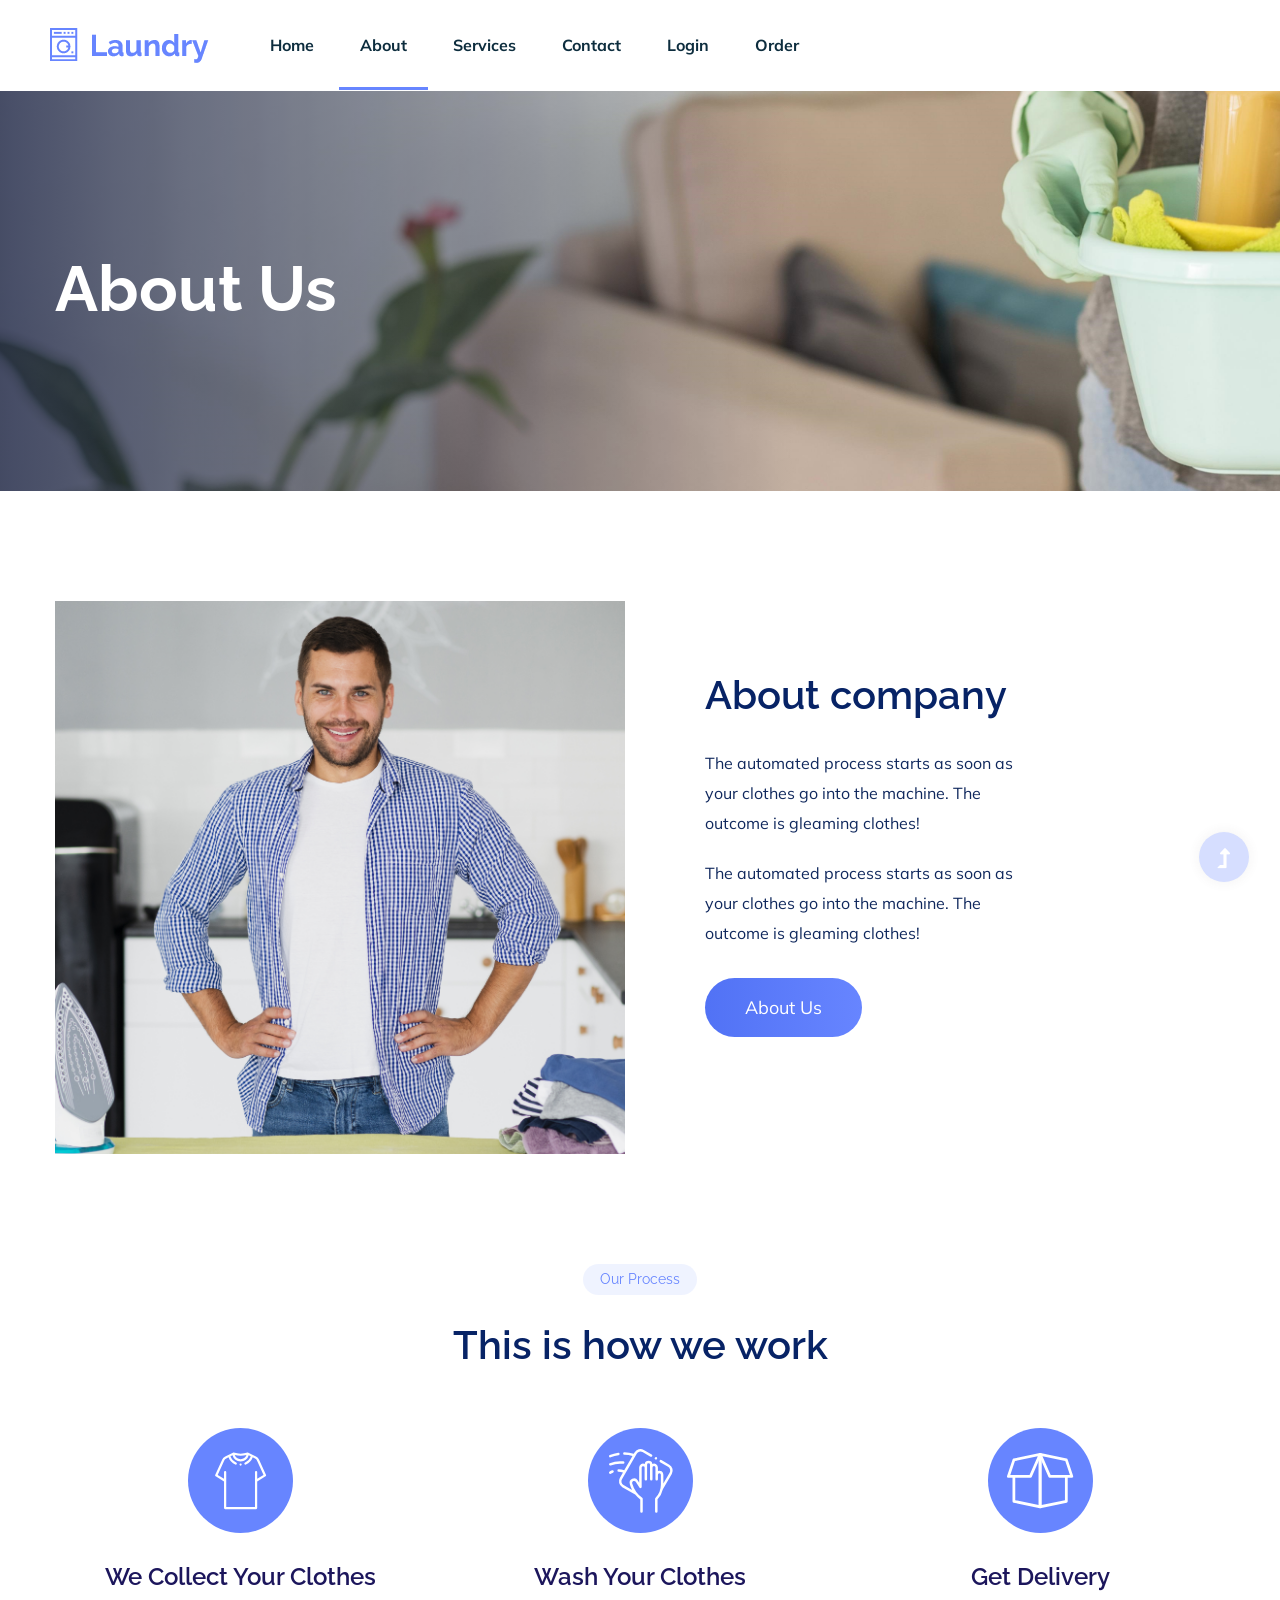
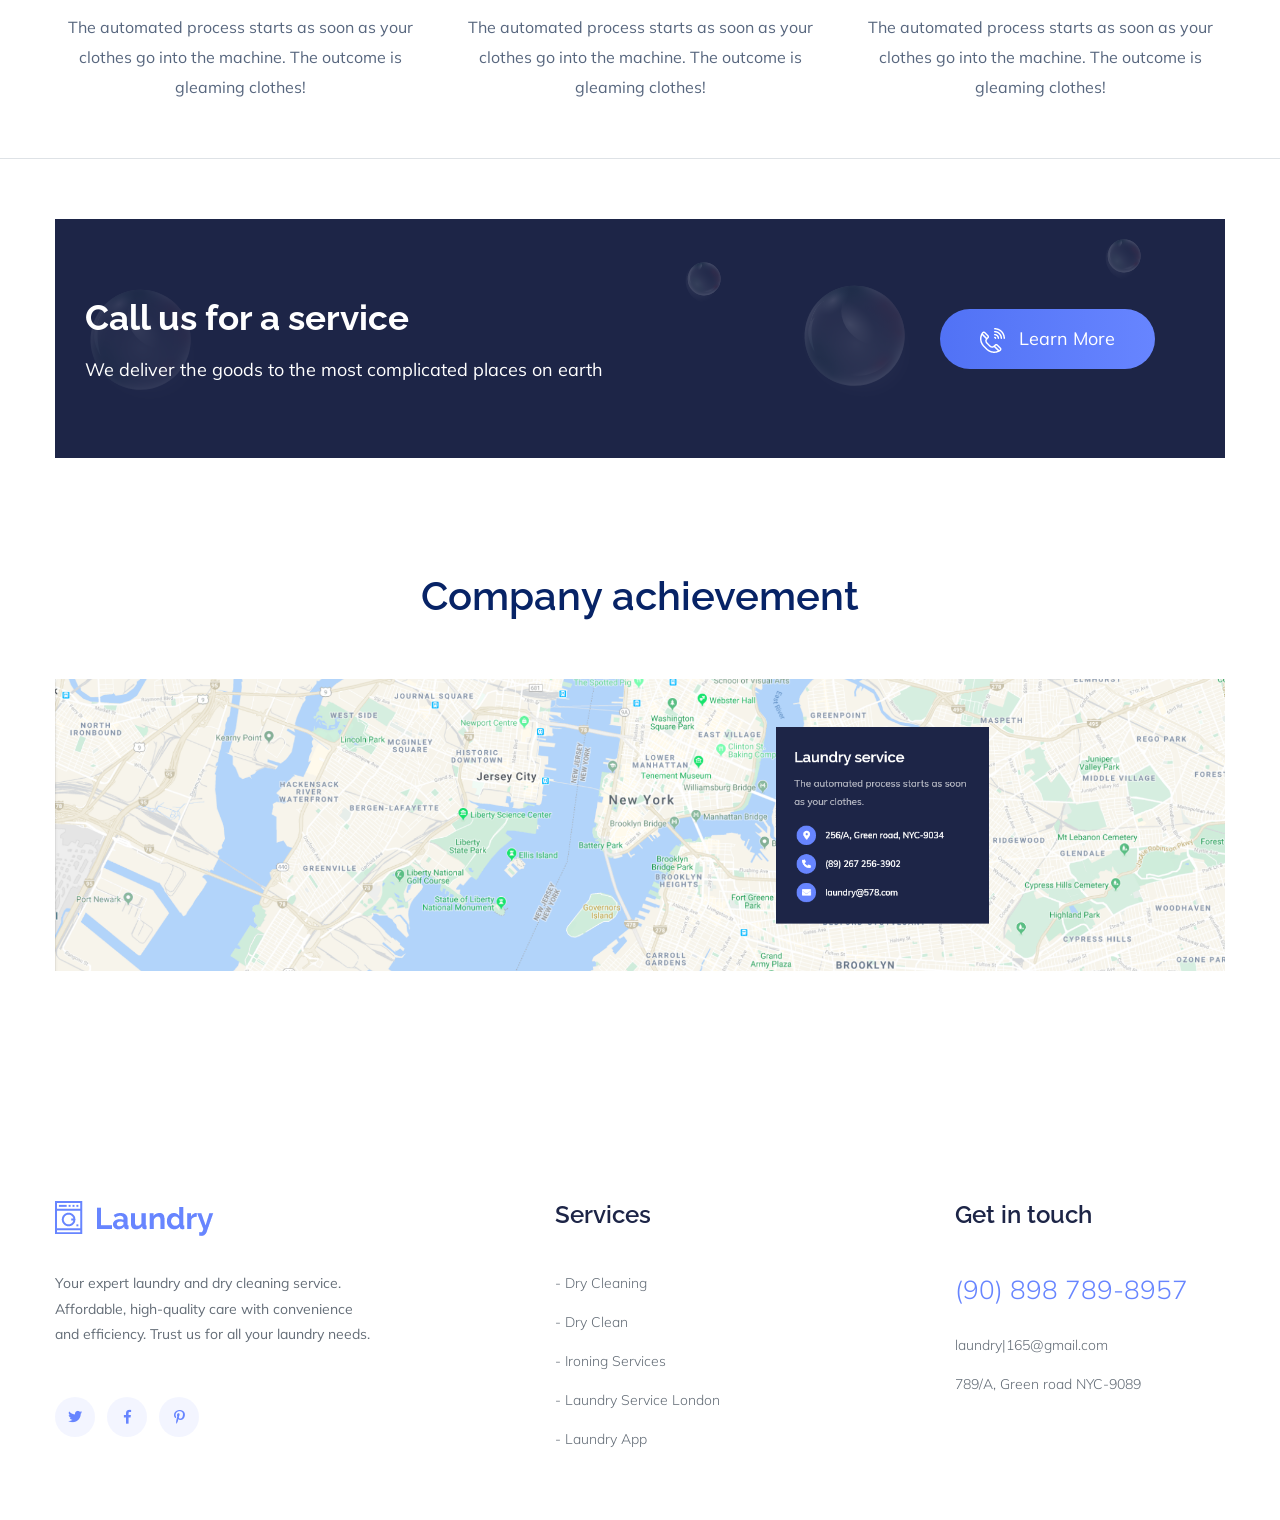
==== commit d45bde8f: "updata" ====
--- a/about.html
+++ b/about.html
@@ -194,7 +194,6 @@
                 <div class="row justify-content-center">
                     <div class="col-xl-7 col-lg-8">
                         <div class="section-tittle text-center mb-55">
-                            <span class="element">Fun Fact</span>
                             <h2>Company achievement</h2>
                         </div>
                     </div>
@@ -221,7 +220,7 @@
                         </div>
                         <div class="footer-tittle">
                             <div class="footer-pera">
-                                <p>Suspendisse varius enim in eros elementum tristique. Duis cursus, mi quis viverra ornare, eros dolor interdum nulla.</p>
+                                <p>Your expert laundry and dry cleaning service. Affordable, high-quality care with convenience and efficiency. Trust us for all your laundry needs.</p>
                             </div>
                         </div>
                         <!-- social -->
@@ -253,7 +252,7 @@
                         <h4>Get in touch</h4>
                         <ul>
                             <li class="number"><a href="#">(90) 898 789-8957</a></li>
-                            <li><a href="#">laundry@567.com</a></li>
+                            <li><a href="#">laundry|165@gmail.com</a></li>
                             <li><a href="#">789/A, Green road NYC-9089</a></li>
                         </ul>
                     </div>
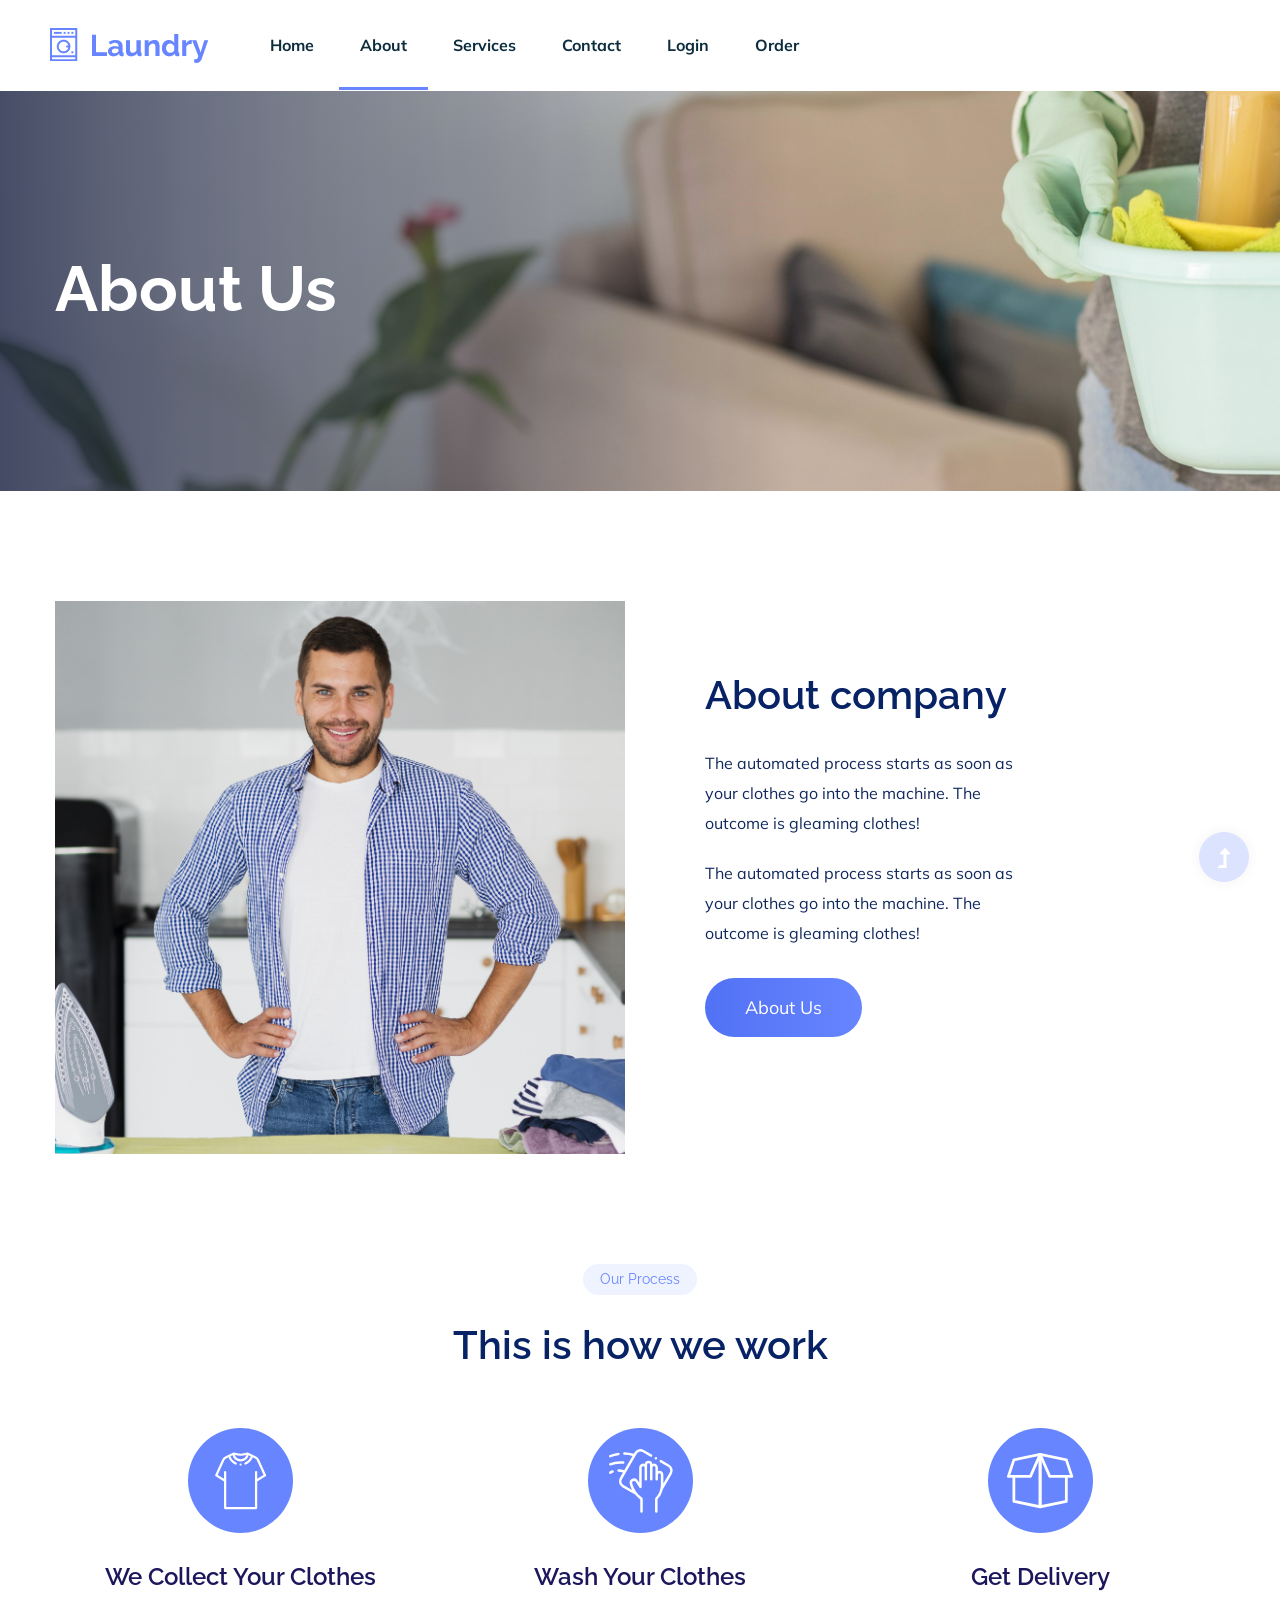
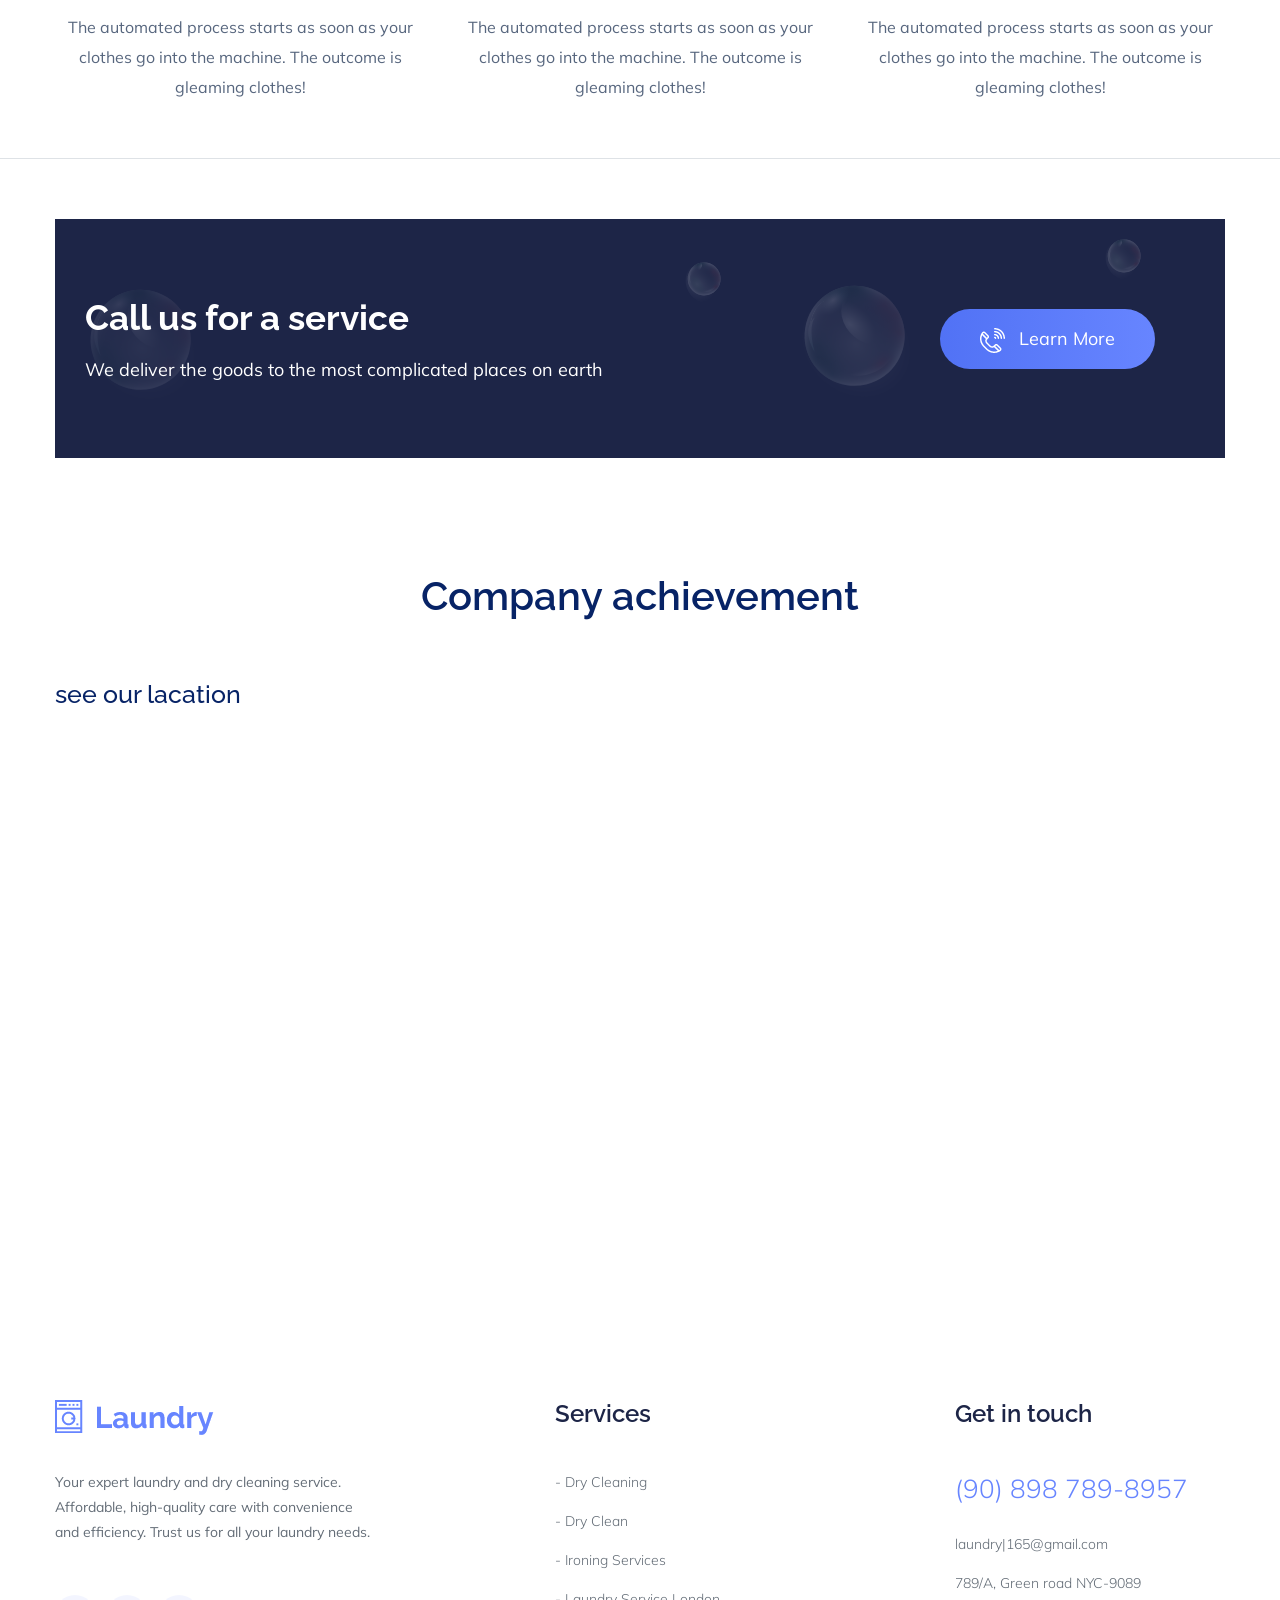
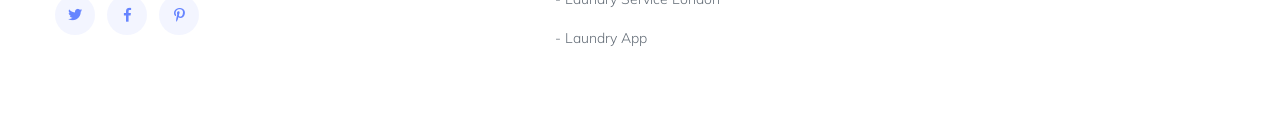
==== commit c7a89c57: "map add" ====
--- a/about.html
+++ b/about.html
@@ -3,7 +3,7 @@
 <head>
     <meta charset="utf-8">
     <meta http-equiv="x-ua-compatible" content="ie=edge">
-    <title>Laundryl | Teamplate</title>
+    <title>Laundry</title>
     <meta name="description" content="">
     <meta name="viewport" content="width=device-width, initial-scale=1">
     <link rel="manifest" href="site.webmanifest">
@@ -176,7 +176,7 @@
                             </div>
                         </div>
                         <div class="col-xl-3 col-lg-3 col-md-5">
-                            <a href="#" class="btn wantToWork-btn"><img src="assets/img/icon/call2.png" alt=""> Learn More</a>
+                            <a href="services.html" class="btn wantToWork-btn"><img src="assets/img/icon/call2.png" alt=""> Learn More</a>
                         </div>
                     </div>
                 </div>
@@ -202,7 +202,8 @@
                     
         <!--?  Map Area start  -->
         <div class="Map-area">
-            <img src="assets/img/gallery/Map.png" alt="" class="w-100">
+            <h1>see our lacation</h1>
+            <iframe src="https://www.google.com/maps/embed?pb=!1m18!1m12!1m3!1d15655.643264046617!2d75.84209078278705!3d11.19423422369475!2m3!1f0!2f0!3f0!3m2!1i1024!2i768!4f13.1!3m3!1m2!1s0x3ba65a7d44f38971%3A0x3e4f202596bc766b!2sFarook%20College%2C%20Kerala!5e0!3m2!1sen!2sin!4v1773480500722!5m2!1sen!2sin" width="600" height="450" style="border:0;" allowfullscreen="" loading="lazy" referrerpolicy="no-referrer-when-downgrade"></iframe>
         </div>
         <!-- Map Area End -->
     </main>
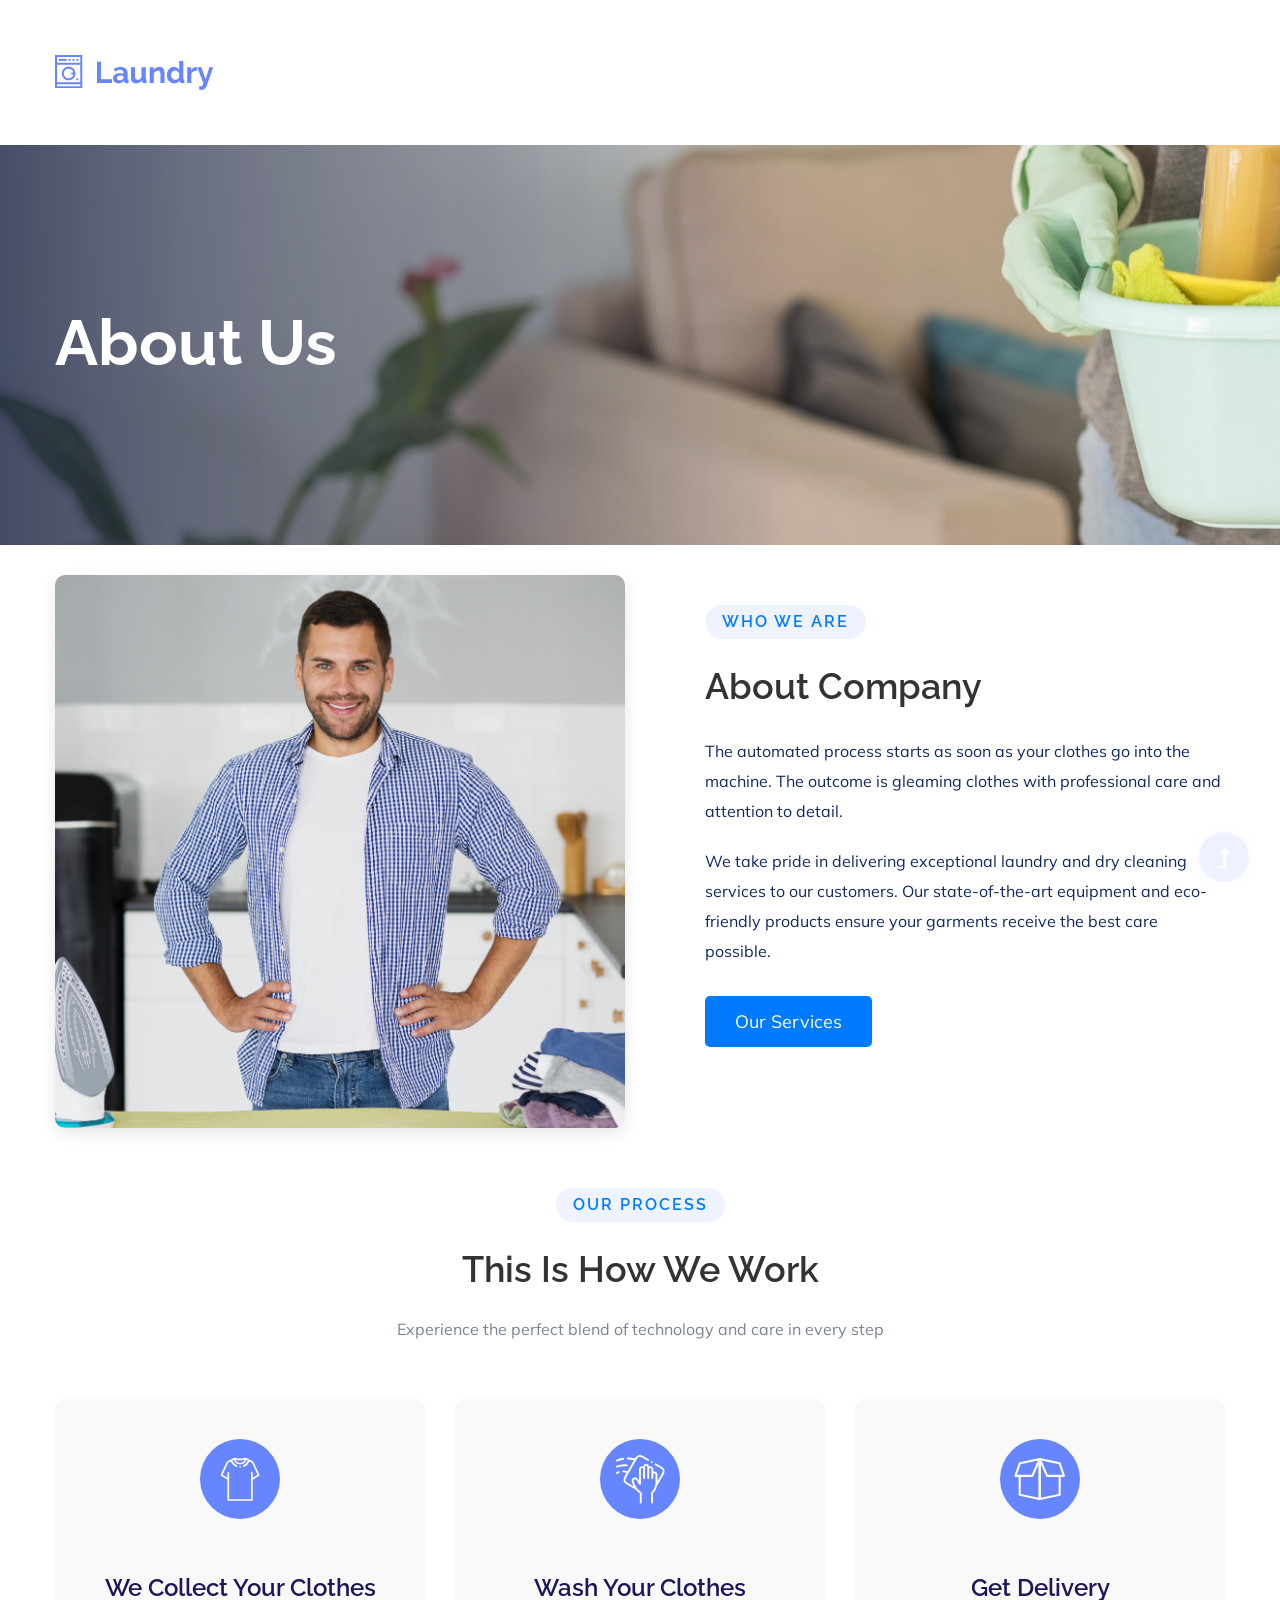
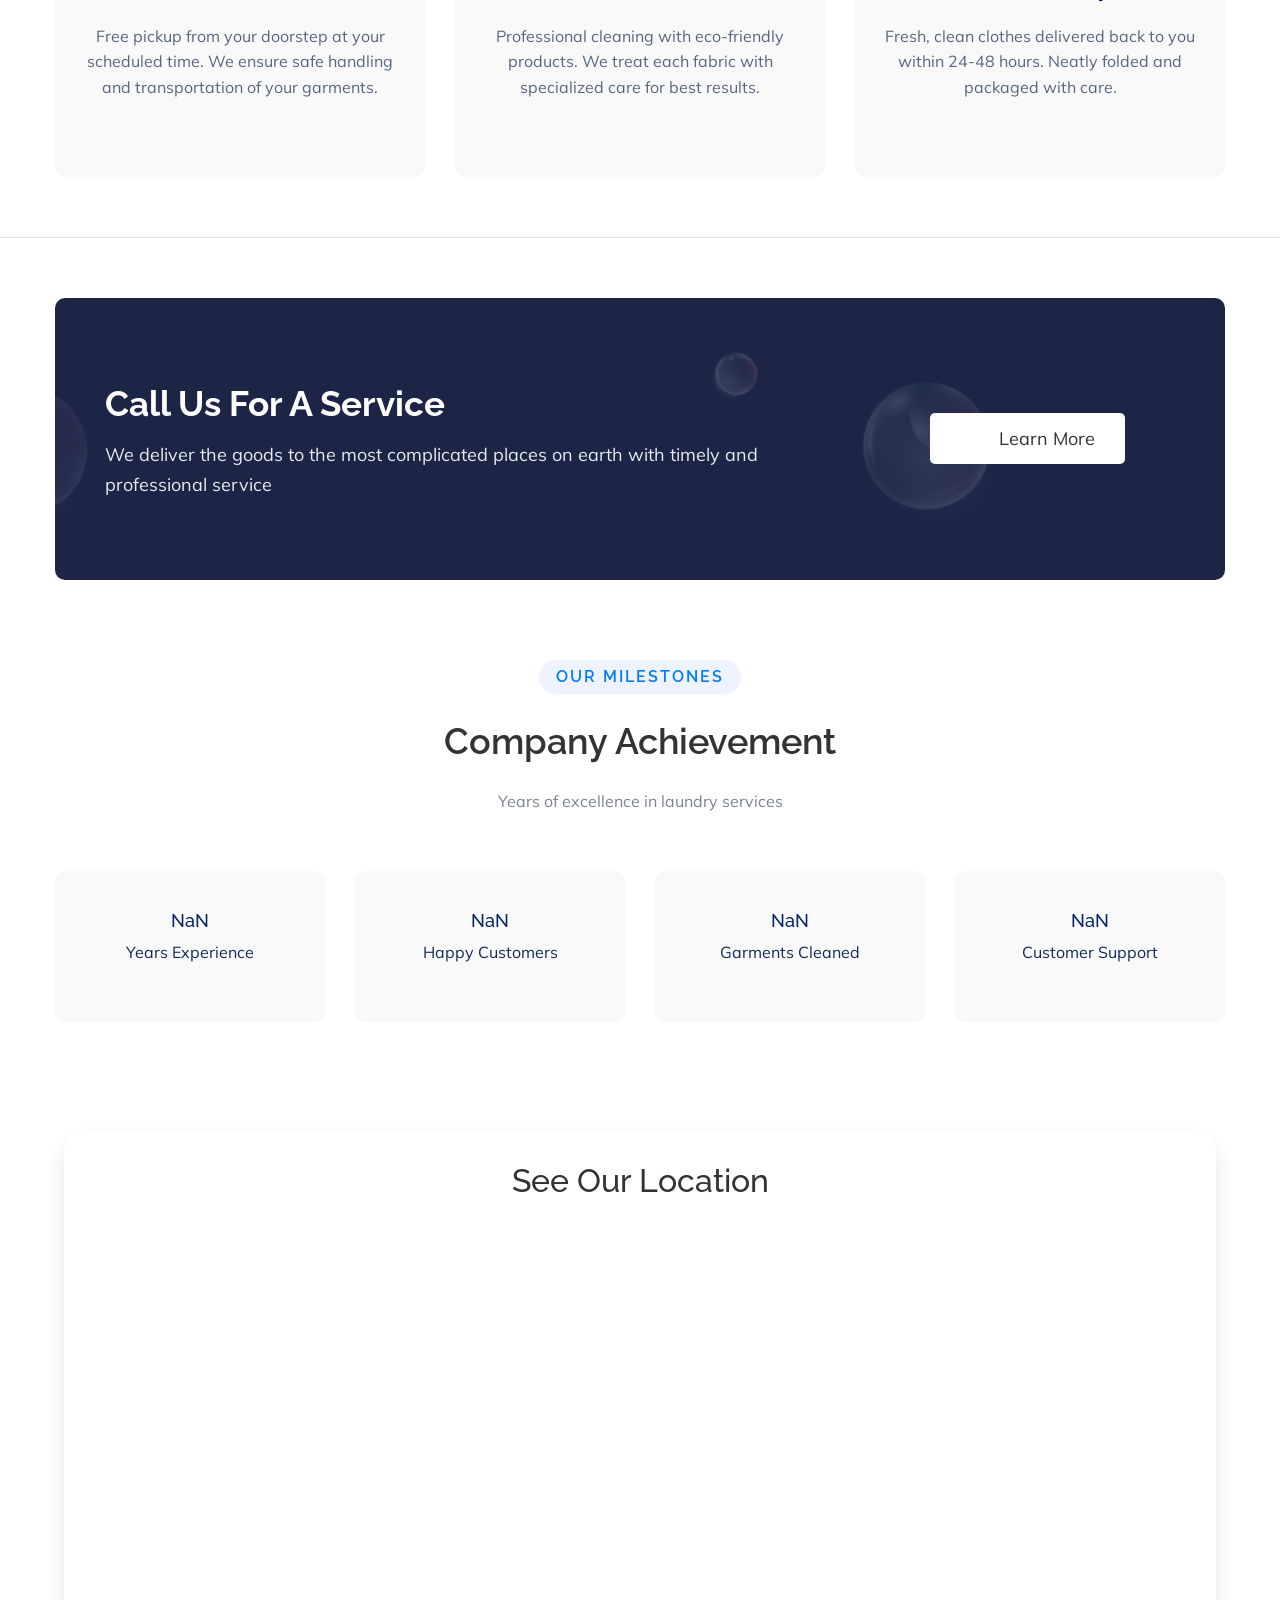
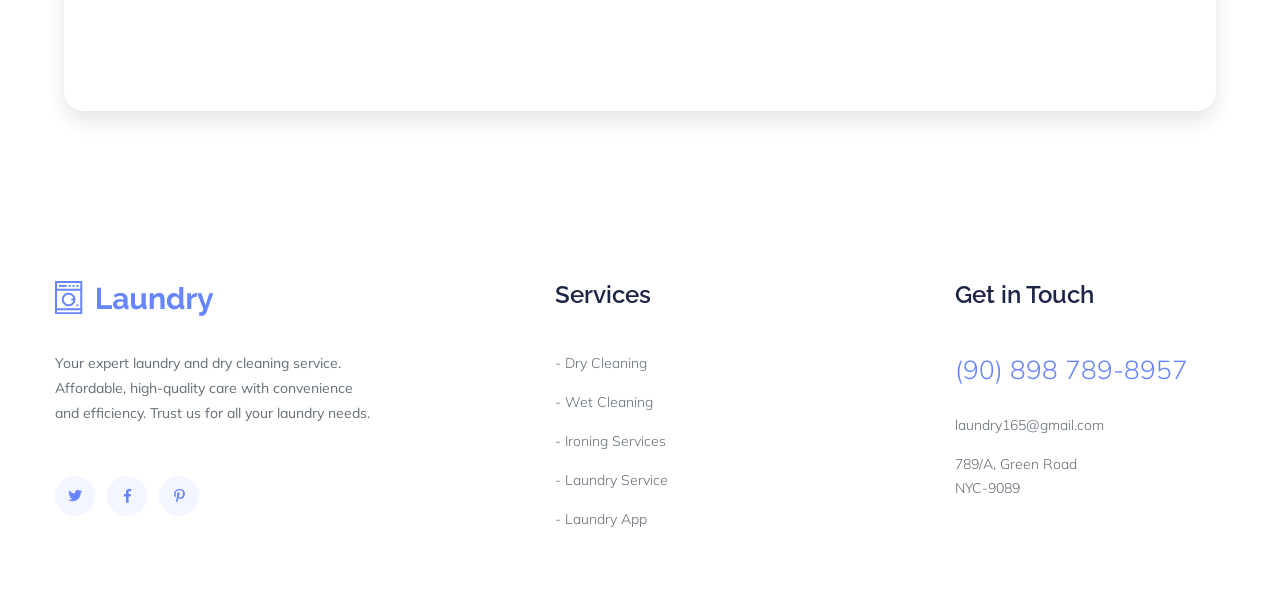
==== commit b1d5b938: "mapupdated" ====
--- a/about.html
+++ b/about.html
@@ -1,10 +1,10 @@
 <!doctype html>
-<html class="no-js" lang="zxx">
+<html class="no-js" lang="en">
 <head>
     <meta charset="utf-8">
     <meta http-equiv="x-ua-compatible" content="ie=edge">
-    <title>Laundry</title>
-    <meta name="description" content="">
+    <title>Laundry - About Us</title>
+    <meta name="description" content="Learn about our laundry and dry cleaning services, company achievements, and how we work">
     <meta name="viewport" content="width=device-width, initial-scale=1">
     <link rel="manifest" href="site.webmanifest">
     <link rel="shortcut icon" type="image/x-icon" href="assets/img/favicon.ico">
@@ -24,292 +24,524 @@
     <link rel="stylesheet" href="assets/css/slick.css">
     <link rel="stylesheet" href="assets/css/nice-select.css">
     <link rel="stylesheet" href="assets/css/style.css">
+    
+    <style>
+        * {
+            padding: 0;
+            margin: 0;
+            box-sizing: border-box;
+        }
+        
+        body {
+            display: flex;
+            flex-direction: column;
+            min-height: 100vh;
+        }
+        
+        main {
+            flex: 1;
+        }
+        
+        .map-area {
+            width: 90%;
+            max-width: 1200px;
+            margin: 50px auto;
+            padding: 30px;
+            box-shadow: 0 10px 20px rgba(0,0,0,0.1);
+            border-radius: 20px;
+            overflow: hidden;
+            background: #fff;
+        }
+        
+        .map-area h2 {
+            text-align: center;
+            margin-bottom: 30px;
+            color: #333;
+            font-size: 32px;
+            text-transform: capitalize;
+        }
+        
+        .map-area iframe {
+            width: 100%;
+            height: 450px;
+            border-radius: 10px;
+            display: block;
+        }
+        
+        .about-img img {
+            width: 100%;
+            border-radius: 10px;
+            box-shadow: 0 5px 15px rgba(0,0,0,0.1);
+        }
+        
+        .section-tittle h2 {
+            font-size: 36px;
+            color: #333;
+            margin-bottom: 20px;
+        }
+        
+        .section-tittle .element {
+            color: #007bff;
+            font-size: 16px;
+            font-weight: 600;
+            text-transform: uppercase;
+            letter-spacing: 2px;
+        }
+        
+        .single-cat {
+            padding: 40px 30px;
+            border-radius: 10px;
+            transition: all 0.3s ease;
+            margin-bottom: 30px;
+            background: #f9f9f9;
+        }
+        
+        .single-cat:hover {
+            transform: translateY(-10px);
+            box-shadow: 0 10px 30px rgba(0,0,0,0.1);
+            background: #fff;
+        }
+        
+        .cat-icon {
+            margin-bottom: 25px;
+        }
+        
+        .cat-icon img {
+            height: 80px;
+            width: auto;
+        }
+        
+        .cat-cap h5 {
+            font-size: 20px;
+            margin-bottom: 15px;
+        }
+        
+        .cat-cap h5 a {
+            color: #333;
+            text-decoration: none;
+        }
+        
+        .cat-cap h5 a:hover {
+            color: #007bff;
+        }
+        
+        .cat-cap p {
+            color: #666;
+            line-height: 1.6;
+        }
+        
+        .btn {
+            display: inline-block;
+            padding: 12px 30px;
+            background: #007bff;
+            color: #fff;
+            text-decoration: none;
+            border-radius: 5px;
+            transition: background 0.3s ease;
+            border: none;
+            cursor: pointer;
+        }
+        
+        .btn:hover {
+            background: #0056b3;
+            color: #fff;
+        }
+        
+        .wantToWork-area {
+            background: linear-gradient(rgba(0,0,0,0.7), rgba(0,0,0,0.7)), url('assets/img/gallery/section_bg01.png');
+            background-size: cover;
+            background-position: center;
+            border-radius: 10px;
+            margin: 50px 0;
+        }
+        
+        .wants-wrapper {
+            padding: 80px 50px;
+        }
+        
+        .wantToWork-caption h2 {
+            color: #fff;
+            font-size: 36px;
+            margin-bottom: 15px;
+        }
+        
+        .wantToWork-caption p {
+            color: #fff;
+            font-size: 18px;
+            opacity: 0.9;
+        }
+        
+        .wantToWork-btn {
+            background: #fff;
+            color: #333;
+            display: inline-flex;
+            align-items: center;
+            gap: 10px;
+        }
+        
+        .wantToWork-btn:hover {
+            background: #f0f0f0;
+            color: #333;
+        }
+        
+        .wantToWork-btn img {
+            width: 20px;
+            height: 20px;
+        }
+        
+        @media (max-width: 768px) {
+            .map-area {
+                width: 95%;
+                padding: 15px;
+            }
+            
+            .map-area h2 {
+                font-size: 24px;
+            }
+            
+            .section-tittle h2 {
+                font-size: 28px;
+            }
+            
+            .wants-wrapper {
+                padding: 40px 20px;
+            }
+            
+            .wantToWork-caption h2 {
+                font-size: 28px;
+            }
+            
+            .single-cat {
+                padding: 30px 20px;
+            }
+        }
+    </style>
 </head>
+
 <body>
-    <!-- ? Preloader Start -->
+    <!-- Preloader Start -->
     <div id="preloader-active">
         <div class="preloader d-flex align-items-center justify-content-center">
             <div class="preloader-inner position-relative">
                 <div class="preloader-circle"></div>
                 <div class="preloader-img pere-text">
-                    <img src="assets/img/logo/loder.png" alt="">
+                    <img src="assets/img/logo/loder.png" alt="Loading...">
                 </div>
             </div>
         </div>
     </div>
-    <!-- Preloader Start -->
+
+    <!-- Header Start -->
     <header>
-        <!-- Header Start -->
         <div class="header-area">
             <div class="main-header header-sticky">
-                <!-- Logo -->
-                <div class="header-left">
-                    <div class="logo">
-                        <a href="home.html"><img src="assets/img/logo/logo.png" alt=""></a>
-                    </div>
-                    <div class="menu-wrapper  d-flex align-items-center">
-                        <!-- Main-menu -->
-                        <div class="main-menu d-none d-lg-block">
-                            <nav> 
-                                <ul id="navigation">                                                                                          
-                                    <li><a href="home.html">Home</a></li>
-                                    <li class="active"><a href="about.html">About</a></li>
-                                    <li><a href="services.html">Services</a></li>
-                                    <li><a href="contact.html">Contact</a></li>
-                                    <li><a href="newlongin.html">Login</a></li>
-                                    <li><a href="order.html">order</a></li>
-                                </ul>
-                            </nav>
-                        </div>
-                    </div>
-                </div> 
-                <!-- Mobile Menu -->
-                <div class="col-12">
-                    <div class="mobile_menu d-block d-lg-none"></div>
+                <div class="container">
+                    <div class="row align-items-center">
+                        <div class="col-lg-2 col-md-2">
+                            <div class="logo">
+                                <a href="home.html">
+                                    <img src="assets/img/logo/logo.png" alt="Laundry Logo">
+                                </a>
+                            </div>
+                        </div>
+                        <div class="col-lg-10 col-md-10">
+                            <div class="menu-wrapper d-flex align-items-center justify-content-end">
+                                <!-- Main-menu -->
+                                <div class="main-menu d-none d-lg-block">
+                                    <nav>
+                                        <ul id="navigation">
+                                            <li><a href="home.html">Home</a></li>
+                                            <li class="active"><a href="about.html">About</a></li>
+                                            <li><a href="services.html">Services</a></li>
+                                            <li><a href="contact.html">Contact</a></li>
+                                            <li><a href="newlogin.html">Login</a></li>
+                                            <li><a href="order.html">Order</a></li>
+                                        </ul>
+                                    </nav>
+                                </div>
+                            </div>
+                        </div>
+                        <!-- Mobile Menu -->
+                        <div class="col-12">
+                            <div class="mobile_menu d-block d-lg-none"></div>
+                        </div>
+                    </div>
                 </div>
             </div>
         </div>
-        <!-- Header End -->
     </header>
+
     <main>
-        <!--? Hero Start -->
+        <!-- Hero Start -->
         <div class="slider-area2 section-bg2 hero-overly" data-background="assets/img/hero/hero2.png">
             <div class="slider-height2 d-flex align-items-center">
                 <div class="container">
                     <div class="row">
                         <div class="col-xl-12">
                             <div class="hero-cap hero-cap2">
-                                <h2>About us</h2>
+                                <h2>About Us</h2>
                             </div>
                         </div>
                     </div>
                 </div>
             </div>
         </div>
-        <!-- Hero End -->
-        <!--? About Area  -->
-        <section class="about-area2 section-padding40">
+
+        <!-- About Area Start -->
+        <section class="about-area2 section-padding40 py-5">
             <div class="container">
                 <div class="row align-items-center">
+                    <div class="col-lg-6 col-md-12 mb-4 mb-lg-0">
+                        <!-- about-img -->
+                        <div class="about-img">
+                            <img src="assets/img/gallery/about1.png" alt="About Laundry Services">
+                        </div>
+                    </div>
                     <div class="col-lg-6 col-md-12">
-                        <!-- about-img -->
-                        <div class="about-img ">
-                            <img src="assets/img/gallery/about1.png" alt="">
-                        </div>
-                    </div>
-                    <div class="col-lg-4 col-md-12">
                         <div class="about-caption mb-50">
                             <!-- Section Tittle -->
                             <div class="section-tittle mb-25">
-                                <h2>About company</h2>
+                                <span class="element">Who We Are</span>
+                                <h2>About Company</h2>
                             </div>
                             <p class="mb-20">
-                                The automated process starts as soon as your clothes go into the machine. The outcome is gleaming clothes!
+                                The automated process starts as soon as your clothes go into the machine. The outcome is gleaming clothes with professional care and attention to detail.
                             </p>
-                            <p class="mb-30">The automated process starts as soon as your clothes go into the machine. The outcome is gleaming clothes!</p>
-
-                            <a href="about.html" class="btn">About Us</a>
+                            <p class="mb-30">
+                                We take pride in delivering exceptional laundry and dry cleaning services to our customers. Our state-of-the-art equipment and eco-friendly products ensure your garments receive the best care possible.
+                            </p>
+                            <a href="services.html" class="btn">Our Services</a>
                         </div>
                     </div>
                 </div>
             </div>
         </section>
-        <!-- About Area End -->
-        <!--? Services Area Start -->
-        <section class="services-area border-bottom pb-20 mb-60">
+
+        <!-- Services Area Start -->
+        <section class="services-area border-bottom pb-20 mb-60 py-5">
             <div class="container">
                 <div class="row justify-content-center">
                     <div class="col-xl-7 col-lg-8">
                         <div class="section-tittle text-center mb-55">
                             <span class="element">Our Process</span>
-                            <h2>This is how we work</h2>
-                        </div>
-                    </div>
-                </div>
+                            <h2>This Is How We Work</h2>
+                            <p class="mt-3">Experience the perfect blend of technology and care in every step</p>
+                        </div>
+                    </div>
+                </div>
+                
                 <div class="row">
                     <div class="col-lg-4 col-md-6 col-sm-6">
                         <div class="single-cat text-center">
                             <div class="cat-icon">
-                                <img src="assets/img/icon/services-icon1.svg" alt="">
+                                <img src="assets/img/icon/services-icon1.svg" alt="Collection Service">
                             </div>
                             <div class="cat-cap">
-                                <h5><a href="services.html">We collect your clothes</a></h5>
-                                <p>The automated process starts as soon as your clothes go into the machine. The outcome is gleaming clothes!</p>
-                            </div>
-                        </div>
-                    </div>
+                                <h5><a href="services.html">We Collect Your Clothes</a></h5>
+                                <p>Free pickup from your doorstep at your scheduled time. We ensure safe handling and transportation of your garments.</p>
+                            </div>
+                        </div>
+                    </div>
+                    
                     <div class="col-lg-4 col-md-6 col-sm-6">
                         <div class="single-cat text-center">
                             <div class="cat-icon">
-                                <img src="assets/img/icon/services-icon2.svg" alt="">
+                                <img src="assets/img/icon/services-icon2.svg" alt="Washing Service">
                             </div>
                             <div class="cat-cap">
-                                <h5><a href="services.html">Wash your clothes</a></h5>
-                                <p>The automated process starts as soon as your clothes go into the machine. The outcome is gleaming clothes!</p>
-                            </div>
-                        </div>
-                    </div>
+                                <h5><a href="services.html">Wash Your Clothes</a></h5>
+                                <p>Professional cleaning with eco-friendly products. We treat each fabric with specialized care for best results.</p>
+                            </div>
+                        </div>
+                    </div>
+                    
                     <div class="col-lg-4 col-md-6 col-sm-6">
                         <div class="single-cat text-center">
                             <div class="cat-icon">
-                                <img src="assets/img/icon/services-icon3.svg" alt="">
+                                <img src="assets/img/icon/services-icon3.svg" alt="Delivery Service">
                             </div>
                             <div class="cat-cap">
-                                <h5><a href="services.html">Get delivery</a></h5>
-                                <p>The automated process starts as soon as your clothes go into the machine. The outcome is gleaming clothes!</p>
+                                <h5><a href="services.html">Get Delivery</a></h5>
+                                <p>Fresh, clean clothes delivered back to you within 24-48 hours. Neatly folded and packaged with care.</p>
                             </div>
                         </div>
                     </div>
                 </div>
             </div>
         </section>
-        <!-- Services End -->
-        <!--? Want To work -->
+
+        <!-- Want To work Section -->
         <section class="container">
-            <section class="wantToWork-area" data-background="assets/img/gallery/section_bg01.png">
+            <div class="wantToWork-area" data-background="assets/img/gallery/section_bg01.png">
                 <div class="wants-wrapper w-padding2">
                     <div class="row align-items-center justify-content-between">
                         <div class="col-xl-8 col-lg-9 col-md-7">
                             <div class="wantToWork-caption wantToWork-caption2">
-                                <h2>Call us for a service</h2>
-                                <p>We deliver the goods to the most complicated places on earth</p>
+                                <h2>Call Us For A Service</h2>
+                                <p>We deliver the goods to the most complicated places on earth with timely and professional service</p>
                             </div>
                         </div>
                         <div class="col-xl-3 col-lg-3 col-md-5">
-                            <a href="services.html" class="btn wantToWork-btn"><img src="assets/img/icon/call2.png" alt=""> Learn More</a>
-                        </div>
-                    </div>
-                </div>
-            </section>
+                            <a href="services.html" class="btn wantToWork-btn">
+                                <img src="assets/img/icon/call2.png" alt="Call Icon"> Learn More
+                            </a>
+                        </div>
+                    </div>
+                </div>
+            </div>
         </section>
-       
-                    </div>
-                </div>
-            </div>
-        </section>
-        <!-- Testimonials_end -->
-        <!--? Company achievement Start -->
-        <section class="services-area section-padding40 fix">
+
+        <!-- Company Achievement Start -->
+        <section class="services-area section-padding40 fix py-5">
             <div class="container">
                 <div class="row justify-content-center">
                     <div class="col-xl-7 col-lg-8">
                         <div class="section-tittle text-center mb-55">
-                            <h2>Company achievement</h2>
-                        </div>
-                    </div>
-                </div>
-    
-                    
-        <!--?  Map Area start  -->
-        <div class="Map-area">
-            <h1>see our lacation</h1>
-            <iframe src="https://www.google.com/maps/embed?pb=!1m18!1m12!1m3!1d15655.643264046617!2d75.84209078278705!3d11.19423422369475!2m3!1f0!2f0!3f0!3m2!1i1024!2i768!4f13.1!3m3!1m2!1s0x3ba65a7d44f38971%3A0x3e4f202596bc766b!2sFarook%20College%2C%20Kerala!5e0!3m2!1sen!2sin!4v1773480500722!5m2!1sen!2sin" width="600" height="450" style="border:0;" allowfullscreen="" loading="lazy" referrerpolicy="no-referrer-when-downgrade"></iframe>
+                            <span class="element">Our Milestones</span>
+                            <h2>Company Achievement</h2>
+                            <p class="mt-3">Years of excellence in laundry services</p>
+                        </div>
+                    </div>
+                </div>
+                
+                <!-- Add achievement stats here if needed -->
+                <div class="row">
+                    <div class="col-lg-3 col-md-6">
+                        <div class="single-cat text-center">
+                            <h3 class="counter">10+</h3>
+                            <p>Years Experience</p>
+                        </div>
+                    </div>
+                    <div class="col-lg-3 col-md-6">
+                        <div class="single-cat text-center">
+                            <h3 class="counter">50k+</h3>
+                            <p>Happy Customers</p>
+                        </div>
+                    </div>
+                    <div class="col-lg-3 col-md-6">
+                        <div class="single-cat text-center">
+                            <h3 class="counter">100k+</h3>
+                            <p>Garments Cleaned</p>
+                        </div>
+                    </div>
+                    <div class="col-lg-3 col-md-6">
+                        <div class="single-cat text-center">
+                            <h3 class="counter">24/7</h3>
+                            <p>Customer Support</p>
+                        </div>
+                    </div>
+                </div>
+            </div>
+        </section>
+
+        <!-- Map Area Start -->
+        <div class="map-area">
+            <h2>See Our Location</h2>
+            <iframe 
+                src="https://www.google.com/maps/embed?pb=!1m18!1m12!1m3!1d15655.643264046617!2d75.84209078278705!3d11.19423422369475!2m3!1f0!2f0!3f0!3m2!1i1024!2i768!4f13.1!3m3!1m2!1s0x3ba65a7d44f38971%3A0x3e4f202596bc766b!2sFarook%20College%2C%20Kerala!5e0!3m2!1sen!2sin!4v1773480500722!5m2!1sen!2sin" 
+                height="450" 
+                style="border:0;" 
+                allowfullscreen="" 
+                loading="lazy" 
+                referrerpolicy="no-referrer-when-downgrade"
+                title="Google Maps Location">
+            </iframe>
         </div>
-        <!-- Map Area End -->
     </main>
+
+    <!-- Footer Start -->
     <footer>
-        <!-- Footer Start-->
         <div class="footer-area footer-padding">
             <div class="container">
                 <div class="row d-flex justify-content-between">
                     <div class="col-xl-4 col-lg-4 col-md-4 col-sm-6">
-                     <div class="single-footer-caption mb-50">
-                       <div class="single-footer-caption mb-30">
-                        <!-- logo -->
-                        <div class="footer-logo mb-35">
-                            <a href="home.html"><img src="assets/img/logo/logo2_footer.png" alt=""></a>
-                        </div>
-                        <div class="footer-tittle">
-                            <div class="footer-pera">
-                                <p>Your expert laundry and dry cleaning service. Affordable, high-quality care with convenience and efficiency. Trust us for all your laundry needs.</p>
-                            </div>
-                        </div>
-                        <!-- social -->
-                        <div class="footer-social">
-                            <a href="#"><i class="fab fa-twitter"></i></a>
-                            <a href="https://bit.ly/sai4ull"><i class="fab fa-facebook-f"></i></a>
-                            <a href="#"><i class="fab fa-pinterest-p"></i></a>
-                        </div>
-                    </div>
-                </div>
-            </div>
-            <div class="col-xl-3 col-lg-4 col-md-4 col-sm-6">
-                <div class="single-footer-caption mb-50">
-                    <div class="footer-tittle">
-                        <h4>Services </h4>
-                        <ul>
-                            <li><a href="#">- Dry Cleaning</a></li>
-                            <li><a href="#">- Dry Clean</a></li>
-                            <li><a href="#">- Ironing Services</a></li>
-                            <li><a href="#">- Laundry Service London</a></li>
-                            <li><a href="#">- Laundry App</a></li>
-                        </ul>
-                    </div>
-                </div>
-            </div>
-            <div class="col-xl-3 col-lg-4 col-md-4 col-sm-6">
-                <div class="single-footer-caption mb-50">
-                    <div class="footer-tittle">
-                        <h4>Get in touch</h4>
-                        <ul>
-                            <li class="number"><a href="#">(90) 898 789-8957</a></li>
-                            <li><a href="#">laundry|165@gmail.com</a></li>
-                            <li><a href="#">789/A, Green road NYC-9089</a></li>
-                        </ul>
+                        <div class="single-footer-caption mb-50">
+                            <div class="single-footer-caption mb-30">
+                                <!-- logo -->
+                                <div class="footer-logo mb-35">
+                                    <a href="home.html">
+                                        <img src="assets/img/logo/logo2_footer.png" alt="Footer Logo">
+                                    </a>
+                                </div>
+                                <div class="footer-tittle">
+                                    <div class="footer-pera">
+                                        <p>Your expert laundry and dry cleaning service. Affordable, high-quality care with convenience and efficiency. Trust us for all your laundry needs.</p>
+                                    </div>
+                                </div>
+                                <!-- social -->
+                                <div class="footer-social">
+                                    <a href="#" aria-label="Twitter"><i class="fab fa-twitter"></i></a>
+                                    <a href="#" aria-label="Facebook"><i class="fab fa-facebook-f"></i></a>
+                                    <a href="#" aria-label="Pinterest"><i class="fab fa-pinterest-p"></i></a>
+                                </div>
+                            </div>
+                        </div>
+                    </div>
+                    
+                    <div class="col-xl-3 col-lg-4 col-md-4 col-sm-6">
+                        <div class="single-footer-caption mb-50">
+                            <div class="footer-tittle">
+                                <h4>Services</h4>
+                                <ul>
+                                    <li><a href="#">- Dry Cleaning</a></li>
+                                    <li><a href="#">- Wet Cleaning</a></li>
+                                    <li><a href="#">- Ironing Services</a></li>
+                                    <li><a href="#">- Laundry Service</a></li>
+                                    <li><a href="#">- Laundry App</a></li>
+                                </ul>
+                            </div>
+                        </div>
+                    </div>
+                    
+                    <div class="col-xl-3 col-lg-4 col-md-4 col-sm-6">
+                        <div class="single-footer-caption mb-50">
+                            <div class="footer-tittle">
+                                <h4>Get in Touch</h4>
+                                <ul>
+                                    <li class="number"><a href="tel:+908987898957">(90) 898 789-8957</a></li>
+                                    <li><a href="mailto:laundry165@gmail.com">laundry165@gmail.com</a></li>
+                                    <li><a href="#">789/A, Green Road<br>NYC-9089</a></li>
+                                </ul>
+                            </div>
+                        </div>
                     </div>
                 </div>
             </div>
         </div>
+    </footer>
+
+    <!-- Scroll Up -->
+    <div id="back-top">
+        <a title="Go to Top" href="#" aria-label="Back to top">
+            <i class="fas fa-level-up-alt"></i>
+        </a>
     </div>
 
-</footer>
-<!-- Scroll Up -->
-<div id="back-top" >
-    <a title="Go to Top" href="#"> <i class="fas fa-level-up-alt"></i></a>
-</div>
-
-<!-- JS here -->
-
-<script src="./assets/js/vendor/modernizr-3.5.0.min.js"></script>
-<!-- Jquery, Popper, Bootstrap -->
-<script src="./assets/js/vendor/jquery-1.12.4.min.js"></script>
-<script src="./assets/js/popper.min.js"></script>
-<script src="./assets/js/bootstrap.min.js"></script>
-<!-- Jquery Mobile Menu -->
-<script src="./assets/js/jquery.slicknav.min.js"></script>
-
-<!-- Jquery Slick , Owl-Carousel Plugins -->
-<script src="./assets/js/owl.carousel.min.js"></script>
-<script src="./assets/js/slick.min.js"></script>
-<!-- One Page, Animated-HeadLin -->
-<script src="./assets/js/wow.min.js"></script>
-<script src="./assets/js/animated.headline.js"></script>
-<script src="./assets/js/jquery.magnific-popup.js"></script>
-
-<!-- Date Picker -->
-<script src="./assets/js/gijgo.min.js"></script>
-<!-- Nice-select, sticky -->
-<script src="./assets/js/jquery.nice-select.min.js"></script>
-<script src="./assets/js/jquery.sticky.js"></script>
-<!-- Progress -->
-<script src="./assets/js/jquery.barfiller.js"></script>
-
-<!-- counter , waypoint,Hover Direction -->
-<script src="./assets/js/jquery.counterup.min.js"></script>
-<script src="./assets/js/waypoints.min.js"></script>
-<script src="./assets/js/jquery.countdown.min.js"></script>
-<script src="./assets/js/hover-direction-snake.min.js"></script>
-
-<!-- contact js -->
-<script src="./assets/js/contact.js"></script>
-<script src="./assets/js/jquery.form.js"></script>
-<script src="./assets/js/jquery.validate.min.js"></script>
-<script src="./assets/js/mail-script.js"></script>
-<script src="./assets/js/jquery.ajaxchimp.min.js"></script>
-
-<!-- Jquery Plugins, main Jquery -->	
-<script src="./assets/js/plugins.js"></script>
-<script src="./assets/js/main.js"></script>
-
+    <!-- JS here -->
+    <script src="./assets/js/vendor/modernizr-3.5.0.min.js"></script>
+    <script src="./assets/js/vendor/jquery-1.12.4.min.js"></script>
+    <script src="./assets/js/popper.min.js"></script>
+    <script src="./assets/js/bootstrap.min.js"></script>
+    <script src="./assets/js/jquery.slicknav.min.js"></script>
+    <script src="./assets/js/owl.carousel.min.js"></script>
+    <script src="./assets/js/slick.min.js"></script>
+    <script src="./assets/js/wow.min.js"></script>
+    <script src="./assets/js/animated.headline.js"></script>
+    <script src="./assets/js/jquery.magnific-popup.js"></script>
+    <script src="./assets/js/gijgo.min.js"></script>
+    <script src="./assets/js/jquery.nice-select.min.js"></script>
+    <script src="./assets/js/jquery.sticky.js"></script>
+    <script src="./assets/js/jquery.barfiller.js"></script>
+    <script src="./assets/js/jquery.counterup.min.js"></script>
+    <script src="./assets/js/waypoints.min.js"></script>
+    <script src="./assets/js/jquery.countdown.min.js"></script>
+    <script src="./assets/js/hover-direction-snake.min.js"></script>
+    <script src="./assets/js/contact.js"></script>
+    <script src="./assets/js/jquery.form.js"></script>
+    <script src="./assets/js/jquery.validate.min.js"></script>
+    <script src="./assets/js/mail-script.js"></script>
+    <script src="./assets/js/jquery.ajaxchimp.min.js"></script>
+    <script src="./assets/js/plugins.js"></script>
+    <script src="./assets/js/main.js"></script>
 </body>
 </html>
